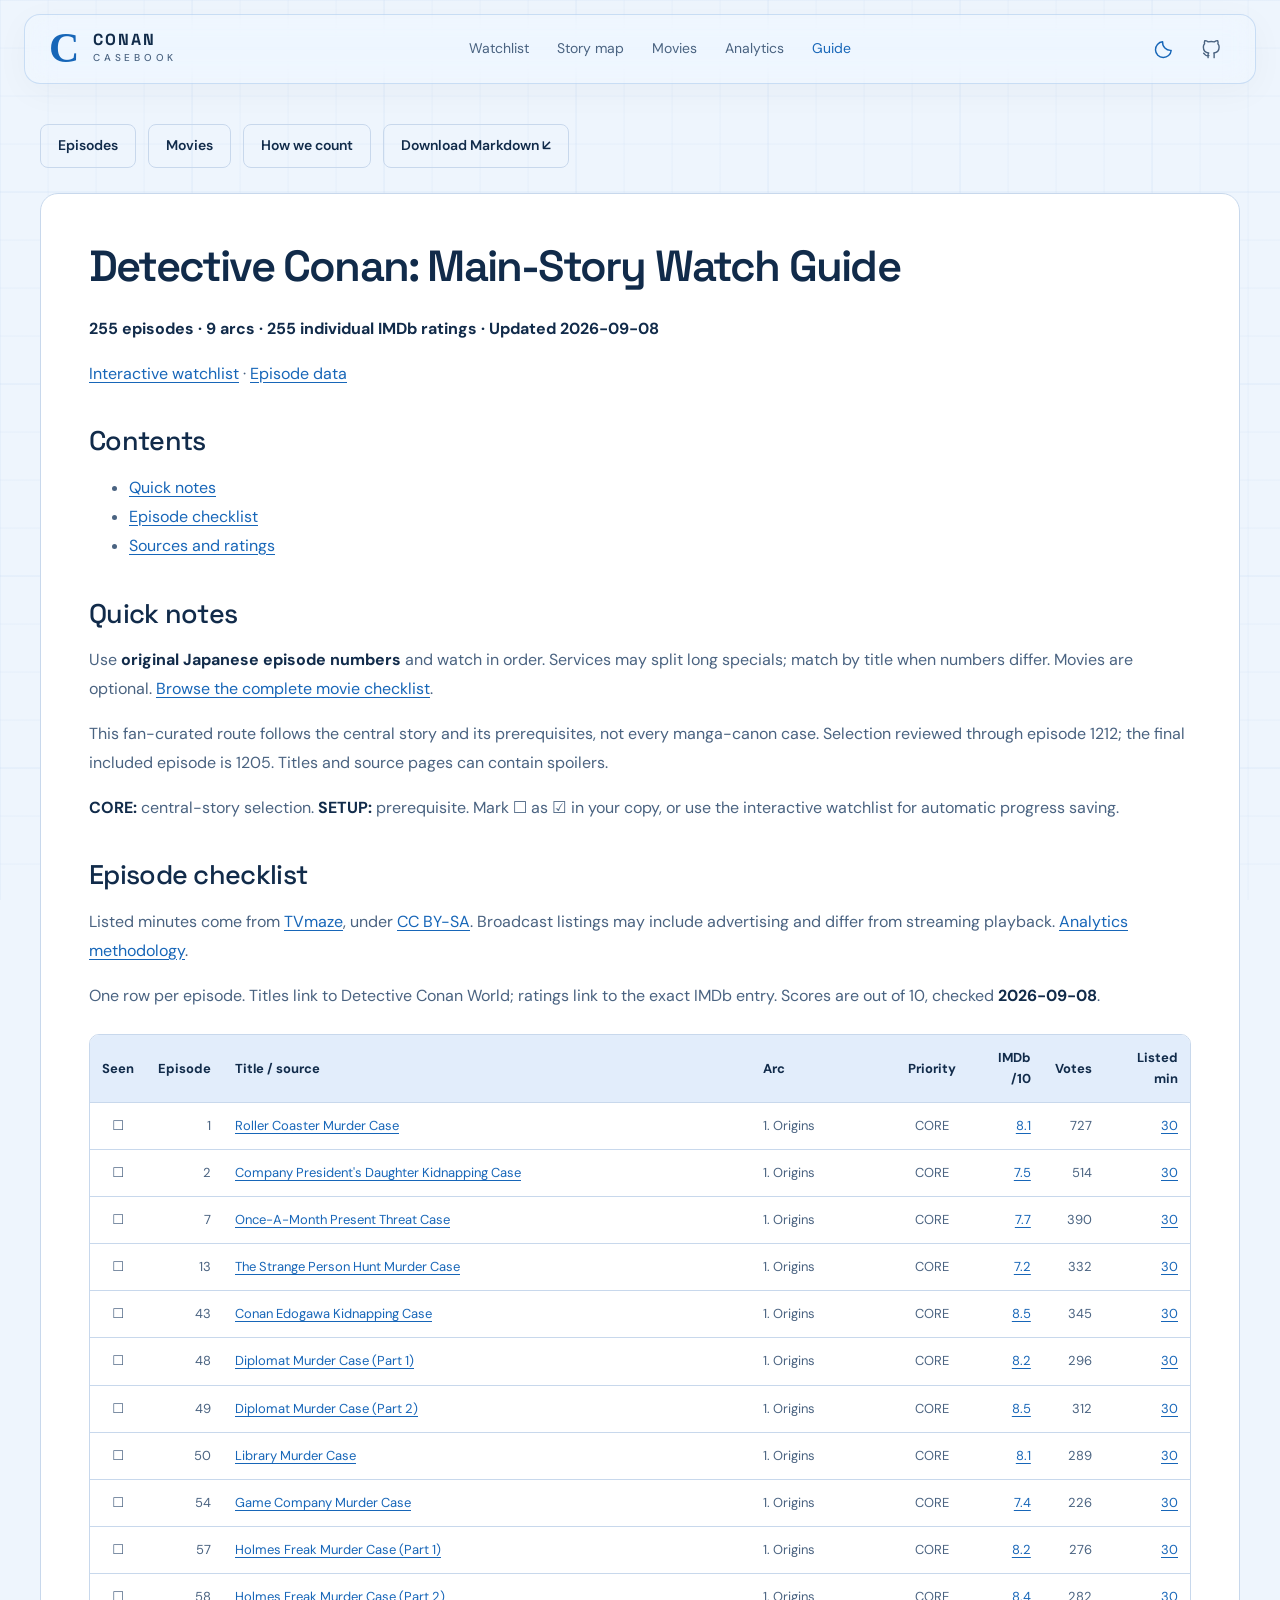
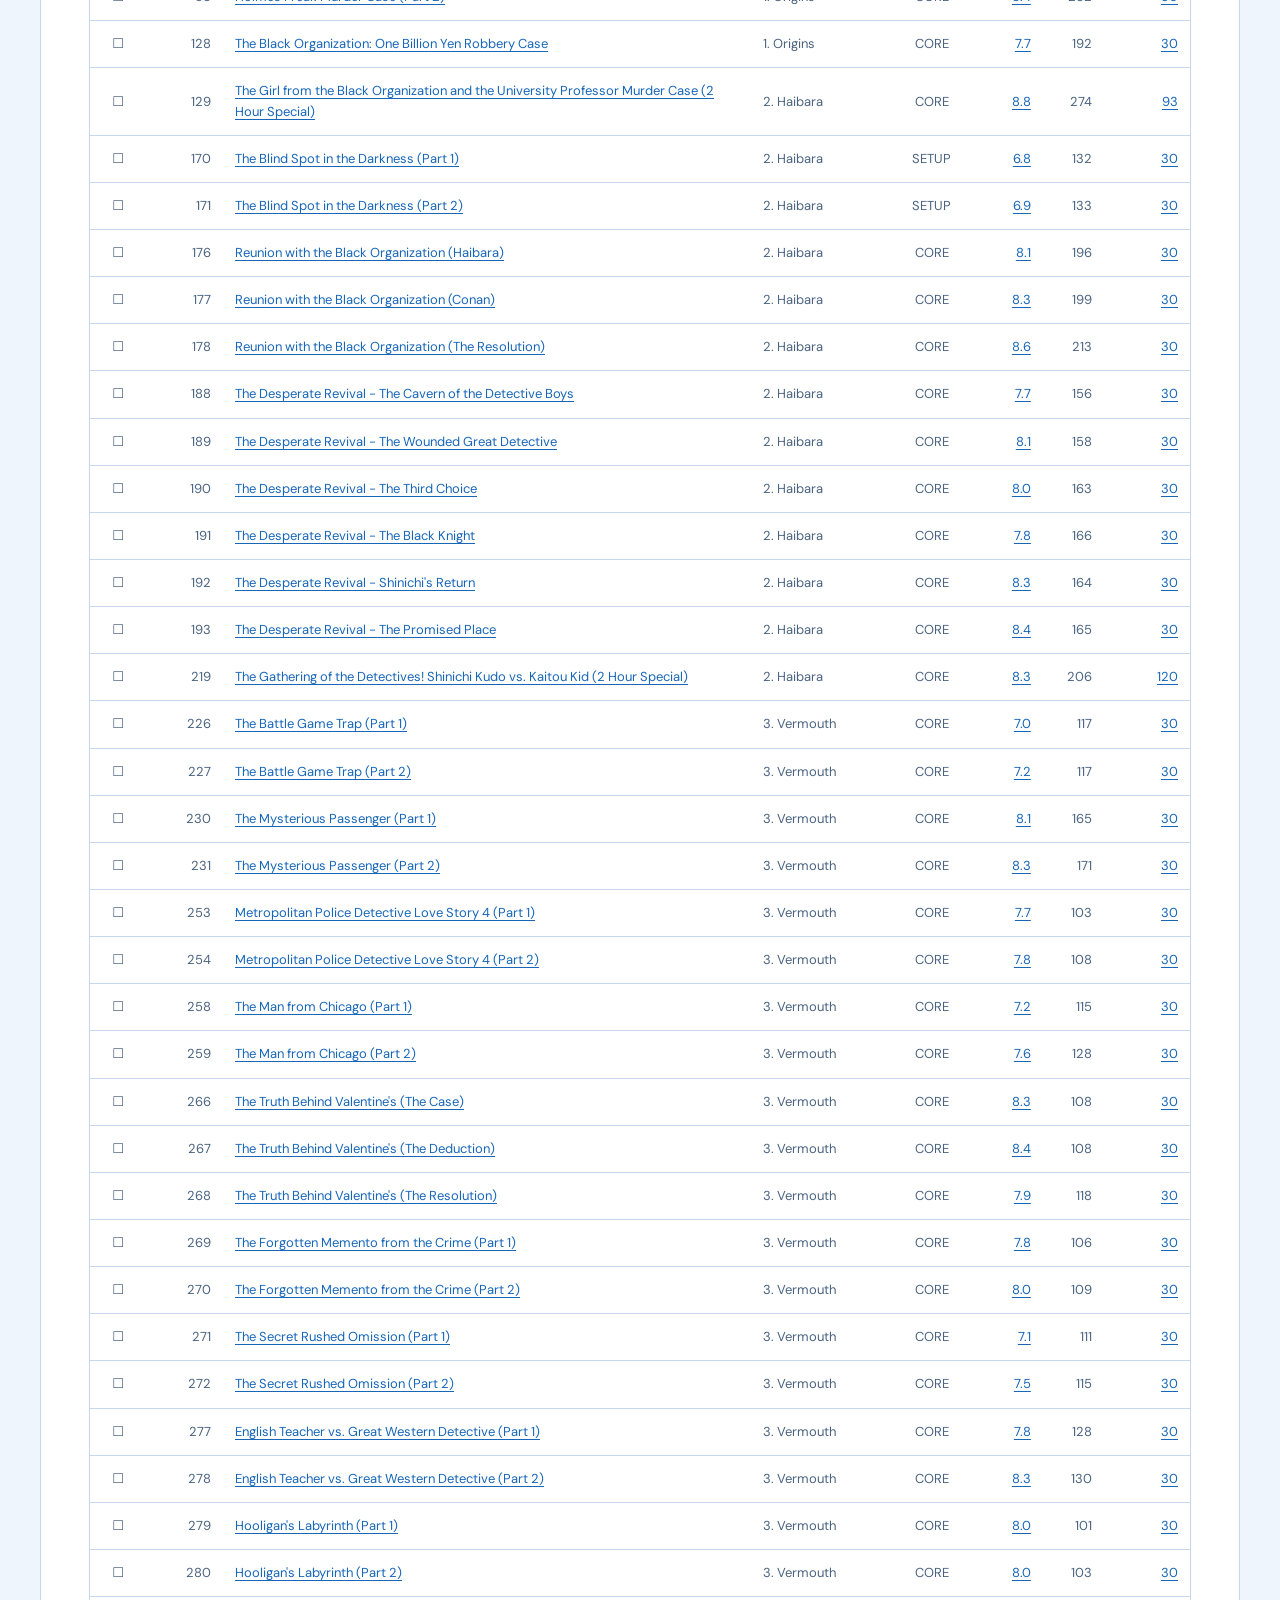
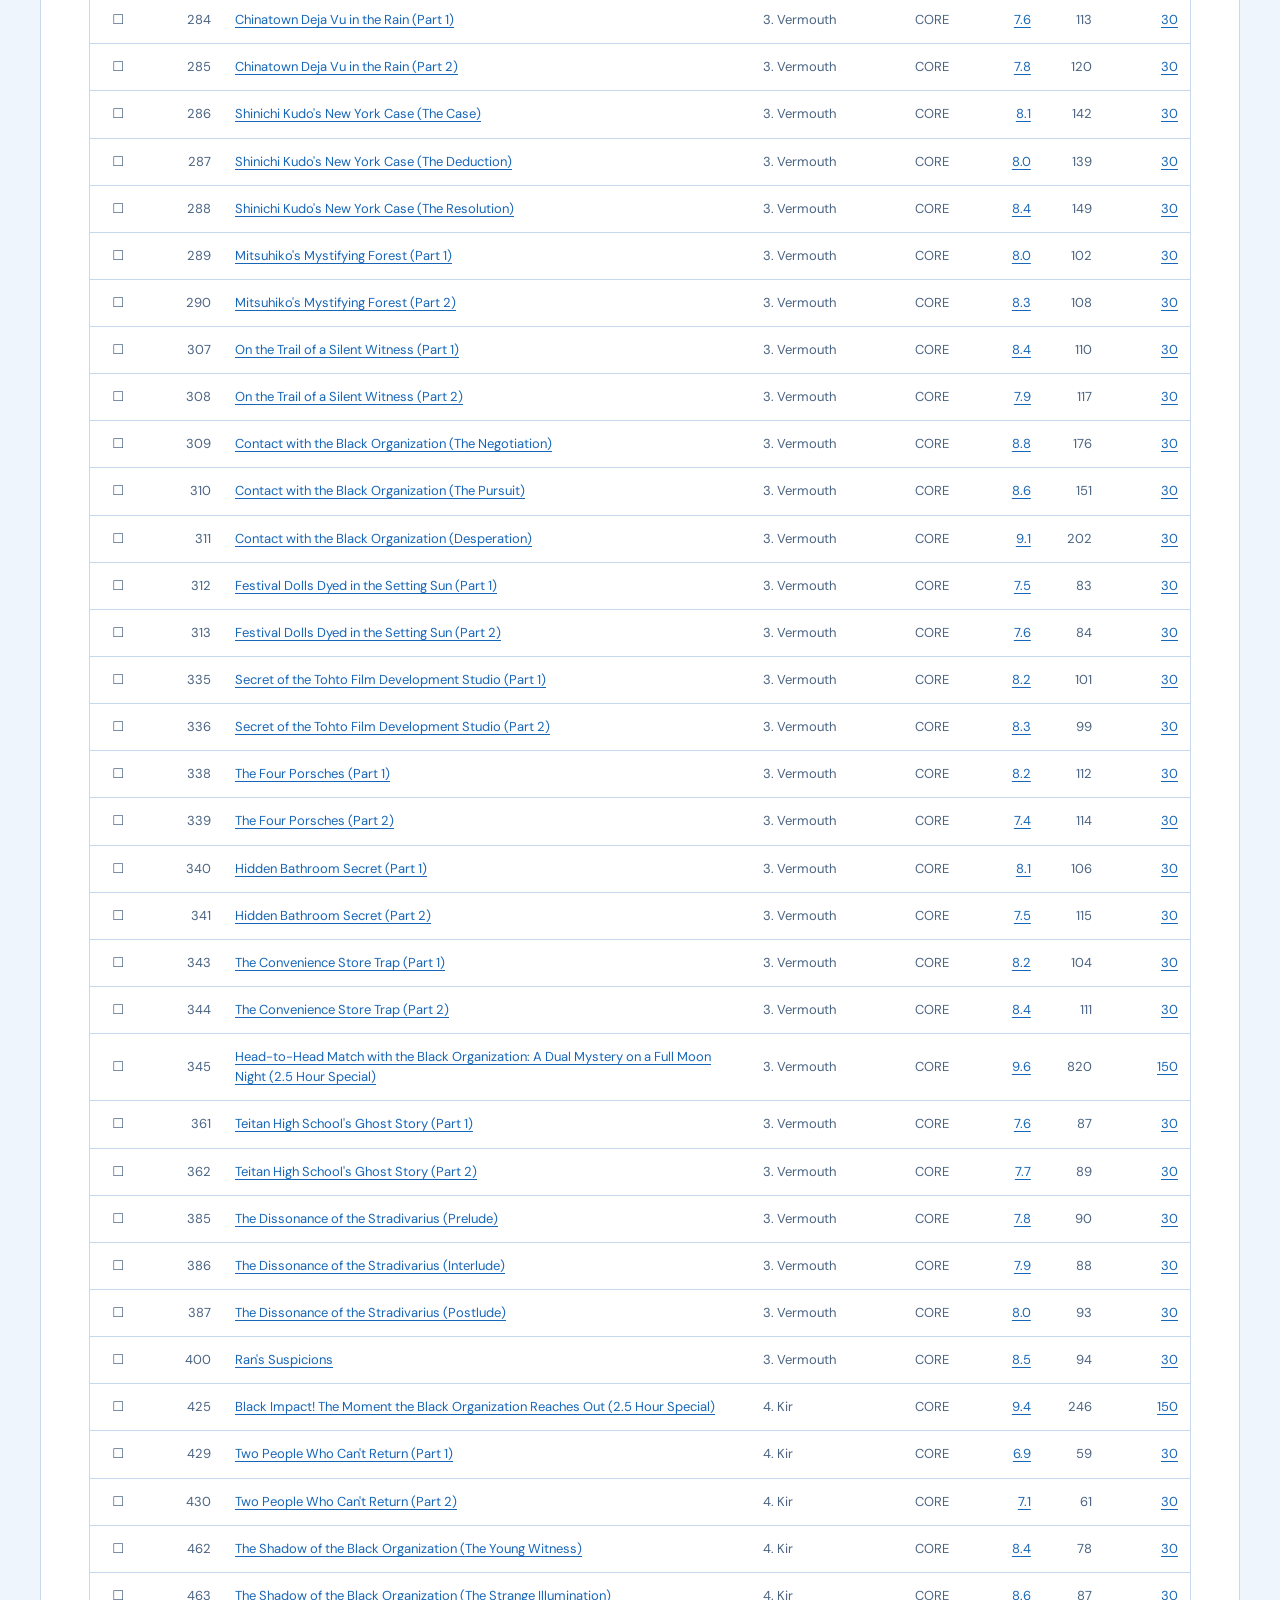
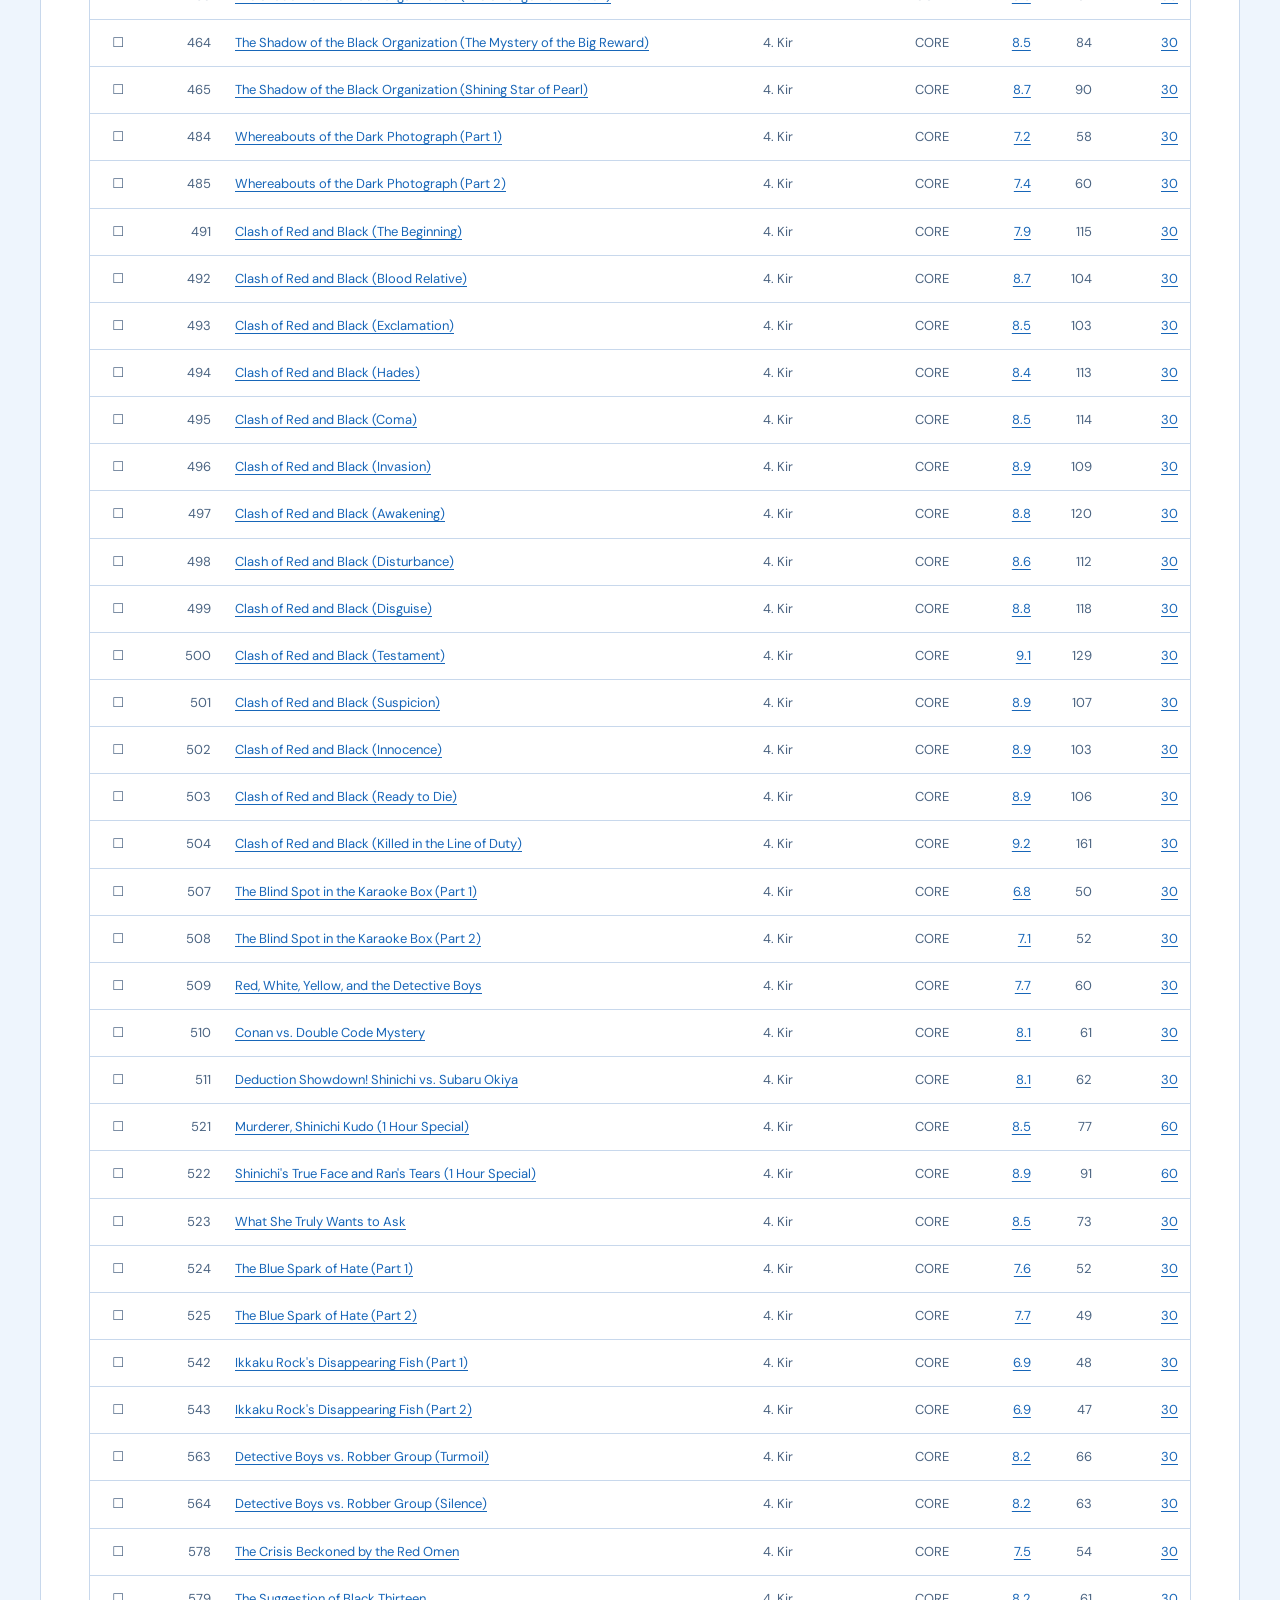
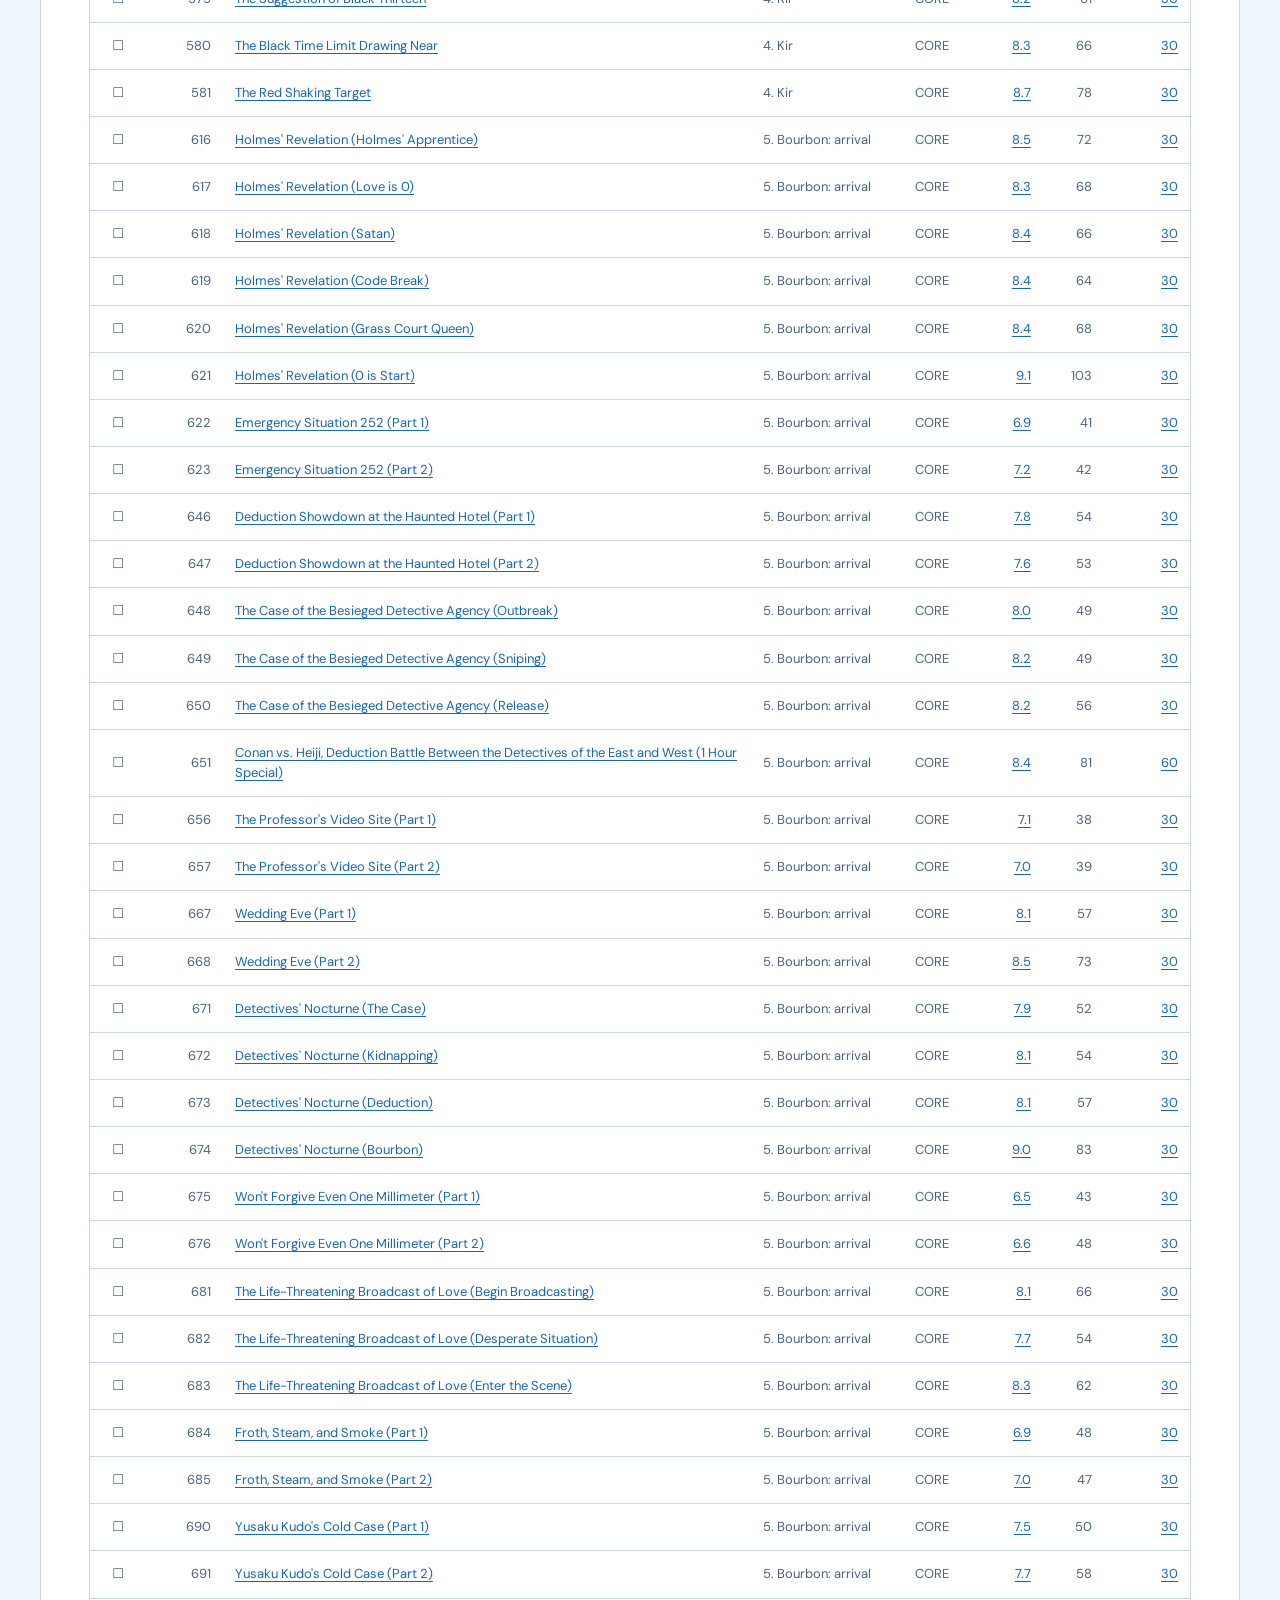
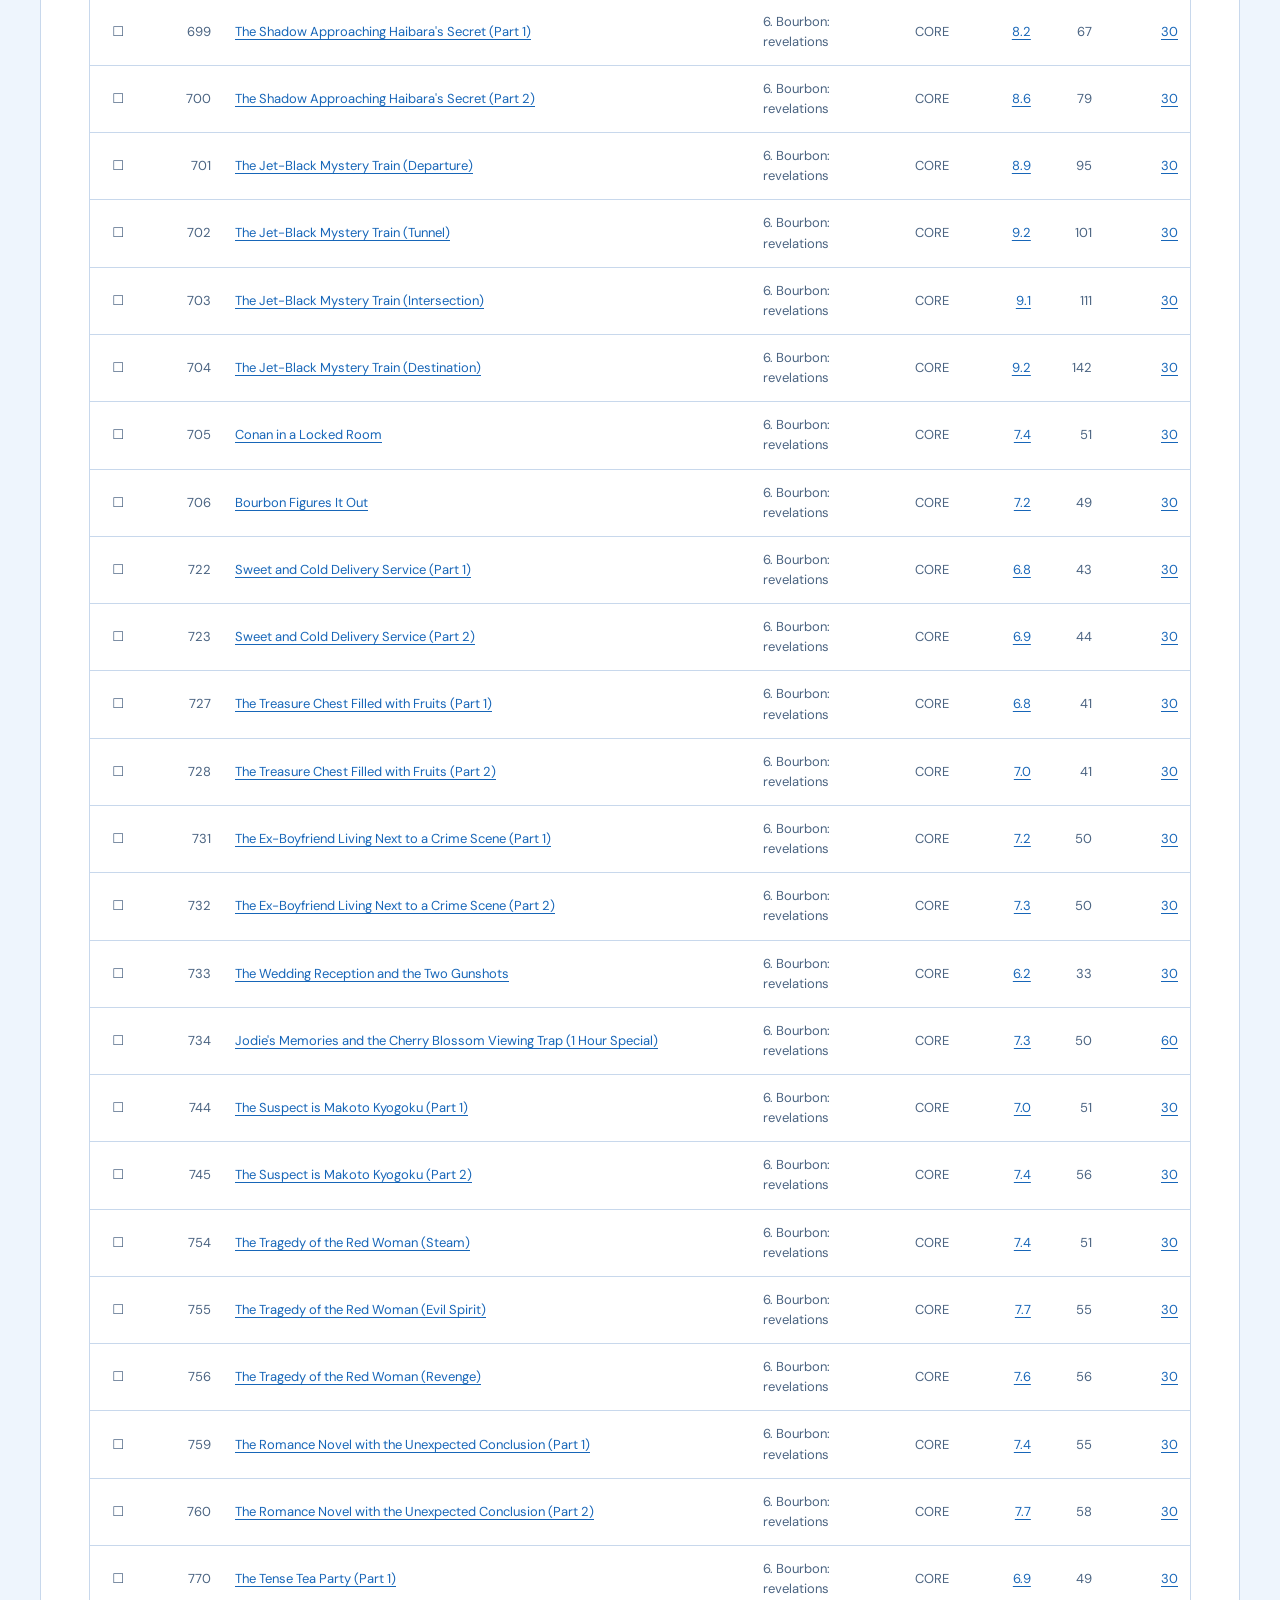
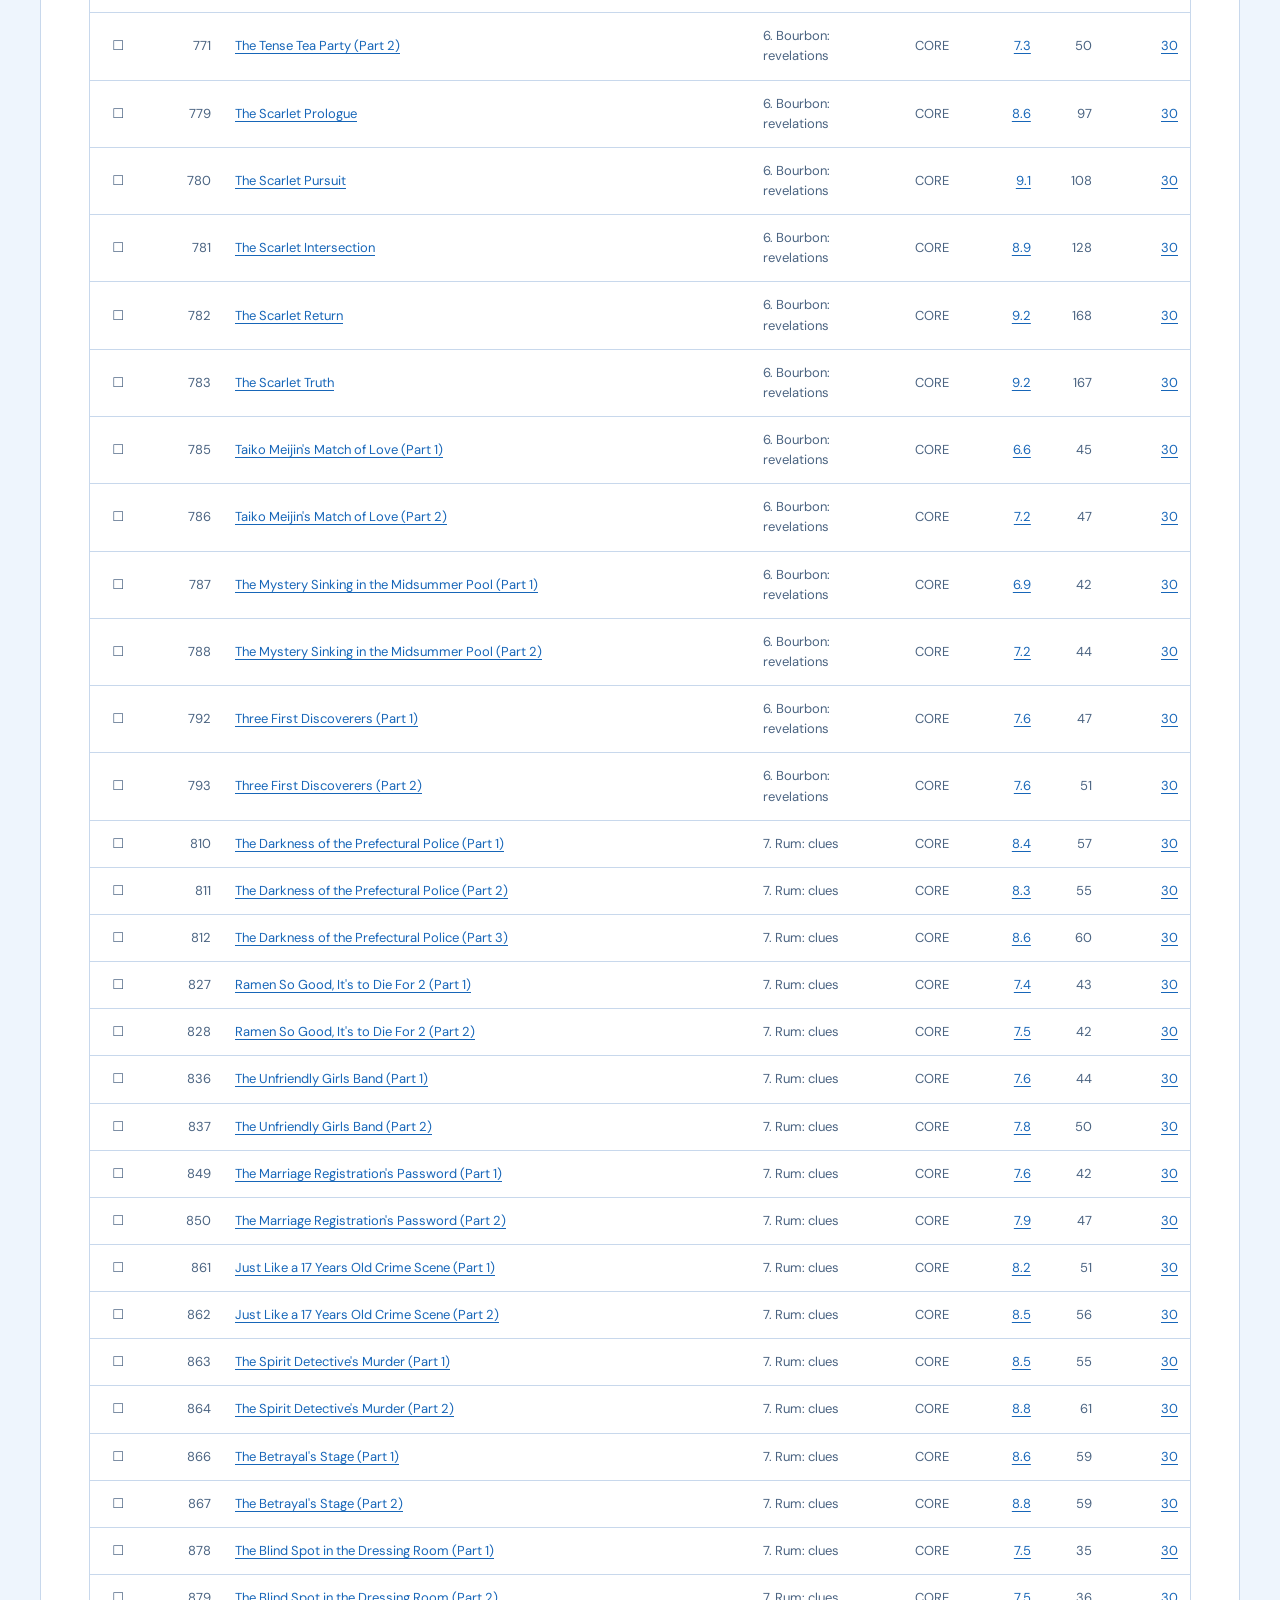
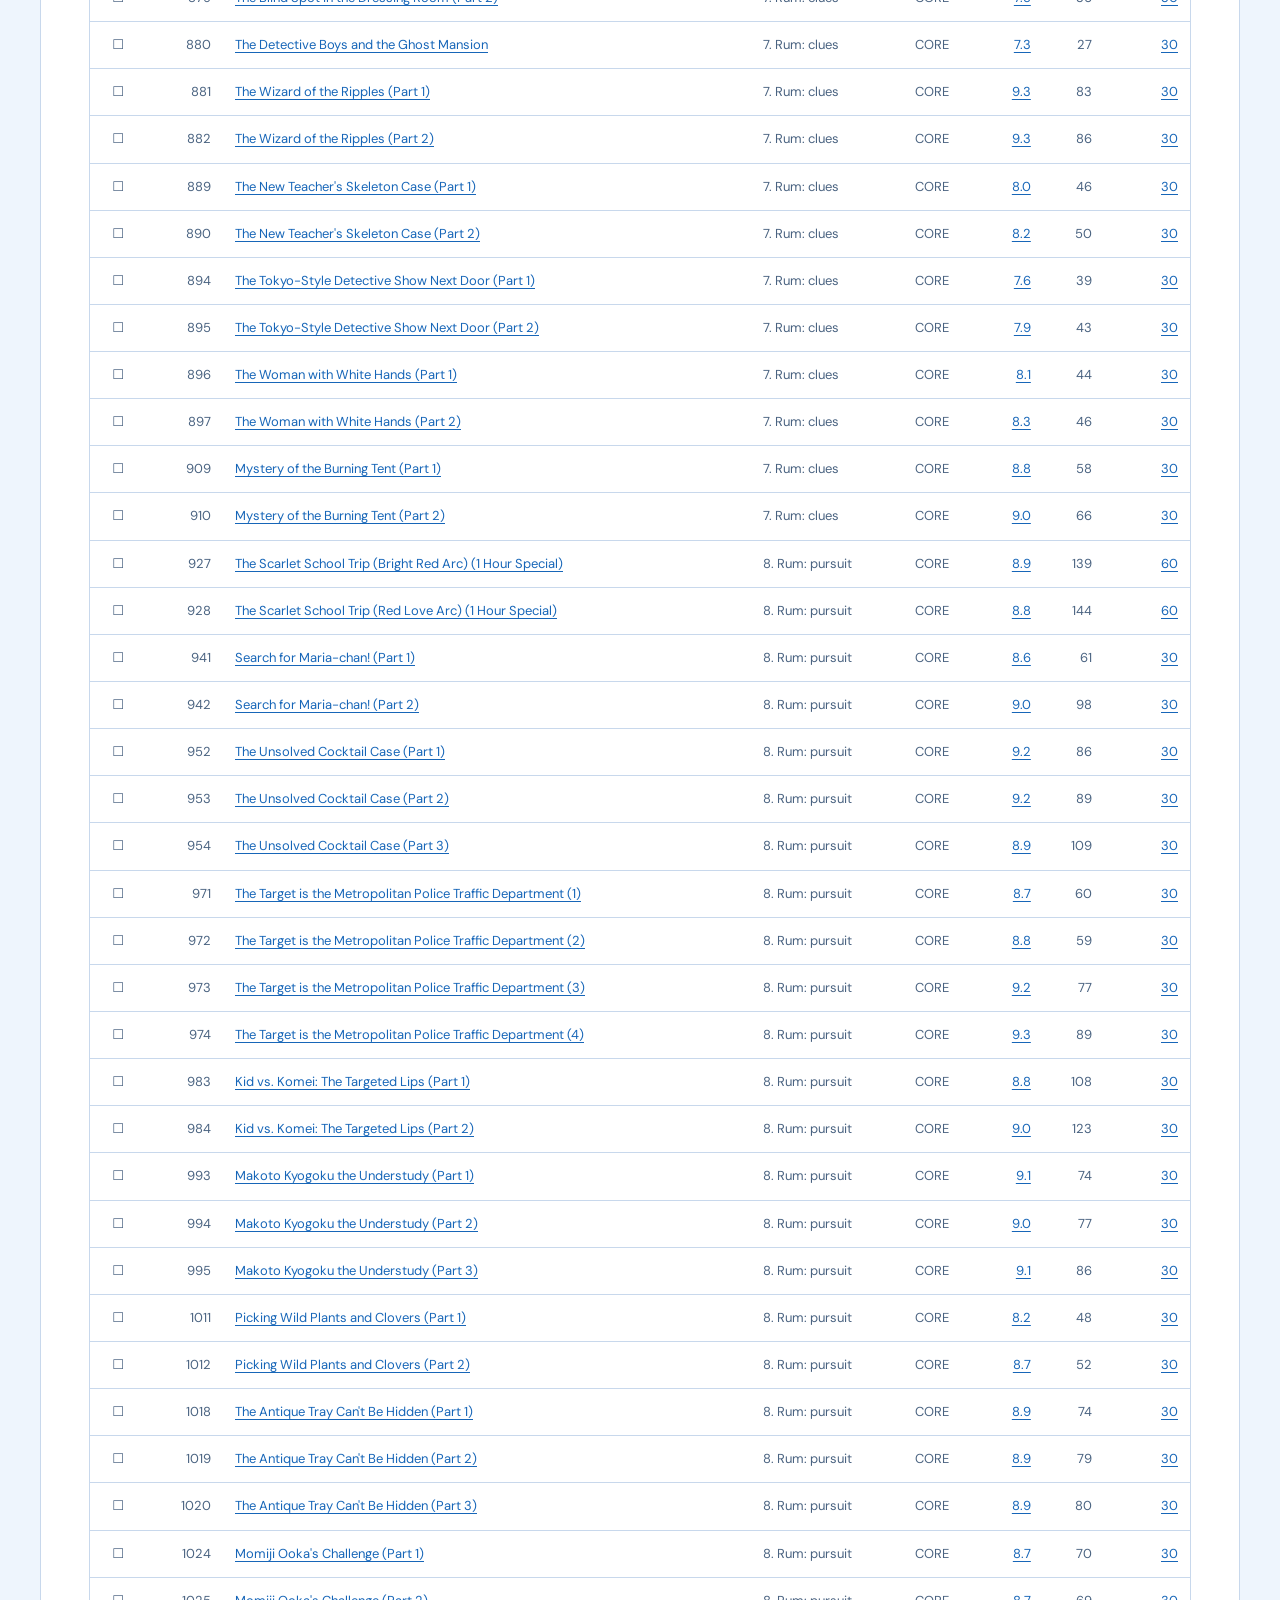
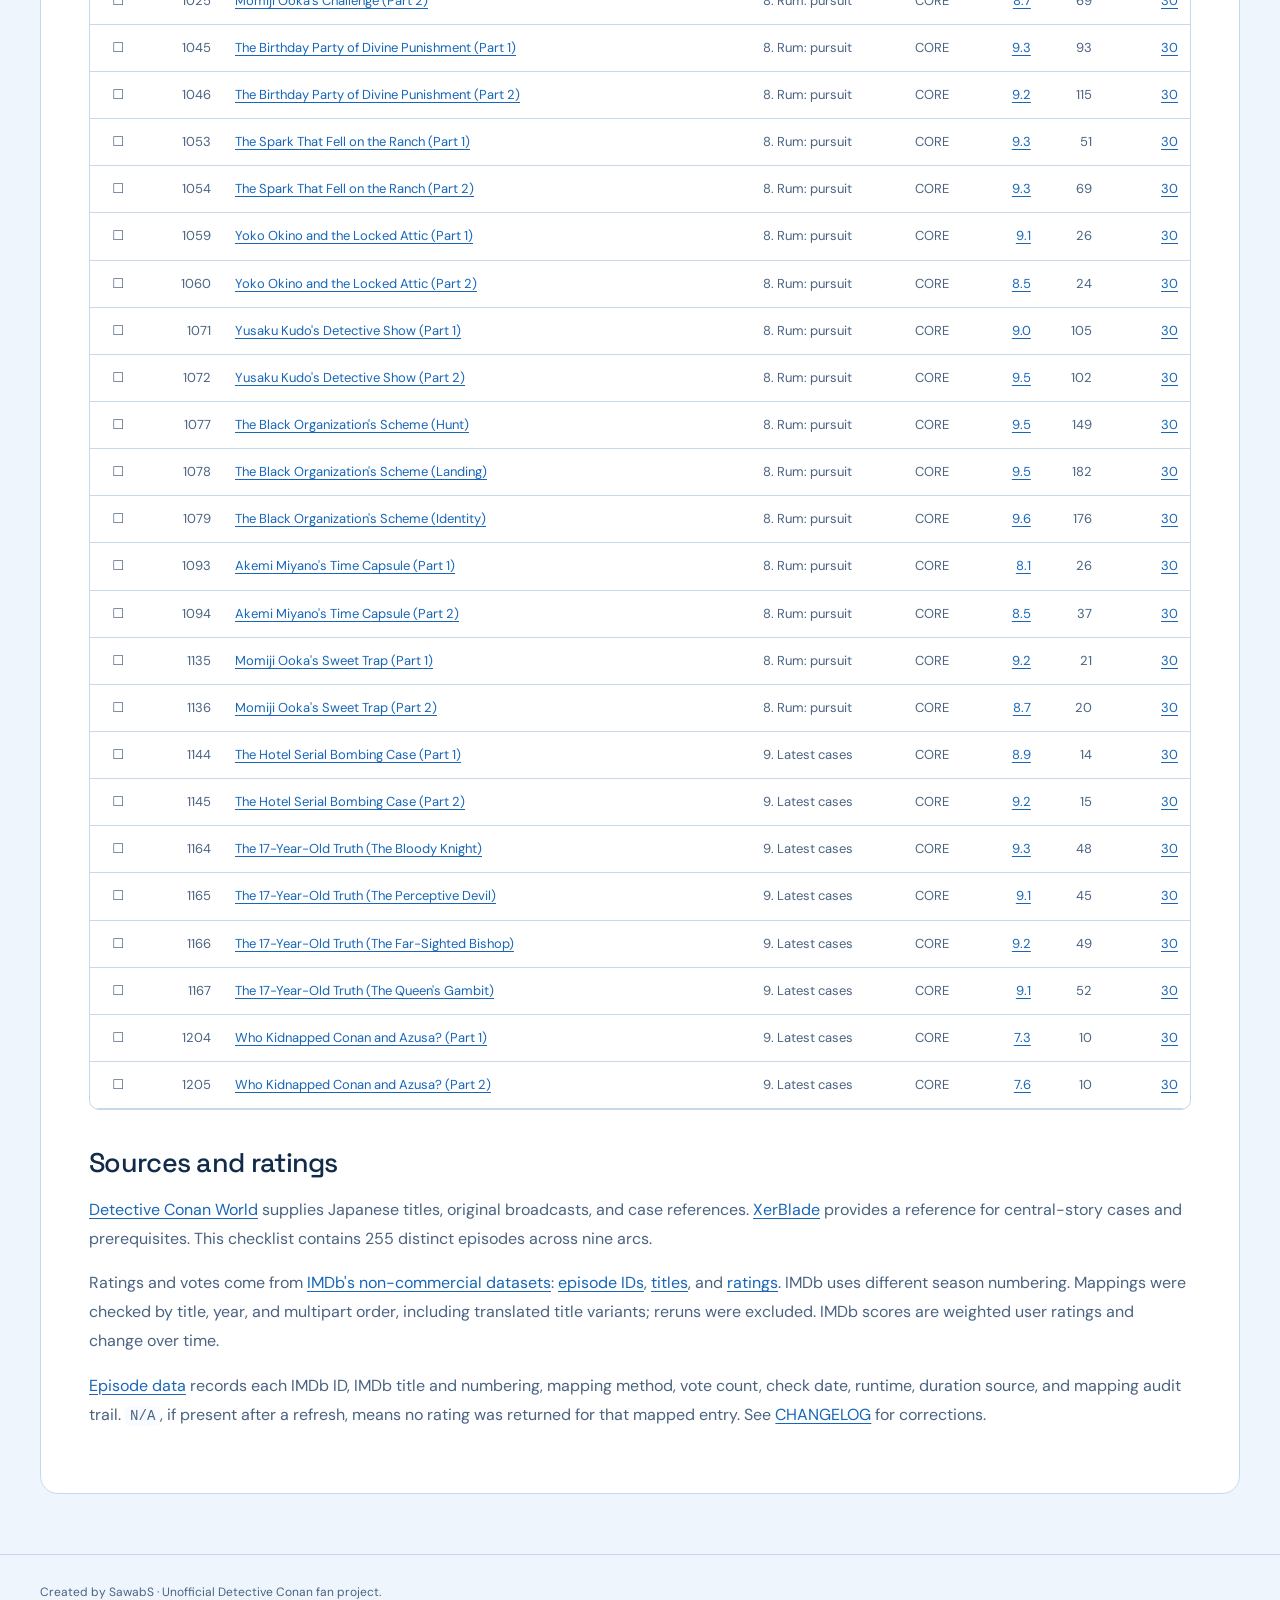
==== guide.html @ 42e45a61 "Render reading guides and extend liquid hover across site surfaces" ====
<!doctype html>
<html lang="en"><head>
  <meta charset="utf-8">
  <meta name="viewport" content="width=device-width, initial-scale=1">
  <meta name="theme-color" content="#071225">
  <meta name="description" content="A focused Detective Conan main-story watchlist. Track episodes and movies, explore nine arcs, and check individually sourced episode IMDb ratings.">
  <title>Main-story guide | Conan Casebook</title>
  <link rel="icon" href="assets/favicon.svg?v=2" type="image/svg+xml">
  <script src="assets/theme.js"></script>
  <link rel="stylesheet" href="assets/style.css?v=8">
  <script src="assets/grid-core.js" defer></script>
  <script src="assets/presentation.js?v=8" defer></script>
</head><body>
<div class="ambient" aria-hidden="true"><div class="ambient-grid"></div><canvas id="ambient-canvas"></canvas><div class="pointer-light"></div></div>
<a class="skip-link" href="#guide-content">Skip to guide</a>
<header class="topbar">
    <a class="brand" href="index.html#"><span class="brand-symbol" aria-hidden="true">C</span><span>CONAN<span class="brand-sub">CASEBOOK</span></span></a>
    <nav aria-label="Main navigation">
      <a href="index.html#watchlist">Watchlist</a>
      <a href="index.html#story-map">Story map</a>
      <a href="index.html#movies">Movies</a>
      <a href="index.html#analytics">Analytics</a>
      <a class="nav-guide nav-active" aria-current="page" href="guide.html">Guide</a>
    </nav>
    <div class="nav-tools">
      <button id="theme-toggle" class="icon-button theme-toggle" aria-label="Switch to light theme" title="Switch theme">
        <svg class="sun-icon" viewBox="0 0 24 24" aria-hidden="true"><circle cx="12" cy="12" r="4"/><path d="M12 2v2m0 16v2M2 12h2m16 0h2M5 5l1.4 1.4m11.2 11.2L19 19M5 19l1.4-1.4M17.6 6.4 19 5"/></svg>
        <svg class="moon-icon" viewBox="0 0 24 24" aria-hidden="true"><path d="M20.8 13A9 9 0 0 1 11 3.2 9 9 0 1 0 20.8 13Z"/></svg>
      </button>
      <a class="icon-button github-icon" href="https://github.com/SawabS" target="_blank" rel="noopener noreferrer" aria-label="SawabS on GitHub" title="Created by SawabS">
        <svg viewBox="0 0 24 24" aria-hidden="true"><path d="M9 19c-4.3 1.3-4.3-2.2-6-2.7m12 5v-3.3c0-.9.1-1.4-.4-2 3-.3 6.1-1.5 6.1-6.8a5.3 5.3 0 0 0-1.4-3.7c.1-.4.6-1.8-.2-3.6 0 0-1.2-.4-3.9 1.4a13.5 13.5 0 0 0-7 0C5.5 1.5 4.3 1.9 4.3 1.9c-.8 1.8-.3 3.2-.2 3.6a5.3 5.3 0 0 0-1.4 3.7c0 5.3 3.1 6.5 6.1 6.8-.4.4-.7 1-.7 2v3.3"/></svg>
      </a>
    </div>
  </header>
<main class="page guide-page">
<nav class="guide-toolbar" aria-label="Guide pages"><a class="button quiet" href="guide.html">Episodes</a><a class="button quiet" href="movie-guide.html">Movies</a><a class="button quiet" href="methodology.html">How we count</a><a class="button quiet" href="detective_conan_main_story_watch_guide.md" download>Download Markdown ↙</a></nav>
<article id="guide-content" class="guide-article"><h1 id="detective-conan-main-story-watch-guide">Detective Conan: Main-Story Watch Guide</h1>
<p><strong>255 episodes · 9 arcs · 255 individual IMDb ratings · Updated 2026-09-08</strong></p>
<p><a href="index.html">Interactive watchlist</a> · <a href="data/episodes.json">Episode data</a></p>
<h2 id="contents">Contents</h2>
<ul>
<li><a href="#quick-notes">Quick notes</a></li>
<li><a href="#episode-checklist">Episode checklist</a></li>
<li><a href="#sources-and-ratings">Sources and ratings</a></li>
</ul>
<h2 id="quick-notes">Quick notes</h2>
<p>Use <strong>original Japanese episode numbers</strong> and watch in order. Services may split long specials; match by title when numbers differ. Movies are optional. <a href="movie-guide.html">Browse the complete movie checklist</a>.</p>
<p>This fan-curated route follows the central story and its prerequisites, not every manga-canon case. Selection reviewed through episode 1212; the final included episode is 1205. Titles and source pages can contain spoilers.</p>
<p><strong>CORE:</strong> central-story selection. <strong>SETUP:</strong> prerequisite. Mark ☐ as ☑ in your copy, or use the interactive watchlist for automatic progress saving.</p>
<h2 id="episode-checklist">Episode checklist</h2>
<p>Listed minutes come from <a href="https://www.tvmaze.com/">TVmaze</a>, under <a href="https://creativecommons.org/licenses/by-sa/4.0/">CC BY-SA</a>. Broadcast listings may include advertising and differ from streaming playback. <a href="methodology.html">Analytics methodology</a>.</p>
<p>One row per episode. Titles link to Detective Conan World; ratings link to the exact IMDb entry. Scores are out of 10, checked <strong>2026-09-08</strong>.</p>
<div class="guide-table-scroll" tabindex="0" role="region" aria-label="Scrollable guide table"><table>
<thead>
<tr>
<th style="text-align:center">Seen</th>
<th style="text-align:right">Episode</th>
<th>Title / source</th>
<th>Arc</th>
<th style="text-align:center">Priority</th>
<th style="text-align:right">IMDb /10</th>
<th style="text-align:right">Votes</th>
<th style="text-align:right">Listed min</th>
</tr>
</thead>
<tbody>
<tr>
<td style="text-align:center">☐</td>
<td style="text-align:right">1</td>
<td><a href="https://www.detectiveconanworld.com/wiki/Roller_Coaster_Murder_Case">Roller Coaster Murder Case</a></td>
<td>1. Origins</td>
<td style="text-align:center">CORE</td>
<td style="text-align:right"><a href="https://www.imdb.com/title/tt0914672/">8.1</a></td>
<td style="text-align:right">727</td>
<td style="text-align:right"><a href="https://www.tvmaze.com/episodes/329154/meitantei-conan-1996-01-08-roller-coaster-murder-case">30</a></td>
</tr>
<tr>
<td style="text-align:center">☐</td>
<td style="text-align:right">2</td>
<td><a href="https://www.detectiveconanworld.com/wiki/Company_President%27s_Daughter_Kidnapping_Case">Company President's Daughter Kidnapping Case</a></td>
<td>1. Origins</td>
<td style="text-align:center">CORE</td>
<td style="text-align:right"><a href="https://www.imdb.com/title/tt0914671/">7.5</a></td>
<td style="text-align:right">514</td>
<td style="text-align:right"><a href="https://www.tvmaze.com/episodes/329155/meitantei-conan-1996-01-15-company-presidents-daughter-kidnapping-case">30</a></td>
</tr>
<tr>
<td style="text-align:center">☐</td>
<td style="text-align:right">7</td>
<td><a href="https://www.detectiveconanworld.com/wiki/Once-A-Month_Present_Threat_Case">Once-A-Month Present Threat Case</a></td>
<td>1. Origins</td>
<td style="text-align:center">CORE</td>
<td style="text-align:right"><a href="https://www.imdb.com/title/tt0927893/">7.7</a></td>
<td style="text-align:right">390</td>
<td style="text-align:right"><a href="https://www.tvmaze.com/episodes/329160/meitantei-conan-1996-02-19-once-a-month-present-threat-case">30</a></td>
</tr>
<tr>
<td style="text-align:center">☐</td>
<td style="text-align:right">13</td>
<td><a href="https://www.detectiveconanworld.com/wiki/The_Strange_Person_Hunt_Murder_Case">The Strange Person Hunt Murder Case</a></td>
<td>1. Origins</td>
<td style="text-align:center">CORE</td>
<td style="text-align:right"><a href="https://www.imdb.com/title/tt0927901/">7.2</a></td>
<td style="text-align:right">332</td>
<td style="text-align:right"><a href="https://www.tvmaze.com/episodes/329166/meitantei-conan-1996-04-01-the-strange-person-hunt-murder-case">30</a></td>
</tr>
<tr>
<td style="text-align:center">☐</td>
<td style="text-align:right">43</td>
<td><a href="https://www.detectiveconanworld.com/wiki/Conan_Edogawa_Kidnapping_Case">Conan Edogawa Kidnapping Case</a></td>
<td>1. Origins</td>
<td style="text-align:center">CORE</td>
<td style="text-align:right"><a href="https://www.imdb.com/title/tt0930291/">8.5</a></td>
<td style="text-align:right">345</td>
<td style="text-align:right"><a href="https://www.tvmaze.com/episodes/329196/meitantei-conan-1997-01-13-conan-edogawa-kidnapping-case">30</a></td>
</tr>
<tr>
<td style="text-align:center">☐</td>
<td style="text-align:right">48</td>
<td><a href="https://www.detectiveconanworld.com/wiki/Diplomat_Murder_Case">Diplomat Murder Case (Part 1)</a></td>
<td>1. Origins</td>
<td style="text-align:center">CORE</td>
<td style="text-align:right"><a href="https://www.imdb.com/title/tt0931024/">8.2</a></td>
<td style="text-align:right">296</td>
<td style="text-align:right"><a href="https://www.tvmaze.com/episodes/329201/meitantei-conan-1997-02-17-diplomat-murder-case-part-one">30</a></td>
</tr>
<tr>
<td style="text-align:center">☐</td>
<td style="text-align:right">49</td>
<td><a href="https://www.detectiveconanworld.com/wiki/Diplomat_Murder_Case">Diplomat Murder Case (Part 2)</a></td>
<td>1. Origins</td>
<td style="text-align:center">CORE</td>
<td style="text-align:right"><a href="https://www.imdb.com/title/tt0931025/">8.5</a></td>
<td style="text-align:right">312</td>
<td style="text-align:right"><a href="https://www.tvmaze.com/episodes/329202/meitantei-conan-1997-02-24-diplomat-murder-case-part-two">30</a></td>
</tr>
<tr>
<td style="text-align:center">☐</td>
<td style="text-align:right">50</td>
<td><a href="https://www.detectiveconanworld.com/wiki/Library_Murder_Case">Library Murder Case</a></td>
<td>1. Origins</td>
<td style="text-align:center">CORE</td>
<td style="text-align:right"><a href="https://www.imdb.com/title/tt0931022/">8.1</a></td>
<td style="text-align:right">289</td>
<td style="text-align:right"><a href="https://www.tvmaze.com/episodes/329203/meitantei-conan-1997-03-03-library-murder-case">30</a></td>
</tr>
<tr>
<td style="text-align:center">☐</td>
<td style="text-align:right">54</td>
<td><a href="https://www.detectiveconanworld.com/wiki/Game_Company_Murder_Case">Game Company Murder Case</a></td>
<td>1. Origins</td>
<td style="text-align:center">CORE</td>
<td style="text-align:right"><a href="https://www.imdb.com/title/tt0940201/">7.4</a></td>
<td style="text-align:right">226</td>
<td style="text-align:right"><a href="https://www.tvmaze.com/episodes/329207/meitantei-conan-1997-04-14-game-company-murder-case">30</a></td>
</tr>
<tr>
<td style="text-align:center">☐</td>
<td style="text-align:right">57</td>
<td><a href="https://www.detectiveconanworld.com/wiki/Holmes_Freak_Murder_Case">Holmes Freak Murder Case (Part 1)</a></td>
<td>1. Origins</td>
<td style="text-align:center">CORE</td>
<td style="text-align:right"><a href="https://www.imdb.com/title/tt0940202/">8.2</a></td>
<td style="text-align:right">276</td>
<td style="text-align:right"><a href="https://www.tvmaze.com/episodes/329210/meitantei-conan-1997-05-05-holmes-freak-murder-case-part-one">30</a></td>
</tr>
<tr>
<td style="text-align:center">☐</td>
<td style="text-align:right">58</td>
<td><a href="https://www.detectiveconanworld.com/wiki/Holmes_Freak_Murder_Case">Holmes Freak Murder Case (Part 2)</a></td>
<td>1. Origins</td>
<td style="text-align:center">CORE</td>
<td style="text-align:right"><a href="https://www.imdb.com/title/tt0940203/">8.4</a></td>
<td style="text-align:right">282</td>
<td style="text-align:right"><a href="https://www.tvmaze.com/episodes/329211/meitantei-conan-1997-05-12-holmes-freak-murder-case-part-two">30</a></td>
</tr>
<tr>
<td style="text-align:center">☐</td>
<td style="text-align:right">128</td>
<td><a href="https://www.detectiveconanworld.com/wiki/The_Black_Organization:_One_Billion_Yen_Robbery_Case">The Black Organization: One Billion Yen Robbery Case</a></td>
<td>1. Origins</td>
<td style="text-align:center">CORE</td>
<td style="text-align:right"><a href="https://www.imdb.com/title/tt0952058/">7.7</a></td>
<td style="text-align:right">192</td>
<td style="text-align:right"><a href="https://www.tvmaze.com/episodes/329281/meitantei-conan-1998-12-14-the-black-organization-one-billion-yen-robbery-case">30</a></td>
</tr>
<tr>
<td style="text-align:center">☐</td>
<td style="text-align:right">129</td>
<td><a href="https://www.detectiveconanworld.com/wiki/The_Girl_from_the_Black_Organization_and_the_University_Professor_Murder_Case">The Girl from the Black Organization and the University Professor Murder Case (2 Hour Special)</a></td>
<td>2. Haibara</td>
<td style="text-align:center">CORE</td>
<td style="text-align:right"><a href="https://www.imdb.com/title/tt0952061/">8.8</a></td>
<td style="text-align:right">274</td>
<td style="text-align:right"><a href="https://www.tvmaze.com/episodes/329282/meitantei-conan-1999-01-04-the-girl-from-the-black-organization-and-the-university-professor-murder-case">93</a></td>
</tr>
<tr>
<td style="text-align:center">☐</td>
<td style="text-align:right">170</td>
<td><a href="https://www.detectiveconanworld.com/wiki/The_Blind_Spot_in_the_Darkness">The Blind Spot in the Darkness (Part 1)</a></td>
<td>2. Haibara</td>
<td style="text-align:center">SETUP</td>
<td style="text-align:right"><a href="https://www.imdb.com/title/tt0960498/">6.8</a></td>
<td style="text-align:right">132</td>
<td style="text-align:right"><a href="https://www.tvmaze.com/episodes/329323/meitantei-conan-1999-11-29-the-blind-spot-in-the-darkness-part-one">30</a></td>
</tr>
<tr>
<td style="text-align:center">☐</td>
<td style="text-align:right">171</td>
<td><a href="https://www.detectiveconanworld.com/wiki/The_Blind_Spot_in_the_Darkness">The Blind Spot in the Darkness (Part 2)</a></td>
<td>2. Haibara</td>
<td style="text-align:center">SETUP</td>
<td style="text-align:right"><a href="https://www.imdb.com/title/tt0964335/">6.9</a></td>
<td style="text-align:right">133</td>
<td style="text-align:right"><a href="https://www.tvmaze.com/episodes/329324/meitantei-conan-1999-12-06-the-blind-spot-in-the-darkness-part-two">30</a></td>
</tr>
<tr>
<td style="text-align:center">☐</td>
<td style="text-align:right">176</td>
<td><a href="https://www.detectiveconanworld.com/wiki/Reunion_with_the_Black_Organization">Reunion with the Black Organization (Haibara)</a></td>
<td>2. Haibara</td>
<td style="text-align:center">CORE</td>
<td style="text-align:right"><a href="https://www.imdb.com/title/tt0970204/">8.1</a></td>
<td style="text-align:right">196</td>
<td style="text-align:right"><a href="https://www.tvmaze.com/episodes/329329/meitantei-conan-2000-01-17-reunion-with-the-black-organization-haibara-part">30</a></td>
</tr>
<tr>
<td style="text-align:center">☐</td>
<td style="text-align:right">177</td>
<td><a href="https://www.detectiveconanworld.com/wiki/Reunion_with_the_Black_Organization">Reunion with the Black Organization (Conan)</a></td>
<td>2. Haibara</td>
<td style="text-align:center">CORE</td>
<td style="text-align:right"><a href="https://www.imdb.com/title/tt0970205/">8.3</a></td>
<td style="text-align:right">199</td>
<td style="text-align:right"><a href="https://www.tvmaze.com/episodes/329330/meitantei-conan-2000-01-24-reunion-with-the-black-organization-conan-part">30</a></td>
</tr>
<tr>
<td style="text-align:center">☐</td>
<td style="text-align:right">178</td>
<td><a href="https://www.detectiveconanworld.com/wiki/Reunion_with_the_Black_Organization">Reunion with the Black Organization (The Resolution)</a></td>
<td>2. Haibara</td>
<td style="text-align:center">CORE</td>
<td style="text-align:right"><a href="https://www.imdb.com/title/tt0970206/">8.6</a></td>
<td style="text-align:right">213</td>
<td style="text-align:right"><a href="https://www.tvmaze.com/episodes/329331/meitantei-conan-2000-01-31-reunion-with-the-black-organization-resolution-part">30</a></td>
</tr>
<tr>
<td style="text-align:center">☐</td>
<td style="text-align:right">188</td>
<td><a href="https://www.detectiveconanworld.com/wiki/The_Desperate_Revival">The Desperate Revival - The Cavern of the Detective Boys</a></td>
<td>2. Haibara</td>
<td style="text-align:center">CORE</td>
<td style="text-align:right"><a href="https://www.imdb.com/title/tt0989293/">7.7</a></td>
<td style="text-align:right">156</td>
<td style="text-align:right"><a href="https://www.tvmaze.com/episodes/329341/meitantei-conan-2000-05-01-the-desperate-revival-the-cavern-of-the-detective-boys">30</a></td>
</tr>
<tr>
<td style="text-align:center">☐</td>
<td style="text-align:right">189</td>
<td><a href="https://www.detectiveconanworld.com/wiki/The_Desperate_Revival">The Desperate Revival - The Wounded Great Detective</a></td>
<td>2. Haibara</td>
<td style="text-align:center">CORE</td>
<td style="text-align:right"><a href="https://www.imdb.com/title/tt0979317/">8.1</a></td>
<td style="text-align:right">158</td>
<td style="text-align:right"><a href="https://www.tvmaze.com/episodes/329342/meitantei-conan-2000-05-08-the-desperate-revival-the-wounded-great-detective">30</a></td>
</tr>
<tr>
<td style="text-align:center">☐</td>
<td style="text-align:right">190</td>
<td><a href="https://www.detectiveconanworld.com/wiki/The_Desperate_Revival">The Desperate Revival - The Third Choice</a></td>
<td>2. Haibara</td>
<td style="text-align:center">CORE</td>
<td style="text-align:right"><a href="https://www.imdb.com/title/tt0992327/">8.0</a></td>
<td style="text-align:right">163</td>
<td style="text-align:right"><a href="https://www.tvmaze.com/episodes/329343/meitantei-conan-2000-05-15-the-desperate-revival-the-third-choice">30</a></td>
</tr>
<tr>
<td style="text-align:center">☐</td>
<td style="text-align:right">191</td>
<td><a href="https://www.detectiveconanworld.com/wiki/The_Desperate_Revival">The Desperate Revival - The Black Knight</a></td>
<td>2. Haibara</td>
<td style="text-align:center">CORE</td>
<td style="text-align:right"><a href="https://www.imdb.com/title/tt0979319/">7.8</a></td>
<td style="text-align:right">166</td>
<td style="text-align:right"><a href="https://www.tvmaze.com/episodes/329344/meitantei-conan-2000-05-22-the-desperate-revival-the-black-knight">30</a></td>
</tr>
<tr>
<td style="text-align:center">☐</td>
<td style="text-align:right">192</td>
<td><a href="https://www.detectiveconanworld.com/wiki/The_Desperate_Revival">The Desperate Revival - Shinichi's Return</a></td>
<td>2. Haibara</td>
<td style="text-align:center">CORE</td>
<td style="text-align:right"><a href="https://www.imdb.com/title/tt0979318/">8.3</a></td>
<td style="text-align:right">164</td>
<td style="text-align:right"><a href="https://www.tvmaze.com/episodes/329345/meitantei-conan-2000-05-29-the-desperate-revival-shinichis-return">30</a></td>
</tr>
<tr>
<td style="text-align:center">☐</td>
<td style="text-align:right">193</td>
<td><a href="https://www.detectiveconanworld.com/wiki/The_Desperate_Revival">The Desperate Revival - The Promised Place</a></td>
<td>2. Haibara</td>
<td style="text-align:center">CORE</td>
<td style="text-align:right"><a href="https://www.imdb.com/title/tt0992326/">8.4</a></td>
<td style="text-align:right">165</td>
<td style="text-align:right"><a href="https://www.tvmaze.com/episodes/329346/meitantei-conan-2000-06-05-the-desperate-revival-the-promised-place">30</a></td>
</tr>
<tr>
<td style="text-align:center">☐</td>
<td style="text-align:right">219</td>
<td><a href="https://www.detectiveconanworld.com/wiki/The_Gathering_of_the_Detectives!_Shinichi_Kudo_vs._Kaitou_Kid">The Gathering of the Detectives! Shinichi Kudo vs. Kaitou Kid (2 Hour Special)</a></td>
<td>2. Haibara</td>
<td style="text-align:center">CORE</td>
<td style="text-align:right"><a href="https://www.imdb.com/title/tt0645958/">8.3</a></td>
<td style="text-align:right">206</td>
<td style="text-align:right"><a href="https://www.tvmaze.com/episodes/329372/meitantei-conan-2001-01-08-the-gathering-of-the-detectives-shinichi-kudo-vs-kaitou-kid">120</a></td>
</tr>
<tr>
<td style="text-align:center">☐</td>
<td style="text-align:right">226</td>
<td><a href="https://www.detectiveconanworld.com/wiki/The_Battle_Game_Trap">The Battle Game Trap (Part 1)</a></td>
<td>3. Vermouth</td>
<td style="text-align:center">CORE</td>
<td style="text-align:right"><a href="https://www.imdb.com/title/tt1001946/">7.0</a></td>
<td style="text-align:right">117</td>
<td style="text-align:right"><a href="https://www.tvmaze.com/episodes/329379/meitantei-conan-2001-02-26-the-battle-game-trap-part-one">30</a></td>
</tr>
<tr>
<td style="text-align:center">☐</td>
<td style="text-align:right">227</td>
<td><a href="https://www.detectiveconanworld.com/wiki/The_Battle_Game_Trap">The Battle Game Trap (Part 2)</a></td>
<td>3. Vermouth</td>
<td style="text-align:center">CORE</td>
<td style="text-align:right"><a href="https://www.imdb.com/title/tt1001947/">7.2</a></td>
<td style="text-align:right">117</td>
<td style="text-align:right"><a href="https://www.tvmaze.com/episodes/329380/meitantei-conan-2001-03-05-the-battle-game-trap-part-two">30</a></td>
</tr>
<tr>
<td style="text-align:center">☐</td>
<td style="text-align:right">230</td>
<td><a href="https://www.detectiveconanworld.com/wiki/The_Mysterious_Passenger">The Mysterious Passenger (Part 1)</a></td>
<td>3. Vermouth</td>
<td style="text-align:center">CORE</td>
<td style="text-align:right"><a href="https://www.imdb.com/title/tt1001951/">8.1</a></td>
<td style="text-align:right">165</td>
<td style="text-align:right"><a href="https://www.tvmaze.com/episodes/329383/meitantei-conan-2001-04-16-the-mysterious-passenger-part-one">30</a></td>
</tr>
<tr>
<td style="text-align:center">☐</td>
<td style="text-align:right">231</td>
<td><a href="https://www.detectiveconanworld.com/wiki/The_Mysterious_Passenger">The Mysterious Passenger (Part 2)</a></td>
<td>3. Vermouth</td>
<td style="text-align:center">CORE</td>
<td style="text-align:right"><a href="https://www.imdb.com/title/tt0989297/">8.3</a></td>
<td style="text-align:right">171</td>
<td style="text-align:right"><a href="https://www.tvmaze.com/episodes/329384/meitantei-conan-2001-04-23-the-mysterious-passenger-part-two">30</a></td>
</tr>
<tr>
<td style="text-align:center">☐</td>
<td style="text-align:right">253</td>
<td><a href="https://www.detectiveconanworld.com/wiki/Metropolitan_Police_Detective_Love_Story_4">Metropolitan Police Detective Love Story 4 (Part 1)</a></td>
<td>3. Vermouth</td>
<td style="text-align:center">CORE</td>
<td style="text-align:right"><a href="https://www.imdb.com/title/tt1015751/">7.7</a></td>
<td style="text-align:right">103</td>
<td style="text-align:right"><a href="https://www.tvmaze.com/episodes/329406/meitantei-conan-2001-10-15-metropolitan-police-detective-love-story-4-part-one">30</a></td>
</tr>
<tr>
<td style="text-align:center">☐</td>
<td style="text-align:right">254</td>
<td><a href="https://www.detectiveconanworld.com/wiki/Metropolitan_Police_Detective_Love_Story_4">Metropolitan Police Detective Love Story 4 (Part 2)</a></td>
<td>3. Vermouth</td>
<td style="text-align:center">CORE</td>
<td style="text-align:right"><a href="https://www.imdb.com/title/tt1015752/">7.8</a></td>
<td style="text-align:right">108</td>
<td style="text-align:right"><a href="https://www.tvmaze.com/episodes/329407/meitantei-conan-2001-10-22-metropolitan-police-detective-love-story-4-part-two">30</a></td>
</tr>
<tr>
<td style="text-align:center">☐</td>
<td style="text-align:right">258</td>
<td><a href="https://www.detectiveconanworld.com/wiki/The_Man_from_Chicago">The Man from Chicago (Part 1)</a></td>
<td>3. Vermouth</td>
<td style="text-align:center">CORE</td>
<td style="text-align:right"><a href="https://www.imdb.com/title/tt1015756/">7.2</a></td>
<td style="text-align:right">115</td>
<td style="text-align:right"><a href="https://www.tvmaze.com/episodes/329411/meitantei-conan-2001-11-19-the-man-from-chicago-part-one">30</a></td>
</tr>
<tr>
<td style="text-align:center">☐</td>
<td style="text-align:right">259</td>
<td><a href="https://www.detectiveconanworld.com/wiki/The_Man_from_Chicago">The Man from Chicago (Part 2)</a></td>
<td>3. Vermouth</td>
<td style="text-align:center">CORE</td>
<td style="text-align:right"><a href="https://www.imdb.com/title/tt1015295/">7.6</a></td>
<td style="text-align:right">128</td>
<td style="text-align:right"><a href="https://www.tvmaze.com/episodes/329412/meitantei-conan-2001-11-26-the-man-from-chicago-part-two">30</a></td>
</tr>
<tr>
<td style="text-align:center">☐</td>
<td style="text-align:right">266</td>
<td><a href="https://www.detectiveconanworld.com/wiki/The_Truth_Behind_Valentine%27s">The Truth Behind Valentine's (The Case)</a></td>
<td>3. Vermouth</td>
<td style="text-align:center">CORE</td>
<td style="text-align:right"><a href="https://www.imdb.com/title/tt1016960/">8.3</a></td>
<td style="text-align:right">108</td>
<td style="text-align:right"><a href="https://www.tvmaze.com/episodes/329419/meitantei-conan-2002-01-28-the-truth-behind-valentines-the-case-part">30</a></td>
</tr>
<tr>
<td style="text-align:center">☐</td>
<td style="text-align:right">267</td>
<td><a href="https://www.detectiveconanworld.com/wiki/The_Truth_Behind_Valentine%27s">The Truth Behind Valentine's (The Deduction)</a></td>
<td>3. Vermouth</td>
<td style="text-align:center">CORE</td>
<td style="text-align:right"><a href="https://www.imdb.com/title/tt1016961/">8.4</a></td>
<td style="text-align:right">108</td>
<td style="text-align:right"><a href="https://www.tvmaze.com/episodes/329420/meitantei-conan-2002-02-04-the-truth-behind-valentines-the-deduction-part">30</a></td>
</tr>
<tr>
<td style="text-align:center">☐</td>
<td style="text-align:right">268</td>
<td><a href="https://www.detectiveconanworld.com/wiki/The_Truth_Behind_Valentine%27s">The Truth Behind Valentine's (The Resolution)</a></td>
<td>3. Vermouth</td>
<td style="text-align:center">CORE</td>
<td style="text-align:right"><a href="https://www.imdb.com/title/tt1016962/">7.9</a></td>
<td style="text-align:right">118</td>
<td style="text-align:right"><a href="https://www.tvmaze.com/episodes/329421/meitantei-conan-2002-02-11-the-truth-behind-valentines-the-resolution-part">30</a></td>
</tr>
<tr>
<td style="text-align:center">☐</td>
<td style="text-align:right">269</td>
<td><a href="https://www.detectiveconanworld.com/wiki/The_Forgotten_Memento_from_the_Crime">The Forgotten Memento from the Crime (Part 1)</a></td>
<td>3. Vermouth</td>
<td style="text-align:center">CORE</td>
<td style="text-align:right"><a href="https://www.imdb.com/title/tt1016957/">7.8</a></td>
<td style="text-align:right">106</td>
<td style="text-align:right"><a href="https://www.tvmaze.com/episodes/329422/meitantei-conan-2002-02-18-the-forgotten-memento-from-the-crime-part-one">30</a></td>
</tr>
<tr>
<td style="text-align:center">☐</td>
<td style="text-align:right">270</td>
<td><a href="https://www.detectiveconanworld.com/wiki/The_Forgotten_Memento_from_the_Crime">The Forgotten Memento from the Crime (Part 2)</a></td>
<td>3. Vermouth</td>
<td style="text-align:center">CORE</td>
<td style="text-align:right"><a href="https://www.imdb.com/title/tt1016958/">8.0</a></td>
<td style="text-align:right">109</td>
<td style="text-align:right"><a href="https://www.tvmaze.com/episodes/329423/meitantei-conan-2002-03-04-the-forgotten-memento-from-the-crime-part-two">30</a></td>
</tr>
<tr>
<td style="text-align:center">☐</td>
<td style="text-align:right">271</td>
<td><a href="https://www.detectiveconanworld.com/wiki/The_Secret_Rushed_Omission">The Secret Rushed Omission (Part 1)</a></td>
<td>3. Vermouth</td>
<td style="text-align:center">CORE</td>
<td style="text-align:right"><a href="https://www.imdb.com/title/tt1015287/">7.1</a></td>
<td style="text-align:right">111</td>
<td style="text-align:right"><a href="https://www.tvmaze.com/episodes/329424/meitantei-conan-2002-03-11-the-secret-rushed-omission-part-one">30</a></td>
</tr>
<tr>
<td style="text-align:center">☐</td>
<td style="text-align:right">272</td>
<td><a href="https://www.detectiveconanworld.com/wiki/The_Secret_Rushed_Omission">The Secret Rushed Omission (Part 2)</a></td>
<td>3. Vermouth</td>
<td style="text-align:center">CORE</td>
<td style="text-align:right"><a href="https://www.imdb.com/title/tt1016952/">7.5</a></td>
<td style="text-align:right">115</td>
<td style="text-align:right"><a href="https://www.tvmaze.com/episodes/329425/meitantei-conan-2002-03-18-the-secret-rushed-omission-part-two">30</a></td>
</tr>
<tr>
<td style="text-align:center">☐</td>
<td style="text-align:right">277</td>
<td><a href="https://www.detectiveconanworld.com/wiki/English_Teacher_vs._Great_Western_Detective">English Teacher vs. Great Western Detective (Part 1)</a></td>
<td>3. Vermouth</td>
<td style="text-align:center">CORE</td>
<td style="text-align:right"><a href="https://www.imdb.com/title/tt1018527/">7.8</a></td>
<td style="text-align:right">128</td>
<td style="text-align:right"><a href="https://www.tvmaze.com/episodes/329430/meitantei-conan-2002-05-13-english-teacher-vs-great-western-detective-part-one">30</a></td>
</tr>
<tr>
<td style="text-align:center">☐</td>
<td style="text-align:right">278</td>
<td><a href="https://www.detectiveconanworld.com/wiki/English_Teacher_vs._Great_Western_Detective">English Teacher vs. Great Western Detective (Part 2)</a></td>
<td>3. Vermouth</td>
<td style="text-align:center">CORE</td>
<td style="text-align:right"><a href="https://www.imdb.com/title/tt1018528/">8.3</a></td>
<td style="text-align:right">130</td>
<td style="text-align:right"><a href="https://www.tvmaze.com/episodes/329431/meitantei-conan-2002-05-20-english-teacher-vs-great-western-detective-part-two">30</a></td>
</tr>
<tr>
<td style="text-align:center">☐</td>
<td style="text-align:right">279</td>
<td><a href="https://www.detectiveconanworld.com/wiki/Hooligan%27s_Labyrinth">Hooligan's Labyrinth (Part 1)</a></td>
<td>3. Vermouth</td>
<td style="text-align:center">CORE</td>
<td style="text-align:right"><a href="https://www.imdb.com/title/tt1019131/">8.0</a></td>
<td style="text-align:right">101</td>
<td style="text-align:right"><a href="https://www.tvmaze.com/episodes/329432/meitantei-conan-2002-05-27-hooligans-labyrinth-part-one">30</a></td>
</tr>
<tr>
<td style="text-align:center">☐</td>
<td style="text-align:right">280</td>
<td><a href="https://www.detectiveconanworld.com/wiki/Hooligan%27s_Labyrinth">Hooligan's Labyrinth (Part 2)</a></td>
<td>3. Vermouth</td>
<td style="text-align:center">CORE</td>
<td style="text-align:right"><a href="https://www.imdb.com/title/tt1019132/">8.0</a></td>
<td style="text-align:right">103</td>
<td style="text-align:right"><a href="https://www.tvmaze.com/episodes/329433/meitantei-conan-2002-06-03-hooligans-labyrinth-part-two">30</a></td>
</tr>
<tr>
<td style="text-align:center">☐</td>
<td style="text-align:right">284</td>
<td><a href="https://www.detectiveconanworld.com/wiki/Chinatown_Deja_Vu_in_the_Rain">Chinatown Deja Vu in the Rain (Part 1)</a></td>
<td>3. Vermouth</td>
<td style="text-align:center">CORE</td>
<td style="text-align:right"><a href="https://www.imdb.com/title/tt1019130/">7.6</a></td>
<td style="text-align:right">113</td>
<td style="text-align:right"><a href="https://www.tvmaze.com/episodes/329437/meitantei-conan-2002-07-01-chinatown-deja-vu-in-the-rain-part-one">30</a></td>
</tr>
<tr>
<td style="text-align:center">☐</td>
<td style="text-align:right">285</td>
<td><a href="https://www.detectiveconanworld.com/wiki/Chinatown_Deja_Vu_in_the_Rain">Chinatown Deja Vu in the Rain (Part 2)</a></td>
<td>3. Vermouth</td>
<td style="text-align:center">CORE</td>
<td style="text-align:right"><a href="https://www.imdb.com/title/tt1019684/">7.8</a></td>
<td style="text-align:right">120</td>
<td style="text-align:right"><a href="https://www.tvmaze.com/episodes/329438/meitantei-conan-2002-07-08-chinatown-deja-vu-in-the-rain-part-two">30</a></td>
</tr>
<tr>
<td style="text-align:center">☐</td>
<td style="text-align:right">286</td>
<td><a href="https://www.detectiveconanworld.com/wiki/Shinichi_Kudo%27s_New_York_Case">Shinichi Kudo's New York Case (The Case)</a></td>
<td>3. Vermouth</td>
<td style="text-align:center">CORE</td>
<td style="text-align:right"><a href="https://www.imdb.com/title/tt1019685/">8.1</a></td>
<td style="text-align:right">142</td>
<td style="text-align:right"><a href="https://www.tvmaze.com/episodes/329439/meitantei-conan-2002-07-15-shinichi-kudos-new-york-case-case-part">30</a></td>
</tr>
<tr>
<td style="text-align:center">☐</td>
<td style="text-align:right">287</td>
<td><a href="https://www.detectiveconanworld.com/wiki/Shinichi_Kudo%27s_New_York_Case">Shinichi Kudo's New York Case (The Deduction)</a></td>
<td>3. Vermouth</td>
<td style="text-align:center">CORE</td>
<td style="text-align:right"><a href="https://www.imdb.com/title/tt1019686/">8.0</a></td>
<td style="text-align:right">139</td>
<td style="text-align:right"><a href="https://www.tvmaze.com/episodes/329440/meitantei-conan-2002-07-22-shinichi-kudos-new-york-case-deduction-part">30</a></td>
</tr>
<tr>
<td style="text-align:center">☐</td>
<td style="text-align:right">288</td>
<td><a href="https://www.detectiveconanworld.com/wiki/Shinichi_Kudo%27s_New_York_Case">Shinichi Kudo's New York Case (The Resolution)</a></td>
<td>3. Vermouth</td>
<td style="text-align:center">CORE</td>
<td style="text-align:right"><a href="https://www.imdb.com/title/tt1019687/">8.4</a></td>
<td style="text-align:right">149</td>
<td style="text-align:right"><a href="https://www.tvmaze.com/episodes/329441/meitantei-conan-2002-07-29-shinichi-kudos-new-york-case-resolution-part">30</a></td>
</tr>
<tr>
<td style="text-align:center">☐</td>
<td style="text-align:right">289</td>
<td><a href="https://www.detectiveconanworld.com/wiki/Mitsuhiko%27s_Mystifying_Forest">Mitsuhiko's Mystifying Forest (Part 1)</a></td>
<td>3. Vermouth</td>
<td style="text-align:center">CORE</td>
<td style="text-align:right"><a href="https://www.imdb.com/title/tt1019688/">8.0</a></td>
<td style="text-align:right">102</td>
<td style="text-align:right"><a href="https://www.tvmaze.com/episodes/329442/meitantei-conan-2002-08-05-mitsuhikos-mystifying-forest-part-one">30</a></td>
</tr>
<tr>
<td style="text-align:center">☐</td>
<td style="text-align:right">290</td>
<td><a href="https://www.detectiveconanworld.com/wiki/Mitsuhiko%27s_Mystifying_Forest">Mitsuhiko's Mystifying Forest (Part 2)</a></td>
<td>3. Vermouth</td>
<td style="text-align:center">CORE</td>
<td style="text-align:right"><a href="https://www.imdb.com/title/tt1019689/">8.3</a></td>
<td style="text-align:right">108</td>
<td style="text-align:right"><a href="https://www.tvmaze.com/episodes/329443/meitantei-conan-2002-08-12-mitsuhikos-mystifying-forest-part-two">30</a></td>
</tr>
<tr>
<td style="text-align:center">☐</td>
<td style="text-align:right">307</td>
<td><a href="https://www.detectiveconanworld.com/wiki/On_the_Trail_of_a_Silent_Witness">On the Trail of a Silent Witness (Part 1)</a></td>
<td>3. Vermouth</td>
<td style="text-align:center">CORE</td>
<td style="text-align:right"><a href="https://www.imdb.com/title/tt1022970/">8.4</a></td>
<td style="text-align:right">110</td>
<td style="text-align:right"><a href="https://www.tvmaze.com/episodes/329460/meitantei-conan-2003-01-27-on-the-trail-of-a-silent-witness-part-one">30</a></td>
</tr>
<tr>
<td style="text-align:center">☐</td>
<td style="text-align:right">308</td>
<td><a href="https://www.detectiveconanworld.com/wiki/On_the_Trail_of_a_Silent_Witness">On the Trail of a Silent Witness (Part 2)</a></td>
<td>3. Vermouth</td>
<td style="text-align:center">CORE</td>
<td style="text-align:right"><a href="https://www.imdb.com/title/tt1022971/">7.9</a></td>
<td style="text-align:right">117</td>
<td style="text-align:right"><a href="https://www.tvmaze.com/episodes/329461/meitantei-conan-2003-02-03-on-the-trail-of-a-silent-witness-part-two">30</a></td>
</tr>
<tr>
<td style="text-align:center">☐</td>
<td style="text-align:right">309</td>
<td><a href="https://www.detectiveconanworld.com/wiki/Contact_with_the_Black_Organization">Contact with the Black Organization (The Negotiation)</a></td>
<td>3. Vermouth</td>
<td style="text-align:center">CORE</td>
<td style="text-align:right"><a href="https://www.imdb.com/title/tt1022968/">8.8</a></td>
<td style="text-align:right">176</td>
<td style="text-align:right"><a href="https://www.tvmaze.com/episodes/329462/meitantei-conan-2003-02-10-contact-with-the-black-organization-negotiation-part">30</a></td>
</tr>
<tr>
<td style="text-align:center">☐</td>
<td style="text-align:right">310</td>
<td><a href="https://www.detectiveconanworld.com/wiki/Contact_with_the_Black_Organization">Contact with the Black Organization (The Pursuit)</a></td>
<td>3. Vermouth</td>
<td style="text-align:center">CORE</td>
<td style="text-align:right"><a href="https://www.imdb.com/title/tt1022969/">8.6</a></td>
<td style="text-align:right">151</td>
<td style="text-align:right"><a href="https://www.tvmaze.com/episodes/329463/meitantei-conan-2003-02-17-contact-with-the-black-organization-pursuit-part">30</a></td>
</tr>
<tr>
<td style="text-align:center">☐</td>
<td style="text-align:right">311</td>
<td><a href="https://www.detectiveconanworld.com/wiki/Contact_with_the_Black_Organization">Contact with the Black Organization (Desperation)</a></td>
<td>3. Vermouth</td>
<td style="text-align:center">CORE</td>
<td style="text-align:right"><a href="https://www.imdb.com/title/tt1023401/">9.1</a></td>
<td style="text-align:right">202</td>
<td style="text-align:right"><a href="https://www.tvmaze.com/episodes/329464/meitantei-conan-2003-02-24-contact-with-the-black-organization-desperation-part">30</a></td>
</tr>
<tr>
<td style="text-align:center">☐</td>
<td style="text-align:right">312</td>
<td><a href="https://www.detectiveconanworld.com/wiki/Festival_Dolls_Dyed_in_the_Setting_Sun">Festival Dolls Dyed in the Setting Sun (Part 1)</a></td>
<td>3. Vermouth</td>
<td style="text-align:center">CORE</td>
<td style="text-align:right"><a href="https://www.imdb.com/title/tt1023402/">7.5</a></td>
<td style="text-align:right">83</td>
<td style="text-align:right"><a href="https://www.tvmaze.com/episodes/329465/meitantei-conan-2003-03-03-festival-dolls-dyed-in-the-setting-sun-part-one">30</a></td>
</tr>
<tr>
<td style="text-align:center">☐</td>
<td style="text-align:right">313</td>
<td><a href="https://www.detectiveconanworld.com/wiki/Festival_Dolls_Dyed_in_the_Setting_Sun">Festival Dolls Dyed in the Setting Sun (Part 2)</a></td>
<td>3. Vermouth</td>
<td style="text-align:center">CORE</td>
<td style="text-align:right"><a href="https://www.imdb.com/title/tt1023403/">7.6</a></td>
<td style="text-align:right">84</td>
<td style="text-align:right"><a href="https://www.tvmaze.com/episodes/329466/meitantei-conan-2003-03-10-festival-dolls-dyed-in-the-setting-sun-part-two">30</a></td>
</tr>
<tr>
<td style="text-align:center">☐</td>
<td style="text-align:right">335</td>
<td><a href="https://www.detectiveconanworld.com/wiki/Secret_of_the_Tohto_Film_Development_Studio">Secret of the Tohto Film Development Studio (Part 1)</a></td>
<td>3. Vermouth</td>
<td style="text-align:center">CORE</td>
<td style="text-align:right"><a href="https://www.imdb.com/title/tt1030191/">8.2</a></td>
<td style="text-align:right">101</td>
<td style="text-align:right"><a href="https://www.tvmaze.com/episodes/329488/meitantei-conan-2003-09-08-secret-of-the-tohto-film-development-studio-part-one">30</a></td>
</tr>
<tr>
<td style="text-align:center">☐</td>
<td style="text-align:right">336</td>
<td><a href="https://www.detectiveconanworld.com/wiki/Secret_of_the_Tohto_Film_Development_Studio">Secret of the Tohto Film Development Studio (Part 2)</a></td>
<td>3. Vermouth</td>
<td style="text-align:center">CORE</td>
<td style="text-align:right"><a href="https://www.imdb.com/title/tt1030192/">8.3</a></td>
<td style="text-align:right">99</td>
<td style="text-align:right"><a href="https://www.tvmaze.com/episodes/329489/meitantei-conan-2003-09-15-secret-of-the-tohto-film-development-studio-part-two">30</a></td>
</tr>
<tr>
<td style="text-align:center">☐</td>
<td style="text-align:right">338</td>
<td><a href="https://www.detectiveconanworld.com/wiki/The_Four_Porsches">The Four Porsches (Part 1)</a></td>
<td>3. Vermouth</td>
<td style="text-align:center">CORE</td>
<td style="text-align:right"><a href="https://www.imdb.com/title/tt1030173/">8.2</a></td>
<td style="text-align:right">112</td>
<td style="text-align:right"><a href="https://www.tvmaze.com/episodes/329491/meitantei-conan-2003-10-20-the-four-porsches-part-one">30</a></td>
</tr>
<tr>
<td style="text-align:center">☐</td>
<td style="text-align:right">339</td>
<td><a href="https://www.detectiveconanworld.com/wiki/The_Four_Porsches">The Four Porsches (Part 2)</a></td>
<td>3. Vermouth</td>
<td style="text-align:center">CORE</td>
<td style="text-align:right"><a href="https://www.imdb.com/title/tt1030174/">7.4</a></td>
<td style="text-align:right">114</td>
<td style="text-align:right"><a href="https://www.tvmaze.com/episodes/329492/meitantei-conan-2003-10-27-the-four-porsches-part-two">30</a></td>
</tr>
<tr>
<td style="text-align:center">☐</td>
<td style="text-align:right">340</td>
<td><a href="https://www.detectiveconanworld.com/wiki/Hidden_Bathroom_Secret">Hidden Bathroom Secret (Part 1)</a></td>
<td>3. Vermouth</td>
<td style="text-align:center">CORE</td>
<td style="text-align:right"><a href="https://www.imdb.com/title/tt1030180/">8.1</a></td>
<td style="text-align:right">106</td>
<td style="text-align:right"><a href="https://www.tvmaze.com/episodes/329493/meitantei-conan-2003-11-03-hidden-bathroom-secret-part-one">30</a></td>
</tr>
<tr>
<td style="text-align:center">☐</td>
<td style="text-align:right">341</td>
<td><a href="https://www.detectiveconanworld.com/wiki/Hidden_Bathroom_Secret">Hidden Bathroom Secret (Part 2)</a></td>
<td>3. Vermouth</td>
<td style="text-align:center">CORE</td>
<td style="text-align:right"><a href="https://www.imdb.com/title/tt1030181/">7.5</a></td>
<td style="text-align:right">115</td>
<td style="text-align:right"><a href="https://www.tvmaze.com/episodes/329494/meitantei-conan-2003-11-10-hidden-bathroom-secret-part-two">30</a></td>
</tr>
<tr>
<td style="text-align:center">☐</td>
<td style="text-align:right">343</td>
<td><a href="https://www.detectiveconanworld.com/wiki/The_Convenience_Store_Trap">The Convenience Store Trap (Part 1)</a></td>
<td>3. Vermouth</td>
<td style="text-align:center">CORE</td>
<td style="text-align:right"><a href="https://www.imdb.com/title/tt1030196/">8.2</a></td>
<td style="text-align:right">104</td>
<td style="text-align:right"><a href="https://www.tvmaze.com/episodes/329496/meitantei-conan-2003-12-01-the-convenience-store-trap-part-one">30</a></td>
</tr>
<tr>
<td style="text-align:center">☐</td>
<td style="text-align:right">344</td>
<td><a href="https://www.detectiveconanworld.com/wiki/The_Convenience_Store_Trap">The Convenience Store Trap (Part 2)</a></td>
<td>3. Vermouth</td>
<td style="text-align:center">CORE</td>
<td style="text-align:right"><a href="https://www.imdb.com/title/tt1030197/">8.4</a></td>
<td style="text-align:right">111</td>
<td style="text-align:right"><a href="https://www.tvmaze.com/episodes/329497/meitantei-conan-2003-12-08-the-convenience-store-trap-part-two">30</a></td>
</tr>
<tr>
<td style="text-align:center">☐</td>
<td style="text-align:right">345</td>
<td><a href="https://www.detectiveconanworld.com/wiki/Head-to-Head_Match_with_the_Black_Organization:_A_Dual_Mystery_on_a_Full_Moon_Night">Head-to-Head Match with the Black Organization: A Dual Mystery on a Full Moon Night (2.5 Hour Special)</a></td>
<td>3. Vermouth</td>
<td style="text-align:center">CORE</td>
<td style="text-align:right"><a href="https://www.imdb.com/title/tt1030179/">9.6</a></td>
<td style="text-align:right">820</td>
<td style="text-align:right"><a href="https://www.tvmaze.com/episodes/329498/meitantei-conan-2004-01-05-showdown-with-the-black-organization-two-mysteries-on-the-night-of-the-full-moon">150</a></td>
</tr>
<tr>
<td style="text-align:center">☐</td>
<td style="text-align:right">361</td>
<td><a href="https://www.detectiveconanworld.com/wiki/Teitan_High_School%27s_Ghost_Story">Teitan High School's Ghost Story (Part 1)</a></td>
<td>3. Vermouth</td>
<td style="text-align:center">CORE</td>
<td style="text-align:right"><a href="https://www.imdb.com/title/tt1033262/">7.6</a></td>
<td style="text-align:right">87</td>
<td style="text-align:right"><a href="https://www.tvmaze.com/episodes/329514/meitantei-conan-2004-05-24-teitan-high-schools-ghost-story-part-one">30</a></td>
</tr>
<tr>
<td style="text-align:center">☐</td>
<td style="text-align:right">362</td>
<td><a href="https://www.detectiveconanworld.com/wiki/Teitan_High_School%27s_Ghost_Story">Teitan High School's Ghost Story (Part 2)</a></td>
<td>3. Vermouth</td>
<td style="text-align:center">CORE</td>
<td style="text-align:right"><a href="https://www.imdb.com/title/tt1033263/">7.7</a></td>
<td style="text-align:right">89</td>
<td style="text-align:right"><a href="https://www.tvmaze.com/episodes/329515/meitantei-conan-2004-05-31-teitan-high-schools-ghost-story-part-two">30</a></td>
</tr>
<tr>
<td style="text-align:center">☐</td>
<td style="text-align:right">385</td>
<td><a href="https://www.detectiveconanworld.com/wiki/The_Dissonance_of_the_Stradivarius">The Dissonance of the Stradivarius (Prelude)</a></td>
<td>3. Vermouth</td>
<td style="text-align:center">CORE</td>
<td style="text-align:right"><a href="https://www.imdb.com/title/tt1040724/">7.8</a></td>
<td style="text-align:right">90</td>
<td style="text-align:right"><a href="https://www.tvmaze.com/episodes/329538/meitantei-conan-2005-01-24-the-dissonance-of-the-stradivarius-prelude">30</a></td>
</tr>
<tr>
<td style="text-align:center">☐</td>
<td style="text-align:right">386</td>
<td><a href="https://www.detectiveconanworld.com/wiki/The_Dissonance_of_the_Stradivarius">The Dissonance of the Stradivarius (Interlude)</a></td>
<td>3. Vermouth</td>
<td style="text-align:center">CORE</td>
<td style="text-align:right"><a href="https://www.imdb.com/title/tt1040725/">7.9</a></td>
<td style="text-align:right">88</td>
<td style="text-align:right"><a href="https://www.tvmaze.com/episodes/329539/meitantei-conan-2005-01-31-the-dissonance-of-the-stradivarius-interlude">30</a></td>
</tr>
<tr>
<td style="text-align:center">☐</td>
<td style="text-align:right">387</td>
<td><a href="https://www.detectiveconanworld.com/wiki/The_Dissonance_of_the_Stradivarius">The Dissonance of the Stradivarius (Postlude)</a></td>
<td>3. Vermouth</td>
<td style="text-align:center">CORE</td>
<td style="text-align:right"><a href="https://www.imdb.com/title/tt1040726/">8.0</a></td>
<td style="text-align:right">93</td>
<td style="text-align:right"><a href="https://www.tvmaze.com/episodes/329540/meitantei-conan-2005-02-07-the-dissonance-of-the-stradivarius-postlude">30</a></td>
</tr>
<tr>
<td style="text-align:center">☐</td>
<td style="text-align:right">400</td>
<td><a href="https://www.detectiveconanworld.com/wiki/Ran%27s_Suspicions">Ran's Suspicions</a></td>
<td>3. Vermouth</td>
<td style="text-align:center">CORE</td>
<td style="text-align:right"><a href="https://www.imdb.com/title/tt1044529/">8.5</a></td>
<td style="text-align:right">94</td>
<td style="text-align:right"><a href="https://www.tvmaze.com/episodes/329553/meitantei-conan-2005-05-30-rans-suspicions">30</a></td>
</tr>
<tr>
<td style="text-align:center">☐</td>
<td style="text-align:right">425</td>
<td><a href="https://www.detectiveconanworld.com/wiki/Black_Impact!_The_Moment_the_Black_Organization_Reaches_Out">Black Impact! The Moment the Black Organization Reaches Out (2.5 Hour Special)</a></td>
<td>4. Kir</td>
<td style="text-align:center">CORE</td>
<td style="text-align:right"><a href="https://www.imdb.com/title/tt1046668/">9.4</a></td>
<td style="text-align:right">246</td>
<td style="text-align:right"><a href="https://www.tvmaze.com/episodes/329578/meitantei-conan-2006-01-09-black-impact-the-moment-the-black-organization-reaches-out">150</a></td>
</tr>
<tr>
<td style="text-align:center">☐</td>
<td style="text-align:right">429</td>
<td><a href="https://www.detectiveconanworld.com/wiki/Two_People_Who_Can%27t_Return">Two People Who Can't Return (Part 1)</a></td>
<td>4. Kir</td>
<td style="text-align:center">CORE</td>
<td style="text-align:right"><a href="https://www.imdb.com/title/tt1048703/">6.9</a></td>
<td style="text-align:right">59</td>
<td style="text-align:right"><a href="https://www.tvmaze.com/episodes/329582/meitantei-conan-2006-02-06-two-people-who-cant-go-back-part-one">30</a></td>
</tr>
<tr>
<td style="text-align:center">☐</td>
<td style="text-align:right">430</td>
<td><a href="https://www.detectiveconanworld.com/wiki/Two_People_Who_Can%27t_Return">Two People Who Can't Return (Part 2)</a></td>
<td>4. Kir</td>
<td style="text-align:center">CORE</td>
<td style="text-align:right"><a href="https://www.imdb.com/title/tt1048704/">7.1</a></td>
<td style="text-align:right">61</td>
<td style="text-align:right"><a href="https://www.tvmaze.com/episodes/329583/meitantei-conan-2006-02-13-two-people-who-cant-go-back-part-two">30</a></td>
</tr>
<tr>
<td style="text-align:center">☐</td>
<td style="text-align:right">462</td>
<td><a href="https://www.detectiveconanworld.com/wiki/The_Shadow_of_the_Black_Organization">The Shadow of the Black Organization (The Young Witness)</a></td>
<td>4. Kir</td>
<td style="text-align:center">CORE</td>
<td style="text-align:right"><a href="https://www.imdb.com/title/tt1054306/">8.4</a></td>
<td style="text-align:right">78</td>
<td style="text-align:right"><a href="https://www.tvmaze.com/episodes/329615/meitantei-conan-2007-01-29-shadow-of-the-black-organization-the-young-witness">30</a></td>
</tr>
<tr>
<td style="text-align:center">☐</td>
<td style="text-align:right">463</td>
<td><a href="https://www.detectiveconanworld.com/wiki/The_Shadow_of_the_Black_Organization">The Shadow of the Black Organization (The Strange Illumination)</a></td>
<td>4. Kir</td>
<td style="text-align:center">CORE</td>
<td style="text-align:right"><a href="https://www.imdb.com/title/tt1054308/">8.6</a></td>
<td style="text-align:right">87</td>
<td style="text-align:right"><a href="https://www.tvmaze.com/episodes/329616/meitantei-conan-2007-02-05-shadow-of-the-black-organization-the-strange-illumination">30</a></td>
</tr>
<tr>
<td style="text-align:center">☐</td>
<td style="text-align:right">464</td>
<td><a href="https://www.detectiveconanworld.com/wiki/The_Shadow_of_the_Black_Organization">The Shadow of the Black Organization (The Mystery of the Big Reward)</a></td>
<td>4. Kir</td>
<td style="text-align:center">CORE</td>
<td style="text-align:right"><a href="https://www.imdb.com/title/tt1054305/">8.5</a></td>
<td style="text-align:right">84</td>
<td style="text-align:right"><a href="https://www.tvmaze.com/episodes/329617/meitantei-conan-2007-02-12-shadow-of-the-black-organization-the-mystery-of-the-big-reward">30</a></td>
</tr>
<tr>
<td style="text-align:center">☐</td>
<td style="text-align:right">465</td>
<td><a href="https://www.detectiveconanworld.com/wiki/The_Shadow_of_the_Black_Organization">The Shadow of the Black Organization (Shining Star of Pearl)</a></td>
<td>4. Kir</td>
<td style="text-align:center">CORE</td>
<td style="text-align:right"><a href="https://www.imdb.com/title/tt1054307/">8.7</a></td>
<td style="text-align:right">90</td>
<td style="text-align:right"><a href="https://www.tvmaze.com/episodes/329618/meitantei-conan-2007-02-19-shadow-of-the-black-organization-shooting-star-of-pearls">30</a></td>
</tr>
<tr>
<td style="text-align:center">☐</td>
<td style="text-align:right">484</td>
<td><a href="https://www.detectiveconanworld.com/wiki/Whereabouts_of_the_Dark_Photograph">Whereabouts of the Dark Photograph (Part 1)</a></td>
<td>4. Kir</td>
<td style="text-align:center">CORE</td>
<td style="text-align:right"><a href="https://www.imdb.com/title/tt1086547/">7.2</a></td>
<td style="text-align:right">58</td>
<td style="text-align:right"><a href="https://www.tvmaze.com/episodes/329637/meitantei-conan-2007-08-20-whereabouts-of-the-dark-photograph-part-1">30</a></td>
</tr>
<tr>
<td style="text-align:center">☐</td>
<td style="text-align:right">485</td>
<td><a href="https://www.detectiveconanworld.com/wiki/Whereabouts_of_the_Dark_Photograph">Whereabouts of the Dark Photograph (Part 2)</a></td>
<td>4. Kir</td>
<td style="text-align:center">CORE</td>
<td style="text-align:right"><a href="https://www.imdb.com/title/tt1086548/">7.4</a></td>
<td style="text-align:right">60</td>
<td style="text-align:right"><a href="https://www.tvmaze.com/episodes/329638/meitantei-conan-2007-08-27-whereabouts-of-the-dark-photograph-part-2">30</a></td>
</tr>
<tr>
<td style="text-align:center">☐</td>
<td style="text-align:right">491</td>
<td><a href="https://www.detectiveconanworld.com/wiki/Clash_of_Red_and_Black">Clash of Red and Black (The Beginning)</a></td>
<td>4. Kir</td>
<td style="text-align:center">CORE</td>
<td style="text-align:right"><a href="https://www.imdb.com/title/tt1170986/">7.9</a></td>
<td style="text-align:right">115</td>
<td style="text-align:right"><a href="https://www.tvmaze.com/episodes/329644/meitantei-conan-2008-01-14-clash-of-red-and-black-the-beginning">30</a></td>
</tr>
<tr>
<td style="text-align:center">☐</td>
<td style="text-align:right">492</td>
<td><a href="https://www.detectiveconanworld.com/wiki/Clash_of_Red_and_Black">Clash of Red and Black (Blood Relative)</a></td>
<td>4. Kir</td>
<td style="text-align:center">CORE</td>
<td style="text-align:right"><a href="https://www.imdb.com/title/tt1170984/">8.7</a></td>
<td style="text-align:right">104</td>
<td style="text-align:right"><a href="https://www.tvmaze.com/episodes/329645/meitantei-conan-2008-01-21-clash-of-red-and-black-blood-relative">30</a></td>
</tr>
<tr>
<td style="text-align:center">☐</td>
<td style="text-align:right">493</td>
<td><a href="https://www.detectiveconanworld.com/wiki/Clash_of_Red_and_Black">Clash of Red and Black (Exclamation)</a></td>
<td>4. Kir</td>
<td style="text-align:center">CORE</td>
<td style="text-align:right"><a href="https://www.imdb.com/title/tt1170985/">8.5</a></td>
<td style="text-align:right">103</td>
<td style="text-align:right"><a href="https://www.tvmaze.com/episodes/329646/meitantei-conan-2008-01-28-clash-of-red-and-black-exclamation">30</a></td>
</tr>
<tr>
<td style="text-align:center">☐</td>
<td style="text-align:right">494</td>
<td><a href="https://www.detectiveconanworld.com/wiki/Clash_of_Red_and_Black">Clash of Red and Black (Hades)</a></td>
<td>4. Kir</td>
<td style="text-align:center">CORE</td>
<td style="text-align:right"><a href="https://www.imdb.com/title/tt1189173/">8.4</a></td>
<td style="text-align:right">113</td>
<td style="text-align:right"><a href="https://www.tvmaze.com/episodes/329647/meitantei-conan-2008-02-04-clash-of-red-and-black-hades">30</a></td>
</tr>
<tr>
<td style="text-align:center">☐</td>
<td style="text-align:right">495</td>
<td><a href="https://www.detectiveconanworld.com/wiki/Clash_of_Red_and_Black">Clash of Red and Black (Coma)</a></td>
<td>4. Kir</td>
<td style="text-align:center">CORE</td>
<td style="text-align:right"><a href="https://www.imdb.com/title/tt1189172/">8.5</a></td>
<td style="text-align:right">114</td>
<td style="text-align:right"><a href="https://www.tvmaze.com/episodes/329648/meitantei-conan-2008-02-11-clash-of-red-and-black-coma">30</a></td>
</tr>
<tr>
<td style="text-align:center">☐</td>
<td style="text-align:right">496</td>
<td><a href="https://www.detectiveconanworld.com/wiki/Clash_of_Red_and_Black">Clash of Red and Black (Invasion)</a></td>
<td>4. Kir</td>
<td style="text-align:center">CORE</td>
<td style="text-align:right"><a href="https://www.imdb.com/title/tt1193905/">8.9</a></td>
<td style="text-align:right">109</td>
<td style="text-align:right"><a href="https://www.tvmaze.com/episodes/329649/meitantei-conan-2008-02-18-clash-of-red-and-black-invasion">30</a></td>
</tr>
<tr>
<td style="text-align:center">☐</td>
<td style="text-align:right">497</td>
<td><a href="https://www.detectiveconanworld.com/wiki/Clash_of_Red_and_Black">Clash of Red and Black (Awakening)</a></td>
<td>4. Kir</td>
<td style="text-align:center">CORE</td>
<td style="text-align:right"><a href="https://www.imdb.com/title/tt1193902/">8.8</a></td>
<td style="text-align:right">120</td>
<td style="text-align:right"><a href="https://www.tvmaze.com/episodes/329650/meitantei-conan-2008-02-25-clash-of-red-and-black-awakening">30</a></td>
</tr>
<tr>
<td style="text-align:center">☐</td>
<td style="text-align:right">498</td>
<td><a href="https://www.detectiveconanworld.com/wiki/Clash_of_Red_and_Black">Clash of Red and Black (Disturbance)</a></td>
<td>4. Kir</td>
<td style="text-align:center">CORE</td>
<td style="text-align:right"><a href="https://www.imdb.com/title/tt1193904/">8.6</a></td>
<td style="text-align:right">112</td>
<td style="text-align:right"><a href="https://www.tvmaze.com/episodes/329651/meitantei-conan-2008-03-03-clash-of-red-and-black-disturbance">30</a></td>
</tr>
<tr>
<td style="text-align:center">☐</td>
<td style="text-align:right">499</td>
<td><a href="https://www.detectiveconanworld.com/wiki/Clash_of_Red_and_Black">Clash of Red and Black (Disguise)</a></td>
<td>4. Kir</td>
<td style="text-align:center">CORE</td>
<td style="text-align:right"><a href="https://www.imdb.com/title/tt1193903/">8.8</a></td>
<td style="text-align:right">118</td>
<td style="text-align:right"><a href="https://www.tvmaze.com/episodes/329652/meitantei-conan-2008-03-10-clash-of-red-and-black-disguise">30</a></td>
</tr>
<tr>
<td style="text-align:center">☐</td>
<td style="text-align:right">500</td>
<td><a href="https://www.detectiveconanworld.com/wiki/Clash_of_Red_and_Black">Clash of Red and Black (Testament)</a></td>
<td>4. Kir</td>
<td style="text-align:center">CORE</td>
<td style="text-align:right"><a href="https://www.imdb.com/title/tt1193906/">9.1</a></td>
<td style="text-align:right">129</td>
<td style="text-align:right"><a href="https://www.tvmaze.com/episodes/329653/meitantei-conan-2008-03-17-clash-of-red-and-black-testament">30</a></td>
</tr>
<tr>
<td style="text-align:center">☐</td>
<td style="text-align:right">501</td>
<td><a href="https://www.detectiveconanworld.com/wiki/Clash_of_Red_and_Black">Clash of Red and Black (Suspicion)</a></td>
<td>4. Kir</td>
<td style="text-align:center">CORE</td>
<td style="text-align:right"><a href="https://www.imdb.com/title/tt1214473/">8.9</a></td>
<td style="text-align:right">107</td>
<td style="text-align:right"><a href="https://www.tvmaze.com/episodes/329654/meitantei-conan-2008-04-14-clash-of-red-and-black-suspicion">30</a></td>
</tr>
<tr>
<td style="text-align:center">☐</td>
<td style="text-align:right">502</td>
<td><a href="https://www.detectiveconanworld.com/wiki/Clash_of_Red_and_Black">Clash of Red and Black (Innocence)</a></td>
<td>4. Kir</td>
<td style="text-align:center">CORE</td>
<td style="text-align:right"><a href="https://www.imdb.com/title/tt1214472/">8.9</a></td>
<td style="text-align:right">103</td>
<td style="text-align:right"><a href="https://www.tvmaze.com/episodes/329655/meitantei-conan-2008-04-28-clash-of-red-and-black-innocence">30</a></td>
</tr>
<tr>
<td style="text-align:center">☐</td>
<td style="text-align:right">503</td>
<td><a href="https://www.detectiveconanworld.com/wiki/Clash_of_Red_and_Black">Clash of Red and Black (Ready to Die)</a></td>
<td>4. Kir</td>
<td style="text-align:center">CORE</td>
<td style="text-align:right"><a href="https://www.imdb.com/title/tt1227646/">8.9</a></td>
<td style="text-align:right">106</td>
<td style="text-align:right"><a href="https://www.tvmaze.com/episodes/329656/meitantei-conan-2008-05-12-clash-of-red-and-black-ready-to-die">30</a></td>
</tr>
<tr>
<td style="text-align:center">☐</td>
<td style="text-align:right">504</td>
<td><a href="https://www.detectiveconanworld.com/wiki/Clash_of_Red_and_Black">Clash of Red and Black (Killed in the Line of Duty)</a></td>
<td>4. Kir</td>
<td style="text-align:center">CORE</td>
<td style="text-align:right"><a href="https://www.imdb.com/title/tt1237182/">9.2</a></td>
<td style="text-align:right">161</td>
<td style="text-align:right"><a href="https://www.tvmaze.com/episodes/329657/meitantei-conan-2008-05-19-clash-of-red-and-black-killed-in-the-line-of-duty">30</a></td>
</tr>
<tr>
<td style="text-align:center">☐</td>
<td style="text-align:right">507</td>
<td><a href="https://www.detectiveconanworld.com/wiki/The_Blind_Spot_in_the_Karaoke_Box">The Blind Spot in the Karaoke Box (Part 1)</a></td>
<td>4. Kir</td>
<td style="text-align:center">CORE</td>
<td style="text-align:right"><a href="https://www.imdb.com/title/tt1257811/">6.8</a></td>
<td style="text-align:right">50</td>
<td style="text-align:right"><a href="https://www.tvmaze.com/episodes/329660/meitantei-conan-2008-06-30-the-blind-spot-in-the-karaoke-box-part-1">30</a></td>
</tr>
<tr>
<td style="text-align:center">☐</td>
<td style="text-align:right">508</td>
<td><a href="https://www.detectiveconanworld.com/wiki/The_Blind_Spot_in_the_Karaoke_Box">The Blind Spot in the Karaoke Box (Part 2)</a></td>
<td>4. Kir</td>
<td style="text-align:center">CORE</td>
<td style="text-align:right"><a href="https://www.imdb.com/title/tt1257812/">7.1</a></td>
<td style="text-align:right">52</td>
<td style="text-align:right"><a href="https://www.tvmaze.com/episodes/329661/meitantei-conan-2008-07-07-the-blind-spot-in-the-karaoke-box-part-2">30</a></td>
</tr>
<tr>
<td style="text-align:center">☐</td>
<td style="text-align:right">509</td>
<td><a href="https://www.detectiveconanworld.com/wiki/Conan_vs._Double_Code_Mystery">Red, White, Yellow, and the Detective Boys</a></td>
<td>4. Kir</td>
<td style="text-align:center">CORE</td>
<td style="text-align:right"><a href="https://www.imdb.com/title/tt1266932/">7.7</a></td>
<td style="text-align:right">60</td>
<td style="text-align:right"><a href="https://www.tvmaze.com/episodes/329662/meitantei-conan-2008-07-14-red-white-yellow-and-the-detective-boys">30</a></td>
</tr>
<tr>
<td style="text-align:center">☐</td>
<td style="text-align:right">510</td>
<td><a href="https://www.detectiveconanworld.com/wiki/Conan_vs._Double_Code_Mystery">Conan vs. Double Code Mystery</a></td>
<td>4. Kir</td>
<td style="text-align:center">CORE</td>
<td style="text-align:right"><a href="https://www.imdb.com/title/tt1266931/">8.1</a></td>
<td style="text-align:right">61</td>
<td style="text-align:right"><a href="https://www.tvmaze.com/episodes/329663/meitantei-conan-2008-07-28-conan-vs-double-code-mystery">30</a></td>
</tr>
<tr>
<td style="text-align:center">☐</td>
<td style="text-align:right">511</td>
<td><a href="https://www.detectiveconanworld.com/wiki/Conan_vs._Double_Code_Mystery">Deduction Showdown! Shinichi vs. Subaru Okiya</a></td>
<td>4. Kir</td>
<td style="text-align:center">CORE</td>
<td style="text-align:right"><a href="https://www.imdb.com/title/tt1266930/">8.1</a></td>
<td style="text-align:right">62</td>
<td style="text-align:right"><a href="https://www.tvmaze.com/episodes/329664/meitantei-conan-2008-08-04-deduction-showdown-shinichi-vs-subaru-okiya">30</a></td>
</tr>
<tr>
<td style="text-align:center">☐</td>
<td style="text-align:right">521</td>
<td><a href="https://www.detectiveconanworld.com/wiki/Murderer,_Shinichi_Kudo">Murderer, Shinichi Kudo (1 Hour Special)</a></td>
<td>4. Kir</td>
<td style="text-align:center">CORE</td>
<td style="text-align:right"><a href="https://www.imdb.com/title/tt1334494/">8.5</a></td>
<td style="text-align:right">77</td>
<td style="text-align:right"><a href="https://www.tvmaze.com/episodes/329674/meitantei-conan-2009-01-19-murderer-shinichi-kudo">60</a></td>
</tr>
<tr>
<td style="text-align:center">☐</td>
<td style="text-align:right">522</td>
<td><a href="https://www.detectiveconanworld.com/wiki/Murderer,_Shinichi_Kudo">Shinichi's True Face and Ran's Tears (1 Hour Special)</a></td>
<td>4. Kir</td>
<td style="text-align:center">CORE</td>
<td style="text-align:right"><a href="https://www.imdb.com/title/tt1334495/">8.9</a></td>
<td style="text-align:right">91</td>
<td style="text-align:right"><a href="https://www.tvmaze.com/episodes/329675/meitantei-conan-2009-01-26-shinichis-true-face-and-rans-tears">60</a></td>
</tr>
<tr>
<td style="text-align:center">☐</td>
<td style="text-align:right">523</td>
<td><a href="https://www.detectiveconanworld.com/wiki/Murderer,_Shinichi_Kudo">What She Truly Wants to Ask</a></td>
<td>4. Kir</td>
<td style="text-align:center">CORE</td>
<td style="text-align:right"><a href="https://www.imdb.com/title/tt1357841/">8.5</a></td>
<td style="text-align:right">73</td>
<td style="text-align:right"><a href="https://www.tvmaze.com/episodes/329676/meitantei-conan-2009-02-02-what-she-truly-wants-to-ask">30</a></td>
</tr>
<tr>
<td style="text-align:center">☐</td>
<td style="text-align:right">524</td>
<td><a href="https://www.detectiveconanworld.com/wiki/The_Blue_Spark_of_Hate">The Blue Spark of Hate (Part 1)</a></td>
<td>4. Kir</td>
<td style="text-align:center">CORE</td>
<td style="text-align:right"><a href="https://www.imdb.com/title/tt1357842/">7.6</a></td>
<td style="text-align:right">52</td>
<td style="text-align:right"><a href="https://www.tvmaze.com/episodes/329677/meitantei-conan-2009-02-09-the-blue-spark-of-hate-part-1">30</a></td>
</tr>
<tr>
<td style="text-align:center">☐</td>
<td style="text-align:right">525</td>
<td><a href="https://www.detectiveconanworld.com/wiki/The_Blue_Spark_of_Hate">The Blue Spark of Hate (Part 2)</a></td>
<td>4. Kir</td>
<td style="text-align:center">CORE</td>
<td style="text-align:right"><a href="https://www.imdb.com/title/tt1367741/">7.7</a></td>
<td style="text-align:right">49</td>
<td style="text-align:right"><a href="https://www.tvmaze.com/episodes/329678/meitantei-conan-2009-02-16-the-blue-spark-of-hate-part-2">30</a></td>
</tr>
<tr>
<td style="text-align:center">☐</td>
<td style="text-align:right">542</td>
<td><a href="https://www.detectiveconanworld.com/wiki/Ikkaku_Rock%27s_Disappearing_Fish">Ikkaku Rock's Disappearing Fish (Part 1)</a></td>
<td>4. Kir</td>
<td style="text-align:center">CORE</td>
<td style="text-align:right"><a href="https://www.imdb.com/title/tt1480258/">6.9</a></td>
<td style="text-align:right">48</td>
<td style="text-align:right"><a href="https://www.tvmaze.com/episodes/329695/meitantei-conan-2009-07-25-ikkaku-rocks-disappearing-fish-part-1">30</a></td>
</tr>
<tr>
<td style="text-align:center">☐</td>
<td style="text-align:right">543</td>
<td><a href="https://www.detectiveconanworld.com/wiki/Ikkaku_Rock%27s_Disappearing_Fish">Ikkaku Rock's Disappearing Fish (Part 2)</a></td>
<td>4. Kir</td>
<td style="text-align:center">CORE</td>
<td style="text-align:right"><a href="https://www.imdb.com/title/tt1480259/">6.9</a></td>
<td style="text-align:right">47</td>
<td style="text-align:right"><a href="https://www.tvmaze.com/episodes/329696/meitantei-conan-2009-08-01-ikkaku-rocks-disappearing-fish-part-2">30</a></td>
</tr>
<tr>
<td style="text-align:center">☐</td>
<td style="text-align:right">563</td>
<td><a href="https://www.detectiveconanworld.com/wiki/Detective_Boys_vs._Robber_Group">Detective Boys vs. Robber Group (Turmoil)</a></td>
<td>4. Kir</td>
<td style="text-align:center">CORE</td>
<td style="text-align:right"><a href="https://www.imdb.com/title/tt1586968/">8.2</a></td>
<td style="text-align:right">66</td>
<td style="text-align:right"><a href="https://www.tvmaze.com/episodes/329716/meitantei-conan-2010-01-23-detective-boys-vs-robber-group-turmoil">30</a></td>
</tr>
<tr>
<td style="text-align:center">☐</td>
<td style="text-align:right">564</td>
<td><a href="https://www.detectiveconanworld.com/wiki/Detective_Boys_vs._Robber_Group">Detective Boys vs. Robber Group (Silence)</a></td>
<td>4. Kir</td>
<td style="text-align:center">CORE</td>
<td style="text-align:right"><a href="https://www.imdb.com/title/tt1586969/">8.2</a></td>
<td style="text-align:right">63</td>
<td style="text-align:right"><a href="https://www.tvmaze.com/episodes/329717/meitantei-conan-2010-01-30-detective-boys-vs-robber-group-silence">30</a></td>
</tr>
<tr>
<td style="text-align:center">☐</td>
<td style="text-align:right">578</td>
<td><a href="https://www.detectiveconanworld.com/wiki/The_Crisis_Beckoned_by_the_Red_Omen">The Crisis Beckoned by the Red Omen</a></td>
<td>4. Kir</td>
<td style="text-align:center">CORE</td>
<td style="text-align:right"><a href="https://www.imdb.com/title/tt1691635/">7.5</a></td>
<td style="text-align:right">54</td>
<td style="text-align:right"><a href="https://www.tvmaze.com/episodes/329731/meitantei-conan-2010-06-26-the-crisis-beckoned-by-the-red-omen">30</a></td>
</tr>
<tr>
<td style="text-align:center">☐</td>
<td style="text-align:right">579</td>
<td><a href="https://www.detectiveconanworld.com/wiki/The_Crisis_Beckoned_by_the_Red_Omen">The Suggestion of Black Thirteen</a></td>
<td>4. Kir</td>
<td style="text-align:center">CORE</td>
<td style="text-align:right"><a href="https://www.imdb.com/title/tt1691636/">8.2</a></td>
<td style="text-align:right">61</td>
<td style="text-align:right"><a href="https://www.tvmaze.com/episodes/329732/meitantei-conan-2010-07-03-the-suggestion-of-black-thirteen">30</a></td>
</tr>
<tr>
<td style="text-align:center">☐</td>
<td style="text-align:right">580</td>
<td><a href="https://www.detectiveconanworld.com/wiki/The_Crisis_Beckoned_by_the_Red_Omen">The Black Time Limit Drawing Near</a></td>
<td>4. Kir</td>
<td style="text-align:center">CORE</td>
<td style="text-align:right"><a href="https://www.imdb.com/title/tt1707367/">8.3</a></td>
<td style="text-align:right">66</td>
<td style="text-align:right"><a href="https://www.tvmaze.com/episodes/329733/meitantei-conan-2010-07-10-the-black-time-limit-drawing-near">30</a></td>
</tr>
<tr>
<td style="text-align:center">☐</td>
<td style="text-align:right">581</td>
<td><a href="https://www.detectiveconanworld.com/wiki/The_Crisis_Beckoned_by_the_Red_Omen">The Red Shaking Target</a></td>
<td>4. Kir</td>
<td style="text-align:center">CORE</td>
<td style="text-align:right"><a href="https://www.imdb.com/title/tt1707368/">8.7</a></td>
<td style="text-align:right">78</td>
<td style="text-align:right"><a href="https://www.tvmaze.com/episodes/329734/meitantei-conan-2010-07-17-the-red-shaking-target">30</a></td>
</tr>
<tr>
<td style="text-align:center">☐</td>
<td style="text-align:right">616</td>
<td><a href="https://www.detectiveconanworld.com/wiki/Holmes%27_Revelation">Holmes' Revelation (Holmes' Apprentice)</a></td>
<td>5. Bourbon: arrival</td>
<td style="text-align:center">CORE</td>
<td style="text-align:right"><a href="https://www.imdb.com/title/tt1972097/">8.5</a></td>
<td style="text-align:right">72</td>
<td style="text-align:right"><a href="https://www.tvmaze.com/episodes/329769/meitantei-conan-2011-05-21-holmes-revelation-holmes-apprentice">30</a></td>
</tr>
<tr>
<td style="text-align:center">☐</td>
<td style="text-align:right">617</td>
<td><a href="https://www.detectiveconanworld.com/wiki/Holmes%27_Revelation">Holmes' Revelation (Love is 0)</a></td>
<td>5. Bourbon: arrival</td>
<td style="text-align:center">CORE</td>
<td style="text-align:right"><a href="https://www.imdb.com/title/tt2011710/">8.3</a></td>
<td style="text-align:right">68</td>
<td style="text-align:right"><a href="https://www.tvmaze.com/episodes/329770/meitantei-conan-2011-05-28-holmes-revelation-love-is-0">30</a></td>
</tr>
<tr>
<td style="text-align:center">☐</td>
<td style="text-align:right">618</td>
<td><a href="https://www.detectiveconanworld.com/wiki/Holmes%27_Revelation">Holmes' Revelation (Satan)</a></td>
<td>5. Bourbon: arrival</td>
<td style="text-align:center">CORE</td>
<td style="text-align:right"><a href="https://www.imdb.com/title/tt2043337/">8.4</a></td>
<td style="text-align:right">66</td>
<td style="text-align:right"><a href="https://www.tvmaze.com/episodes/329771/meitantei-conan-2011-06-04-holmes-revelation-satan">30</a></td>
</tr>
<tr>
<td style="text-align:center">☐</td>
<td style="text-align:right">619</td>
<td><a href="https://www.detectiveconanworld.com/wiki/Holmes%27_Revelation">Holmes' Revelation (Code Break)</a></td>
<td>5. Bourbon: arrival</td>
<td style="text-align:center">CORE</td>
<td style="text-align:right"><a href="https://www.imdb.com/title/tt2043335/">8.4</a></td>
<td style="text-align:right">64</td>
<td style="text-align:right"><a href="https://www.tvmaze.com/episodes/329772/meitantei-conan-2011-06-11-holmes-revelation-code-break">30</a></td>
</tr>
<tr>
<td style="text-align:center">☐</td>
<td style="text-align:right">620</td>
<td><a href="https://www.detectiveconanworld.com/wiki/Holmes%27_Revelation">Holmes' Revelation (Grass Court Queen)</a></td>
<td>5. Bourbon: arrival</td>
<td style="text-align:center">CORE</td>
<td style="text-align:right"><a href="https://www.imdb.com/title/tt2043336/">8.4</a></td>
<td style="text-align:right">68</td>
<td style="text-align:right"><a href="https://www.tvmaze.com/episodes/329773/meitantei-conan-2011-06-18-holmes-revelation-grass-court-queen">30</a></td>
</tr>
<tr>
<td style="text-align:center">☐</td>
<td style="text-align:right">621</td>
<td><a href="https://www.detectiveconanworld.com/wiki/Holmes%27_Revelation">Holmes' Revelation (0 is Start)</a></td>
<td>5. Bourbon: arrival</td>
<td style="text-align:center">CORE</td>
<td style="text-align:right"><a href="https://www.imdb.com/title/tt2043334/">9.1</a></td>
<td style="text-align:right">103</td>
<td style="text-align:right"><a href="https://www.tvmaze.com/episodes/329774/meitantei-conan-2011-06-25-holmes-revelation-0-is-start">30</a></td>
</tr>
<tr>
<td style="text-align:center">☐</td>
<td style="text-align:right">622</td>
<td><a href="https://www.detectiveconanworld.com/wiki/Emergency_Situation_252">Emergency Situation 252 (Part 1)</a></td>
<td>5. Bourbon: arrival</td>
<td style="text-align:center">CORE</td>
<td style="text-align:right"><a href="https://www.imdb.com/title/tt2043332/">6.9</a></td>
<td style="text-align:right">41</td>
<td style="text-align:right"><a href="https://www.tvmaze.com/episodes/329775/meitantei-conan-2011-07-02-emergency-situation-252-part-1">30</a></td>
</tr>
<tr>
<td style="text-align:center">☐</td>
<td style="text-align:right">623</td>
<td><a href="https://www.detectiveconanworld.com/wiki/Emergency_Situation_252">Emergency Situation 252 (Part 2)</a></td>
<td>5. Bourbon: arrival</td>
<td style="text-align:center">CORE</td>
<td style="text-align:right"><a href="https://www.imdb.com/title/tt2043333/">7.2</a></td>
<td style="text-align:right">42</td>
<td style="text-align:right"><a href="https://www.tvmaze.com/episodes/329776/meitantei-conan-2011-07-09-emergency-situation-252-part-2">30</a></td>
</tr>
<tr>
<td style="text-align:center">☐</td>
<td style="text-align:right">646</td>
<td><a href="https://www.detectiveconanworld.com/wiki/Deduction_Showdown_at_the_Haunted_Hotel">Deduction Showdown at the Haunted Hotel (Part 1)</a></td>
<td>5. Bourbon: arrival</td>
<td style="text-align:center">CORE</td>
<td style="text-align:right"><a href="https://www.imdb.com/title/tt2391585/">7.8</a></td>
<td style="text-align:right">54</td>
<td style="text-align:right"><a href="https://www.tvmaze.com/episodes/329799/meitantei-conan-2012-02-18-deduction-showdown-at-the-haunted-hotel-part-1">30</a></td>
</tr>
<tr>
<td style="text-align:center">☐</td>
<td style="text-align:right">647</td>
<td><a href="https://www.detectiveconanworld.com/wiki/Deduction_Showdown_at_the_Haunted_Hotel">Deduction Showdown at the Haunted Hotel (Part 2)</a></td>
<td>5. Bourbon: arrival</td>
<td style="text-align:center">CORE</td>
<td style="text-align:right"><a href="https://www.imdb.com/title/tt2391587/">7.6</a></td>
<td style="text-align:right">53</td>
<td style="text-align:right"><a href="https://www.tvmaze.com/episodes/329800/meitantei-conan-2012-02-25-deduction-showdown-at-the-haunted-hotel-part-2">30</a></td>
</tr>
<tr>
<td style="text-align:center">☐</td>
<td style="text-align:right">648</td>
<td><a href="https://www.detectiveconanworld.com/wiki/The_Case_of_the_Besieged_Detective_Agency">The Case of the Besieged Detective Agency (Outbreak)</a></td>
<td>5. Bourbon: arrival</td>
<td style="text-align:center">CORE</td>
<td style="text-align:right"><a href="https://www.imdb.com/title/tt2391579/">8.0</a></td>
<td style="text-align:right">49</td>
<td style="text-align:right"><a href="https://www.tvmaze.com/episodes/329801/meitantei-conan-2012-03-03-the-case-of-the-besieged-detective-agency-outbreak">30</a></td>
</tr>
<tr>
<td style="text-align:center">☐</td>
<td style="text-align:right">649</td>
<td><a href="https://www.detectiveconanworld.com/wiki/The_Case_of_the_Besieged_Detective_Agency">The Case of the Besieged Detective Agency (Sniping)</a></td>
<td>5. Bourbon: arrival</td>
<td style="text-align:center">CORE</td>
<td style="text-align:right"><a href="https://www.imdb.com/title/tt2391583/">8.2</a></td>
<td style="text-align:right">49</td>
<td style="text-align:right"><a href="https://www.tvmaze.com/episodes/329802/meitantei-conan-2012-03-10-the-case-of-the-besieged-detective-agency-sniping">30</a></td>
</tr>
<tr>
<td style="text-align:center">☐</td>
<td style="text-align:right">650</td>
<td><a href="https://www.detectiveconanworld.com/wiki/The_Case_of_the_Besieged_Detective_Agency">The Case of the Besieged Detective Agency (Release)</a></td>
<td>5. Bourbon: arrival</td>
<td style="text-align:center">CORE</td>
<td style="text-align:right"><a href="https://www.imdb.com/title/tt2391581/">8.2</a></td>
<td style="text-align:right">56</td>
<td style="text-align:right"><a href="https://www.tvmaze.com/episodes/329803/meitantei-conan-2012-03-17-the-case-of-the-besieged-detective-agency-release">30</a></td>
</tr>
<tr>
<td style="text-align:center">☐</td>
<td style="text-align:right">651</td>
<td><a href="https://www.detectiveconanworld.com/wiki/Conan_vs._Heiji,_Deduction_Battle_Between_the_Detectives_of_the_East_and_West">Conan vs. Heiji, Deduction Battle Between the Detectives of the East and West (1 Hour Special)</a></td>
<td>5. Bourbon: arrival</td>
<td style="text-align:center">CORE</td>
<td style="text-align:right"><a href="https://www.imdb.com/title/tt2188250/">8.4</a></td>
<td style="text-align:right">81</td>
<td style="text-align:right"><a href="https://www.tvmaze.com/episodes/329804/meitantei-conan-2012-03-24-conan-vs-heiji-deduction-battle-between-the-detectives-of-the-east-and-west">60</a></td>
</tr>
<tr>
<td style="text-align:center">☐</td>
<td style="text-align:right">656</td>
<td><a href="https://www.detectiveconanworld.com/wiki/The_Professor%27s_Video_Site">The Professor's Video Site (Part 1)</a></td>
<td>5. Bourbon: arrival</td>
<td style="text-align:center">CORE</td>
<td style="text-align:right"><a href="https://www.imdb.com/title/tt2263916/">7.1</a></td>
<td style="text-align:right">38</td>
<td style="text-align:right"><a href="https://www.tvmaze.com/episodes/329809/meitantei-conan-2012-05-19-the-professors-video-site-part-1">30</a></td>
</tr>
<tr>
<td style="text-align:center">☐</td>
<td style="text-align:right">657</td>
<td><a href="https://www.detectiveconanworld.com/wiki/The_Professor%27s_Video_Site">The Professor's Video Site (Part 2)</a></td>
<td>5. Bourbon: arrival</td>
<td style="text-align:center">CORE</td>
<td style="text-align:right"><a href="https://www.imdb.com/title/tt2263920/">7.0</a></td>
<td style="text-align:right">39</td>
<td style="text-align:right"><a href="https://www.tvmaze.com/episodes/329810/meitantei-conan-2012-05-26-the-professors-video-site-part-2">30</a></td>
</tr>
<tr>
<td style="text-align:center">☐</td>
<td style="text-align:right">667</td>
<td><a href="https://www.detectiveconanworld.com/wiki/Wedding_Eve">Wedding Eve (Part 1)</a></td>
<td>5. Bourbon: arrival</td>
<td style="text-align:center">CORE</td>
<td style="text-align:right"><a href="https://www.imdb.com/title/tt2393826/">8.1</a></td>
<td style="text-align:right">57</td>
<td style="text-align:right"><a href="https://www.tvmaze.com/episodes/329820/meitantei-conan-2012-09-01-wedding-eve-part-1">30</a></td>
</tr>
<tr>
<td style="text-align:center">☐</td>
<td style="text-align:right">668</td>
<td><a href="https://www.detectiveconanworld.com/wiki/Wedding_Eve">Wedding Eve (Part 2)</a></td>
<td>5. Bourbon: arrival</td>
<td style="text-align:center">CORE</td>
<td style="text-align:right"><a href="https://www.imdb.com/title/tt2393830/">8.5</a></td>
<td style="text-align:right">73</td>
<td style="text-align:right"><a href="https://www.tvmaze.com/episodes/329821/meitantei-conan-2012-09-08-wedding-eve-part-2">30</a></td>
</tr>
<tr>
<td style="text-align:center">☐</td>
<td style="text-align:right">671</td>
<td><a href="https://www.detectiveconanworld.com/wiki/Detectives%27_Nocturne">Detectives' Nocturne (The Case)</a></td>
<td>5. Bourbon: arrival</td>
<td style="text-align:center">CORE</td>
<td style="text-align:right"><a href="https://www.imdb.com/title/tt2469038/">7.9</a></td>
<td style="text-align:right">52</td>
<td style="text-align:right"><a href="https://www.tvmaze.com/episodes/329824/meitantei-conan-2012-10-06-detectives-nocturne-the-case">30</a></td>
</tr>
<tr>
<td style="text-align:center">☐</td>
<td style="text-align:right">672</td>
<td><a href="https://www.detectiveconanworld.com/wiki/Detectives%27_Nocturne">Detectives' Nocturne (Kidnapping)</a></td>
<td>5. Bourbon: arrival</td>
<td style="text-align:center">CORE</td>
<td style="text-align:right"><a href="https://www.imdb.com/title/tt2469042/">8.1</a></td>
<td style="text-align:right">54</td>
<td style="text-align:right"><a href="https://www.tvmaze.com/episodes/329825/meitantei-conan-2012-10-13-detectives-nocturne-kidnapping">30</a></td>
</tr>
<tr>
<td style="text-align:center">☐</td>
<td style="text-align:right">673</td>
<td><a href="https://www.detectiveconanworld.com/wiki/Detectives%27_Nocturne">Detectives' Nocturne (Deduction)</a></td>
<td>5. Bourbon: arrival</td>
<td style="text-align:center">CORE</td>
<td style="text-align:right"><a href="https://www.imdb.com/title/tt2469044/">8.1</a></td>
<td style="text-align:right">57</td>
<td style="text-align:right"><a href="https://www.tvmaze.com/episodes/329826/meitantei-conan-2012-10-20-detectives-nocturne-deduction">30</a></td>
</tr>
<tr>
<td style="text-align:center">☐</td>
<td style="text-align:right">674</td>
<td><a href="https://www.detectiveconanworld.com/wiki/Detectives%27_Nocturne">Detectives' Nocturne (Bourbon)</a></td>
<td>5. Bourbon: arrival</td>
<td style="text-align:center">CORE</td>
<td style="text-align:right"><a href="https://www.imdb.com/title/tt2469046/">9.0</a></td>
<td style="text-align:right">83</td>
<td style="text-align:right"><a href="https://www.tvmaze.com/episodes/329827/meitantei-conan-2012-10-27-detectives-nocturne-bourbon">30</a></td>
</tr>
<tr>
<td style="text-align:center">☐</td>
<td style="text-align:right">675</td>
<td><a href="https://www.detectiveconanworld.com/wiki/Won%27t_Forgive_Even_One_Millimeter">Won't Forgive Even One Millimeter (Part 1)</a></td>
<td>5. Bourbon: arrival</td>
<td style="text-align:center">CORE</td>
<td style="text-align:right"><a href="https://www.imdb.com/title/tt2520694/">6.5</a></td>
<td style="text-align:right">43</td>
<td style="text-align:right"><a href="https://www.tvmaze.com/episodes/329828/meitantei-conan-2012-11-10-wont-forgive-even-one-millimeter-part-1">30</a></td>
</tr>
<tr>
<td style="text-align:center">☐</td>
<td style="text-align:right">676</td>
<td><a href="https://www.detectiveconanworld.com/wiki/Won%27t_Forgive_Even_One_Millimeter">Won't Forgive Even One Millimeter (Part 2)</a></td>
<td>5. Bourbon: arrival</td>
<td style="text-align:center">CORE</td>
<td style="text-align:right"><a href="https://www.imdb.com/title/tt2520698/">6.6</a></td>
<td style="text-align:right">48</td>
<td style="text-align:right"><a href="https://www.tvmaze.com/episodes/329829/meitantei-conan-2012-11-17-wont-forgive-even-one-millimeter-part-2">30</a></td>
</tr>
<tr>
<td style="text-align:center">☐</td>
<td style="text-align:right">681</td>
<td><a href="https://www.detectiveconanworld.com/wiki/The_Life-Threatening_Broadcast_of_Love">The Life-Threatening Broadcast of Love (Begin Broadcasting)</a></td>
<td>5. Bourbon: arrival</td>
<td style="text-align:center">CORE</td>
<td style="text-align:right"><a href="https://www.imdb.com/title/tt2717532/">8.1</a></td>
<td style="text-align:right">66</td>
<td style="text-align:right"><a href="https://www.tvmaze.com/episodes/329834/meitantei-conan-2013-01-05-the-life-threatening-broadcast-of-love-begin-broadcasting">30</a></td>
</tr>
<tr>
<td style="text-align:center">☐</td>
<td style="text-align:right">682</td>
<td><a href="https://www.detectiveconanworld.com/wiki/The_Life-Threatening_Broadcast_of_Love">The Life-Threatening Broadcast of Love (Desperate Situation)</a></td>
<td>5. Bourbon: arrival</td>
<td style="text-align:center">CORE</td>
<td style="text-align:right"><a href="https://www.imdb.com/title/tt2717534/">7.7</a></td>
<td style="text-align:right">54</td>
<td style="text-align:right"><a href="https://www.tvmaze.com/episodes/329835/meitantei-conan-2013-01-12-the-life-threatening-broadcast-of-love-desperate-situation">30</a></td>
</tr>
<tr>
<td style="text-align:center">☐</td>
<td style="text-align:right">683</td>
<td><a href="https://www.detectiveconanworld.com/wiki/The_Life-Threatening_Broadcast_of_Love">The Life-Threatening Broadcast of Love (Enter the Scene)</a></td>
<td>5. Bourbon: arrival</td>
<td style="text-align:center">CORE</td>
<td style="text-align:right"><a href="https://www.imdb.com/title/tt2717536/">8.3</a></td>
<td style="text-align:right">62</td>
<td style="text-align:right"><a href="https://www.tvmaze.com/episodes/329836/meitantei-conan-2013-01-19-the-life-threatening-broadcast-of-love-enter-the-scene">30</a></td>
</tr>
<tr>
<td style="text-align:center">☐</td>
<td style="text-align:right">684</td>
<td><a href="https://www.detectiveconanworld.com/wiki/Froth,_Steam,_and_Smoke">Froth, Steam, and Smoke (Part 1)</a></td>
<td>5. Bourbon: arrival</td>
<td style="text-align:center">CORE</td>
<td style="text-align:right"><a href="https://www.imdb.com/title/tt2717538/">6.9</a></td>
<td style="text-align:right">48</td>
<td style="text-align:right"><a href="https://www.tvmaze.com/episodes/329837/meitantei-conan-2013-01-26-froth-steam-and-smoke-part-1">30</a></td>
</tr>
<tr>
<td style="text-align:center">☐</td>
<td style="text-align:right">685</td>
<td><a href="https://www.detectiveconanworld.com/wiki/Froth,_Steam,_and_Smoke">Froth, Steam, and Smoke (Part 2)</a></td>
<td>5. Bourbon: arrival</td>
<td style="text-align:center">CORE</td>
<td style="text-align:right"><a href="https://www.imdb.com/title/tt2717540/">7.0</a></td>
<td style="text-align:right">47</td>
<td style="text-align:right"><a href="https://www.tvmaze.com/episodes/329838/meitantei-conan-2013-02-02-froth-steam-and-smoke-part-2">30</a></td>
</tr>
<tr>
<td style="text-align:center">☐</td>
<td style="text-align:right">690</td>
<td><a href="https://www.detectiveconanworld.com/wiki/Yusaku_Kudo%27s_Cold_Case">Yusaku Kudo's Cold Case (Part 1)</a></td>
<td>5. Bourbon: arrival</td>
<td style="text-align:center">CORE</td>
<td style="text-align:right"><a href="https://www.imdb.com/title/tt2717556/">7.5</a></td>
<td style="text-align:right">50</td>
<td style="text-align:right"><a href="https://www.tvmaze.com/episodes/329843/meitantei-conan-2013-03-09-yusaku-kudos-cold-case-part-1">30</a></td>
</tr>
<tr>
<td style="text-align:center">☐</td>
<td style="text-align:right">691</td>
<td><a href="https://www.detectiveconanworld.com/wiki/Yusaku_Kudo%27s_Cold_Case">Yusaku Kudo's Cold Case (Part 2)</a></td>
<td>5. Bourbon: arrival</td>
<td style="text-align:center">CORE</td>
<td style="text-align:right"><a href="https://www.imdb.com/title/tt2717566/">7.7</a></td>
<td style="text-align:right">58</td>
<td style="text-align:right"><a href="https://www.tvmaze.com/episodes/329844/meitantei-conan-2013-03-16-yusaku-kudos-cold-case-part-2">30</a></td>
</tr>
<tr>
<td style="text-align:center">☐</td>
<td style="text-align:right">699</td>
<td><a href="https://www.detectiveconanworld.com/wiki/The_Shadow_Approaching_Haibara%27s_Secret">The Shadow Approaching Haibara's Secret (Part 1)</a></td>
<td>6. Bourbon: revelations</td>
<td style="text-align:center">CORE</td>
<td style="text-align:right"><a href="https://www.imdb.com/title/tt3053428/">8.2</a></td>
<td style="text-align:right">67</td>
<td style="text-align:right"><a href="https://www.tvmaze.com/episodes/329852/meitantei-conan-2013-06-08-the-shadow-approaching-haibaras-secret-part-1">30</a></td>
</tr>
<tr>
<td style="text-align:center">☐</td>
<td style="text-align:right">700</td>
<td><a href="https://www.detectiveconanworld.com/wiki/The_Shadow_Approaching_Haibara%27s_Secret">The Shadow Approaching Haibara's Secret (Part 2)</a></td>
<td>6. Bourbon: revelations</td>
<td style="text-align:center">CORE</td>
<td style="text-align:right"><a href="https://www.imdb.com/title/tt3053452/">8.6</a></td>
<td style="text-align:right">79</td>
<td style="text-align:right"><a href="https://www.tvmaze.com/episodes/329853/meitantei-conan-2013-06-15-the-shadow-approaching-haibaras-secret-part-2">30</a></td>
</tr>
<tr>
<td style="text-align:center">☐</td>
<td style="text-align:right">701</td>
<td><a href="https://www.detectiveconanworld.com/wiki/The_Jet-Black_Mystery_Train">The Jet-Black Mystery Train (Departure)</a></td>
<td>6. Bourbon: revelations</td>
<td style="text-align:center">CORE</td>
<td style="text-align:right"><a href="https://www.imdb.com/title/tt3189212/">8.9</a></td>
<td style="text-align:right">95</td>
<td style="text-align:right"><a href="https://www.tvmaze.com/episodes/329854/meitantei-conan-2013-07-13-the-jet-black-mystery-train-departure">30</a></td>
</tr>
<tr>
<td style="text-align:center">☐</td>
<td style="text-align:right">702</td>
<td><a href="https://www.detectiveconanworld.com/wiki/The_Jet-Black_Mystery_Train">The Jet-Black Mystery Train (Tunnel)</a></td>
<td>6. Bourbon: revelations</td>
<td style="text-align:center">CORE</td>
<td style="text-align:right"><a href="https://www.imdb.com/title/tt3189220/">9.2</a></td>
<td style="text-align:right">101</td>
<td style="text-align:right"><a href="https://www.tvmaze.com/episodes/329855/meitantei-conan-2013-07-20-the-jet-black-mystery-train-tunnel">30</a></td>
</tr>
<tr>
<td style="text-align:center">☐</td>
<td style="text-align:right">703</td>
<td><a href="https://www.detectiveconanworld.com/wiki/The_Jet-Black_Mystery_Train">The Jet-Black Mystery Train (Intersection)</a></td>
<td>6. Bourbon: revelations</td>
<td style="text-align:center">CORE</td>
<td style="text-align:right"><a href="https://www.imdb.com/title/tt3189244/">9.1</a></td>
<td style="text-align:right">111</td>
<td style="text-align:right"><a href="https://www.tvmaze.com/episodes/329856/meitantei-conan-2013-07-27-the-jet-black-mystery-train-intersection">30</a></td>
</tr>
<tr>
<td style="text-align:center">☐</td>
<td style="text-align:right">704</td>
<td><a href="https://www.detectiveconanworld.com/wiki/The_Jet-Black_Mystery_Train">The Jet-Black Mystery Train (Destination)</a></td>
<td>6. Bourbon: revelations</td>
<td style="text-align:center">CORE</td>
<td style="text-align:right"><a href="https://www.imdb.com/title/tt3189246/">9.2</a></td>
<td style="text-align:right">142</td>
<td style="text-align:right"><a href="https://www.tvmaze.com/episodes/329857/meitantei-conan-2013-08-03-the-jet-black-mystery-train-destination">30</a></td>
</tr>
<tr>
<td style="text-align:center">☐</td>
<td style="text-align:right">705</td>
<td><a href="https://www.detectiveconanworld.com/wiki/Conan_in_a_Locked_Room">Conan in a Locked Room</a></td>
<td>6. Bourbon: revelations</td>
<td style="text-align:center">CORE</td>
<td style="text-align:right"><a href="https://www.imdb.com/title/tt3189260/">7.4</a></td>
<td style="text-align:right">51</td>
<td style="text-align:right"><a href="https://www.tvmaze.com/episodes/329858/meitantei-conan-2013-08-10-conan-in-a-locked-room">30</a></td>
</tr>
<tr>
<td style="text-align:center">☐</td>
<td style="text-align:right">706</td>
<td><a href="https://www.detectiveconanworld.com/wiki/Conan_in_a_Locked_Room">Bourbon Figures It Out</a></td>
<td>6. Bourbon: revelations</td>
<td style="text-align:center">CORE</td>
<td style="text-align:right"><a href="https://www.imdb.com/title/tt3189262/">7.2</a></td>
<td style="text-align:right">49</td>
<td style="text-align:right"><a href="https://www.tvmaze.com/episodes/329859/meitantei-conan-2013-08-17-bourbon-figures-it-out">30</a></td>
</tr>
<tr>
<td style="text-align:center">☐</td>
<td style="text-align:right">722</td>
<td><a href="https://www.detectiveconanworld.com/wiki/Sweet_and_Cold_Delivery_Service">Sweet and Cold Delivery Service (Part 1)</a></td>
<td>6. Bourbon: revelations</td>
<td style="text-align:center">CORE</td>
<td style="text-align:right"><a href="https://www.imdb.com/title/tt3573694/">6.8</a></td>
<td style="text-align:right">43</td>
<td style="text-align:right"><a href="https://www.tvmaze.com/episodes/329875/meitantei-conan-2013-12-14-sweet-and-cold-delivery-service-part-1">30</a></td>
</tr>
<tr>
<td style="text-align:center">☐</td>
<td style="text-align:right">723</td>
<td><a href="https://www.detectiveconanworld.com/wiki/Sweet_and_Cold_Delivery_Service">Sweet and Cold Delivery Service (Part 2)</a></td>
<td>6. Bourbon: revelations</td>
<td style="text-align:center">CORE</td>
<td style="text-align:right"><a href="https://www.imdb.com/title/tt3573700/">6.9</a></td>
<td style="text-align:right">44</td>
<td style="text-align:right"><a href="https://www.tvmaze.com/episodes/329876/meitantei-conan-2013-12-21-sweet-and-cold-delivery-service-part-2">30</a></td>
</tr>
<tr>
<td style="text-align:center">☐</td>
<td style="text-align:right">727</td>
<td><a href="https://www.detectiveconanworld.com/wiki/The_Treasure_Chest_Filled_with_Fruits">The Treasure Chest Filled with Fruits (Part 1)</a></td>
<td>6. Bourbon: revelations</td>
<td style="text-align:center">CORE</td>
<td style="text-align:right"><a href="https://www.imdb.com/title/tt3615498/">6.8</a></td>
<td style="text-align:right">41</td>
<td style="text-align:right"><a href="https://www.tvmaze.com/episodes/329880/meitantei-conan-2014-01-25-the-treasure-chest-filled-with-fruits-part-1">30</a></td>
</tr>
<tr>
<td style="text-align:center">☐</td>
<td style="text-align:right">728</td>
<td><a href="https://www.detectiveconanworld.com/wiki/The_Treasure_Chest_Filled_with_Fruits">The Treasure Chest Filled with Fruits (Part 2)</a></td>
<td>6. Bourbon: revelations</td>
<td style="text-align:center">CORE</td>
<td style="text-align:right"><a href="https://www.imdb.com/title/tt3615524/">7.0</a></td>
<td style="text-align:right">41</td>
<td style="text-align:right"><a href="https://www.tvmaze.com/episodes/329881/meitantei-conan-2014-02-01-the-treasure-chest-filled-with-fruits-part-2">30</a></td>
</tr>
<tr>
<td style="text-align:center">☐</td>
<td style="text-align:right">731</td>
<td><a href="https://www.detectiveconanworld.com/wiki/The_Ex-Boyfriend_Living_Next_to_a_Crime_Scene">The Ex-Boyfriend Living Next to a Crime Scene (Part 1)</a></td>
<td>6. Bourbon: revelations</td>
<td style="text-align:center">CORE</td>
<td style="text-align:right"><a href="https://www.imdb.com/title/tt3615548/">7.2</a></td>
<td style="text-align:right">50</td>
<td style="text-align:right"><a href="https://www.tvmaze.com/episodes/329884/meitantei-conan-2014-03-01-the-ex-boyfriend-living-next-to-a-crime-scene-part-1">30</a></td>
</tr>
<tr>
<td style="text-align:center">☐</td>
<td style="text-align:right">732</td>
<td><a href="https://www.detectiveconanworld.com/wiki/The_Ex-Boyfriend_Living_Next_to_a_Crime_Scene">The Ex-Boyfriend Living Next to a Crime Scene (Part 2)</a></td>
<td>6. Bourbon: revelations</td>
<td style="text-align:center">CORE</td>
<td style="text-align:right"><a href="https://www.imdb.com/title/tt3615558/">7.3</a></td>
<td style="text-align:right">50</td>
<td style="text-align:right"><a href="https://www.tvmaze.com/episodes/329885/meitantei-conan-2014-03-08-the-ex-boyfriend-living-next-to-a-crime-scene-part-2">30</a></td>
</tr>
<tr>
<td style="text-align:center">☐</td>
<td style="text-align:right">733</td>
<td><a href="https://www.detectiveconanworld.com/wiki/The_Wedding_Reception_and_the_Two_Gunshots">The Wedding Reception and the Two Gunshots</a></td>
<td>6. Bourbon: revelations</td>
<td style="text-align:center">CORE</td>
<td style="text-align:right"><a href="https://www.imdb.com/title/tt3615564/">6.2</a></td>
<td style="text-align:right">33</td>
<td style="text-align:right"><a href="https://www.tvmaze.com/episodes/329886/meitantei-conan-2014-03-22-the-wedding-reception-and-the-two-gunshots">30</a></td>
</tr>
<tr>
<td style="text-align:center">☐</td>
<td style="text-align:right">734</td>
<td><a href="https://www.detectiveconanworld.com/wiki/Jodie%27s_Memories_and_the_Cherry_Blossom_Viewing_Trap">Jodie's Memories and the Cherry Blossom Viewing Trap (1 Hour Special)</a></td>
<td>6. Bourbon: revelations</td>
<td style="text-align:center">CORE</td>
<td style="text-align:right"><a href="https://www.imdb.com/title/tt3615582/">7.3</a></td>
<td style="text-align:right">50</td>
<td style="text-align:right"><a href="https://www.tvmaze.com/episodes/329887/meitantei-conan-2014-03-29-jodies-memories-and-the-cherry-blossom-viewing-trap">60</a></td>
</tr>
<tr>
<td style="text-align:center">☐</td>
<td style="text-align:right">744</td>
<td><a href="https://www.detectiveconanworld.com/wiki/The_Suspect_is_Makoto_Kyogoku">The Suspect is Makoto Kyogoku (Part 1)</a></td>
<td>6. Bourbon: revelations</td>
<td style="text-align:center">CORE</td>
<td style="text-align:right"><a href="https://www.imdb.com/title/tt3787550/">7.0</a></td>
<td style="text-align:right">51</td>
<td style="text-align:right"><a href="https://www.tvmaze.com/episodes/329897/meitantei-conan-2014-06-28-the-suspect-is-makoto-kyogoku-part-1">30</a></td>
</tr>
<tr>
<td style="text-align:center">☐</td>
<td style="text-align:right">745</td>
<td><a href="https://www.detectiveconanworld.com/wiki/The_Suspect_is_Makoto_Kyogoku">The Suspect is Makoto Kyogoku (Part 2)</a></td>
<td>6. Bourbon: revelations</td>
<td style="text-align:center">CORE</td>
<td style="text-align:right"><a href="https://www.imdb.com/title/tt3787554/">7.4</a></td>
<td style="text-align:right">56</td>
<td style="text-align:right"><a href="https://www.tvmaze.com/episodes/329898/meitantei-conan-2014-07-05-the-suspect-is-makoto-kyogoku-part-2">30</a></td>
</tr>
<tr>
<td style="text-align:center">☐</td>
<td style="text-align:right">754</td>
<td><a href="https://www.detectiveconanworld.com/wiki/The_Tragedy_of_the_Red_Woman">The Tragedy of the Red Woman (Steam)</a></td>
<td>6. Bourbon: revelations</td>
<td style="text-align:center">CORE</td>
<td style="text-align:right"><a href="https://www.imdb.com/title/tt4112810/">7.4</a></td>
<td style="text-align:right">51</td>
<td style="text-align:right"><a href="https://www.tvmaze.com/episodes/329907/meitantei-conan-2014-10-11-the-tragedy-of-the-red-woman-steam">30</a></td>
</tr>
<tr>
<td style="text-align:center">☐</td>
<td style="text-align:right">755</td>
<td><a href="https://www.detectiveconanworld.com/wiki/The_Tragedy_of_the_Red_Woman">The Tragedy of the Red Woman (Evil Spirit)</a></td>
<td>6. Bourbon: revelations</td>
<td style="text-align:center">CORE</td>
<td style="text-align:right"><a href="https://www.imdb.com/title/tt4112812/">7.7</a></td>
<td style="text-align:right">55</td>
<td style="text-align:right"><a href="https://www.tvmaze.com/episodes/329908/meitantei-conan-2014-10-18-the-tragedy-of-the-red-woman-evil-spirit">30</a></td>
</tr>
<tr>
<td style="text-align:center">☐</td>
<td style="text-align:right">756</td>
<td><a href="https://www.detectiveconanworld.com/wiki/The_Tragedy_of_the_Red_Woman">The Tragedy of the Red Woman (Revenge)</a></td>
<td>6. Bourbon: revelations</td>
<td style="text-align:center">CORE</td>
<td style="text-align:right"><a href="https://www.imdb.com/title/tt4112816/">7.6</a></td>
<td style="text-align:right">56</td>
<td style="text-align:right"><a href="https://www.tvmaze.com/episodes/329909/meitantei-conan-2014-10-25-the-tragedy-of-the-red-woman-revenge">30</a></td>
</tr>
<tr>
<td style="text-align:center">☐</td>
<td style="text-align:right">759</td>
<td><a href="https://www.detectiveconanworld.com/wiki/The_Romance_Novel_with_the_Unexpected_Conclusion">The Romance Novel with the Unexpected Conclusion (Part 1)</a></td>
<td>6. Bourbon: revelations</td>
<td style="text-align:center">CORE</td>
<td style="text-align:right"><a href="https://www.imdb.com/title/tt4193090/">7.4</a></td>
<td style="text-align:right">55</td>
<td style="text-align:right"><a href="https://www.tvmaze.com/episodes/329912/meitantei-conan-2014-11-22-the-romance-novel-with-the-unexpected-conclusion-part-1">30</a></td>
</tr>
<tr>
<td style="text-align:center">☐</td>
<td style="text-align:right">760</td>
<td><a href="https://www.detectiveconanworld.com/wiki/The_Romance_Novel_with_the_Unexpected_Conclusion">The Romance Novel with the Unexpected Conclusion (Part 2)</a></td>
<td>6. Bourbon: revelations</td>
<td style="text-align:center">CORE</td>
<td style="text-align:right"><a href="https://www.imdb.com/title/tt4193096/">7.7</a></td>
<td style="text-align:right">58</td>
<td style="text-align:right"><a href="https://www.tvmaze.com/episodes/329913/meitantei-conan-2014-11-29-the-romance-novel-with-the-unexpected-conclusion-part-2">30</a></td>
</tr>
<tr>
<td style="text-align:center">☐</td>
<td style="text-align:right">770</td>
<td><a href="https://www.detectiveconanworld.com/wiki/The_Tense_Tea_Party">The Tense Tea Party (Part 1)</a></td>
<td>6. Bourbon: revelations</td>
<td style="text-align:center">CORE</td>
<td style="text-align:right"><a href="https://www.imdb.com/title/tt4466878/">6.9</a></td>
<td style="text-align:right">49</td>
<td style="text-align:right"><a href="https://www.tvmaze.com/episodes/329923/meitantei-conan-2015-03-07-the-tense-tea-party-part-1">30</a></td>
</tr>
<tr>
<td style="text-align:center">☐</td>
<td style="text-align:right">771</td>
<td><a href="https://www.detectiveconanworld.com/wiki/The_Tense_Tea_Party">The Tense Tea Party (Part 2)</a></td>
<td>6. Bourbon: revelations</td>
<td style="text-align:center">CORE</td>
<td style="text-align:right"><a href="https://www.imdb.com/title/tt4466880/">7.3</a></td>
<td style="text-align:right">50</td>
<td style="text-align:right"><a href="https://www.tvmaze.com/episodes/329924/meitantei-conan-2015-03-14-the-tense-tea-party-part-2">30</a></td>
</tr>
<tr>
<td style="text-align:center">☐</td>
<td style="text-align:right">779</td>
<td><a href="https://www.detectiveconanworld.com/wiki/The_Scarlet_Return">The Scarlet Prologue</a></td>
<td>6. Bourbon: revelations</td>
<td style="text-align:center">CORE</td>
<td style="text-align:right"><a href="https://www.imdb.com/title/tt4699140/">8.6</a></td>
<td style="text-align:right">97</td>
<td style="text-align:right"><a href="https://www.tvmaze.com/episodes/329932/meitantei-conan-2015-05-30-the-scarlet-prologue">30</a></td>
</tr>
<tr>
<td style="text-align:center">☐</td>
<td style="text-align:right">780</td>
<td><a href="https://www.detectiveconanworld.com/wiki/The_Scarlet_Return">The Scarlet Pursuit</a></td>
<td>6. Bourbon: revelations</td>
<td style="text-align:center">CORE</td>
<td style="text-align:right"><a href="https://www.imdb.com/title/tt4699144/">9.1</a></td>
<td style="text-align:right">108</td>
<td style="text-align:right"><a href="https://www.tvmaze.com/episodes/329933/meitantei-conan-2015-06-06-the-scarlet-pursuit">30</a></td>
</tr>
<tr>
<td style="text-align:center">☐</td>
<td style="text-align:right">781</td>
<td><a href="https://www.detectiveconanworld.com/wiki/The_Scarlet_Return">The Scarlet Intersection</a></td>
<td>6. Bourbon: revelations</td>
<td style="text-align:center">CORE</td>
<td style="text-align:right"><a href="https://www.imdb.com/title/tt4699142/">8.9</a></td>
<td style="text-align:right">128</td>
<td style="text-align:right"><a href="https://www.tvmaze.com/episodes/329934/meitantei-conan-2015-06-13-the-scarlet-intersection">30</a></td>
</tr>
<tr>
<td style="text-align:center">☐</td>
<td style="text-align:right">782</td>
<td><a href="https://www.detectiveconanworld.com/wiki/The_Scarlet_Return">The Scarlet Return</a></td>
<td>6. Bourbon: revelations</td>
<td style="text-align:center">CORE</td>
<td style="text-align:right"><a href="https://www.imdb.com/title/tt5034648/">9.2</a></td>
<td style="text-align:right">168</td>
<td style="text-align:right"><a href="https://www.tvmaze.com/episodes/329935/meitantei-conan-2015-06-20-the-scarlet-return">30</a></td>
</tr>
<tr>
<td style="text-align:center">☐</td>
<td style="text-align:right">783</td>
<td><a href="https://www.detectiveconanworld.com/wiki/The_Scarlet_Return">The Scarlet Truth</a></td>
<td>6. Bourbon: revelations</td>
<td style="text-align:center">CORE</td>
<td style="text-align:right"><a href="https://www.imdb.com/title/tt4699146/">9.2</a></td>
<td style="text-align:right">167</td>
<td style="text-align:right"><a href="https://www.tvmaze.com/episodes/329936/meitantei-conan-2015-06-27-the-scarlet-truth">30</a></td>
</tr>
<tr>
<td style="text-align:center">☐</td>
<td style="text-align:right">785</td>
<td><a href="https://www.detectiveconanworld.com/wiki/Taiko_Meijin%27s_Match_of_Love">Taiko Meijin's Match of Love (Part 1)</a></td>
<td>6. Bourbon: revelations</td>
<td style="text-align:center">CORE</td>
<td style="text-align:right"><a href="https://www.imdb.com/title/tt5083490/">6.6</a></td>
<td style="text-align:right">45</td>
<td style="text-align:right"><a href="https://www.tvmaze.com/episodes/329938/meitantei-conan-2015-07-18-taiko-meijins-match-of-love-part-1">30</a></td>
</tr>
<tr>
<td style="text-align:center">☐</td>
<td style="text-align:right">786</td>
<td><a href="https://www.detectiveconanworld.com/wiki/Taiko_Meijin%27s_Match_of_Love">Taiko Meijin's Match of Love (Part 2)</a></td>
<td>6. Bourbon: revelations</td>
<td style="text-align:center">CORE</td>
<td style="text-align:right"><a href="https://www.imdb.com/title/tt5083494/">7.2</a></td>
<td style="text-align:right">47</td>
<td style="text-align:right"><a href="https://www.tvmaze.com/episodes/329939/meitantei-conan-2015-07-25-taiko-meijins-match-of-love-part-2">30</a></td>
</tr>
<tr>
<td style="text-align:center">☐</td>
<td style="text-align:right">787</td>
<td><a href="https://www.detectiveconanworld.com/wiki/The_Mystery_Sinking_in_the_Midsummer_Pool">The Mystery Sinking in the Midsummer Pool (Part 1)</a></td>
<td>6. Bourbon: revelations</td>
<td style="text-align:center">CORE</td>
<td style="text-align:right"><a href="https://www.imdb.com/title/tt5083500/">6.9</a></td>
<td style="text-align:right">42</td>
<td style="text-align:right"><a href="https://www.tvmaze.com/episodes/329940/meitantei-conan-2015-08-01-the-mystery-sinking-in-the-midsummer-pool-part-1">30</a></td>
</tr>
<tr>
<td style="text-align:center">☐</td>
<td style="text-align:right">788</td>
<td><a href="https://www.detectiveconanworld.com/wiki/The_Mystery_Sinking_in_the_Midsummer_Pool">The Mystery Sinking in the Midsummer Pool (Part 2)</a></td>
<td>6. Bourbon: revelations</td>
<td style="text-align:center">CORE</td>
<td style="text-align:right"><a href="https://www.imdb.com/title/tt5083502/">7.2</a></td>
<td style="text-align:right">44</td>
<td style="text-align:right"><a href="https://www.tvmaze.com/episodes/329941/meitantei-conan-2015-08-08-the-mystery-sinking-in-the-midsummer-pool-part-2">30</a></td>
</tr>
<tr>
<td style="text-align:center">☐</td>
<td style="text-align:right">792</td>
<td><a href="https://www.detectiveconanworld.com/wiki/Three_First_Discoverers">Three First Discoverers (Part 1)</a></td>
<td>6. Bourbon: revelations</td>
<td style="text-align:center">CORE</td>
<td style="text-align:right"><a href="https://www.imdb.com/title/tt5083514/">7.6</a></td>
<td style="text-align:right">47</td>
<td style="text-align:right"><a href="https://www.tvmaze.com/episodes/329945/meitantei-conan-2015-09-19-three-first-discoverers-part-1">30</a></td>
</tr>
<tr>
<td style="text-align:center">☐</td>
<td style="text-align:right">793</td>
<td><a href="https://www.detectiveconanworld.com/wiki/Three_First_Discoverers">Three First Discoverers (Part 2)</a></td>
<td>6. Bourbon: revelations</td>
<td style="text-align:center">CORE</td>
<td style="text-align:right"><a href="https://www.imdb.com/title/tt5083518/">7.6</a></td>
<td style="text-align:right">51</td>
<td style="text-align:right"><a href="https://www.tvmaze.com/episodes/329946/meitantei-conan-2015-09-26-three-first-discoverers-part-2">30</a></td>
</tr>
<tr>
<td style="text-align:center">☐</td>
<td style="text-align:right">810</td>
<td><a href="https://www.detectiveconanworld.com/wiki/The_Darkness_of_the_Prefectural_Police">The Darkness of the Prefectural Police (Part 1)</a></td>
<td>7. Rum: clues</td>
<td style="text-align:center">CORE</td>
<td style="text-align:right"><a href="https://www.imdb.com/title/tt5563422/">8.4</a></td>
<td style="text-align:right">57</td>
<td style="text-align:right"><a href="https://www.tvmaze.com/episodes/581599/meitantei-conan-2016-02-27-the-darkness-of-the-prefectural-police-part-1">30</a></td>
</tr>
<tr>
<td style="text-align:center">☐</td>
<td style="text-align:right">811</td>
<td><a href="https://www.detectiveconanworld.com/wiki/The_Darkness_of_the_Prefectural_Police">The Darkness of the Prefectural Police (Part 2)</a></td>
<td>7. Rum: clues</td>
<td style="text-align:center">CORE</td>
<td style="text-align:right"><a href="https://www.imdb.com/title/tt5563424/">8.3</a></td>
<td style="text-align:right">55</td>
<td style="text-align:right"><a href="https://www.tvmaze.com/episodes/581600/meitantei-conan-2016-03-05-the-darkness-of-the-prefectural-police-part-2">30</a></td>
</tr>
<tr>
<td style="text-align:center">☐</td>
<td style="text-align:right">812</td>
<td><a href="https://www.detectiveconanworld.com/wiki/The_Darkness_of_the_Prefectural_Police">The Darkness of the Prefectural Police (Part 3)</a></td>
<td>7. Rum: clues</td>
<td style="text-align:center">CORE</td>
<td style="text-align:right"><a href="https://www.imdb.com/title/tt5563426/">8.6</a></td>
<td style="text-align:right">60</td>
<td style="text-align:right"><a href="https://www.tvmaze.com/episodes/654943/meitantei-conan-2016-03-12-the-darkness-of-the-prefectural-police-part-3">30</a></td>
</tr>
<tr>
<td style="text-align:center">☐</td>
<td style="text-align:right">827</td>
<td><a href="https://www.detectiveconanworld.com/wiki/Ramen_So_Good,_It%27s_to_Die_For_2">Ramen So Good, It's to Die For 2 (Part 1)</a></td>
<td>7. Rum: clues</td>
<td style="text-align:center">CORE</td>
<td style="text-align:right"><a href="https://www.imdb.com/title/tt6141364/">7.4</a></td>
<td style="text-align:right">43</td>
<td style="text-align:right"><a href="https://www.tvmaze.com/episodes/846507/meitantei-conan-2016-07-30-ramen-so-good-its-to-die-for-2-part-1">30</a></td>
</tr>
<tr>
<td style="text-align:center">☐</td>
<td style="text-align:right">828</td>
<td><a href="https://www.detectiveconanworld.com/wiki/Ramen_So_Good,_It%27s_to_Die_For_2">Ramen So Good, It's to Die For 2 (Part 2)</a></td>
<td>7. Rum: clues</td>
<td style="text-align:center">CORE</td>
<td style="text-align:right"><a href="https://www.imdb.com/title/tt6141366/">7.5</a></td>
<td style="text-align:right">42</td>
<td style="text-align:right"><a href="https://www.tvmaze.com/episodes/846508/meitantei-conan-2016-08-06-ramen-so-good-its-to-die-for-2-part-2">30</a></td>
</tr>
<tr>
<td style="text-align:center">☐</td>
<td style="text-align:right">836</td>
<td><a href="https://www.detectiveconanworld.com/wiki/The_Unfriendly_Girls_Band">The Unfriendly Girls Band (Part 1)</a></td>
<td>7. Rum: clues</td>
<td style="text-align:center">CORE</td>
<td style="text-align:right"><a href="https://www.imdb.com/title/tt6336026/">7.6</a></td>
<td style="text-align:right">44</td>
<td style="text-align:right"><a href="https://www.tvmaze.com/episodes/941209/meitantei-conan-2016-10-15-the-unfriendly-girls-band-part-1">30</a></td>
</tr>
<tr>
<td style="text-align:center">☐</td>
<td style="text-align:right">837</td>
<td><a href="https://www.detectiveconanworld.com/wiki/The_Unfriendly_Girls_Band">The Unfriendly Girls Band (Part 2)</a></td>
<td>7. Rum: clues</td>
<td style="text-align:center">CORE</td>
<td style="text-align:right"><a href="https://www.imdb.com/title/tt6336030/">7.8</a></td>
<td style="text-align:right">50</td>
<td style="text-align:right"><a href="https://www.tvmaze.com/episodes/941210/meitantei-conan-2016-10-22-the-unfriendly-girls-band-part-2">30</a></td>
</tr>
<tr>
<td style="text-align:center">☐</td>
<td style="text-align:right">849</td>
<td><a href="https://www.detectiveconanworld.com/wiki/The_Marriage_Registration%27s_Password">The Marriage Registration's Password (Part 1)</a></td>
<td>7. Rum: clues</td>
<td style="text-align:center">CORE</td>
<td style="text-align:right"><a href="https://www.imdb.com/title/tt6850990/">7.6</a></td>
<td style="text-align:right">42</td>
<td style="text-align:right"><a href="https://www.tvmaze.com/episodes/1070546/meitantei-conan-2017-02-11-the-marriage-registrations-password-part-1">30</a></td>
</tr>
<tr>
<td style="text-align:center">☐</td>
<td style="text-align:right">850</td>
<td><a href="https://www.detectiveconanworld.com/wiki/The_Marriage_Registration%27s_Password">The Marriage Registration's Password (Part 2)</a></td>
<td>7. Rum: clues</td>
<td style="text-align:center">CORE</td>
<td style="text-align:right"><a href="https://www.imdb.com/title/tt6850992/">7.9</a></td>
<td style="text-align:right">47</td>
<td style="text-align:right"><a href="https://www.tvmaze.com/episodes/1070547/meitantei-conan-2017-02-18-the-marriage-registrations-password-part-2">30</a></td>
</tr>
<tr>
<td style="text-align:center">☐</td>
<td style="text-align:right">861</td>
<td><a href="https://www.detectiveconanworld.com/wiki/Just_Like_a_17_Years_Old_Crime_Scene">Just Like a 17 Years Old Crime Scene (Part 1)</a></td>
<td>7. Rum: clues</td>
<td style="text-align:center">CORE</td>
<td style="text-align:right"><a href="https://www.imdb.com/title/tt7127948/">8.2</a></td>
<td style="text-align:right">51</td>
<td style="text-align:right"><a href="https://www.tvmaze.com/episodes/1205491/meitantei-conan-2017-06-03-just-like-a-17-years-old-crime-scene-part-1">30</a></td>
</tr>
<tr>
<td style="text-align:center">☐</td>
<td style="text-align:right">862</td>
<td><a href="https://www.detectiveconanworld.com/wiki/Just_Like_a_17_Years_Old_Crime_Scene">Just Like a 17 Years Old Crime Scene (Part 2)</a></td>
<td>7. Rum: clues</td>
<td style="text-align:center">CORE</td>
<td style="text-align:right"><a href="https://www.imdb.com/title/tt7127950/">8.5</a></td>
<td style="text-align:right">56</td>
<td style="text-align:right"><a href="https://www.tvmaze.com/episodes/1205492/meitantei-conan-2017-06-10-just-like-a-17-years-old-crime-scene-part-2">30</a></td>
</tr>
<tr>
<td style="text-align:center">☐</td>
<td style="text-align:right">863</td>
<td><a href="https://www.detectiveconanworld.com/wiki/The_Spirit_Detective%27s_Murder">The Spirit Detective's Murder (Part 1)</a></td>
<td>7. Rum: clues</td>
<td style="text-align:center">CORE</td>
<td style="text-align:right"><a href="https://www.imdb.com/title/tt7127952/">8.5</a></td>
<td style="text-align:right">55</td>
<td style="text-align:right"><a href="https://www.tvmaze.com/episodes/1205493/meitantei-conan-2017-06-17-the-spirit-detectives-murder-part-1">30</a></td>
</tr>
<tr>
<td style="text-align:center">☐</td>
<td style="text-align:right">864</td>
<td><a href="https://www.detectiveconanworld.com/wiki/The_Spirit_Detective%27s_Murder">The Spirit Detective's Murder (Part 2)</a></td>
<td>7. Rum: clues</td>
<td style="text-align:center">CORE</td>
<td style="text-align:right"><a href="https://www.imdb.com/title/tt7127954/">8.8</a></td>
<td style="text-align:right">61</td>
<td style="text-align:right"><a href="https://www.tvmaze.com/episodes/1205494/meitantei-conan-2017-06-24-the-spirit-detectives-murder-part-2">30</a></td>
</tr>
<tr>
<td style="text-align:center">☐</td>
<td style="text-align:right">866</td>
<td><a href="https://www.detectiveconanworld.com/wiki/The_Betrayal%27s_Stage">The Betrayal's Stage (Part 1)</a></td>
<td>7. Rum: clues</td>
<td style="text-align:center">CORE</td>
<td style="text-align:right"><a href="https://www.imdb.com/title/tt7127960/">8.6</a></td>
<td style="text-align:right">59</td>
<td style="text-align:right"><a href="https://www.tvmaze.com/episodes/1225732/meitantei-conan-2017-07-15-the-betrayals-stage-part-1">30</a></td>
</tr>
<tr>
<td style="text-align:center">☐</td>
<td style="text-align:right">867</td>
<td><a href="https://www.detectiveconanworld.com/wiki/The_Betrayal%27s_Stage">The Betrayal's Stage (Part 2)</a></td>
<td>7. Rum: clues</td>
<td style="text-align:center">CORE</td>
<td style="text-align:right"><a href="https://www.imdb.com/title/tt7278754/">8.8</a></td>
<td style="text-align:right">59</td>
<td style="text-align:right"><a href="https://www.tvmaze.com/episodes/1225733/meitantei-conan-2017-07-22-the-betrayals-stage-part-2">30</a></td>
</tr>
<tr>
<td style="text-align:center">☐</td>
<td style="text-align:right">878</td>
<td><a href="https://www.detectiveconanworld.com/wiki/The_Blind_Spot_in_the_Dressing_Room">The Blind Spot in the Dressing Room (Part 1)</a></td>
<td>7. Rum: clues</td>
<td style="text-align:center">CORE</td>
<td style="text-align:right"><a href="https://www.imdb.com/title/tt7639036/">7.5</a></td>
<td style="text-align:right">35</td>
<td style="text-align:right"><a href="https://www.tvmaze.com/episodes/1315348/meitantei-conan-2017-10-28-the-blind-spot-in-the-dressing-room-part-1">30</a></td>
</tr>
<tr>
<td style="text-align:center">☐</td>
<td style="text-align:right">879</td>
<td><a href="https://www.detectiveconanworld.com/wiki/The_Blind_Spot_in_the_Dressing_Room">The Blind Spot in the Dressing Room (Part 2)</a></td>
<td>7. Rum: clues</td>
<td style="text-align:center">CORE</td>
<td style="text-align:right"><a href="https://www.imdb.com/title/tt7639038/">7.5</a></td>
<td style="text-align:right">36</td>
<td style="text-align:right"><a href="https://www.tvmaze.com/episodes/1315349/meitantei-conan-2017-11-04-the-blind-spot-in-the-dressing-room-part-2">30</a></td>
</tr>
<tr>
<td style="text-align:center">☐</td>
<td style="text-align:right">880</td>
<td><a href="https://www.detectiveconanworld.com/wiki/The_Detective_Boys_and_the_Ghost_Mansion">The Detective Boys and the Ghost Mansion</a></td>
<td>7. Rum: clues</td>
<td style="text-align:center">CORE</td>
<td style="text-align:right"><a href="https://www.imdb.com/title/tt7639042/">7.3</a></td>
<td style="text-align:right">27</td>
<td style="text-align:right"><a href="https://www.tvmaze.com/episodes/1339695/meitantei-conan-2017-11-11-the-detective-boys-and-the-ghost-mansion">30</a></td>
</tr>
<tr>
<td style="text-align:center">☐</td>
<td style="text-align:right">881</td>
<td><a href="https://www.detectiveconanworld.com/wiki/The_Wizard_of_the_Ripples">The Wizard of the Ripples (Part 1)</a></td>
<td>7. Rum: clues</td>
<td style="text-align:center">CORE</td>
<td style="text-align:right"><a href="https://www.imdb.com/title/tt7909710/">9.3</a></td>
<td style="text-align:right">83</td>
<td style="text-align:right"><a href="https://www.tvmaze.com/episodes/1339696/meitantei-conan-2017-11-18-the-wizard-of-the-ripples-part-1">30</a></td>
</tr>
<tr>
<td style="text-align:center">☐</td>
<td style="text-align:right">882</td>
<td><a href="https://www.detectiveconanworld.com/wiki/The_Wizard_of_the_Ripples">The Wizard of the Ripples (Part 2)</a></td>
<td>7. Rum: clues</td>
<td style="text-align:center">CORE</td>
<td style="text-align:right"><a href="https://www.imdb.com/title/tt7909712/">9.3</a></td>
<td style="text-align:right">86</td>
<td style="text-align:right"><a href="https://www.tvmaze.com/episodes/1339697/meitantei-conan-2017-11-25-the-wizard-of-the-ripples-part-2">30</a></td>
</tr>
<tr>
<td style="text-align:center">☐</td>
<td style="text-align:right">889</td>
<td><a href="https://www.detectiveconanworld.com/wiki/The_New_Teacher%27s_Skeleton_Case">The New Teacher's Skeleton Case (Part 1)</a></td>
<td>7. Rum: clues</td>
<td style="text-align:center">CORE</td>
<td style="text-align:right"><a href="https://www.imdb.com/title/tt7909736/">8.0</a></td>
<td style="text-align:right">46</td>
<td style="text-align:right"><a href="https://www.tvmaze.com/episodes/1373016/meitantei-conan-2018-01-20-the-new-teachers-skeleton-case-part-1">30</a></td>
</tr>
<tr>
<td style="text-align:center">☐</td>
<td style="text-align:right">890</td>
<td><a href="https://www.detectiveconanworld.com/wiki/The_New_Teacher%27s_Skeleton_Case">The New Teacher's Skeleton Case (Part 2)</a></td>
<td>7. Rum: clues</td>
<td style="text-align:center">CORE</td>
<td style="text-align:right"><a href="https://www.imdb.com/title/tt7909740/">8.2</a></td>
<td style="text-align:right">50</td>
<td style="text-align:right"><a href="https://www.tvmaze.com/episodes/1373017/meitantei-conan-2018-01-27-the-new-teachers-skeleton-case-part-2">30</a></td>
</tr>
<tr>
<td style="text-align:center">☐</td>
<td style="text-align:right">894</td>
<td><a href="https://www.detectiveconanworld.com/wiki/The_Tokyo-Style_Detective_Show_Next_Door">The Tokyo-Style Detective Show Next Door (Part 1)</a></td>
<td>7. Rum: clues</td>
<td style="text-align:center">CORE</td>
<td style="text-align:right"><a href="https://www.imdb.com/title/tt8615034/">7.6</a></td>
<td style="text-align:right">39</td>
<td style="text-align:right"><a href="https://www.tvmaze.com/episodes/1416127/meitantei-conan-2018-03-03-the-tokyo-style-detective-show-next-door-part-1">30</a></td>
</tr>
<tr>
<td style="text-align:center">☐</td>
<td style="text-align:right">895</td>
<td><a href="https://www.detectiveconanworld.com/wiki/The_Tokyo-Style_Detective_Show_Next_Door">The Tokyo-Style Detective Show Next Door (Part 2)</a></td>
<td>7. Rum: clues</td>
<td style="text-align:center">CORE</td>
<td style="text-align:right"><a href="https://www.imdb.com/title/tt8615036/">7.9</a></td>
<td style="text-align:right">43</td>
<td style="text-align:right"><a href="https://www.tvmaze.com/episodes/1416128/meitantei-conan-2018-03-10-the-tokyo-style-detective-show-next-door-part-2">30</a></td>
</tr>
<tr>
<td style="text-align:center">☐</td>
<td style="text-align:right">896</td>
<td><a href="https://www.detectiveconanworld.com/wiki/The_Woman_with_White_Hands">The Woman with White Hands (Part 1)</a></td>
<td>7. Rum: clues</td>
<td style="text-align:center">CORE</td>
<td style="text-align:right"><a href="https://www.imdb.com/title/tt8615040/">8.1</a></td>
<td style="text-align:right">44</td>
<td style="text-align:right"><a href="https://www.tvmaze.com/episodes/1416129/meitantei-conan-2018-03-17-the-woman-with-white-hands-part-1">30</a></td>
</tr>
<tr>
<td style="text-align:center">☐</td>
<td style="text-align:right">897</td>
<td><a href="https://www.detectiveconanworld.com/wiki/The_Woman_with_White_Hands">The Woman with White Hands (Part 2)</a></td>
<td>7. Rum: clues</td>
<td style="text-align:center">CORE</td>
<td style="text-align:right"><a href="https://www.imdb.com/title/tt8615048/">8.3</a></td>
<td style="text-align:right">46</td>
<td style="text-align:right"><a href="https://www.tvmaze.com/episodes/1416130/meitantei-conan-2018-03-24-the-woman-with-white-hands-part-2">30</a></td>
</tr>
<tr>
<td style="text-align:center">☐</td>
<td style="text-align:right">909</td>
<td><a href="https://www.detectiveconanworld.com/wiki/Mystery_of_the_Burning_Tent">Mystery of the Burning Tent (Part 1)</a></td>
<td>7. Rum: clues</td>
<td style="text-align:center">CORE</td>
<td style="text-align:right"><a href="https://www.imdb.com/title/tt9040580/">8.8</a></td>
<td style="text-align:right">58</td>
<td style="text-align:right"><a href="https://www.tvmaze.com/episodes/1483372/meitantei-conan-2018-07-28-mystery-of-the-burning-tent-part-1">30</a></td>
</tr>
<tr>
<td style="text-align:center">☐</td>
<td style="text-align:right">910</td>
<td><a href="https://www.detectiveconanworld.com/wiki/Mystery_of_the_Burning_Tent">Mystery of the Burning Tent (Part 2)</a></td>
<td>7. Rum: clues</td>
<td style="text-align:center">CORE</td>
<td style="text-align:right"><a href="https://www.imdb.com/title/tt9040776/">9.0</a></td>
<td style="text-align:right">66</td>
<td style="text-align:right"><a href="https://www.tvmaze.com/episodes/1483373/meitantei-conan-2018-08-04-mystery-of-the-burning-tent-part-2">30</a></td>
</tr>
<tr>
<td style="text-align:center">☐</td>
<td style="text-align:right">927</td>
<td><a href="https://www.detectiveconanworld.com/wiki/The_Scarlet_School_Trip">The Scarlet School Trip (Bright Red Arc) (1 Hour Special)</a></td>
<td>8. Rum: pursuit</td>
<td style="text-align:center">CORE</td>
<td style="text-align:right"><a href="https://www.imdb.com/title/tt10080166/">8.9</a></td>
<td style="text-align:right">139</td>
<td style="text-align:right"><a href="https://www.tvmaze.com/episodes/1533951/meitantei-conan-2019-01-05-the-scarlet-school-trip-bright-red-arc">60</a></td>
</tr>
<tr>
<td style="text-align:center">☐</td>
<td style="text-align:right">928</td>
<td><a href="https://www.detectiveconanworld.com/wiki/The_Scarlet_School_Trip">The Scarlet School Trip (Red Love Arc) (1 Hour Special)</a></td>
<td>8. Rum: pursuit</td>
<td style="text-align:center">CORE</td>
<td style="text-align:right"><a href="https://www.imdb.com/title/tt10218506/">8.8</a></td>
<td style="text-align:right">144</td>
<td style="text-align:right"><a href="https://www.tvmaze.com/episodes/1533952/meitantei-conan-2019-01-12-the-scarlet-school-trip-red-love-arc">60</a></td>
</tr>
<tr>
<td style="text-align:center">☐</td>
<td style="text-align:right">941</td>
<td><a href="https://www.detectiveconanworld.com/wiki/Search_for_Maria-chan!">Search for Maria-chan! (Part 1)</a></td>
<td>8. Rum: pursuit</td>
<td style="text-align:center">CORE</td>
<td style="text-align:right"><a href="https://www.imdb.com/title/tt10456818/">8.6</a></td>
<td style="text-align:right">61</td>
<td style="text-align:right"><a href="https://www.tvmaze.com/episodes/1646978/meitantei-conan-2019-06-01-search-for-maria-chan-part-1">30</a></td>
</tr>
<tr>
<td style="text-align:center">☐</td>
<td style="text-align:right">942</td>
<td><a href="https://www.detectiveconanworld.com/wiki/Search_for_Maria-chan!">Search for Maria-chan! (Part 2)</a></td>
<td>8. Rum: pursuit</td>
<td style="text-align:center">CORE</td>
<td style="text-align:right"><a href="https://www.imdb.com/title/tt10456820/">9.0</a></td>
<td style="text-align:right">98</td>
<td style="text-align:right"><a href="https://www.tvmaze.com/episodes/1646979/meitantei-conan-2019-06-08-search-for-maria-chan-part-2">30</a></td>
</tr>
<tr>
<td style="text-align:center">☐</td>
<td style="text-align:right">952</td>
<td><a href="https://www.detectiveconanworld.com/wiki/The_Unsolved_Cocktail_Case">The Unsolved Cocktail Case (Part 1)</a></td>
<td>8. Rum: pursuit</td>
<td style="text-align:center">CORE</td>
<td style="text-align:right"><a href="https://www.imdb.com/title/tt11507040/">9.2</a></td>
<td style="text-align:right">86</td>
<td style="text-align:right"><a href="https://www.tvmaze.com/episodes/1687952/meitantei-conan-2019-08-31-the-unsolved-cocktail-case-part-1">30</a></td>
</tr>
<tr>
<td style="text-align:center">☐</td>
<td style="text-align:right">953</td>
<td><a href="https://www.detectiveconanworld.com/wiki/The_Unsolved_Cocktail_Case">The Unsolved Cocktail Case (Part 2)</a></td>
<td>8. Rum: pursuit</td>
<td style="text-align:center">CORE</td>
<td style="text-align:right"><a href="https://www.imdb.com/title/tt11507044/">9.2</a></td>
<td style="text-align:right">89</td>
<td style="text-align:right"><a href="https://www.tvmaze.com/episodes/1688923/meitantei-conan-2019-09-07-the-unsolved-cocktail-case-part-2">30</a></td>
</tr>
<tr>
<td style="text-align:center">☐</td>
<td style="text-align:right">954</td>
<td><a href="https://www.detectiveconanworld.com/wiki/The_Unsolved_Cocktail_Case">The Unsolved Cocktail Case (Part 3)</a></td>
<td>8. Rum: pursuit</td>
<td style="text-align:center">CORE</td>
<td style="text-align:right"><a href="https://www.imdb.com/title/tt11507046/">8.9</a></td>
<td style="text-align:right">109</td>
<td style="text-align:right"><a href="https://www.tvmaze.com/episodes/1704304/meitantei-conan-2019-09-14-the-unsolved-cocktail-case-part-3">30</a></td>
</tr>
<tr>
<td style="text-align:center">☐</td>
<td style="text-align:right">971</td>
<td><a href="https://www.detectiveconanworld.com/wiki/The_Target_is_the_Metropolitan_Police_Traffic_Department">The Target is the Metropolitan Police Traffic Department (1)</a></td>
<td>8. Rum: pursuit</td>
<td style="text-align:center">CORE</td>
<td style="text-align:right"><a href="https://www.imdb.com/title/tt12810354/">8.7</a></td>
<td style="text-align:right">60</td>
<td style="text-align:right"><a href="https://www.tvmaze.com/episodes/1806739/meitantei-conan-2020-03-07-the-target-is-the-metropolitan-police-traffic-department-1">30</a></td>
</tr>
<tr>
<td style="text-align:center">☐</td>
<td style="text-align:right">972</td>
<td><a href="https://www.detectiveconanworld.com/wiki/The_Target_is_the_Metropolitan_Police_Traffic_Department">The Target is the Metropolitan Police Traffic Department (2)</a></td>
<td>8. Rum: pursuit</td>
<td style="text-align:center">CORE</td>
<td style="text-align:right"><a href="https://www.imdb.com/title/tt12810358/">8.8</a></td>
<td style="text-align:right">59</td>
<td style="text-align:right"><a href="https://www.tvmaze.com/episodes/1806740/meitantei-conan-2020-03-14-the-target-is-the-metropolitan-police-traffic-department-2">30</a></td>
</tr>
<tr>
<td style="text-align:center">☐</td>
<td style="text-align:right">973</td>
<td><a href="https://www.detectiveconanworld.com/wiki/The_Target_is_the_Metropolitan_Police_Traffic_Department">The Target is the Metropolitan Police Traffic Department (3)</a></td>
<td>8. Rum: pursuit</td>
<td style="text-align:center">CORE</td>
<td style="text-align:right"><a href="https://www.imdb.com/title/tt12810362/">9.2</a></td>
<td style="text-align:right">77</td>
<td style="text-align:right"><a href="https://www.tvmaze.com/episodes/1806741/meitantei-conan-2020-03-21-the-target-is-the-metropolitan-police-traffic-department-3">30</a></td>
</tr>
<tr>
<td style="text-align:center">☐</td>
<td style="text-align:right">974</td>
<td><a href="https://www.detectiveconanworld.com/wiki/The_Target_is_the_Metropolitan_Police_Traffic_Department">The Target is the Metropolitan Police Traffic Department (4)</a></td>
<td>8. Rum: pursuit</td>
<td style="text-align:center">CORE</td>
<td style="text-align:right"><a href="https://www.imdb.com/title/tt12810374/">9.3</a></td>
<td style="text-align:right">89</td>
<td style="text-align:right"><a href="https://www.tvmaze.com/episodes/1806742/meitantei-conan-2020-03-28-the-target-is-the-metropolitan-police-traffic-department-4">30</a></td>
</tr>
<tr>
<td style="text-align:center">☐</td>
<td style="text-align:right">983</td>
<td><a href="https://www.detectiveconanworld.com/wiki/Kid_vs._Komei:_The_Targeted_Lips">Kid vs. Komei: The Targeted Lips (Part 1)</a></td>
<td>8. Rum: pursuit</td>
<td style="text-align:center">CORE</td>
<td style="text-align:right"><a href="https://www.imdb.com/title/tt13410846/">8.8</a></td>
<td style="text-align:right">108</td>
<td style="text-align:right"><a href="https://www.tvmaze.com/episodes/1938861/meitantei-conan-2020-10-03-kid-vs-komei-the-targeted-lips-part-1">30</a></td>
</tr>
<tr>
<td style="text-align:center">☐</td>
<td style="text-align:right">984</td>
<td><a href="https://www.detectiveconanworld.com/wiki/Kid_vs._Komei:_The_Targeted_Lips">Kid vs. Komei: The Targeted Lips (Part 2)</a></td>
<td>8. Rum: pursuit</td>
<td style="text-align:center">CORE</td>
<td style="text-align:right"><a href="https://www.imdb.com/title/tt13410858/">9.0</a></td>
<td style="text-align:right">123</td>
<td style="text-align:right"><a href="https://www.tvmaze.com/episodes/1938862/meitantei-conan-2020-10-10-kid-vs-komei-the-targeted-lips-part-2">30</a></td>
</tr>
<tr>
<td style="text-align:center">☐</td>
<td style="text-align:right">993</td>
<td><a href="https://www.detectiveconanworld.com/wiki/Makoto_Kyogoku_the_Understudy">Makoto Kyogoku the Understudy (Part 1)</a></td>
<td>8. Rum: pursuit</td>
<td style="text-align:center">CORE</td>
<td style="text-align:right"><a href="https://www.imdb.com/title/tt14033138/">9.1</a></td>
<td style="text-align:right">74</td>
<td style="text-align:right"><a href="https://www.tvmaze.com/episodes/1995910/meitantei-conan-2021-01-09-makoto-kyogoku-the-understudy-part-1">30</a></td>
</tr>
<tr>
<td style="text-align:center">☐</td>
<td style="text-align:right">994</td>
<td><a href="https://www.detectiveconanworld.com/wiki/Makoto_Kyogoku_the_Understudy">Makoto Kyogoku the Understudy (Part 2)</a></td>
<td>8. Rum: pursuit</td>
<td style="text-align:center">CORE</td>
<td style="text-align:right"><a href="https://www.imdb.com/title/tt14033156/">9.0</a></td>
<td style="text-align:right">77</td>
<td style="text-align:right"><a href="https://www.tvmaze.com/episodes/2000194/meitantei-conan-2021-01-16-makoto-kyogoku-the-understudy-part-2">30</a></td>
</tr>
<tr>
<td style="text-align:center">☐</td>
<td style="text-align:right">995</td>
<td><a href="https://www.detectiveconanworld.com/wiki/Makoto_Kyogoku_the_Understudy">Makoto Kyogoku the Understudy (Part 3)</a></td>
<td>8. Rum: pursuit</td>
<td style="text-align:center">CORE</td>
<td style="text-align:right"><a href="https://www.imdb.com/title/tt14033166/">9.1</a></td>
<td style="text-align:right">86</td>
<td style="text-align:right"><a href="https://www.tvmaze.com/episodes/2000195/meitantei-conan-2021-01-23-makoto-kyogoku-the-understudy-part-3">30</a></td>
</tr>
<tr>
<td style="text-align:center">☐</td>
<td style="text-align:right">1011</td>
<td><a href="https://www.detectiveconanworld.com/wiki/Picking_Wild_Plants_and_Clovers">Picking Wild Plants and Clovers (Part 1)</a></td>
<td>8. Rum: pursuit</td>
<td style="text-align:center">CORE</td>
<td style="text-align:right"><a href="https://www.imdb.com/title/tt14887052/">8.2</a></td>
<td style="text-align:right">48</td>
<td style="text-align:right"><a href="https://www.tvmaze.com/episodes/2121073/meitantei-conan-2021-07-10-picking-wild-plants-and-clovers-part-1">30</a></td>
</tr>
<tr>
<td style="text-align:center">☐</td>
<td style="text-align:right">1012</td>
<td><a href="https://www.detectiveconanworld.com/wiki/Picking_Wild_Plants_and_Clovers">Picking Wild Plants and Clovers (Part 2)</a></td>
<td>8. Rum: pursuit</td>
<td style="text-align:center">CORE</td>
<td style="text-align:right"><a href="https://www.imdb.com/title/tt14887054/">8.7</a></td>
<td style="text-align:right">52</td>
<td style="text-align:right"><a href="https://www.tvmaze.com/episodes/2124627/meitantei-conan-2021-07-17-picking-wild-plants-and-clovers-part-2">30</a></td>
</tr>
<tr>
<td style="text-align:center">☐</td>
<td style="text-align:right">1018</td>
<td><a href="https://www.detectiveconanworld.com/wiki/The_Antique_Tray_Can%27t_Be_Hidden">The Antique Tray Can't Be Hidden (Part 1)</a></td>
<td>8. Rum: pursuit</td>
<td style="text-align:center">CORE</td>
<td style="text-align:right"><a href="https://www.imdb.com/title/tt15359204/">8.9</a></td>
<td style="text-align:right">74</td>
<td style="text-align:right"><a href="https://www.tvmaze.com/episodes/2163733/meitantei-conan-2021-09-11-the-antique-tray-cant-be-hidden-part-1">30</a></td>
</tr>
<tr>
<td style="text-align:center">☐</td>
<td style="text-align:right">1019</td>
<td><a href="https://www.detectiveconanworld.com/wiki/The_Antique_Tray_Can%27t_Be_Hidden">The Antique Tray Can't Be Hidden (Part 2)</a></td>
<td>8. Rum: pursuit</td>
<td style="text-align:center">CORE</td>
<td style="text-align:right"><a href="https://www.imdb.com/title/tt15359188/">8.9</a></td>
<td style="text-align:right">79</td>
<td style="text-align:right"><a href="https://www.tvmaze.com/episodes/2163734/meitantei-conan-2021-09-18-the-antique-tray-cant-be-hidden-part-2">30</a></td>
</tr>
<tr>
<td style="text-align:center">☐</td>
<td style="text-align:right">1020</td>
<td><a href="https://www.detectiveconanworld.com/wiki/The_Antique_Tray_Can%27t_Be_Hidden">The Antique Tray Can't Be Hidden (Part 3)</a></td>
<td>8. Rum: pursuit</td>
<td style="text-align:center">CORE</td>
<td style="text-align:right"><a href="https://www.imdb.com/title/tt15422960/">8.9</a></td>
<td style="text-align:right">80</td>
<td style="text-align:right"><a href="https://www.tvmaze.com/episodes/2175527/meitantei-conan-2021-09-25-the-antique-tray-cant-be-hidden-part-3">30</a></td>
</tr>
<tr>
<td style="text-align:center">☐</td>
<td style="text-align:right">1024</td>
<td><a href="https://www.detectiveconanworld.com/wiki/Momiji_Ooka%27s_Challenge">Momiji Ooka's Challenge (Part 1)</a></td>
<td>8. Rum: pursuit</td>
<td style="text-align:center">CORE</td>
<td style="text-align:right"><a href="https://www.imdb.com/title/tt15760314/">8.7</a></td>
<td style="text-align:right">70</td>
<td style="text-align:right"><a href="https://www.tvmaze.com/episodes/2205819/meitantei-conan-2021-10-30-momiji-ookas-challenge-part-1">30</a></td>
</tr>
<tr>
<td style="text-align:center">☐</td>
<td style="text-align:right">1025</td>
<td><a href="https://www.detectiveconanworld.com/wiki/Momiji_Ooka%27s_Challenge">Momiji Ooka's Challenge (Part 2)</a></td>
<td>8. Rum: pursuit</td>
<td style="text-align:center">CORE</td>
<td style="text-align:right"><a href="https://www.imdb.com/title/tt15760316/">8.7</a></td>
<td style="text-align:right">69</td>
<td style="text-align:right"><a href="https://www.tvmaze.com/episodes/2205820/meitantei-conan-2021-11-06-momiji-ookas-challenge-part-2">30</a></td>
</tr>
<tr>
<td style="text-align:center">☐</td>
<td style="text-align:right">1045</td>
<td><a href="https://www.detectiveconanworld.com/wiki/The_Birthday_Party_of_Divine_Punishment">The Birthday Party of Divine Punishment (Part 1)</a></td>
<td>8. Rum: pursuit</td>
<td style="text-align:center">CORE</td>
<td style="text-align:right"><a href="https://www.imdb.com/title/tt21653250/">9.3</a></td>
<td style="text-align:right">93</td>
<td style="text-align:right"><a href="https://www.tvmaze.com/episodes/2870806/meitantei-conan-2022-06-04-the-birthday-party-of-divine-punishment-part-1">30</a></td>
</tr>
<tr>
<td style="text-align:center">☐</td>
<td style="text-align:right">1046</td>
<td><a href="https://www.detectiveconanworld.com/wiki/The_Birthday_Party_of_Divine_Punishment">The Birthday Party of Divine Punishment (Part 2)</a></td>
<td>8. Rum: pursuit</td>
<td style="text-align:center">CORE</td>
<td style="text-align:right"><a href="https://www.imdb.com/title/tt21653254/">9.2</a></td>
<td style="text-align:right">115</td>
<td style="text-align:right"><a href="https://www.tvmaze.com/episodes/2870814/meitantei-conan-2022-06-11-the-birthday-party-of-divine-punishment-part-2">30</a></td>
</tr>
<tr>
<td style="text-align:center">☐</td>
<td style="text-align:right">1053</td>
<td><a href="https://www.detectiveconanworld.com/wiki/The_Spark_That_Fell_on_the_Ranch">The Spark That Fell on the Ranch (Part 1)</a></td>
<td>8. Rum: pursuit</td>
<td style="text-align:center">CORE</td>
<td style="text-align:right"><a href="https://www.imdb.com/title/tt21653532/">9.3</a></td>
<td style="text-align:right">51</td>
<td style="text-align:right"><a href="https://www.tvmaze.com/episodes/2870836/meitantei-conan-2022-08-06-the-spark-that-fell-on-the-ranch-part-1">30</a></td>
</tr>
<tr>
<td style="text-align:center">☐</td>
<td style="text-align:right">1054</td>
<td><a href="https://www.detectiveconanworld.com/wiki/The_Spark_That_Fell_on_the_Ranch">The Spark That Fell on the Ranch (Part 2)</a></td>
<td>8. Rum: pursuit</td>
<td style="text-align:center">CORE</td>
<td style="text-align:right"><a href="https://www.imdb.com/title/tt21653536/">9.3</a></td>
<td style="text-align:right">69</td>
<td style="text-align:right"><a href="https://www.tvmaze.com/episodes/2870837/meitantei-conan-2022-08-13-the-spark-that-fell-on-the-ranch-part-2">30</a></td>
</tr>
<tr>
<td style="text-align:center">☐</td>
<td style="text-align:right">1059</td>
<td><a href="https://www.detectiveconanworld.com/wiki/Yoko_Okino_and_the_Locked_Attic">Yoko Okino and the Locked Attic (Part 1)</a></td>
<td>8. Rum: pursuit</td>
<td style="text-align:center">CORE</td>
<td style="text-align:right"><a href="https://www.imdb.com/title/tt23832504/">9.1</a></td>
<td style="text-align:right">26</td>
<td style="text-align:right"><a href="https://www.tvmaze.com/episodes/2870846/meitantei-conan-2022-10-08-yoko-okino-and-the-locked-attic-part-1">30</a></td>
</tr>
<tr>
<td style="text-align:center">☐</td>
<td style="text-align:right">1060</td>
<td><a href="https://www.detectiveconanworld.com/wiki/Yoko_Okino_and_the_Locked_Attic">Yoko Okino and the Locked Attic (Part 2)</a></td>
<td>8. Rum: pursuit</td>
<td style="text-align:center">CORE</td>
<td style="text-align:right"><a href="https://www.imdb.com/title/tt23832508/">8.5</a></td>
<td style="text-align:right">24</td>
<td style="text-align:right"><a href="https://www.tvmaze.com/episodes/2870847/meitantei-conan-2022-10-15-yoko-okino-and-the-locked-attic-part-2">30</a></td>
</tr>
<tr>
<td style="text-align:center">☐</td>
<td style="text-align:right">1071</td>
<td><a href="https://www.detectiveconanworld.com/wiki/Yusaku_Kudo%27s_Detective_Show">Yusaku Kudo's Detective Show (Part 1)</a></td>
<td>8. Rum: pursuit</td>
<td style="text-align:center">CORE</td>
<td style="text-align:right"><a href="https://www.imdb.com/title/tt27702139/">9.0</a></td>
<td style="text-align:right">105</td>
<td style="text-align:right"><a href="https://www.tvmaze.com/episodes/2870858/meitantei-conan-2023-01-28-yusaku-kudos-detective-show-part-1">30</a></td>
</tr>
<tr>
<td style="text-align:center">☐</td>
<td style="text-align:right">1072</td>
<td><a href="https://www.detectiveconanworld.com/wiki/Yusaku_Kudo%27s_Detective_Show">Yusaku Kudo's Detective Show (Part 2)</a></td>
<td>8. Rum: pursuit</td>
<td style="text-align:center">CORE</td>
<td style="text-align:right"><a href="https://www.imdb.com/title/tt27702142/">9.5</a></td>
<td style="text-align:right">102</td>
<td style="text-align:right"><a href="https://www.tvmaze.com/episodes/2870859/meitantei-conan-2023-02-04-yusaku-kudos-detective-show-part-2">30</a></td>
</tr>
<tr>
<td style="text-align:center">☐</td>
<td style="text-align:right">1077</td>
<td><a href="https://www.detectiveconanworld.com/wiki/The_Black_Organization%27s_Scheme">The Black Organization's Scheme (Hunt)</a></td>
<td>8. Rum: pursuit</td>
<td style="text-align:center">CORE</td>
<td style="text-align:right"><a href="https://www.imdb.com/title/tt27867095/">9.5</a></td>
<td style="text-align:right">149</td>
<td style="text-align:right"><a href="https://www.tvmaze.com/episodes/2870865/meitantei-conan-2023-03-25-the-black-organizations-scheme-hunt">30</a></td>
</tr>
<tr>
<td style="text-align:center">☐</td>
<td style="text-align:right">1078</td>
<td><a href="https://www.detectiveconanworld.com/wiki/The_Black_Organization%27s_Scheme">The Black Organization's Scheme (Landing)</a></td>
<td>8. Rum: pursuit</td>
<td style="text-align:center">CORE</td>
<td style="text-align:right"><a href="https://www.imdb.com/title/tt27867097/">9.5</a></td>
<td style="text-align:right">182</td>
<td style="text-align:right"><a href="https://www.tvmaze.com/episodes/2870866/meitantei-conan-2023-04-01-the-black-organizations-scheme-landing">30</a></td>
</tr>
<tr>
<td style="text-align:center">☐</td>
<td style="text-align:right">1079</td>
<td><a href="https://www.detectiveconanworld.com/wiki/The_Black_Organization%27s_Scheme">The Black Organization's Scheme (Identity)</a></td>
<td>8. Rum: pursuit</td>
<td style="text-align:center">CORE</td>
<td style="text-align:right"><a href="https://www.imdb.com/title/tt27867098/">9.6</a></td>
<td style="text-align:right">176</td>
<td style="text-align:right"><a href="https://www.tvmaze.com/episodes/2870867/meitantei-conan-2023-04-08-the-black-organizations-scheme-identity">30</a></td>
</tr>
<tr>
<td style="text-align:center">☐</td>
<td style="text-align:right">1093</td>
<td><a href="https://www.detectiveconanworld.com/wiki/Akemi_Miyano%27s_Time_Capsule">Akemi Miyano's Time Capsule (Part 1)</a></td>
<td>8. Rum: pursuit</td>
<td style="text-align:center">CORE</td>
<td style="text-align:right"><a href="https://www.imdb.com/title/tt28716999/">8.1</a></td>
<td style="text-align:right">26</td>
<td style="text-align:right"><a href="https://www.tvmaze.com/episodes/2870881/meitantei-conan-2023-08-05-akemi-miyanos-time-capsule-part-1">30</a></td>
</tr>
<tr>
<td style="text-align:center">☐</td>
<td style="text-align:right">1094</td>
<td><a href="https://www.detectiveconanworld.com/wiki/Akemi_Miyano%27s_Time_Capsule">Akemi Miyano's Time Capsule (Part 2)</a></td>
<td>8. Rum: pursuit</td>
<td style="text-align:center">CORE</td>
<td style="text-align:right"><a href="https://www.imdb.com/title/tt28717003/">8.5</a></td>
<td style="text-align:right">37</td>
<td style="text-align:right"><a href="https://www.tvmaze.com/episodes/2870882/meitantei-conan-2023-08-12-akemi-miyanos-time-capsule-part-2">30</a></td>
</tr>
<tr>
<td style="text-align:center">☐</td>
<td style="text-align:right">1135</td>
<td><a href="https://www.detectiveconanworld.com/wiki/Momiji_Ooka%27s_Sweet_Trap">Momiji Ooka's Sweet Trap (Part 1)</a></td>
<td>8. Rum: pursuit</td>
<td style="text-align:center">CORE</td>
<td style="text-align:right"><a href="https://www.imdb.com/title/tt34480433/">9.2</a></td>
<td style="text-align:right">21</td>
<td style="text-align:right"><a href="https://www.tvmaze.com/episodes/3013305/meitantei-conan-2024-09-21-momiji-ookas-sweet-trap-part-1">30</a></td>
</tr>
<tr>
<td style="text-align:center">☐</td>
<td style="text-align:right">1136</td>
<td><a href="https://www.detectiveconanworld.com/wiki/Momiji_Ooka%27s_Sweet_Trap">Momiji Ooka's Sweet Trap (Part 2)</a></td>
<td>8. Rum: pursuit</td>
<td style="text-align:center">CORE</td>
<td style="text-align:right"><a href="https://www.imdb.com/title/tt34480437/">8.7</a></td>
<td style="text-align:right">20</td>
<td style="text-align:right"><a href="https://www.tvmaze.com/episodes/3015740/meitantei-conan-2024-09-28-momiji-ookas-sweet-trap-part-2">30</a></td>
</tr>
<tr>
<td style="text-align:center">☐</td>
<td style="text-align:right">1144</td>
<td><a href="https://www.detectiveconanworld.com/wiki/The_Hotel_Serial_Bombing_Case">The Hotel Serial Bombing Case (Part 1)</a></td>
<td>9. Latest cases</td>
<td style="text-align:center">CORE</td>
<td style="text-align:right"><a href="https://www.imdb.com/title/tt35703446/">8.9</a></td>
<td style="text-align:right">14</td>
<td style="text-align:right"><a href="https://www.tvmaze.com/episodes/3079623/meitantei-conan-2024-12-07-the-hotel-serial-bombing-case-part-1">30</a></td>
</tr>
<tr>
<td style="text-align:center">☐</td>
<td style="text-align:right">1145</td>
<td><a href="https://www.detectiveconanworld.com/wiki/The_Hotel_Serial_Bombing_Case">The Hotel Serial Bombing Case (Part 2)</a></td>
<td>9. Latest cases</td>
<td style="text-align:center">CORE</td>
<td style="text-align:right"><a href="https://www.imdb.com/title/tt35703448/">9.2</a></td>
<td style="text-align:right">15</td>
<td style="text-align:right"><a href="https://www.tvmaze.com/episodes/3083307/meitantei-conan-2024-12-14-the-hotel-serial-bombing-case-part-2">30</a></td>
</tr>
<tr>
<td style="text-align:center">☐</td>
<td style="text-align:right">1164</td>
<td><a href="https://www.detectiveconanworld.com/wiki/The_17-Year-Old_Truth">The 17-Year-Old Truth (The Bloody Knight)</a></td>
<td>9. Latest cases</td>
<td style="text-align:center">CORE</td>
<td style="text-align:right"><a href="https://www.imdb.com/title/tt37454110/">9.3</a></td>
<td style="text-align:right">48</td>
<td style="text-align:right"><a href="https://www.tvmaze.com/episodes/3271649/meitantei-conan-2025-06-07-the-17-year-old-truth-the-bloody-knight">30</a></td>
</tr>
<tr>
<td style="text-align:center">☐</td>
<td style="text-align:right">1165</td>
<td><a href="https://www.detectiveconanworld.com/wiki/The_17-Year-Old_Truth">The 17-Year-Old Truth (The Perceptive Devil)</a></td>
<td>9. Latest cases</td>
<td style="text-align:center">CORE</td>
<td style="text-align:right"><a href="https://www.imdb.com/title/tt37454123/">9.1</a></td>
<td style="text-align:right">45</td>
<td style="text-align:right"><a href="https://www.tvmaze.com/episodes/3275684/meitantei-conan-2025-06-14-the-17-year-old-truth-the-perceptive-devil">30</a></td>
</tr>
<tr>
<td style="text-align:center">☐</td>
<td style="text-align:right">1166</td>
<td><a href="https://www.detectiveconanworld.com/wiki/The_17-Year-Old_Truth">The 17-Year-Old Truth (The Far-Sighted Bishop)</a></td>
<td>9. Latest cases</td>
<td style="text-align:center">CORE</td>
<td style="text-align:right"><a href="https://www.imdb.com/title/tt37454129/">9.2</a></td>
<td style="text-align:right">49</td>
<td style="text-align:right"><a href="https://www.tvmaze.com/episodes/3283777/meitantei-conan-2025-06-21-the-17-year-old-truth-the-far-sighted-bishop">30</a></td>
</tr>
<tr>
<td style="text-align:center">☐</td>
<td style="text-align:right">1167</td>
<td><a href="https://www.detectiveconanworld.com/wiki/The_17-Year-Old_Truth">The 17-Year-Old Truth (The Queen's Gambit)</a></td>
<td>9. Latest cases</td>
<td style="text-align:center">CORE</td>
<td style="text-align:right"><a href="https://www.imdb.com/title/tt37479945/">9.1</a></td>
<td style="text-align:right">52</td>
<td style="text-align:right"><a href="https://www.tvmaze.com/episodes/3289221/meitantei-conan-2025-06-28-the-17-year-old-truth-the-queens-gambit">30</a></td>
</tr>
<tr>
<td style="text-align:center">☐</td>
<td style="text-align:right">1204</td>
<td><a href="https://www.detectiveconanworld.com/wiki/Who_Kidnapped_Conan_and_Azusa%3F">Who Kidnapped Conan and Azusa? (Part 1)</a></td>
<td>9. Latest cases</td>
<td style="text-align:center">CORE</td>
<td style="text-align:right"><a href="https://www.imdb.com/title/tt43678257/">7.3</a></td>
<td style="text-align:right">10</td>
<td style="text-align:right"><a href="https://www.tvmaze.com/episodes/3650260/meitantei-conan-2026-06-20-who-kidnapped-conan-and-azusa-part-one">30</a></td>
</tr>
<tr>
<td style="text-align:center">☐</td>
<td style="text-align:right">1205</td>
<td><a href="https://www.detectiveconanworld.com/wiki/Who_Kidnapped_Conan_and_Azusa%3F">Who Kidnapped Conan and Azusa? (Part 2)</a></td>
<td>9. Latest cases</td>
<td style="text-align:center">CORE</td>
<td style="text-align:right"><a href="https://www.imdb.com/title/tt43678258/">7.6</a></td>
<td style="text-align:right">10</td>
<td style="text-align:right"><a href="https://www.tvmaze.com/episodes/3656314/meitantei-conan-2026-06-27-who-kidnapped-conan-and-azusa-part-two">30</a></td>
</tr>
</tbody>
</table></div>
<h2 id="sources-and-ratings">Sources and ratings</h2>
<p><a href="https://www.detectiveconanworld.com/wiki/Anime">Detective Conan World</a> supplies Japanese titles, original broadcasts, and case references. <a href="https://www.xerblade.com/p/detective-conan-important-episode-list.html">XerBlade</a> provides a reference for central-story cases and prerequisites. This checklist contains 255 distinct episodes across nine arcs.</p>
<p>Ratings and votes come from <a href="https://developer.imdb.com/non-commercial-datasets/">IMDb's non-commercial datasets</a>: <a href="https://datasets.imdbws.com/title.episode.tsv.gz">episode IDs</a>, <a href="https://datasets.imdbws.com/title.basics.tsv.gz">titles</a>, and <a href="https://datasets.imdbws.com/title.ratings.tsv.gz">ratings</a>. IMDb uses different season numbering. Mappings were checked by title, year, and multipart order, including translated title variants; reruns were excluded. IMDb scores are weighted user ratings and change over time.</p>
<p><a href="data/episodes.json">Episode data</a> records each IMDb ID, IMDb title and numbering, mapping method, vote count, check date, runtime, duration source, and mapping audit trail. <code>N/A</code>, if present after a refresh, means no rating was returned for that mapped entry. See <a href="https://github.com/SawabS/DetectiveConanMainPlot/blob/main/CHANGELOG.md">CHANGELOG</a> for corrections.</p>
</article>
</main><footer class="page"><p>Created by <a href="https://github.com/SawabS">SawabS</a> · Unofficial Detective Conan fan project.</p></footer>
</body></html>
---- assets/style.css ----
@import url('https://fonts.googleapis.com/css2?family=DM+Sans:wght@400;500;600;700&family=Space+Grotesk:wght@400;500;600;700&display=swap');

:root {
  color-scheme: dark;
  --bg: #071225; --panel: #0d1c33; --panel-light: #162a46; --row: #0d1b30;
  --ink: #e8f2ff; --muted: #a2b4cf; --line: #294160; --accent: #71b9ff;
  --accent-strong: #3c97f2; --accent-soft: #133762; --on-accent: #071b33;
  --gold: #eac781; --green: #8cdaca; --blue: #8fc9ff;
  --glass: rgb(9 26 48 / .22); --glass-solid: #10223b; --shadow: 0 20px 70px #0003;
  --graph-bg: #08172c; --graph-grid: #244568; --node-outline: #0a1930;
  --ambient-rgb: 82, 159, 239; --hero-edge: #193151;
  --scroll-track: #09182b; --scroll-thumb: #315f91; --scroll-hover: #4b83bd;
  --font: 'DM Sans', system-ui, sans-serif; --display: 'Space Grotesk', system-ui, sans-serif;
}
:root[data-theme='light'] {
  color-scheme: light;
  --bg: #eef5fd; --panel: #fff; --panel-light: #e2edfb; --row: #f8fbff;
  --ink: #112b4a; --muted: #4a6381; --line: #c8d8ec; --accent: #1766b8;
  --accent-strong: #1265bd; --accent-soft: #dfedff; --on-accent: #fff;
  --gold: #805514; --green: #16766b; --blue: #155faf;
  --glass: rgb(247 251 255 / .22); --glass-solid: #f7fbff; --shadow: 0 18px 65px #285ca31a;
  --graph-bg: #f9fcff; --graph-grid: #aac5e4; --node-outline: #f9fcff;
  --ambient-rgb: 37, 113, 201; --hero-edge: #bed6ef;
  --scroll-track: #e2edf9; --scroll-thumb: #6999c8; --scroll-hover: #367dbf;
}
* { box-sizing: border-box; scrollbar-width: thin; scrollbar-color: var(--scroll-thumb) var(--scroll-track); }
*::-webkit-scrollbar { width: 10px; height: 10px; }
*::-webkit-scrollbar-track { background: var(--scroll-track); }
*::-webkit-scrollbar-thumb { min-height: 42px; border: 2px solid var(--scroll-track); border-radius: 999px; background: var(--scroll-thumb); }
*::-webkit-scrollbar-thumb:hover { background: var(--scroll-hover); }
*::-webkit-scrollbar-corner { background: var(--scroll-track); }
html { scroll-behavior: smooth; scroll-padding-top: 110px; }
body { margin: 0; isolation: isolate; background: var(--bg); color: var(--ink); font: 16px/1.55 var(--font); }
button, input, select { font: inherit; }
button, a, input, select { -webkit-tap-highlight-color: transparent; }
button { cursor: pointer; color: inherit; }
button:disabled { cursor: default; opacity: .5; }
a { color: inherit; text-decoration: none; }
a:hover { color: var(--blue); }
button:focus-visible, a:focus-visible, input:focus-visible, select:focus-visible, [tabindex]:focus-visible { outline: 2px solid var(--accent); outline-offset: 4px; }
[hidden] { display: none !important; }
.sr-only { position: absolute; width: 1px; height: 1px; padding: 0; margin: -1px; overflow: hidden; clip: rect(0,0,0,0); white-space: nowrap; border: 0; }
.skip-link { position: fixed; top: -80px; left: 20px; z-index: 100; background: var(--accent); color: var(--on-accent); padding: 12px; }
.skip-link:focus { top: 10px; }
.ambient { position: fixed; inset: 0; overflow: hidden; z-index: -1; pointer-events: none; }
/* The CSS grid remains as a static fallback when canvas is unavailable. */
.ambient-grid {
  position: absolute; inset: 0;
  background-image: linear-gradient(rgba(var(--ambient-rgb), .045) 1px, transparent 1px), linear-gradient(90deg, rgba(var(--ambient-rgb), .045) 1px, transparent 1px), linear-gradient(rgba(var(--ambient-rgb), .03) 1px, transparent 1px), linear-gradient(90deg, rgba(var(--ambient-rgb), .03) 1px, transparent 1px);
  background-size: 48px 48px, 48px 48px, 192px 192px, 192px 192px;
}
[data-grid-canvas='true'] .ambient-grid { display: none; }
.ambient canvas { position: absolute; inset: 0; width: 100%; height: 100%; }
.pointer-light { position: absolute; inset: 0; background: radial-gradient(160px circle at var(--pointer-x, 50%) var(--pointer-y, 50%), rgba(var(--ambient-rgb), .08), transparent 75%); opacity: 0; transition: opacity .25s ease; }
[data-pointer-active='true'] .pointer-light { opacity: 1; }

/* A single floating, translucent navigation surface. */
.topbar { position: sticky; top: 14px; z-index: 30; max-width: 1280px; width: calc(100% - 48px); margin: 14px auto 0; padding: 14px 24px; display: flex; align-items: center; justify-content: space-between; gap: 24px; background: var(--glass); border: 1px solid rgba(var(--ambient-rgb), .19); border-radius: 16px; box-shadow: 0 8px 35px #00102a09; backdrop-filter: blur(14px) saturate(125%); -webkit-backdrop-filter: blur(14px) saturate(125%); }
.brand { display: flex; align-items: center; gap: 12px; font: 700 16px/1.05 var(--display); letter-spacing: 2px; }
.brand-symbol { font: bold 42px/.9 Georgia, serif; color: var(--accent); }
.brand-sub { display: block; font: 500 10px/1.7 var(--font); letter-spacing: 3.7px; color: var(--muted); }
.topbar nav { display: flex; gap: 28px; font-size: 14px; color: var(--muted); }
.topbar .nav-active { color: var(--accent); }
.nav-tools { display: flex; gap: 8px; align-items: center; }
.icon-button { display: inline-grid; place-items: center; width: 40px; height: 40px; padding: 9px; border: 1px solid transparent; border-radius: 11px; background: transparent; color: var(--muted); }
.icon-button:hover { color: var(--accent); background: var(--accent-soft); border-color: var(--line); }
.icon-button svg, .view-tabs svg { width: 21px; height: 21px; fill: none; stroke: currentColor; stroke-width: 1.6; stroke-linecap: round; stroke-linejoin: round; }
.nav-tools .icon-button { background: transparent; transition: color .18s, border-color .18s; }
.nav-tools .icon-button, .nav-tools .icon-button:hover, .nav-tools .icon-button:active { background: transparent; border-color: transparent; box-shadow: none; }
.nav-tools .icon-button svg { transition: transform .2s ease; }
.nav-tools .icon-button:hover:not(:disabled) svg { transform: rotate(-10deg) scale(1.08); }
.theme-toggle { color: var(--accent); }
.moon-icon { display: none; }
[data-theme='light'] .moon-icon { display: block; }
[data-theme='light'] .sun-icon { display: none; }
.page { max-width: 1360px; margin: auto; padding: 28px 40px 0; }
.hero { min-height: 310px; position: relative; isolation: isolate; overflow: hidden; border: 1px solid var(--hero-edge); border-radius: 18px; background: #102039; box-shadow: var(--shadow); color: #eff6ff; }
.hero-art { position: absolute; right: -8px; top: -8px; height: calc(100% + 16px); width: 66%; object-fit: cover; object-position: center 46%; z-index: -2; }
.hero:after { content: ''; position: absolute; inset: 0; z-index: -1; background: linear-gradient(90deg,#102039 0%,#102039 29%,#102039c9 46%,#10203910 75%), linear-gradient(0deg,#102039a0,transparent 50%); }
.hero-copy { padding: 31px 38px; width: 65%; }
.eyebrow { font: 600 12px/1.5 var(--display); letter-spacing: 2px; color: var(--muted); margin: 0 0 14px; display: flex; align-items: center; gap: 10px; }
.hero .eyebrow { color: #b0c9e8; }
.accent-line { width: 23px; height: 2px; background: #7fc0ff; }
h1 { font: 600 clamp(30px,3.4vw,48px)/1.13 var(--display); letter-spacing: -1.8px; margin: 0 0 14px; }
.hero-description { color: #b9cce6; margin: 0 0 22px; font-size: 15px; }
.button { display: inline-flex; align-items: center; justify-content: center; gap: 20px; padding: 10px 17px; min-height: 42px; border: 1px solid var(--line); border-radius: 8px; font-size: 14px; font-weight: 600; transition: background .18s, border-color .18s; }
.primary { background: var(--accent); color: var(--on-accent); border-color: var(--accent); }
.primary:hover { background: var(--accent-strong); border-color: var(--accent-strong); color: var(--on-accent); }
.hero .primary { background: #8bc8ff; border-color: #8bc8ff; color: #102039; }
.hero .primary:hover { background: #b7ddff; }
.quiet { background: transparent; }
.quiet:hover { background: var(--panel-light); }
.hero-caption { position: absolute; right: 21px; bottom: 17px; font: 500 10px/1.5 var(--display); letter-spacing: 2px; color: #d0ddf2; }
.overview { display: grid; grid-template-columns: repeat(4,1fr); padding: 24px 0 27px; gap: 24px; }
.overview>div { display: flex; gap: 12px; align-items: baseline; border-right: 1px solid var(--line); }
.overview>div:last-child { border: 0; justify-content: flex-end; }
.overview strong { font: 500 27px/1.2 var(--display); }
.overview span { color: var(--muted); font-size: 13px; }
.overview-date strong { font-size: 14px; letter-spacing: 1px; }
.overview-date { flex-direction: column; gap: 2px !important; align-items: flex-end !important; }
.view-bar { display: flex; justify-content: space-between; align-items: center; border-bottom: 1px solid var(--line); margin: 0 0 28px; }
.view-tabs { display: flex; gap: 24px; }
.view-tabs button { display: flex; align-items: center; gap: 10px; background: transparent; border: 0; border-bottom: 2px solid transparent; padding: 12px 3px 15px; color: var(--muted); font-size: 15px; }
.view-tabs button[aria-selected='true'] { color: var(--accent); border-color: var(--accent); }
.tab-count { font-size: 11px; border: 1px solid var(--line); padding: 1px 7px; border-radius: 20px; }
.view-caption { font-size: 13px; color: var(--muted); }

/* Shared watchlist surfaces use the same tokens in both themes. */
.workspace { display: grid; grid-template-columns: 218px minmax(0,1fr); gap: 34px; align-items: start; padding: 5px 0 40px; }
.sidebar { position: sticky; top: 112px; }
.progress-card { padding: 21px 17px; text-align: center; background: var(--panel); border: 1px solid var(--line); border-radius: 14px; margin-bottom: 28px; box-shadow: var(--shadow); }
.progress-ring { width: 82px; height: 82px; margin: 0 auto 14px; border-radius: 50%; background: conic-gradient(var(--accent) var(--progress,0%),var(--line) 0); display: grid; place-items: center; }
.progress-ring span { width: 72px; height: 72px; border-radius: 50%; background: var(--panel); display: grid; place-items: center; font: 500 23px var(--display); }
.progress-card h2 { font: 600 16px/1.4 var(--display); margin: 0 0 5px; }
.progress-card p { font-size: 14px; margin: 0; color: var(--muted); }
.progress-card progress { display: block; appearance: none; width: 100%; height: 4px; border: 0; margin: 13px 0 8px; background: var(--line); border-radius: 10px; }
.progress-card progress::-webkit-progress-bar { background: var(--line); border-radius: 10px; }
.progress-card progress::-webkit-progress-value { background: var(--accent); border-radius: 10px; }
.progress-card progress::-moz-progress-bar { background: var(--accent); border-radius: 10px; }
.progress-card .local-note { font-size: 12px; }
.continue { background: var(--accent-soft); color: var(--accent); width: 100%; margin-top: 17px; font-size: 13px; gap: 9px; padding: 10px; }
.continue:hover { border-color: var(--accent); }
.section-label { display: flex; justify-content: space-between; font: 500 12px var(--display); letter-spacing: 1.7px; color: var(--muted); margin: 0 5px 13px; }
.text-button { border: 0; padding: 0; background: transparent; color: var(--muted); font-size: 13px; text-align: left; }
.text-button:hover { color: var(--accent); }
.arc-list { display: flex; flex-direction: column; gap: 4px; }
.arc-button { width: 100%; display: grid; grid-template-columns: 26px 1fr 30px; align-items: center; gap: 8px; border: 1px solid transparent; border-radius: 7px; background: transparent; padding: 10px 8px; text-align: left; font-size: 14px; color: var(--muted); }
.arc-button:hover { background: var(--panel); }
.arc-button[aria-pressed='true'] { background: var(--accent-soft); border-color: var(--line); color: var(--accent); }
.arc-number { font: 500 12px var(--display); }
.arc-count { font: 400 12px var(--display); text-align: right; }
.backup-controls { border-top: 1px solid var(--line); margin: 22px 6px 0; padding-top: 17px; display: flex; flex-wrap: wrap; gap: 12px 20px; }
.backup-controls .muted { font-size: 12px; }
.list-heading { display: flex; align-items: center; justify-content: space-between; gap: 16px; margin-bottom: 24px; }
.list-heading .eyebrow { margin-bottom: 5px; font-size: 11px; }
h2 { font: 500 27px/1.25 var(--display); letter-spacing: -.7px; margin: 0; }
.accent-dot { color: var(--accent); }
.search-row { display: flex; gap: 18px; align-items: center; margin-bottom: 17px; }
.search-box { display: flex; align-items: center; gap: 12px; border: 1px solid var(--line); border-radius: 8px; background: var(--panel); padding: 10px 14px; flex: 1; min-width: 0; }
.search-box>span { font: 28px/1 Georgia,serif; color: var(--muted); }
.search-box input { color: var(--ink); background: transparent; border: 0; width: 100%; min-width: 0; outline: 0; font-size: 14px; }
.search-box:focus-within { border-color: var(--accent); }
input::placeholder { color: var(--muted); }
kbd { border: 1px solid var(--line); padding: 0 7px; color: var(--muted); font: 12px/1.7 var(--font); border-radius: 4px; }
.hide-titles { display: flex; align-items: center; gap: 8px; font-size: 13px; white-space: nowrap; color: var(--muted); }
input[type='checkbox'] { appearance: none; width: 18px; height: 18px; min-width: 18px; border: 1.5px solid var(--muted); border-radius: 4px; background: transparent; cursor: pointer; margin: 0; position: relative; vertical-align: middle; }
input[type='checkbox']:checked { background: var(--accent); border-color: var(--accent); }
input[type='checkbox']:checked:after { content: ''; position: absolute; left: 50%; top: 50%; width: 5px; height: 9px; border: solid var(--on-accent); border-width: 0 2px 2px 0; transform: translate(-50%, -50%) rotate(45deg); }
.filter-row { display: flex; align-items: center; justify-content: space-between; gap: 14px; flex-wrap: wrap; }
.status-tabs { display: flex; padding: 4px; border: 1px solid var(--line); border-radius: 7px; gap: 3px; background: var(--panel); }
.status-tabs button { border: 0; background: transparent; padding: 6px 13px; border-radius: 4px; font-size: 13px; color: var(--muted); }
.status-tabs button[aria-pressed='true'] { background: var(--accent-soft); color: var(--accent); }
.selects { display: flex; gap: 10px; }
select { font-size: 13px; max-width: 100%; border: 1px solid var(--line); border-radius: 6px; padding: 9px 8px; background: var(--panel); color: var(--muted); }
.results-meta { display: flex; justify-content: space-between; gap: 14px; align-items: center; color: var(--muted); font-size: 12px; padding: 15px 0 9px; }
.results-meta p { margin: 0; }
.table-wrap { border: 1px solid var(--line); border-radius: 12px; overflow: hidden; }
.episode-table { width: 100%; border-collapse: collapse; text-align: left; table-layout: fixed; }
.episode-table th { background: var(--panel-light); color: var(--muted); font: 500 11px var(--display); letter-spacing: 1px; padding: 13px 10px; border-bottom: 1px solid var(--line); }
.episode-table th:first-child { width: 43px; padding-left: 16px; }
.episode-table th:nth-child(2) { width: 58px; }
.episode-table th:nth-child(4) { width: 115px; }
.episode-table th:nth-child(5) { width: 98px; }
.episode-table th:last-child { width: 47px; }
.episode-table th span { letter-spacing: 0; }
.episode-table td { padding: 15px 10px; border-bottom: 1px solid var(--line); vertical-align: middle; font-size: 14px; }
.episode-table tr:last-child td { border-bottom: 0; }
.episode-table td:first-child { padding-left: 16px; }
.episode-table tbody tr { background: var(--panel); transition: background .15s; }
.episode-table tbody tr:nth-child(even) { background: var(--row); }
.episode-table tbody tr:hover { background: var(--panel-light); }
.episode-table tbody tr.watched { background: var(--accent-soft); }
.episode-table tr.watched .ep-number { color: var(--accent); }
.episode-table tr.target-row { outline: 2px solid var(--accent); outline-offset: -2px; background: var(--accent-soft); }
.ep-number { color: var(--muted); font: 500 14px var(--display); }
.episode-title { display: block; font-weight: 500; line-height: 1.45; overflow-wrap: anywhere; }
.episode-meta { display: block; font-size: 12px; color: var(--muted); margin-top: 4px; }
.setup-tag { color: var(--accent); margin-left: 8px; }
.arc-tag { font-size: 12px; color: var(--muted); line-height: 1.4; display: block; }
.rating-link { font: 500 16px var(--display); white-space: nowrap; }
.rating-link .star { color: var(--gold); font-size: 14px; margin-right: 5px; }
.rating-votes { display: block; font-size: 11px; color: var(--muted); white-space: nowrap; margin-top: 4px; }
.detail-button { display: inline-grid; place-items: center; padding: 0; vertical-align: middle; background: transparent; border: 1px solid var(--line); border-radius: 6px; width: 29px; height: 29px; color: var(--muted); font: 18px/1 var(--display); }
.detail-button:hover { background: var(--accent-soft); color: var(--accent); }
.empty-state { text-align: center; padding: 48px 20px; background: var(--panel); border: 1px solid var(--line); border-radius: 10px; }
.empty-state>span { font-size: 50px; color: var(--muted); }
.empty-state h3 { font: 500 24px var(--display); margin: 8px; }
.empty-state p, .list-footnote { color: var(--muted); font-size: 13px; }
.list-footnote { font-size: 12px; margin: 13px 0 0; }

/* Arc colors are categories, shared by the map, cards, and legend. */
[data-arc-color='1'] { --arc-color: #73baff; }
[data-arc-color='2'] { --arc-color: #5bd6cf; }
[data-arc-color='3'] { --arc-color: #aa9af5; }
[data-arc-color='4'] { --arc-color: #e5c37d; }
[data-arc-color='5'] { --arc-color: #75c7e8; }
[data-arc-color='6'] { --arc-color: #acd590; }
[data-arc-color='7'] { --arc-color: #d1a7ed; }
[data-arc-color='8'] { --arc-color: #82a1ee; }
[data-arc-color='9'] { --arc-color: #a9c7ca; }
[data-theme='light'] [data-arc-color='1'] { --arc-color: #1c64bb; }
[data-theme='light'] [data-arc-color='2'] { --arc-color: #067b78; }
[data-theme='light'] [data-arc-color='3'] { --arc-color: #7052be; }
[data-theme='light'] [data-arc-color='4'] { --arc-color: #91630a; }
[data-theme='light'] [data-arc-color='5'] { --arc-color: #08779c; }
[data-theme='light'] [data-arc-color='6'] { --arc-color: #477722; }
[data-theme='light'] [data-arc-color='7'] { --arc-color: #9142b6; }
[data-theme='light'] [data-arc-color='8'] { --arc-color: #3d54b7; }
[data-theme='light'] [data-arc-color='9'] { --arc-color: #476b76; }
.graph-panel { padding: 4px 0 40px; }
.graph-heading { display: flex; align-items: center; justify-content: space-between; gap: 20px; margin-bottom: 22px; }
.graph-heading p { margin: 7px 0 0; font-size: 14px; color: var(--muted); }
.graph-toolbar { display: flex; align-items: center; gap: 14px; margin-bottom: 16px; flex-wrap: wrap; }
.graph-toolbar select { min-height: 43px; min-width: 185px; font-size: 14px; }
.graph-search { display: flex; align-items: center; gap: 10px; border: 1px solid var(--line); background: var(--panel); border-radius: 8px; padding: 9px 12px; }
.graph-search input { width: 95px; background: transparent; color: var(--ink); border: 0; min-width: 0; font-size: 14px; }
.graph-search button { color: var(--accent); }
.graph-zoom { margin-left: auto; display: flex; gap: 7px; align-items: center; }
.graph-zoom .icon-button { line-height: 1; flex: 0 0 40px; padding: 9px; border-color: var(--line); background: var(--panel); }
.graph-zoom .icon-button svg { display: block; width: 20px; height: 20px; }
.graph-zoom output { font-size: 13px; color: var(--muted); min-width: 44px; text-align: center; }
.graph-layout { display: grid; grid-template-columns: minmax(0,1fr) 282px; border: 1px solid var(--line); border-radius: 18px; background: var(--panel); overflow: hidden; box-shadow: var(--shadow); }
.graph-stage { position: relative; min-width: 0; height: 650px; background-color: var(--graph-bg); background-image: radial-gradient(var(--graph-grid) .7px,transparent .7px); background-size: 20px 20px; overflow: hidden; }
#story-graph { width: 100%; height: 100%; display: block; cursor: grab; touch-action: pan-y; }
#story-graph.is-dragging { cursor: grabbing; }
.graph-hint { position: absolute; left: 16px; bottom: 12px; font-size: 12px; margin: 0; color: var(--muted); background: var(--graph-bg); border: 1px solid var(--line); padding: 6px 10px; border-radius: 6px; pointer-events: none; }
.graph-watermark { position: absolute; left: 20px; top: 18px; font: 500 12px var(--display); color: var(--muted); pointer-events: none; }
.graph-watermark span { display: inline-block; margin-top: 5px; font-size: 11px; opacity: .75; }
.arc-edge { fill: none; stroke: var(--muted); stroke-width: 1.3; stroke-dasharray: 5 8; opacity: .32; }
.arc-orbit { fill: none; stroke: var(--arc-color); stroke-width: .6; opacity: .14; pointer-events: none; }
.arc-group { transition: opacity .2s; }
.graph-node { cursor: pointer; outline: none; }
.graph-node .node-hit { fill: transparent; stroke: none; }
.graph-node .node-dot { fill: var(--arc-color); stroke: var(--node-outline); stroke-width: 1.5; transition: stroke-width .15s; }
.graph-node .node-halo { fill: none; stroke: var(--arc-color); stroke-width: 1.3; opacity: 0; }
.graph-node.is-watched .node-dot { fill: var(--graph-bg); stroke: var(--arc-color); stroke-width: 2; }
.graph-node.is-watched .node-halo { opacity: .35; }
.node-check { fill: none; stroke: var(--arc-color); stroke-width: 1.7; stroke-linecap: round; stroke-linejoin: round; display: none; pointer-events: none; }
.is-watched .node-check { display: block; }
.graph-node.is-selected .node-halo, .graph-node:focus-visible .node-halo, .graph-node:hover .node-halo { opacity: 1; stroke-width: 2.5; }
.graph-node:focus-visible .node-dot, .graph-node:hover .node-dot { stroke: var(--ink); stroke-width: 2; }
.node-label { fill: var(--ink); font: 500 11px var(--display); text-anchor: middle; pointer-events: none; paint-order: stroke; stroke: var(--graph-bg); stroke-width: 3px; opacity: 0; }
.show-node-labels .node-label, .graph-node:hover .node-label, .graph-node:focus-visible .node-label, .graph-node.is-selected .node-label { opacity: 1; }
.hub-disc { fill: var(--panel); stroke: var(--arc-color); stroke-width: 1.4; }
.hub-ring { fill: none; stroke: var(--arc-color); stroke-width: .6; opacity: .5; }
.hub-number { fill: var(--arc-color); font: 500 19px var(--display); text-anchor: middle; pointer-events: none; }
.hub-label { fill: var(--ink); font: 500 15px var(--display); text-anchor: middle; pointer-events: none; paint-order: stroke; stroke: var(--graph-bg); stroke-width: 4px; }
.graph-inspector { padding: 27px 23px; border-left: 1px solid var(--line); background: var(--panel); overflow-y: auto; max-height: 650px; }
.graph-card-kicker { display: flex; align-items: center; gap: 8px; font: 500 12px var(--display); color: var(--arc-color,var(--accent)); margin: 0 0 18px; }
.graph-card-kicker:before { content: ''; width: 7px; height: 7px; border-radius: 50%; background: currentColor; }
.graph-card h3 { font: 500 24px/1.28 var(--display); letter-spacing: -.7px; margin: 0 0 12px; overflow-wrap: anywhere; }
.graph-card p { font-size: 14px; color: var(--muted); }
.graph-card .card-subtitle { margin: 0 0 22px; font-size: 13px; }
.graph-card .card-stats { display: grid; grid-template-columns: 1fr 1fr; gap: 12px; border-top: 1px solid var(--line); border-bottom: 1px solid var(--line); padding: 17px 0; margin: 21px 0; }
.card-stats strong { display: block; font: 500 24px var(--display); }
.card-stats span { color: var(--muted); font-size: 12px; }
.graph-card .button { width: 100%; margin-top: 10px; }
.graph-card .card-link { display: inline-block; font-size: 13px; color: var(--accent); margin-top: 15px; text-decoration: underline; text-underline-offset: 3px; }
.card-navigation { display: flex; gap: 10px; margin-top: 18px; }
.card-navigation .button { margin: 0; font-size: 12px; padding: 8px; min-width: 0; }
.card-arc-list { display: flex; flex-direction: column; gap: 8px; margin-top: 21px; }
.card-arc-list button { display: flex; align-items: center; justify-content: space-between; gap: 8px; border: 0; border-left: 2px solid var(--arc-color); background: transparent; color: var(--ink); padding: 7px 10px; font-size: 13px; text-align: left; }
.card-arc-list button:hover { background: var(--panel-light); }
.card-arc-list button span { color: var(--muted); font-size: 12px; }
.graph-legend { display: flex; flex-wrap: wrap; align-items: center; gap: 20px; padding: 18px 2px 6px; color: var(--muted); font-size: 12px; }
.graph-legend>span { display: inline-flex; align-items: center; gap: 7px; }
.graph-legend i { display: inline-block; flex-shrink: 0; font-style: normal; }
.legend-node { width: 8px; height: 8px; border-radius: 50%; background: var(--accent); }
.legend-hub { width: 15px; height: 15px; border-radius: 50%; border: 1.5px solid var(--accent); }
.graph-legend .legend-watched { display: inline-grid; place-items: center; width: 15px; height: 15px; border: 1px solid var(--accent); border-radius: 50%; color: var(--accent); }
.legend-watched svg { display: block; width: 13px; height: 13px; fill: none; stroke: currentColor; stroke-width: 1.7; stroke-linecap: round; stroke-linejoin: round; }
.legend-edge { width: 23px; border-top: 1px dashed var(--muted); }
.graph-status { font-size: 12px; color: var(--muted); margin: 6px 0 0; }
footer { border-top: 1px solid var(--line); padding: 24px 0 30px; display: flex; justify-content: space-between; align-items: center; gap: 20px; font-size: 12px; color: var(--muted); }
.footer-brand { font: 500 12px var(--display); letter-spacing: 2px; color: var(--ink); }
.footer-brand span { color: var(--accent); margin-left: 15px; }
footer p { margin: 0; }
.creator-credit { color: var(--accent); font-weight: 600; }
.footer-separator { margin: 0 7px; color: var(--line); }

/* Dialogs and feedback inherit the complete theme, including form controls. */
dialog { background: var(--panel); color: var(--ink); border: 1px solid var(--line); border-radius: 16px; padding: 29px; width: min(540px,calc(100% - 28px)); max-height: 90dvh; overflow-y: auto; box-shadow: var(--shadow); }
dialog::backdrop { background: #020e24a1; backdrop-filter: blur(7px); }
dialog h2 { font-size: 26px; line-height: 1.35; margin: 10px 0 20px; }
dialog p { color: var(--muted); font-size: 14px; }
dialog a { color: var(--blue); text-decoration: underline; text-underline-offset: 3px; }
.dialog-top { display: flex; align-items: center; justify-content: space-between; }
.dialog-top .eyebrow { margin: 0; }
.close-button { background: transparent; border: 0; color: var(--muted); font-size: 28px; line-height: 1; width: 32px; height: 32px; }
.source-list { list-style: none; padding: 0; margin: 23px 0; }
.source-list li { padding: 14px 0; border-top: 1px solid var(--line); }
.source-list a { font-size: 15px; }
.source-list span { display: block; color: var(--muted); font-size: 13px; margin-top: 5px; }
.dialog-note { border-top: 1px solid var(--line); padding-top: 17px; }
.detail-stats { display: grid; grid-template-columns: 1fr 1fr; gap: 16px; margin: 20px 0; }
.detail-stats>div { padding: 14px; border: 1px solid var(--line); border-radius: 8px; }
.detail-stats strong { font: 500 24px var(--display); }
.detail-stats span { display: block; font-size: 12px; color: var(--muted); }
.detail-data { font-size: 14px; display: grid; grid-template-columns: 95px 1fr; gap: 12px 15px; margin: 20px 0; }
.detail-data dt { color: var(--muted); }
.detail-data dd { margin: 0; overflow-wrap: anywhere; }
.detail-links { display: flex; gap: 18px; flex-wrap: wrap; margin: 24px 0; }
.dialog-actions { display: flex; justify-content: flex-end; gap: 12px; margin-top: 24px; }
.danger { background: var(--accent-strong); border-color: var(--accent-strong); color: var(--on-accent); }
.toast { position: fixed; left: 50%; bottom: 24px; transform: translateX(-50%); z-index: 60; padding: 13px 22px; max-width: calc(100% - 32px); border-radius: 9px; background: var(--panel-light); border: 1px solid var(--line); box-shadow: var(--shadow); font-size: 14px; }

@media (max-width: 1100px) {
  .page { padding: 25px 25px 0; }
  .workspace { grid-template-columns: 185px minmax(0,1fr); gap: 24px; }
  .overview>div { flex-direction: column; gap: 3px; }
  .arc-column, .episode-table th:nth-child(4) { display: none; }
  .hero-copy, .hero-art { width: 70%; }
  .arc-button { grid-template-columns: 22px 1fr 24px; gap: 5px; font-size: 13px; }
  .continue { font-size: 12px; padding: 10px 5px; }
  .graph-layout { grid-template-columns: minmax(0,1fr) 245px; }
  .graph-stage { height: 590px; }
  .graph-inspector { padding: 22px 18px; max-height: 590px; }
  .graph-card h3 { font-size: 22px; }
}
@media (max-width: 800px) {
  .topbar { width: calc(100% - 24px); top: 10px; margin-top: 10px; padding: 12px 16px; gap: 15px; }
  .topbar nav { gap: 16px; font-size: 13px; }
  .nav-guide, .github-icon { display: none; }
  .nav-tools { gap: 3px; }
  .page { padding: 22px 16px 0; }
  .hero { min-height: 300px; }
  .hero-copy { padding: 29px 23px; width: 82%; }
  .hero-art { width: 85%; opacity: .85; object-position: 62% center; }
  .hero:after { background: linear-gradient(90deg,#102039,#102039bb 50%,#10203920); }
  h1 { font-size: 36px; }
  .hero .eyebrow { font-size: 10px; letter-spacing: 1.3px; }
  .hero-description { max-width: 230px; font-size: 14px; }
  .hero-caption { display: none; }
  .overview { gap: 14px; padding: 22px 0; }
  .overview strong { font-size: 25px; }
  .overview span { font-size: 11px; }
  .overview-date strong { font-size: 12px; }
  .view-caption { display: none; }
  .workspace { display: flex; flex-direction: column; gap: 27px; }
  .sidebar { position: static; width: 100%; }
  .progress-card { text-align: left; display: grid; grid-template-columns: 60px 1fr auto; column-gap: 15px; align-items: center; padding: 16px; margin-bottom: 20px; }
  .progress-ring { width: 58px; height: 58px; grid-row: 1/5; margin: 0; }
  .progress-ring span { width: 50px; height: 50px; font-size: 18px; }
  .progress-card h2 { font-size: 15px; }
  .progress-card p { font-size: 12px; }
  .progress-card progress { display: none; }
  .continue { grid-column: 3; grid-row: 1/4; align-self: center; width: auto; margin: 0; font-size: 12px; padding: 10px; }
  .progress-card .local-note { grid-column: 2; font-size: 11px; }
  .section-label { font-size: 11px; margin-bottom: 10px; }
  .arc-list { display: grid; grid-template-columns: repeat(3,minmax(0,1fr)); gap: 5px; }
  .arc-button { padding: 8px 7px; grid-template-columns: 20px 1fr; background: var(--panel); font-size: 12px; }
  .arc-count { display: none; }
  .backup-controls { border: 0; margin: 12px 0 0; padding: 0; justify-content: flex-end; gap: 16px; }
  .backup-controls button { font-size: 12px; }
  .case-list { width: 100%; }
  .list-heading { margin-bottom: 18px; }
  .list-heading h2 { font-size: 25px; }
  .list-heading .quiet { font-size: 12px; padding: 9px; }
  .search-row { gap: 12px; }
  .search-box { padding: 9px 11px; gap: 8px; }
  .search-box input { font-size: 13px; }
  .search-box kbd { display: none; }
  .hide-titles { font-size: 12px; gap: 6px; }
  .filter-row { gap: 10px; }
  .status-tabs button { padding: 6px 10px; font-size: 12px; }
  .selects { gap: 6px; }
  select { font-size: 12px; padding: 8px 5px; }
  .episode-table th:nth-child(2) { width: 47px; }
  .episode-table th:nth-child(5) { width: 84px; }
  .episode-table th:first-child { width: 34px; }
  .episode-table th:last-child { width: 38px; }
  .episode-table td { padding: 14px 7px; font-size: 13px; }
  .episode-table td:first-child { padding-left: 11px; }
  .episode-table th { padding: 12px 7px; font-size: 10px; }
  .episode-meta { font-size: 11px; }
  .rating-link { font-size: 15px; }
  .rating-votes { font-size: 10px; }
  .ep-number { font-size: 12px; }
  .detail-button { width: 26px; height: 29px; }
  .results-meta { font-size: 11px; }
  .episode-title { line-height: 1.5; }
  .graph-layout { grid-template-columns: minmax(0,1fr); }
  .graph-stage { height: 490px; }
  .graph-inspector { border-left: 0; border-top: 1px solid var(--line); max-height: none; }
  .graph-card { display: grid; grid-template-columns: 1fr 1fr; gap: 0 25px; }
  .graph-card>h3, .graph-card>.graph-card-kicker, .graph-card>.card-subtitle { grid-column: 1/-1; }
  .graph-card .card-stats { grid-column: 1/-1; margin: 12px 0; }
  .graph-card .card-arc-list { grid-column: 1/-1; display: grid; grid-template-columns: repeat(3,1fr); }
  .graph-card .card-navigation, .graph-card>.card-note { grid-column: 1/-1; }
  .graph-legend { gap: 13px; }
  footer { flex-wrap: wrap; font-size: 11px; padding: 22px 0; }
  footer p { order: 3; width: 100%; }
}
@media (max-width: 480px) {
  .topbar { gap: 8px; padding: 11px 12px; }
  .brand { font-size: 12px; gap: 7px; letter-spacing: 1.4px; }
  .brand-sub { font-size: 8px; letter-spacing: 2.5px; }
  .brand-symbol { font-size: 33px; }
  .topbar nav { gap: 10px; font-size: 12px; }
  .nav-tools .icon-button { width: 32px; height: 35px; padding: 6px; }
  .hero-copy { width: 100%; }
  h1 { font-size: 32px; }
  .overview { gap: 10px; }
  .overview span, .overview-date strong { font-size: 10px; }
  .progress-card { grid-template-columns: 52px 1fr; gap: 4px 12px; }
  .continue { grid-column: 1/3; grid-row: auto; margin-top: 10px; }
  .progress-ring { width: 50px; height: 50px; }
  .progress-ring span { width: 43px; height: 43px; }
  .arc-button { grid-template-columns: 1fr; }
  .arc-number { display: none; }
  .list-heading .quiet { max-width: 110px; }
  .search-box input { font-size: 12px; }
  .episode-table th:nth-child(5) { width: 74px; }
  .rating-votes { white-space: normal; }
  .rating-link .star { margin-right: 2px; }
  .graph-heading { align-items: flex-start; }
  .graph-heading h2 { font-size: 24px; }
  .graph-heading p { font-size: 13px; max-width: 220px; }
  .graph-toolbar { gap: 10px; }
  .graph-arc-picker { flex: 1; }
  .graph-toolbar select { min-width: 0; width: 100%; }
  .graph-search { gap: 5px; }
  .graph-search input { width: 75px; }
  .graph-zoom { width: 100%; justify-content: flex-end; }
  .graph-stage { height: 450px; }
  .graph-hint { font-size: 10px; left: 10px; }
  .graph-card { display: block; }
  .graph-card .card-arc-list { grid-template-columns: repeat(2,1fr); }
  .graph-legend { font-size: 11px; }
}
/* Film library: covers, release metadata, and a separate watch checklist. */
.movies-panel { padding-bottom: 34px; }
.movie-heading { display: flex; align-items: center; justify-content: space-between; gap: 32px; padding: 20px 0 30px; }
.movie-heading h2 { margin: 0; font: 500 clamp(32px, 4vw, 48px)/1.12 var(--display); letter-spacing: -1.5px; }
.movie-heading>div>p:last-child { color: var(--muted); margin: 16px 0 0; }
.movie-progress { width: 280px; max-width: 100%; padding: 22px; border: 1px solid var(--line); border-radius: 14px; background: var(--glass); }
.movie-progress p { margin: 0 0 12px; font: 500 20px var(--display); }
.movie-progress progress { display: block; width: 100%; height: 5px; accent-color: var(--accent); }
.movie-progress small { display: block; margin: 10px 0 0; color: var(--muted); font-size: 11px; }
.movie-backups { display: flex; gap: 15px; margin-top: 18px; }
.movie-backups button { font-size: 11px; }
.movie-toolbar { display: flex; align-items: center; flex-wrap: wrap; gap: 12px; }
.movie-toolbar .search-box { min-width: 240px; }
.movie-toolbar select { min-height: 44px; }
.movie-grid { display: grid; grid-template-columns: repeat(4, minmax(0, 1fr)); gap: 20px; }
.movie-card { display: flex; flex-direction: column; min-width: 0; overflow: hidden; border: 1px solid var(--line); border-radius: 13px; background: var(--panel); transition: border-color .2s, box-shadow .2s; }
.movie-card:hover { border-color: var(--accent); box-shadow: 0 10px 28px rgba(var(--ambient-rgb), .09); }
.movie-poster { position: relative; aspect-ratio: 3 / 4; overflow: hidden; background: #0c1b30; }
.movie-poster img { position: absolute; width: 100%; height: 100%; inset: 0; object-fit: contain; transition: transform .3s ease; }
.movie-card:hover .movie-poster img { transform: scale(1.025); }
.movie-poster-fallback { position: absolute; inset: 0; display: grid; place-content: center; text-align: center; color: #96c9ff; background: radial-gradient(circle at 50% 40%, #1d4770, #0c1b30 75%); }
.movie-poster-fallback>span { font: 100px/1 Georgia, serif; }
.movie-poster-fallback small { margin-top: 15px; font: 500 14px var(--display); letter-spacing: 5px; }
.movie-number { position: absolute; left: 12px; bottom: 12px; background: #06162fe6; border: 1px solid #8dc5ff40; color: #dbefff; border-radius: 5px; padding: 5px 9px; font: 600 10px var(--display); letter-spacing: 1px; }
.movie-card-body { display: flex; flex-direction: column; flex: 1; padding: 18px; }
.movie-meta { margin: 0 0 9px; color: var(--accent); font-size: 11px; }
.movie-card h3 { margin: 0; font: 500 19px/1.35 var(--display); letter-spacing: -.3px; overflow-wrap: anywhere; }
.movie-release { margin: 12px 0 18px; color: var(--muted); font-size: 12px; }
.movie-card-links { display: flex; flex-wrap: wrap; gap: 10px 15px; margin-top: auto; padding-bottom: 18px; font-size: 12px; color: var(--accent); }
.movie-watch { display: flex; align-items: center; gap: 10px; min-height: 44px; cursor: pointer; border-top: 1px solid var(--line); padding-top: 13px; font-size: 13px; }
.movie-card.is-watched .movie-watch { color: var(--accent); }
.movie-sources { color: var(--muted); font-size: 12px; margin-top: 25px; }
.movie-sources p { margin: 8px 0; }
.movie-sources a { text-decoration: underline; text-underline-offset: 3px; }
@media (max-width: 1100px) { .movie-grid { grid-template-columns: repeat(3, minmax(0, 1fr)); } }
@media (max-width: 800px) {
  .movie-grid { grid-template-columns: repeat(2, minmax(0, 1fr)); gap: 14px; }
  .movie-heading { gap: 20px; }
  .movie-progress { width: 240px; padding: 18px; }
  .movie-toolbar .search-box { flex-basis: 100%; }
}
@media (max-width: 580px) {
  .topbar { flex-wrap: wrap; }
  .topbar nav { order: 3; width: 100%; justify-content: center; gap: 24px; }
  .topbar .nav-guide { display: inline; }
  .topbar .nav-tools { margin-left: auto; }
  html { scroll-padding-top: 145px; }
  .view-tabs { width: 100%; gap: 18px; }
  .view-tabs button { gap: 7px; font-size: 13px; }
  .view-tabs .tab-count { display: none; }
  .movie-heading { flex-direction: column; align-items: stretch; }
  .movie-progress { width: 100%; }
  .movie-heading h2 br { display: none; }
  .movie-heading h2 { font-size: 34px; }
  .movie-card-body { padding: 13px; }
  .movie-card h3 { font-size: 16px; }
  .movie-meta, .movie-release { font-size: 10px; }
  .movie-card-links { font-size: 11px; }
  .movie-toolbar { gap: 8px; }
  .movie-toolbar>label:not(.search-box) { flex: 1; min-width: 0; }
  .movie-toolbar select { width: 100%; }
}
@media (max-width: 360px) { .movie-grid { grid-template-columns: 1fr; } }

/* Analytics: linked views with zero-based axes and visible provenance. */
.analytics-panel { padding: 16px 0 36px; }
.analytics-heading, .analytics-controls, .analytics-card-heading { display: flex; align-items: center; justify-content: space-between; gap: 20px; }
.analytics-heading { margin-bottom: 27px; }
.analytics-heading h2 { font: 500 clamp(30px,4vw,46px)/1.1 var(--display); letter-spacing: -1.5px; margin: 0; }
.analytics-heading>div>p:last-child { color: var(--muted); margin: 13px 0 0; }
.analytics-controls { justify-content: flex-start; flex-wrap: wrap; margin-bottom: 22px; }
.analytics-controls>.button { margin-left: auto; }
.analytics-scope { display: flex; gap: 4px; padding: 4px; border: 1px solid var(--line); border-radius: 10px; background: var(--panel); }
.analytics-scope button { border: 0; border-radius: 7px; padding: 10px 15px; background: transparent; color: var(--muted); font-weight: 600; font-size: 14px; }
.analytics-scope button[aria-pressed='true'] { background: var(--accent-soft); color: var(--accent); }
.analytics-scope span { margin-left: 8px; opacity: .75; font: 12px var(--display); }
.analytics-filters { display: flex; flex-wrap: wrap; align-items: flex-end; gap: 12px; padding: 18px; border: 1px solid var(--line); border-radius: 12px; background: var(--glass); }
.analytics-filters>label:not(.search-box), .analytics-chart-controls label, .analytics-compact-label { display: flex; flex-direction: column; gap: 5px; color: var(--muted); font-size: 11px; }
.analytics-filters .search-box { min-width: 215px; align-self: flex-end; }
.analytics-filters select { max-width: 160px; min-height: 40px; }
.analytics-filters>.text-button { padding: 10px 0; margin-left: auto; }
.analytics-status { margin: 18px 0; font-size: 12px; color: var(--muted); }
.analytics-kpis { display: grid; grid-template-columns: repeat(4,minmax(0,1fr)); gap: 15px; margin-bottom: 22px; }
.analytics-kpis>div { padding: 22px; border: 1px solid var(--line); border-radius: 12px; background: var(--panel); }
.analytics-kpis span, .analytics-kpis small { display: block; color: var(--muted); font-size: 12px; }
.analytics-kpis strong { display: block; font: 500 clamp(25px,2.8vw,36px)/1.3 var(--display); letter-spacing: -.7px; margin: 10px 0 6px; }
.analytics-kpis small { font-size: 11px; }
.analytics-highlights { display: grid; grid-template-columns: repeat(3,minmax(0,1fr)); gap: 15px; margin-bottom: 26px; }
.analytics-highlights>button { text-align: left; padding: 18px 20px; border: 1px solid var(--line); border-radius: 12px; background: linear-gradient(130deg,rgba(var(--ambient-rgb),.10),transparent); }
.analytics-highlights>button:hover { border-color: var(--accent); }
.analytics-highlights span { display: block; font-size: 11px; color: var(--muted); text-transform: uppercase; letter-spacing: 1px; }
.analytics-highlights strong { display: block; margin-top: 9px; font: 500 27px var(--display); color: var(--accent); }
.analytics-highlights strong small { font-size: 13px; color: var(--muted); }
.analytics-highlights p { font-size: 12px; margin: 9px 0 0; color: var(--muted); overflow-wrap: anywhere; }
.analytics-card { padding: 24px; border: 1px solid var(--line); border-radius: 15px; background: var(--panel); min-width: 0; }
.analytics-card h3, .analytics-planner h3 { margin: 0; font: 500 22px var(--display); letter-spacing: -.4px; }
.analytics-card .eyebrow { font-size: 10px; margin-bottom: 7px; }
.analytics-card-heading { margin-bottom: 16px; align-items: flex-start; }
.analytics-chart-controls { display: flex; gap: 10px; }
.chart-note { color: var(--muted); font-size: 11px; line-height: 1.6; }
.analytics-explorer-layout { display: grid; grid-template-columns: minmax(0,1fr) 270px; gap: 22px; }
.analytics-explorer-layout>div { min-width: 0; }
.analytics-chart-scroll { overflow-x: auto; overscroll-behavior-x: contain; max-width: 100%; padding-bottom: 10px; }
.analytics-chart-scroll svg { display: block; height: auto; }
.analytics-gridline { stroke: var(--line); stroke-width: .7; stroke-dasharray: 3 5; }
.analytics-axis { fill: var(--muted); font: 10px var(--font); }
.analytics-entry-bar { fill: var(--arc-color,var(--accent)); opacity: .68; transition: opacity .16s; }
.analytics-entry-bar.is-missing { fill: transparent; stroke: var(--muted); stroke-dasharray: 3 2; }
.analytics-bar-hit { fill: transparent; }
[data-entry], [data-year] { cursor: pointer; outline: none; }
[data-entry]:hover .analytics-entry-bar, [data-entry]:focus-visible .analytics-entry-bar, [data-entry][aria-pressed='true'] .analytics-entry-bar { opacity: 1; stroke: var(--ink); stroke-width: 1.2; }
.analytics-watched-dot { fill: var(--ink); }
.analytics-inspector { padding: 20px; border: 1px solid var(--line); border-radius: 12px; background: var(--row); }
.analytics-inspector h4 { margin: 0; font: 500 20px/1.3 var(--display); overflow-wrap: anywhere; }
.analytics-entry-group { color: var(--muted); font-size: 12px; }
.analytics-inspector dl { display: grid; grid-template-columns: 1fr 1fr; gap: 14px 9px; margin: 20px 0; }
.analytics-inspector dt { color: var(--muted); font-size: 10px; }
.analytics-inspector dd { margin: 4px 0 0; font: 500 19px var(--display); }
.analytics-entry-links { display: flex; flex-direction: column; gap: 7px; color: var(--accent); font-size: 11px; }
.analytics-entry-links button { color: var(--accent); font-size: 11px; }
.analytics-charts { display: grid; grid-template-columns: repeat(2,minmax(0,1fr)); gap: 22px; margin-top: 22px; }
.analytics-group-bars { display: flex; flex-direction: column; gap: 8px; }
.analytics-group-row { display: grid; grid-template-columns: 132px minmax(30px,1fr) 52px; align-items: center; gap: 10px; background: transparent; border: 1px solid transparent; border-radius: 7px; padding: 7px 4px; text-align: left; font-size: 12px; }
.analytics-group-row:hover, .analytics-group-row:focus-visible, .analytics-group-row[aria-pressed='true'] { border-color: var(--line); background: var(--row); }
.analytics-group-row small { display: block; color: var(--muted); font-size: 10px; margin-top: 3px; }
.analytics-group-row strong { text-align: right; font: 500 14px var(--display); }
.analytics-track { height: 13px; background: var(--panel-light); border-radius: 3px; overflow: hidden; }
.analytics-track i { display: block; height: 100%; background: var(--arc-color); border-radius: inherit; opacity: .8; }
.analytics-small-chart { display: grid; grid-template-columns: repeat(5,minmax(0,1fr)); gap: 12px; padding: 20px 0; }
.analytics-bin { min-width: 0; display: flex; flex-direction: column; align-items: stretch; gap: 12px; border: 1px solid transparent; border-radius: 7px; padding: 8px 4px; background: transparent; color: var(--muted); font-size: 10px; }
.analytics-bin strong { font: 500 20px var(--display); color: var(--ink); }
.analytics-bin-track { display: flex; align-items: flex-end; height: 200px; border-bottom: 1px solid var(--line); }
.analytics-bin-track i { display: block; width: 100%; background: var(--accent); border-radius: 5px 5px 0 0; opacity: .6; }
.analytics-bin:hover, .analytics-bin[aria-pressed='true'] { border-color: var(--line); background: var(--row); }
.analytics-bin:hover i, .analytics-bin[aria-pressed='true'] i { opacity: 1; }
.analytics-timeline { grid-column: 1/-1; }
.analytics-year-bar { fill: var(--accent); opacity: .6; }
[data-year]:hover .analytics-year-bar, [data-year]:focus-visible .analytics-year-bar, [data-year][aria-pressed='true'] .analytics-year-bar { opacity: 1; stroke: var(--ink); stroke-width: 1; }
.analytics-planner { display: grid; grid-template-columns: 1.3fr 1fr; align-items: center; gap: 32px; padding: 28px; margin-top: 22px; border: 1px solid var(--line); border-radius: 15px; background: var(--accent-soft); }
.analytics-planner .eyebrow { font-size: 10px; }
.analytics-planner>div>p:last-child { font-size: 12px; color: var(--muted); max-width: 620px; }
.analytics-planner-controls label { display: flex; justify-content: space-between; font-size: 12px; }
.analytics-planner-controls input { width: 100%; accent-color: var(--accent); margin-top: 20px; }
.analytics-planner-controls #analytics-days { color: var(--accent); margin: 12px 0 0; font: 500 32px var(--display); }
.analytics-table-details { margin-top: 22px; border: 1px solid var(--line); border-radius: 12px; padding: 18px; background: var(--panel); }
.analytics-table-details summary { cursor: pointer; color: var(--accent); font-size: 13px; }
.analytics-table { width: 100%; min-width: 720px; border-collapse: collapse; margin-top: 18px; font-size: 12px; }
.analytics-table th { text-align: left; background: var(--panel-light); color: var(--muted); font-weight: 500; }
.analytics-table td, .analytics-table th { padding: 11px 9px; border-bottom: 1px solid var(--line); }
.analytics-table a, .analytics-table button { color: var(--accent); }
.analytics-methodology { color: var(--muted); font-size: 12px; margin-top: 22px; }
.analytics-methodology a { text-decoration: underline; text-underline-offset: 3px; }
.analytics-tooltip { position: fixed; z-index: 80; max-width: min(310px,calc(100vw - 24px)); padding: 12px 15px; border: 1px solid var(--accent); border-radius: 9px; background: var(--glass-solid); color: var(--ink); font-size: 12px; line-height: 1.65; white-space: pre-line; box-shadow: var(--shadow); pointer-events: none; }
@media (max-width: 1100px) {
  .analytics-explorer-layout { grid-template-columns: minmax(0,1fr); }
  .analytics-inspector dl { grid-template-columns: repeat(4,minmax(0,1fr)); }
  .analytics-entry-links { flex-direction: row; flex-wrap: wrap; gap: 12px; }
  .analytics-kpis>div { padding: 17px; }
}
@media (max-width: 800px) {
  .analytics-charts { grid-template-columns: 1fr; }
  .analytics-kpis { grid-template-columns: repeat(2,minmax(0,1fr)); }
  .analytics-planner { grid-template-columns: 1fr; gap: 20px; }
  .analytics-card { padding: 18px; }
  .analytics-filters .search-box { flex-basis: 100%; }
  .analytics-filters>label:not(.search-box) { flex: 1; min-width: 110px; }
  .analytics-filters select { width: 100%; max-width: none; }
  .topbar { flex-wrap: wrap; }
  .topbar nav { order: 3; width: 100%; justify-content: center; }
  .topbar .nav-tools { margin-left: auto; }
  html { scroll-padding-top: 145px; }
}
@media (max-width: 580px) {
  .topbar nav { gap: 16px; }
  .topbar .nav-guide { display: none; }
  .view-tabs { overflow-x: auto; gap: 18px; }
  .view-tabs button { flex-shrink: 0; }
  .view-tabs svg { display: none; }
  .analytics-heading { align-items: flex-start; flex-direction: column; }
  .analytics-highlights { grid-template-columns: 1fr; }
  .analytics-highlights>button { padding: 15px 18px; }
  .analytics-highlights strong { display: inline-block; }
  .analytics-kpis>div { padding: 15px; }
  .analytics-kpis strong { font-size: 26px; }
  .analytics-scope { width: 100%; }
  .analytics-scope button { flex: 1; font-size: 13px; padding: 10px; }
  .analytics-card-heading { flex-wrap: wrap; }
  .analytics-chart-controls { width: 100%; }
  .analytics-chart-controls label { flex: 1; min-width: 0; }
  .analytics-group-row { grid-template-columns: 115px minmax(25px,1fr) 45px; gap: 8px; }
  .analytics-inspector dl { grid-template-columns: repeat(2,minmax(0,1fr)); }
  .analytics-small-chart { gap: 6px; }
}

@supports not (backdrop-filter: blur(1px)) { .topbar { background: var(--glass-solid); } }
@media (prefers-reduced-transparency: reduce) { .topbar { background: var(--glass-solid); backdrop-filter: none; } }
@media (prefers-reduced-motion: reduce) {
  html { scroll-behavior: auto; }
  *, *:before, *:after { transition: none !important; animation: none !important; }
  .hero-art { transform: none; }
  .pointer-light { display: none; }
}

/* Geometric centering is independent of the arrow glyph and mobile fonts. */
.detail-button svg { display: block; width: 17px; height: 17px; fill: none; stroke: currentColor; stroke-width: 1.7; stroke-linecap: round; stroke-linejoin: round; }
.episode-table td:last-child { text-align: center; vertical-align: middle; }
/* The local liquid patch sits above opaque surfaces and never captures input. */
.surface-liquid { position: fixed; top: 0; left: 0; width: 304px; height: 304px; z-index: 60; pointer-events: none; contain: strict; }
.liquid-surface { scale: var(--liquid-scale, 1); transition: scale 350ms cubic-bezier(.2,.7,.2,1); }
@media (prefers-reduced-motion: reduce), (pointer: coarse) {
  .surface-liquid { display: none; }
  .liquid-surface { scale: none; transition: none; }
}
/* Rendered reading pages retain the casebook's navigation and typography. */
.guide-page { padding-top: 40px; padding-bottom: 60px; }
.guide-toolbar { display: flex; flex-wrap: wrap; gap: 12px; margin-bottom: 25px; }
.guide-article { background: var(--panel); border: 1px solid var(--line); border-radius: 18px; padding: clamp(20px,4vw,48px); }
.guide-article h1 { max-width: 900px; margin-bottom: 24px; }
.guide-article h2 { margin: 36px 0 16px; scroll-margin-top: 145px; }
.guide-article p, .guide-article li { color: var(--muted); line-height: 1.8; }
.guide-article a { color: var(--accent); text-decoration: underline; text-underline-offset: 3px; }
.guide-article strong { color: var(--ink); }
.guide-article code { font-size: .88em; background: var(--row); padding: 2px 5px; border-radius: 4px; overflow-wrap: anywhere; }
.guide-article .guide-table-scroll { overflow-x: auto; margin: 24px 0; border: 1px solid var(--line); border-radius: 10px; }
.guide-article table { width: 100%; min-width: 760px; border-collapse: collapse; font-size: 13px; }
.guide-article th { background: var(--panel-light); color: var(--ink); text-align: left; }
.guide-article td, .guide-article th { padding: 13px 12px; border-bottom: 1px solid var(--line); }
.guide-article tbody tr:hover { background: var(--row); }
.guide-article td { color: var(--muted); }
@media (max-width: 800px) { .topbar .nav-guide { display: inline; } }
@media (max-width: 580px) { .topbar nav { gap: 11px; } .topbar nav a { font-size: 11px; } }
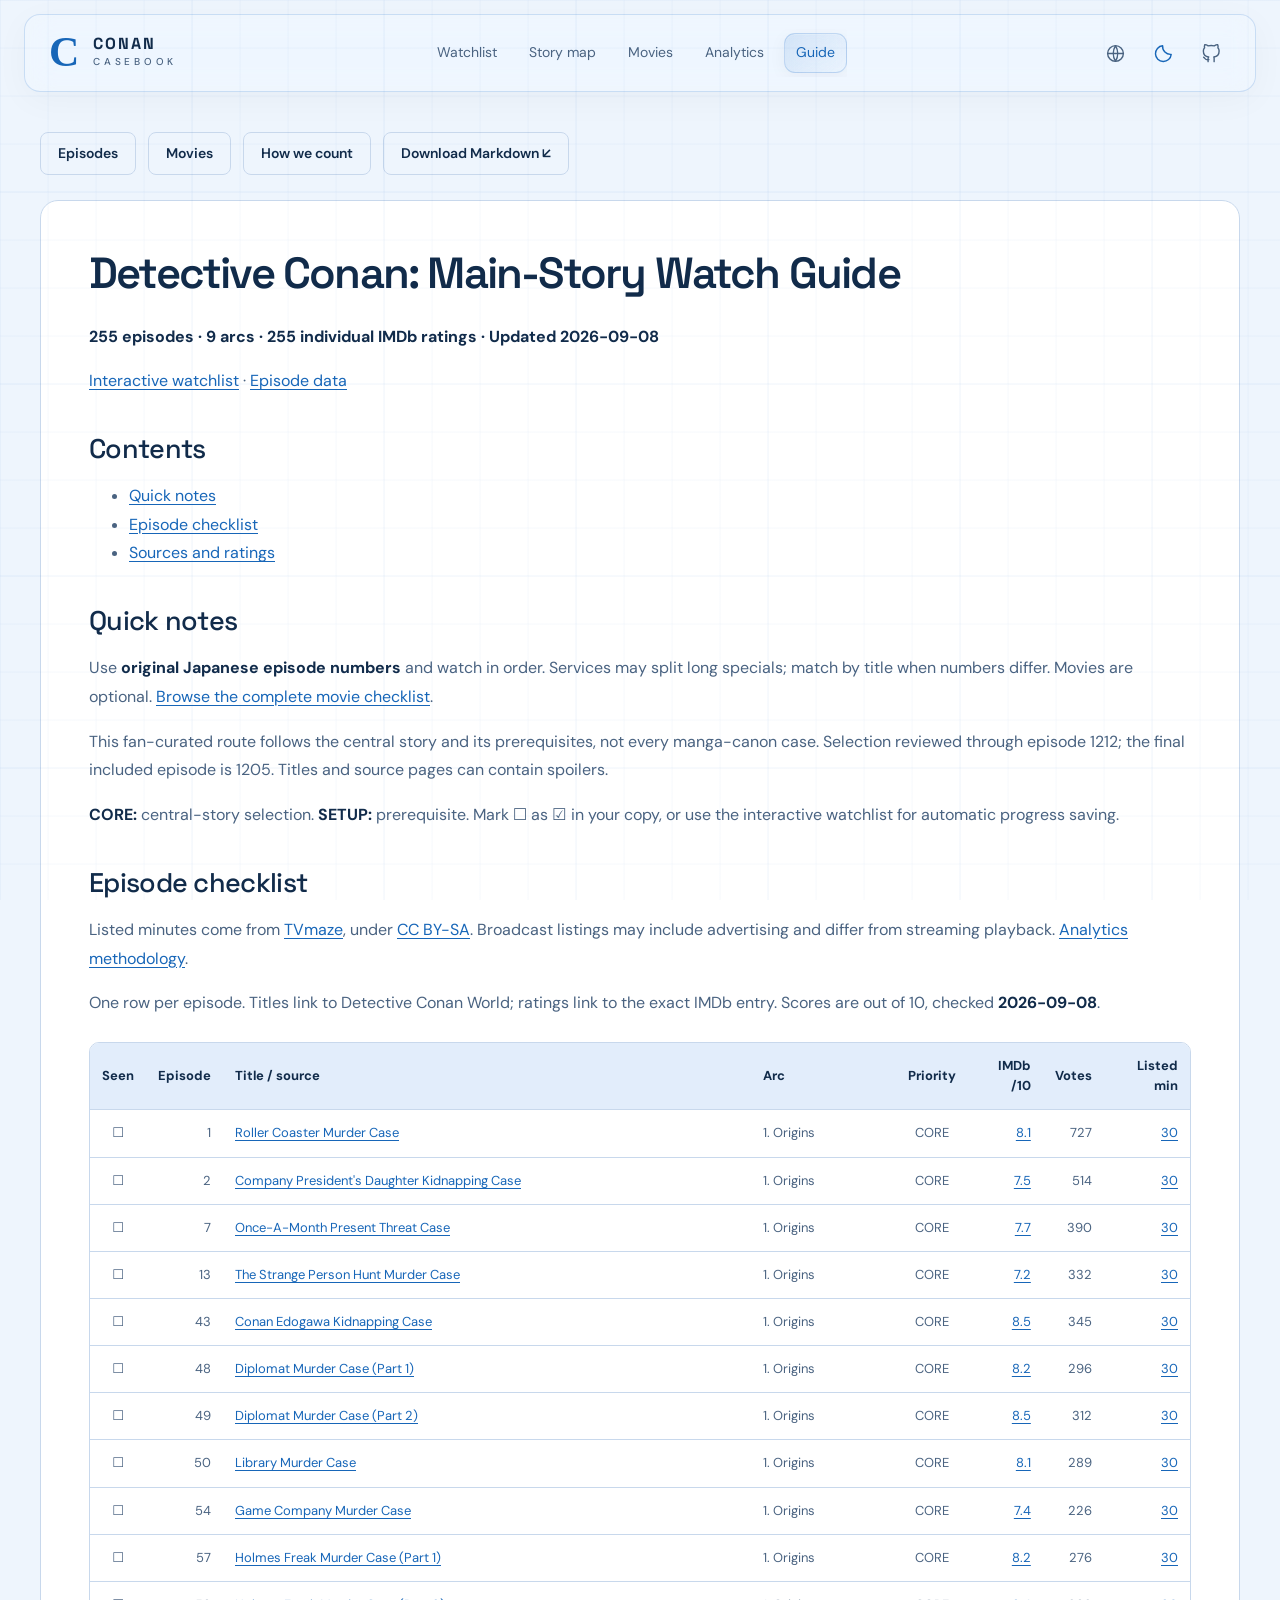
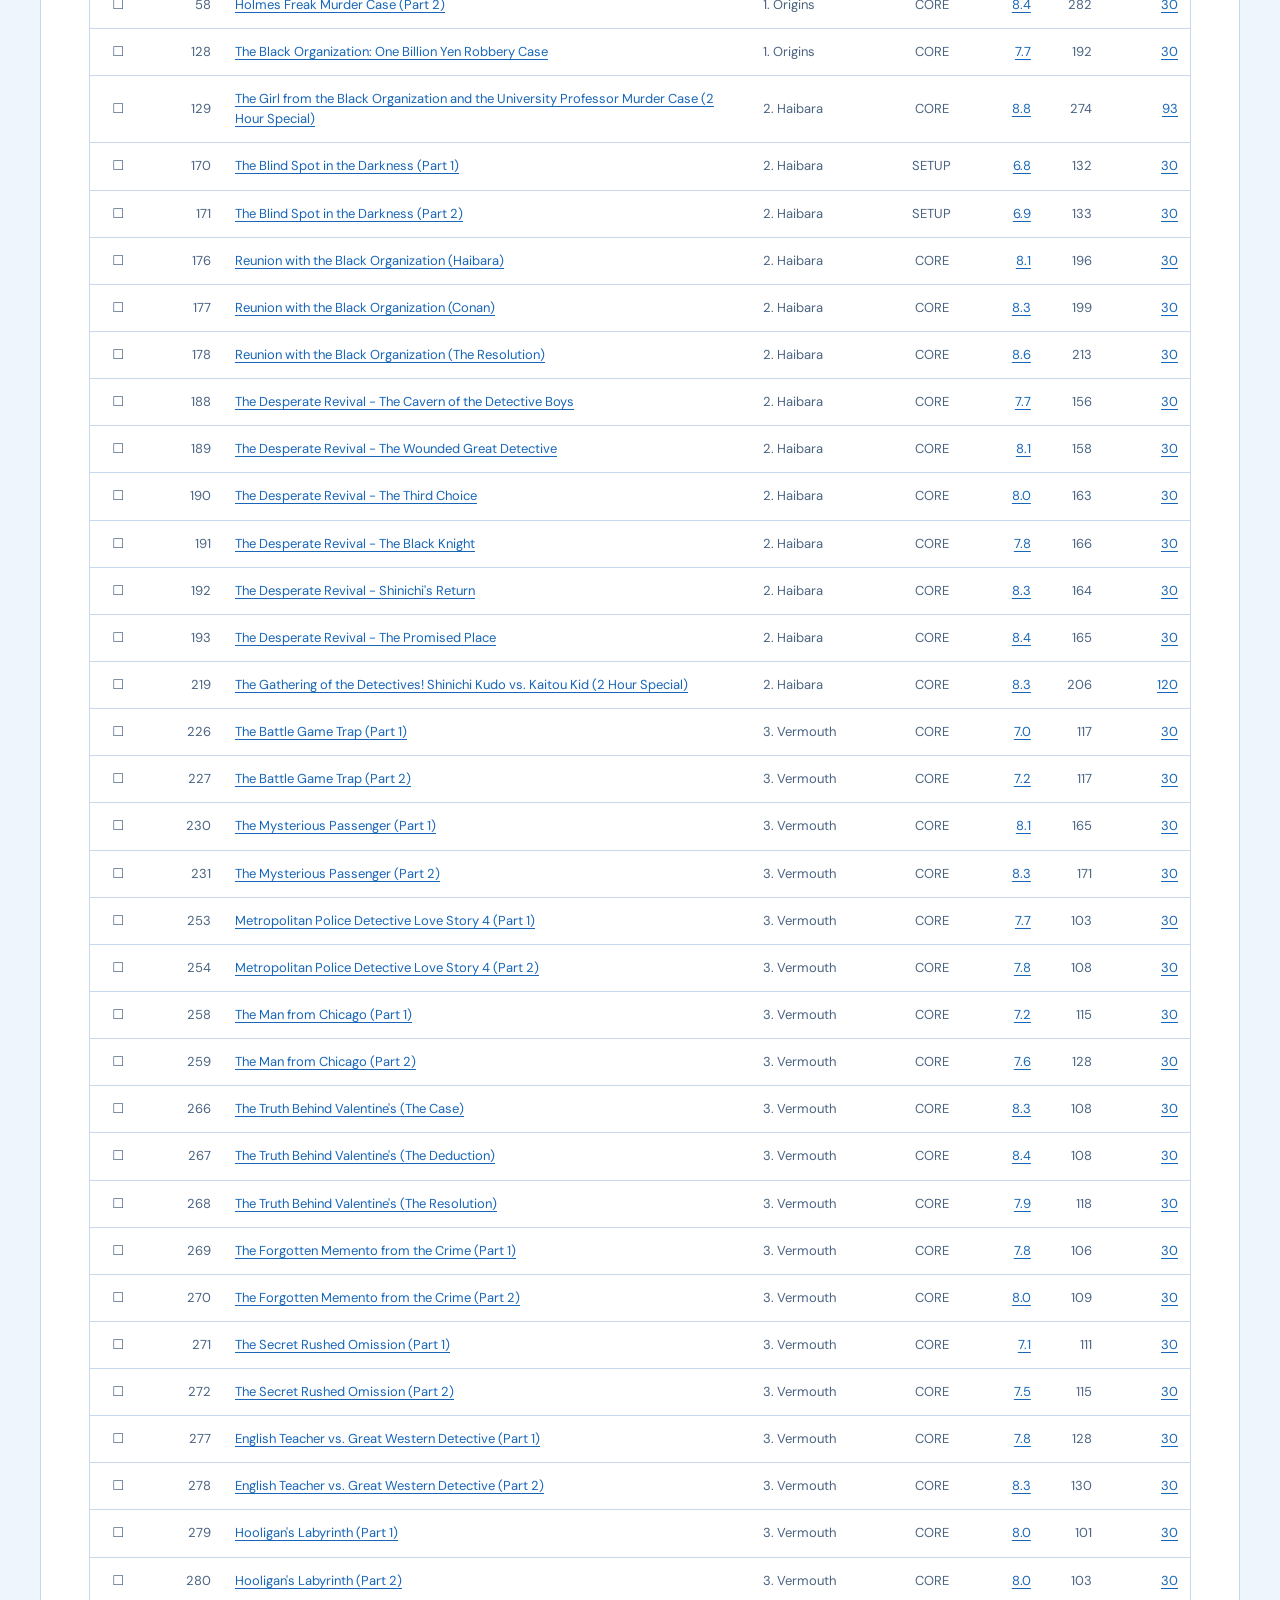
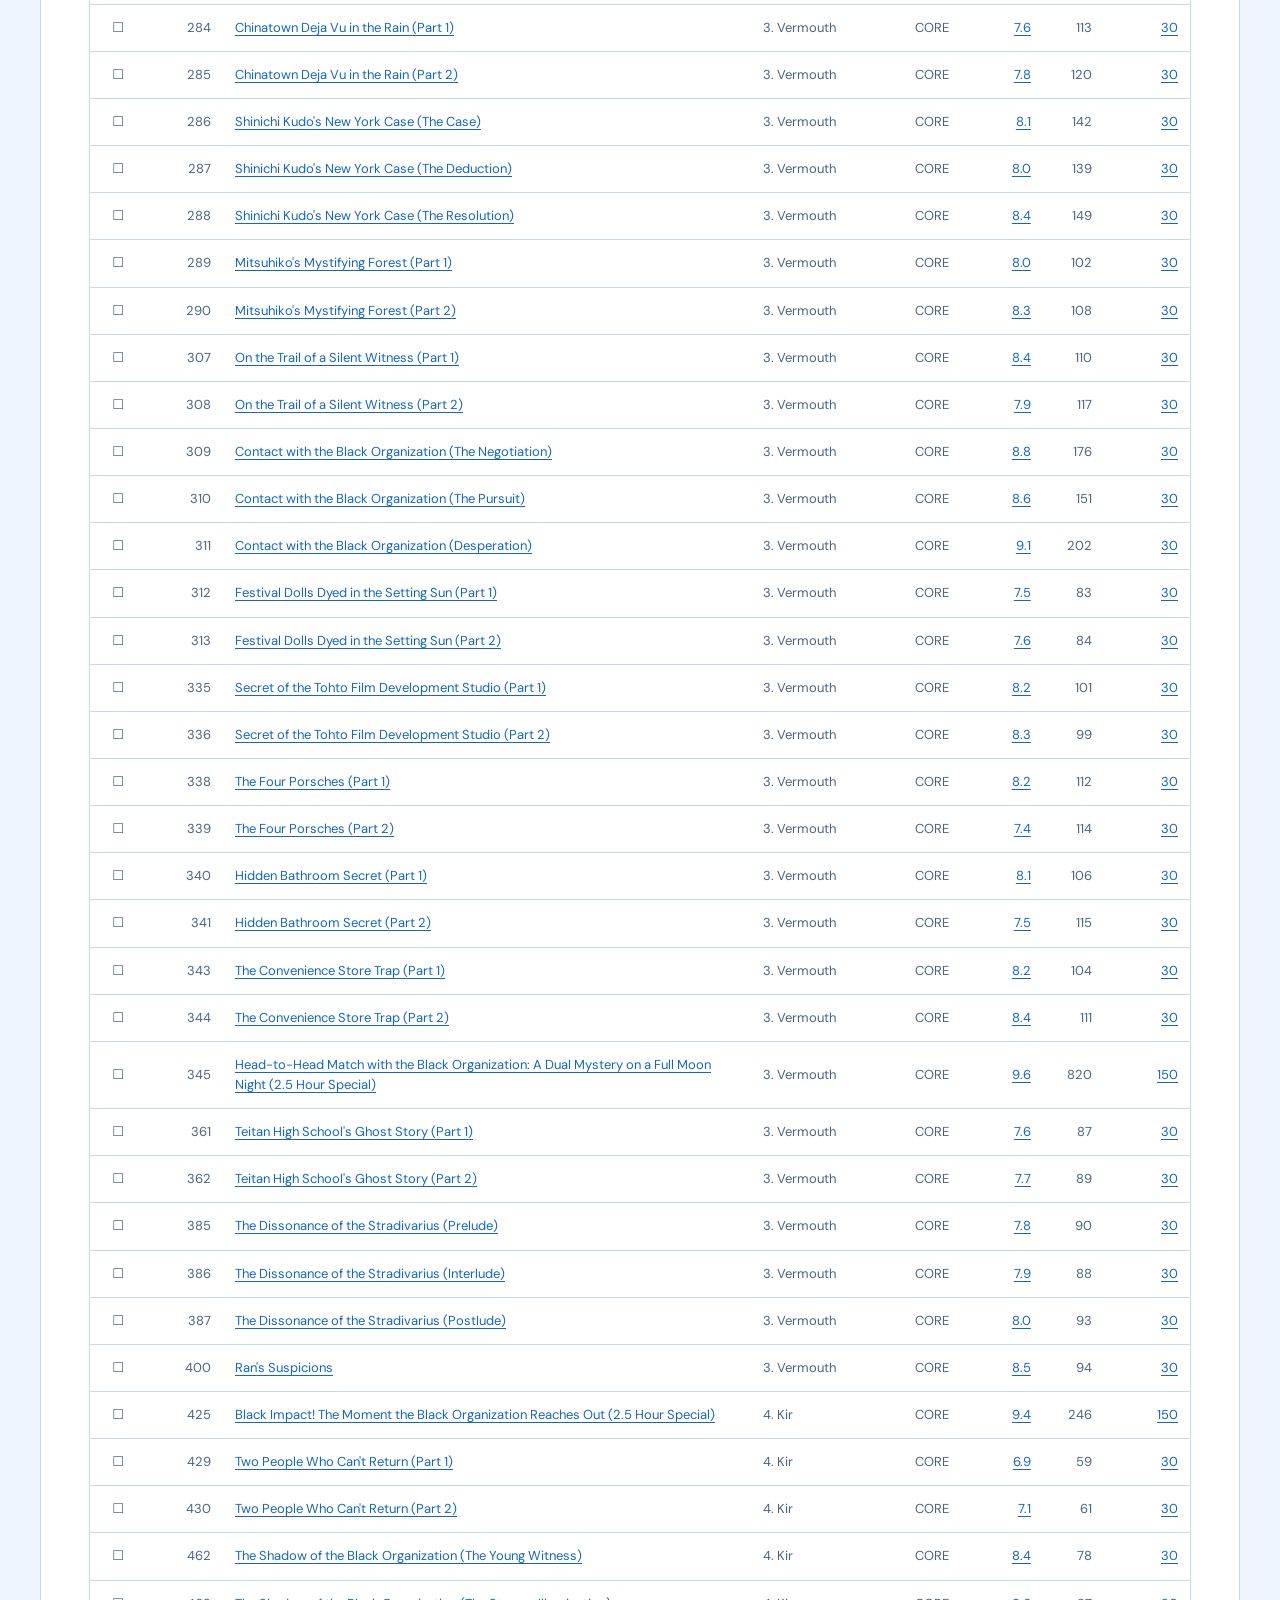
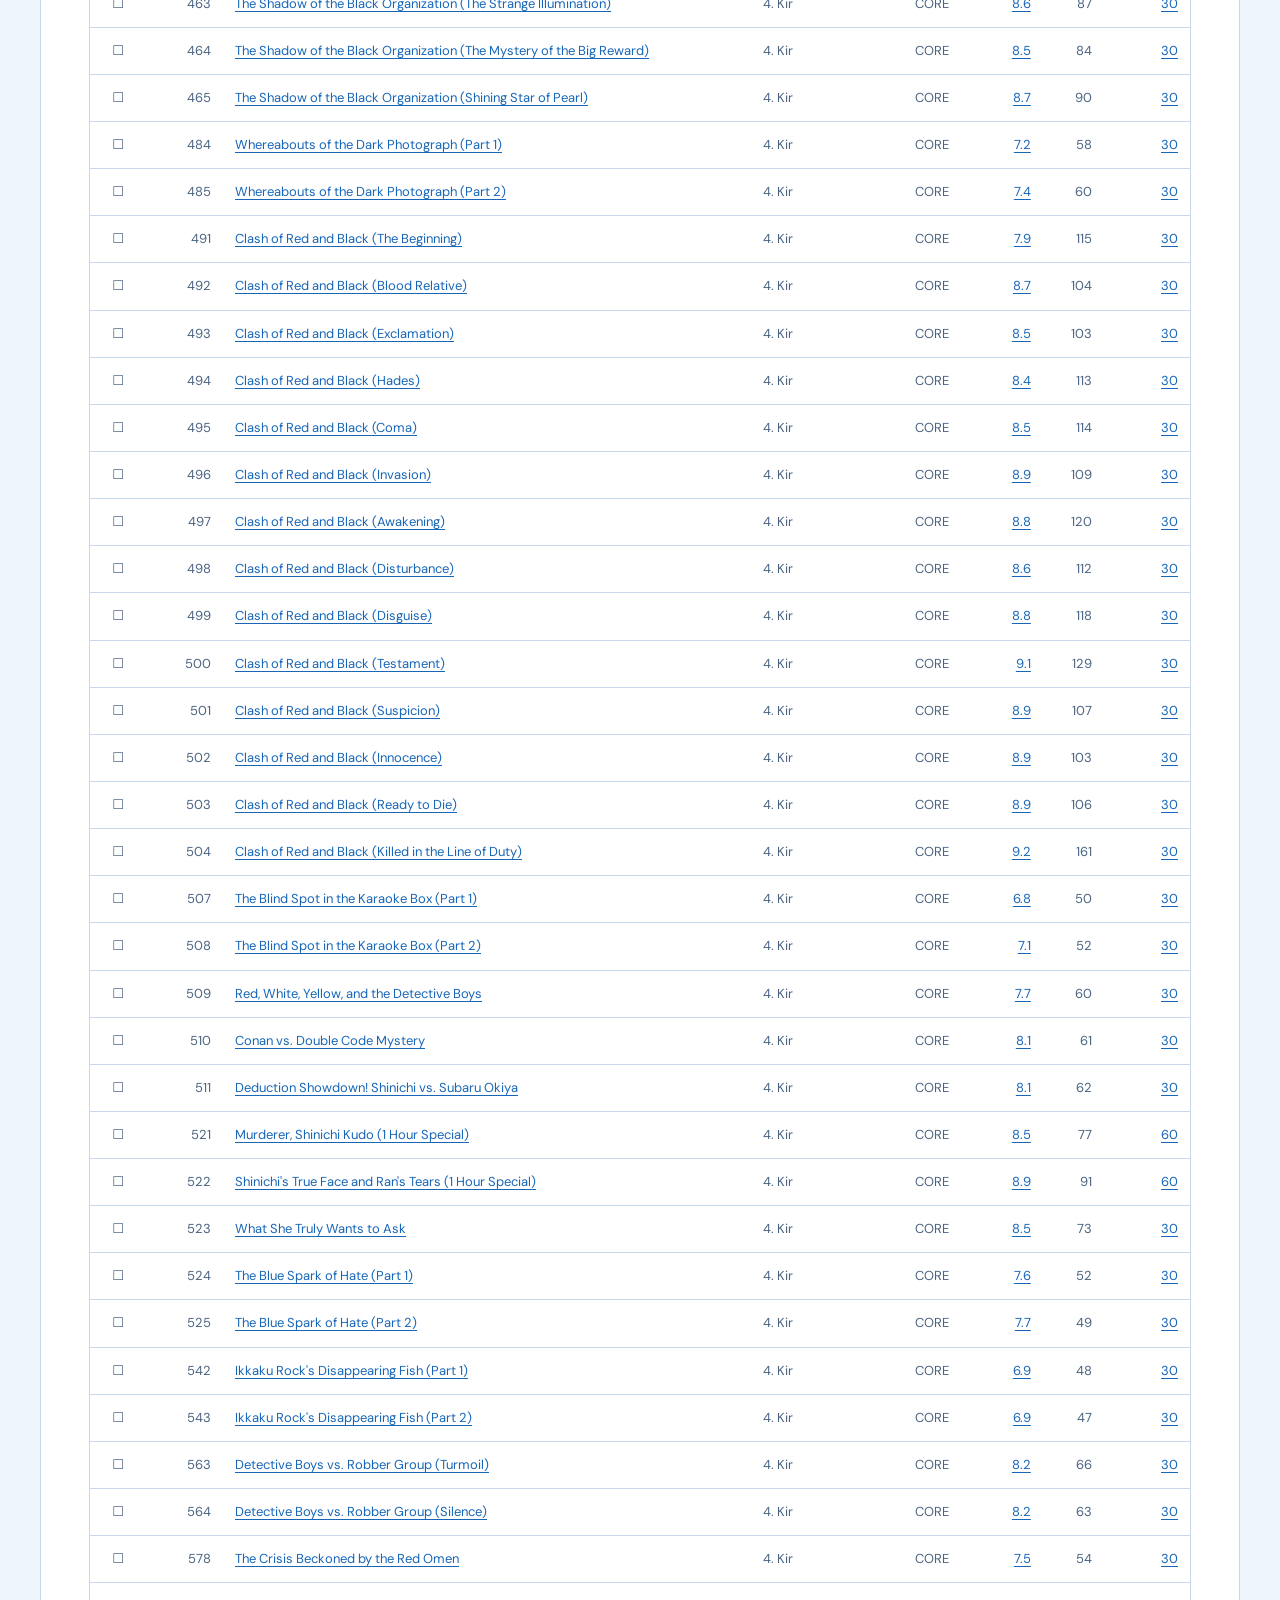
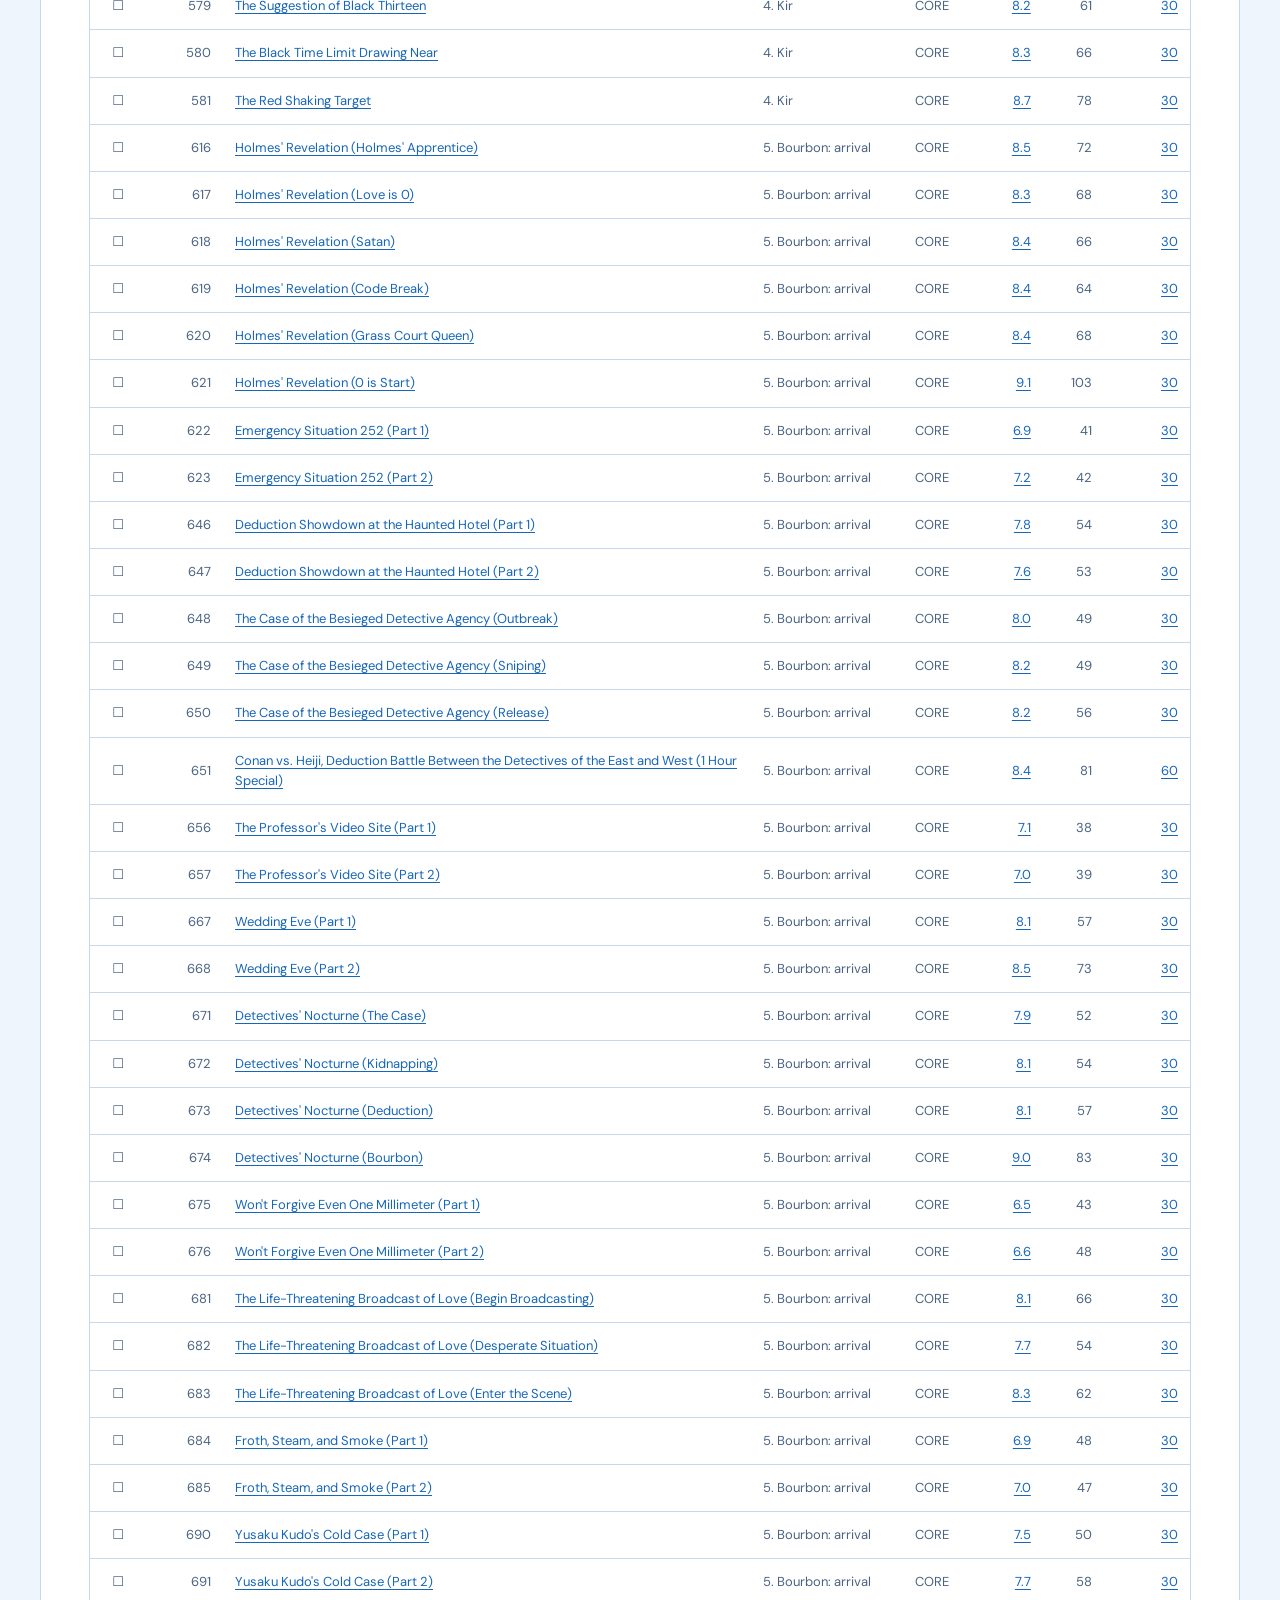
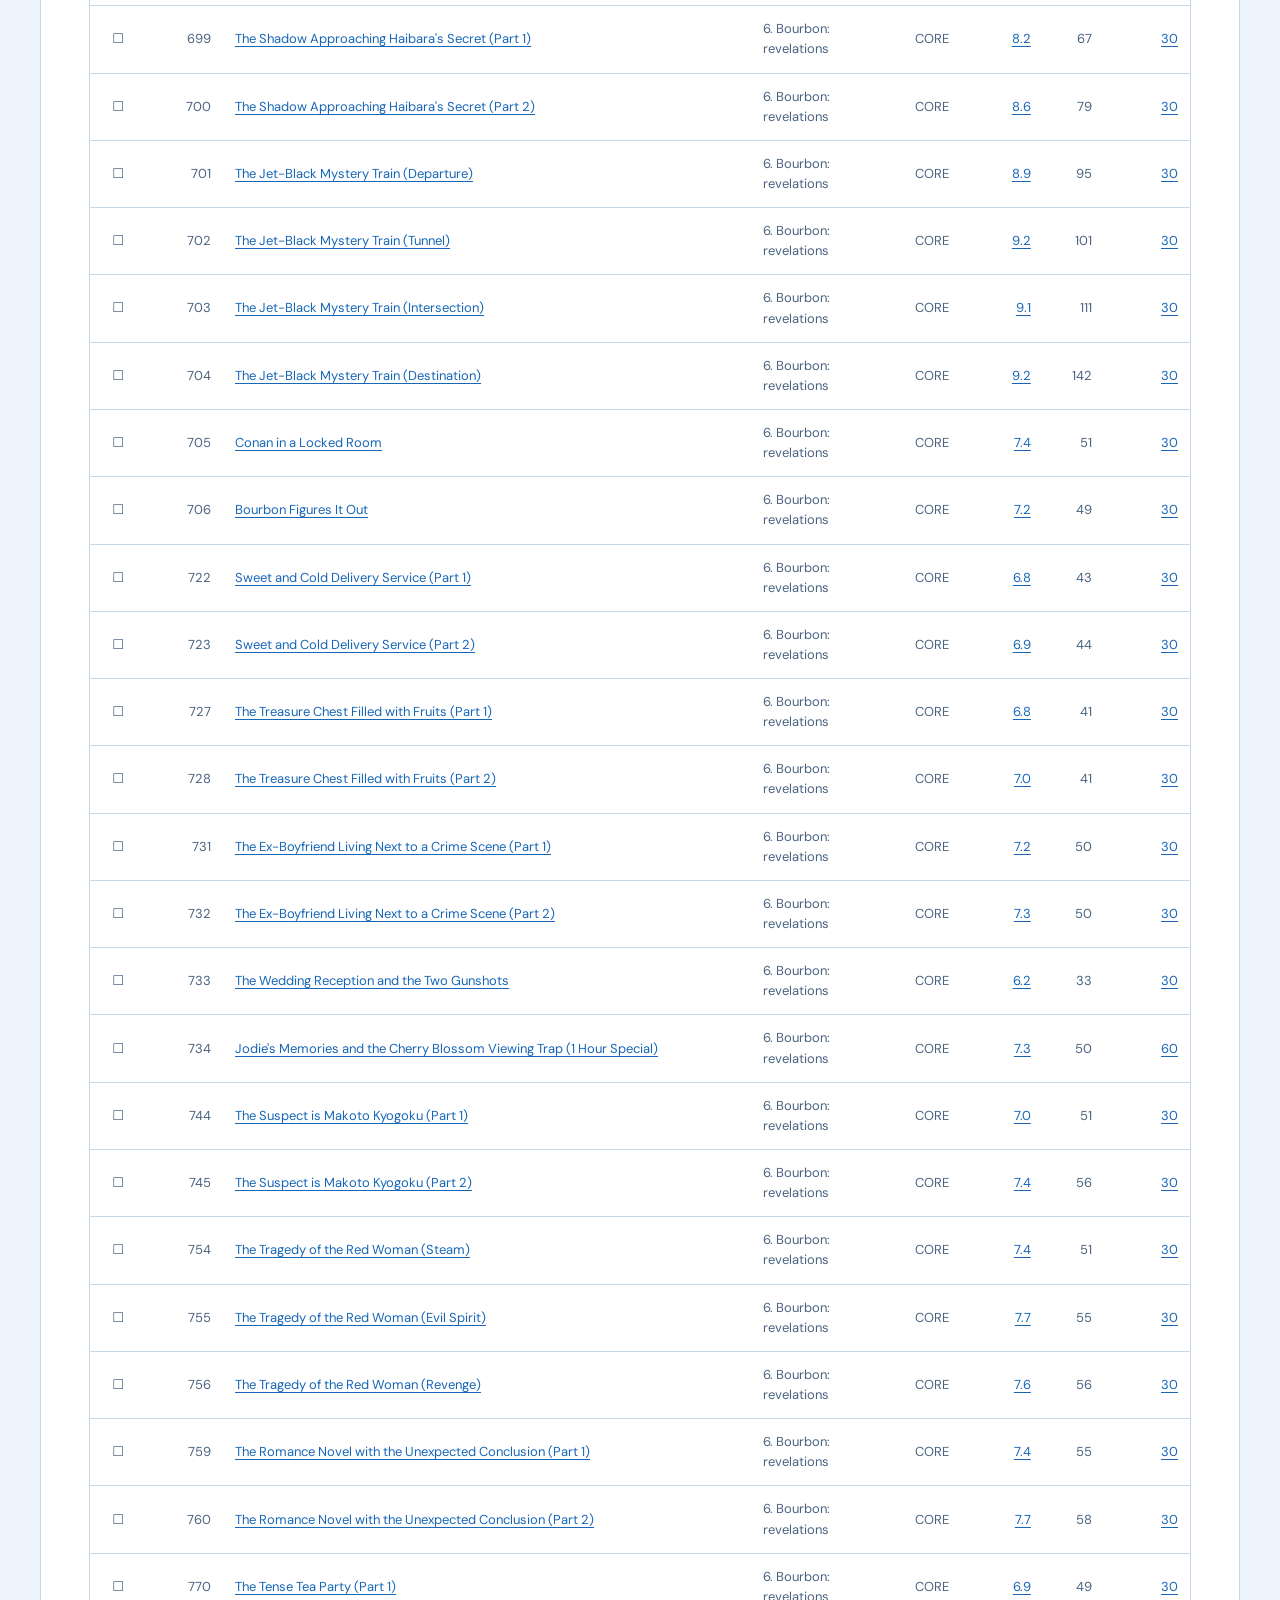
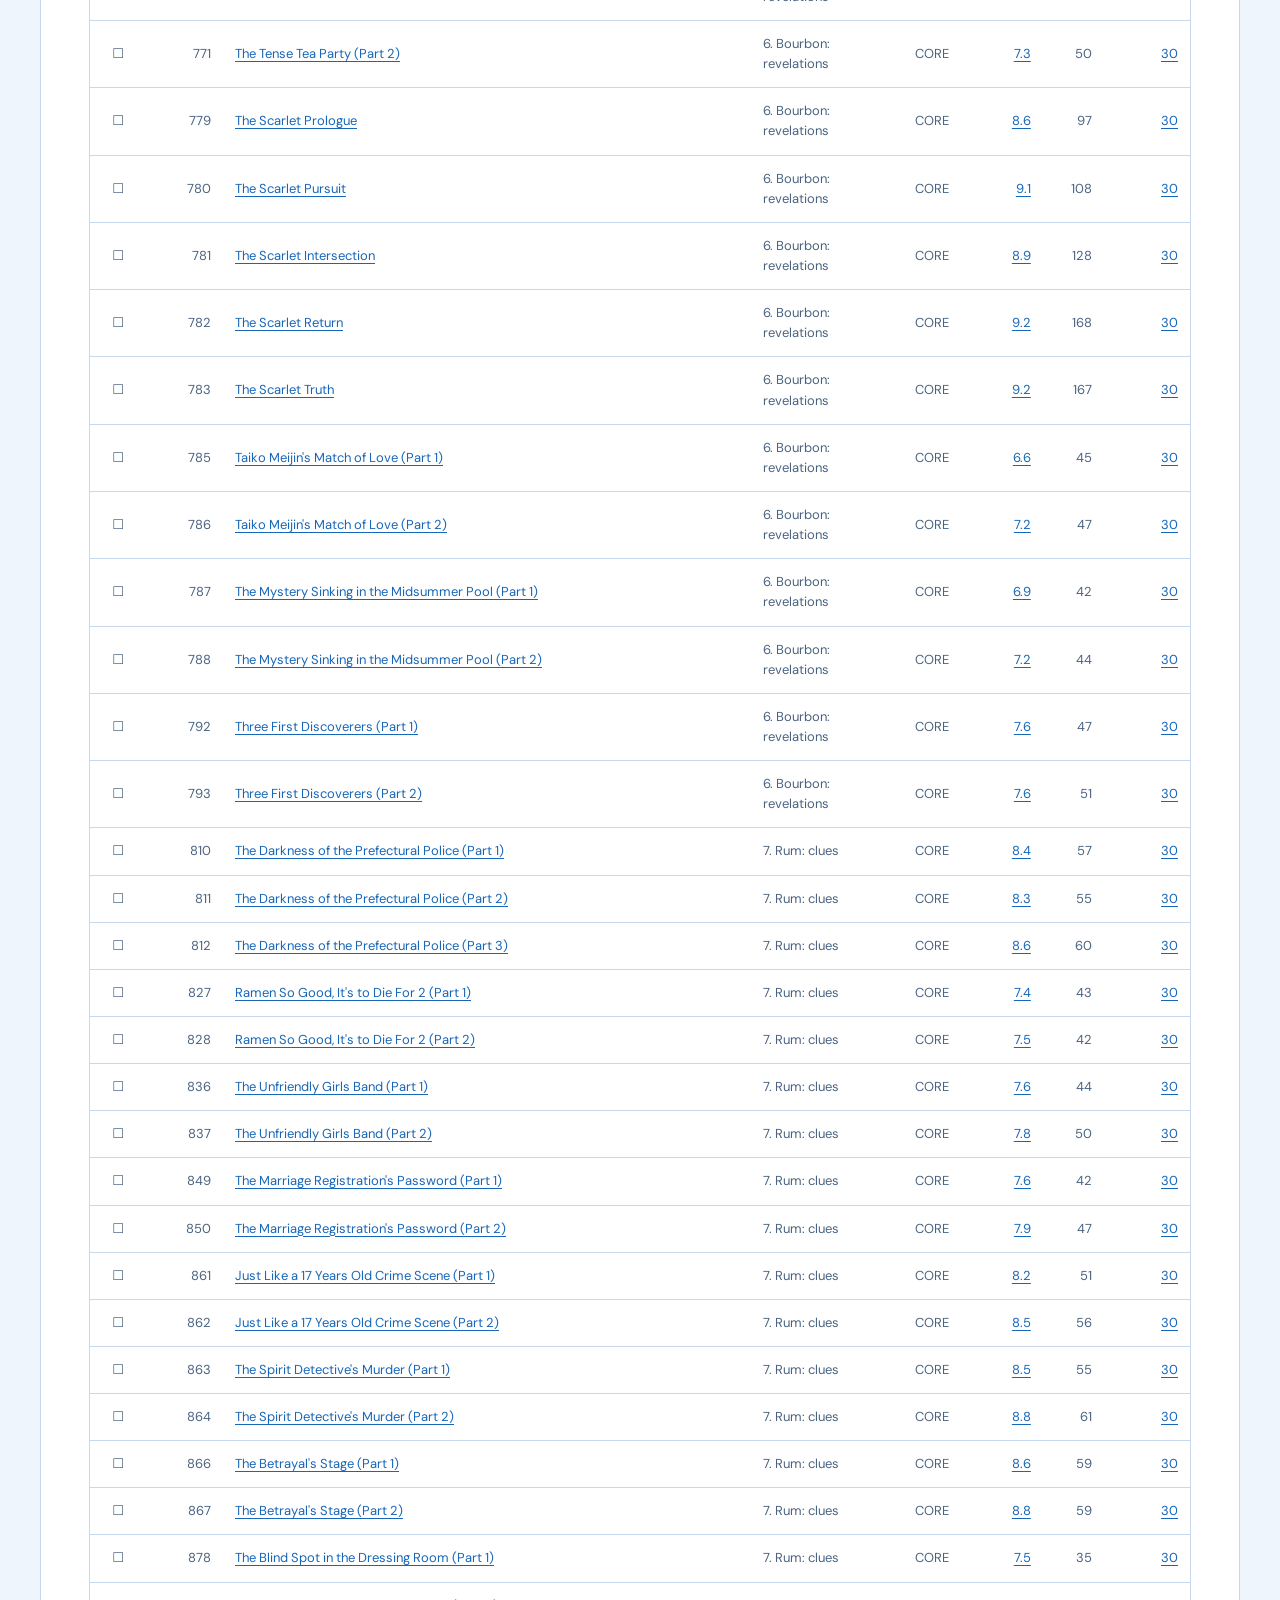
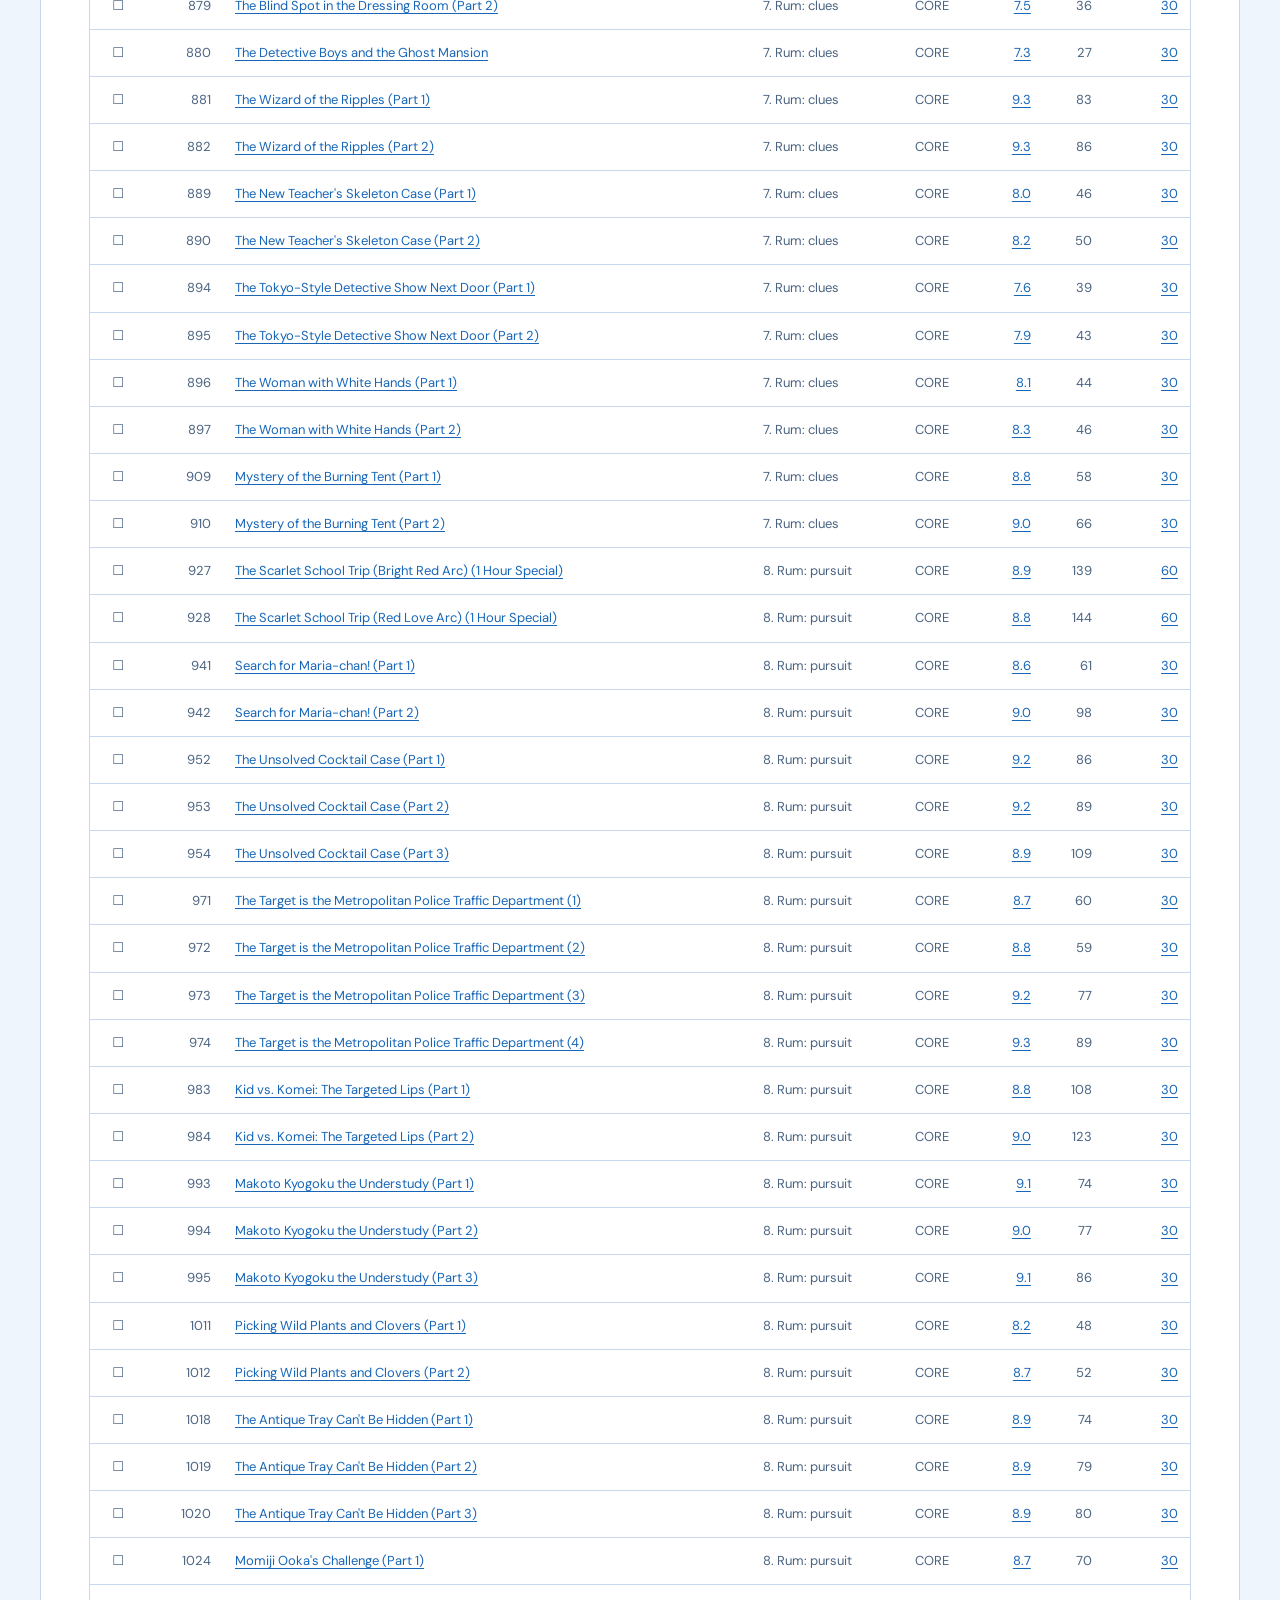
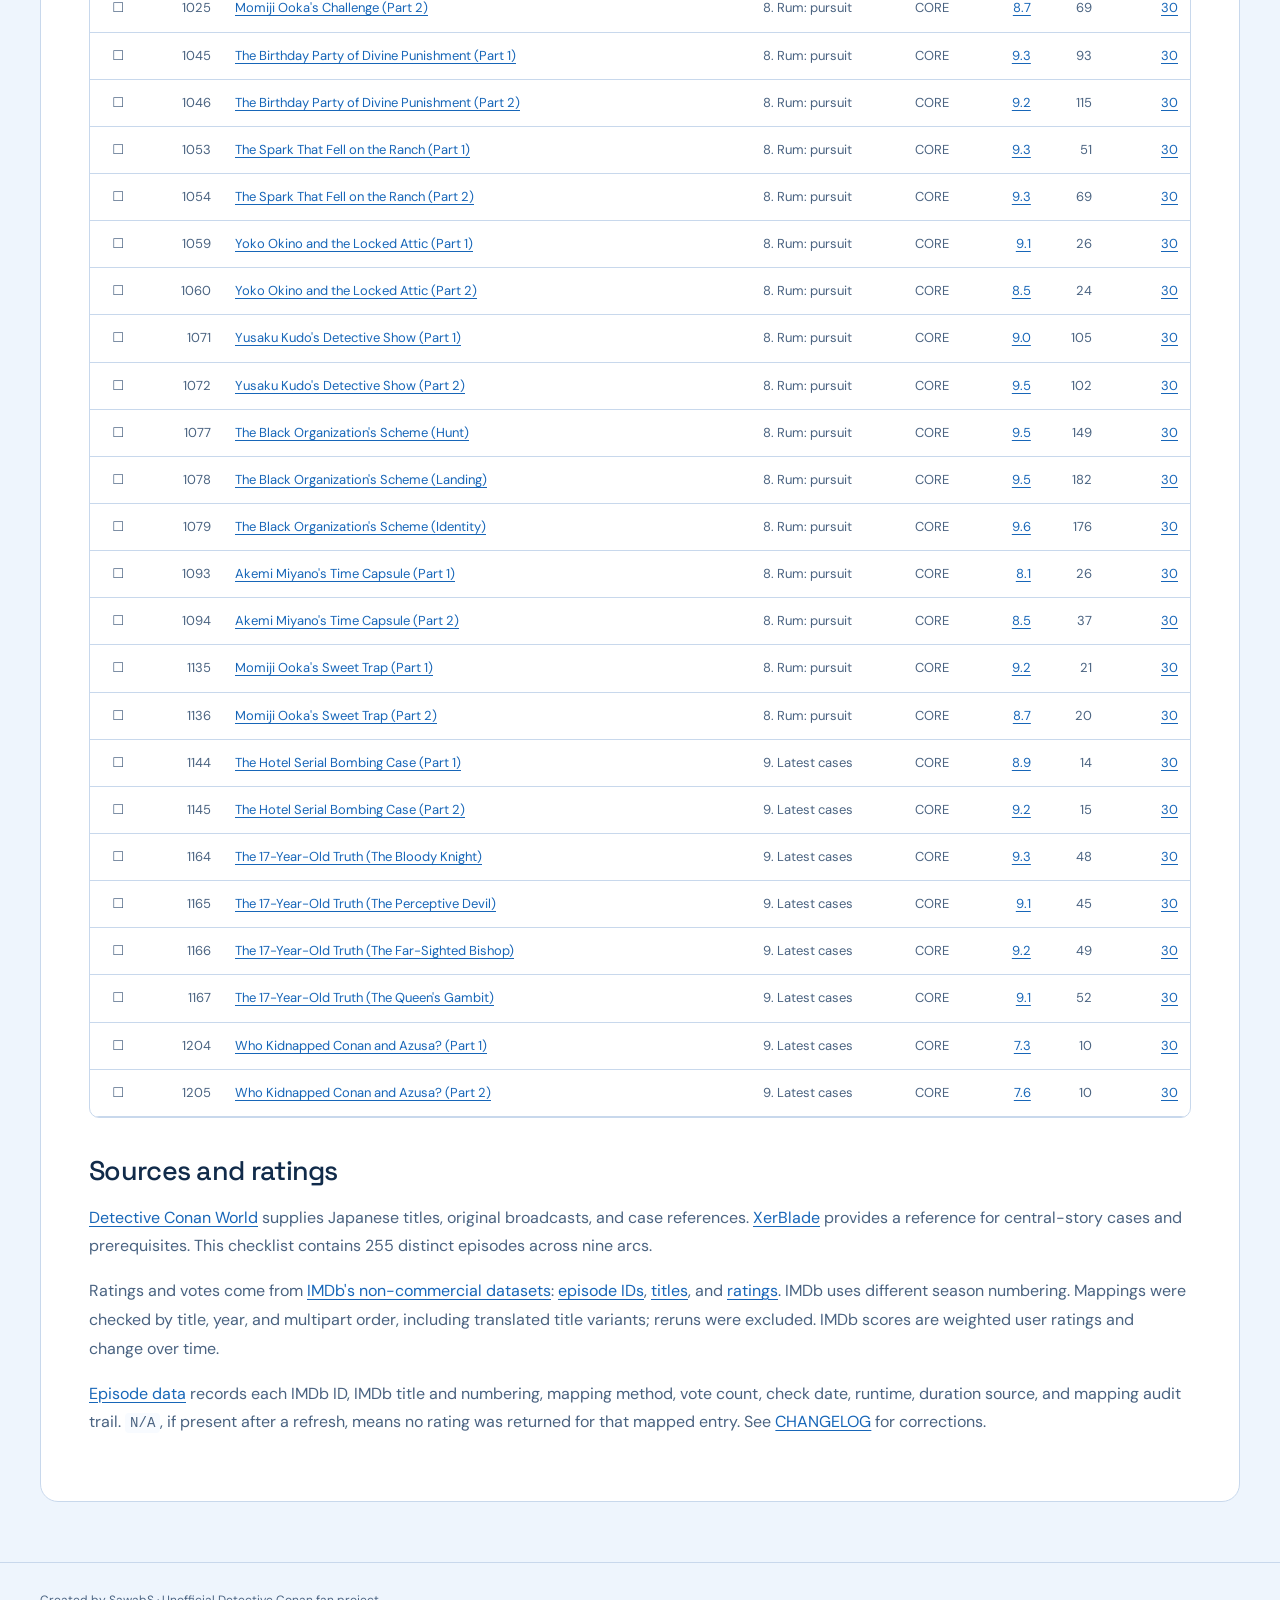
==== commit e4998adb: "Unify grid rendering and add glass navigation, locale previews, and translation handoff" ====
--- a/guide.html
+++ b/guide.html
@@ -7,9 +7,12 @@
   <title>Main-story guide | Conan Casebook</title>
   <link rel="icon" href="assets/favicon.svg?v=2" type="image/svg+xml">
   <script src="assets/theme.js"></script>
-  <link rel="stylesheet" href="assets/style.css?v=8">
+  <link rel="stylesheet" href="assets/style.css?v=9">
+  <script src="assets/locales.js?v=9" defer></script>
+  <script src="assets/language.js?v=9" defer></script>
+  <script src="assets/navigation.js?v=9" defer></script>
   <script src="assets/grid-core.js" defer></script>
-  <script src="assets/presentation.js?v=8" defer></script>
+  <script src="assets/presentation.js?v=9" defer></script>
 </head><body>
 <div class="ambient" aria-hidden="true"><div class="ambient-grid"></div><canvas id="ambient-canvas"></canvas><div class="pointer-light"></div></div>
 <a class="skip-link" href="#guide-content">Skip to guide</a>
@@ -23,6 +26,17 @@
       <a class="nav-guide nav-active" aria-current="page" href="guide.html">Guide</a>
     </nav>
     <div class="nav-tools">
+      <div class="language-control">
+        <button id="language-toggle" class="icon-button" aria-label="Choose language" aria-expanded="false" aria-controls="language-card" aria-haspopup="menu" title="Choose language"><svg viewBox="0 0 24 24" aria-hidden="true"><circle cx="12" cy="12" r="9"/><path d="M3 12h18M12 3a18 18 0 0 1 0 18 18 18 0 0 1 0-18Z"/></svg></button>
+        <div id="language-card" class="language-card" role="menu" aria-label="Website language" hidden>
+          <p class="eyebrow">LANGUAGE</p>
+          <button role="menuitemradio" aria-checked="true" data-language="en"><span lang="en">English</span><small>EN</small></button>
+          <button role="menuitemradio" aria-checked="false" data-language="ckb"><span lang="ckb" dir="rtl">کوردیی ناوەندی</span><small>CKB</small></button>
+          <button role="menuitemradio" aria-checked="false" data-language="ar"><span lang="ar" dir="rtl">العربية</span><small>AR</small></button>
+          <button role="menuitemradio" aria-checked="false" data-language="ja"><span lang="ja">日本語</span><small>JA</small></button>
+          <p id="language-status" class="language-status" role="status">English is available. Kurdish, Arabic, and Japanese are being prepared.</p>
+        </div>
+      </div>
       <button id="theme-toggle" class="icon-button theme-toggle" aria-label="Switch to light theme" title="Switch theme">
         <svg class="sun-icon" viewBox="0 0 24 24" aria-hidden="true"><circle cx="12" cy="12" r="4"/><path d="M12 2v2m0 16v2M2 12h2m16 0h2M5 5l1.4 1.4m11.2 11.2L19 19M5 19l1.4-1.4M17.6 6.4 19 5"/></svg>
         <svg class="moon-icon" viewBox="0 0 24 24" aria-hidden="true"><path d="M20.8 13A9 9 0 0 1 11 3.2 9 9 0 1 0 20.8 13Z"/></svg>
--- a/assets/style.css
+++ b/assets/style.css
@@ -1,4 +1,4 @@
-@import url('https://fonts.googleapis.com/css2?family=DM+Sans:wght@400;500;600;700&family=Space+Grotesk:wght@400;500;600;700&display=swap');
+@import url('https://fonts.googleapis.com/css2?family=DM+Sans:wght@400;500;600;700&family=Space+Grotesk:wght@400;500;600;700&family=IBM+Plex+Sans+JP:wght@400;500;600&display=swap');
 
 :root {
   color-scheme: dark;
@@ -659,3 +659,48 @@
 .guide-article td { color: var(--muted); }
 @media (max-width: 800px) { .topbar .nav-guide { display: inline; } }
 @media (max-width: 580px) { .topbar nav { gap: 11px; } .topbar nav a { font-size: 11px; } }
+
+/* A single viewport canvas prevents doubled lines at the liquid patch boundary. */
+.site-grid { position: fixed; inset: 0; width: 100%; height: 100%; z-index: 40; pointer-events: none; }
+.glass-navigation { position: relative; isolation: isolate; }
+.topbar > nav { gap: 8px; }
+.glass-navigation > a, .glass-navigation > button { position: relative; z-index: 1; border-radius: 10px; transition: transform .28s cubic-bezier(.2,.8,.2,1),color .2s; }
+.topbar > nav > a { padding: 9px 12px; white-space: nowrap; }
+.glass-navigation > a:hover, .glass-navigation > button:hover { transform: translateY(-2px) scale(1.035); }
+.nav-glass-pill { position: absolute; left: 0; top: 0; z-index: 0; pointer-events: none; border-radius: 11px; border: 1px solid rgba(var(--ambient-rgb),.2); background: linear-gradient(135deg,rgba(var(--ambient-rgb),.14),rgba(var(--ambient-rgb),.025)); box-shadow: inset 0 1px 0 #ffffff30,0 4px 18px #0712250c; backdrop-filter: blur(12px) saturate(150%); -webkit-backdrop-filter: blur(12px) saturate(150%); transition: transform .4s cubic-bezier(.22,.8,.2,1),width .4s cubic-bezier(.22,.8,.2,1),height .25s; }
+.view-tabs button[aria-selected='true'] { border-color: transparent; }
+.topbar > nav { max-width: 100%; overflow-x: auto; scrollbar-width: none; padding: 4px 0; }
+.topbar > nav::-webkit-scrollbar { display: none; }
+.language-control { position: relative; }
+.language-card { position: absolute; inset-inline-end: 0; top: calc(100% + 13px); width: 245px; max-width: calc(100vw - 32px); padding: 15px; border: 1px solid rgba(var(--ambient-rgb),.25); border-radius: 17px; background: color-mix(in srgb,var(--glass-solid) 76%,transparent); box-shadow: 0 15px 45px #05152724,inset 0 1px 0 #ffffff25; backdrop-filter: blur(25px) saturate(150%); -webkit-backdrop-filter: blur(25px) saturate(150%); transform-origin: top right; animation: language-reveal .24s cubic-bezier(.2,.8,.2,1); }
+.language-card:before { content: ''; position: absolute; inset-inline: 0; top: -15px; height: 15px; }
+.language-card .eyebrow { font-size: 10px; margin: 0 8px 10px; }
+.language-card button { display: flex; align-items: center; justify-content: space-between; gap: 12px; width: 100%; padding: 11px 12px; border: 1px solid transparent; background: transparent; border-radius: 10px; text-align: start; transition: transform .24s,background .24s,box-shadow .24s; }
+.language-card button:hover, .language-card button:focus-visible { transform: translateY(-1px) scale(1.035); background: rgba(var(--ambient-rgb),.11); box-shadow: inset 0 1px 0 #ffffff22; }
+.language-card button[aria-checked='true'] { background: rgba(var(--ambient-rgb),.12); color: var(--accent); }
+.language-card button small { font-size: 10px; opacity: .7; }
+.language-status { font-size: 11px; line-height: 1.65; color: var(--muted); margin: 12px 8px 3px; }
+@keyframes language-reveal { from { opacity: 0; transform: translateY(-7px) scale(.94); } to { opacity: 1; transform: translateY(0) scale(1); } }
+[data-theme='light'] .hero { background: #e3f2ff; color: #123653; }
+[data-theme='light'] .hero:after { background: linear-gradient(90deg,#e3f2ff 0%,#e3f2ff 28%,#e3f2ffce 47%,#e3f2ff10 78%); }
+[data-theme='light'] .hero-description, [data-theme='light'] .hero .eyebrow { color: #426783; }
+[data-theme='light'] .hero-caption { color: #163e62; background: #eff8ffbf; padding: 5px 9px; border-radius: 5px; }
+@media (max-width: 1100px) { .topbar { gap: 12px; } .topbar > nav { gap: 2px; } .topbar > nav > a { padding: 9px 8px; } }
+@media (max-width: 800px) { .topbar > nav { gap: 4px; } .topbar > nav > a { padding: 8px 9px; } }
+@media (max-width: 420px) { .topbar > nav { gap: 0; } .topbar > nav > a { padding: 8px 7px; } .language-card { position: fixed; top: 65px; inset-inline-end: 20px; } }
+@media (prefers-reduced-motion: reduce) { .nav-glass-pill, .glass-navigation > a, .glass-navigation > button, .language-card, .language-card button { transition: none; animation: none; } .glass-navigation > a:hover, .glass-navigation > button:hover, .language-card button:hover { transform: none; } }
+
+@font-face { font-family: 'IBM Plex Sans Arabic'; font-weight: 400; font-style: normal; font-display: swap; src: url('fonts/IBMPlexSansArabic-Regular.ttf') format('truetype'); }
+@font-face { font-family: 'IBM Plex Sans Arabic'; font-weight: 500 700; font-style: normal; font-display: swap; src: url('fonts/IBMPlexSansArabic-Medium.ttf') format('truetype'); }
+:root:lang(ckb), :root:lang(ar) { --font: 'IBM Plex Sans Arabic',Tahoma,sans-serif; --display: 'IBM Plex Sans Arabic',Tahoma,sans-serif; }
+:root:lang(ja) { --font: 'IBM Plex Sans JP','Hiragino Kaku Gothic ProN',sans-serif; --display: 'IBM Plex Sans JP','Hiragino Kaku Gothic ProN',sans-serif; }
+.language-card [lang='ckb'], .language-card [lang='ar'] { font-family: 'IBM Plex Sans Arabic',Tahoma,sans-serif; }
+.language-card [lang='ja'] { font-family: 'IBM Plex Sans JP',sans-serif; }
+[dir='rtl'] .eyebrow, [dir='rtl'] h1, [dir='rtl'] h2, [dir='rtl'] .brand, [dir='rtl'] .brand-sub { letter-spacing: normal; }
+[dir='rtl'] .episode-table th, [dir='rtl'] .episode-table td, [dir='rtl'] .guide-article th, [dir='rtl'] .guide-article td, [dir='rtl'] .arc-button, [dir='rtl'] .analytics-group-row, [dir='rtl'] .analytics-highlights>button { text-align: right; }
+[dir='rtl'] .episode-table td:last-child { text-align: center; }
+[dir='rtl'] .hero-art { right: auto; left: -8px; }
+[dir='rtl'] .hero:after { transform: scaleX(-1); }
+[dir='rtl'] .language-card { transform-origin: top left; }
+[dir='rtl'] .analytics-chart-scroll svg, [dir='rtl'] #story-graph { direction: ltr; }
+[dir='rtl'] .ep-number, [dir='rtl'] .rating-link { unicode-bidi: isolate; direction: ltr; display: inline-block; }
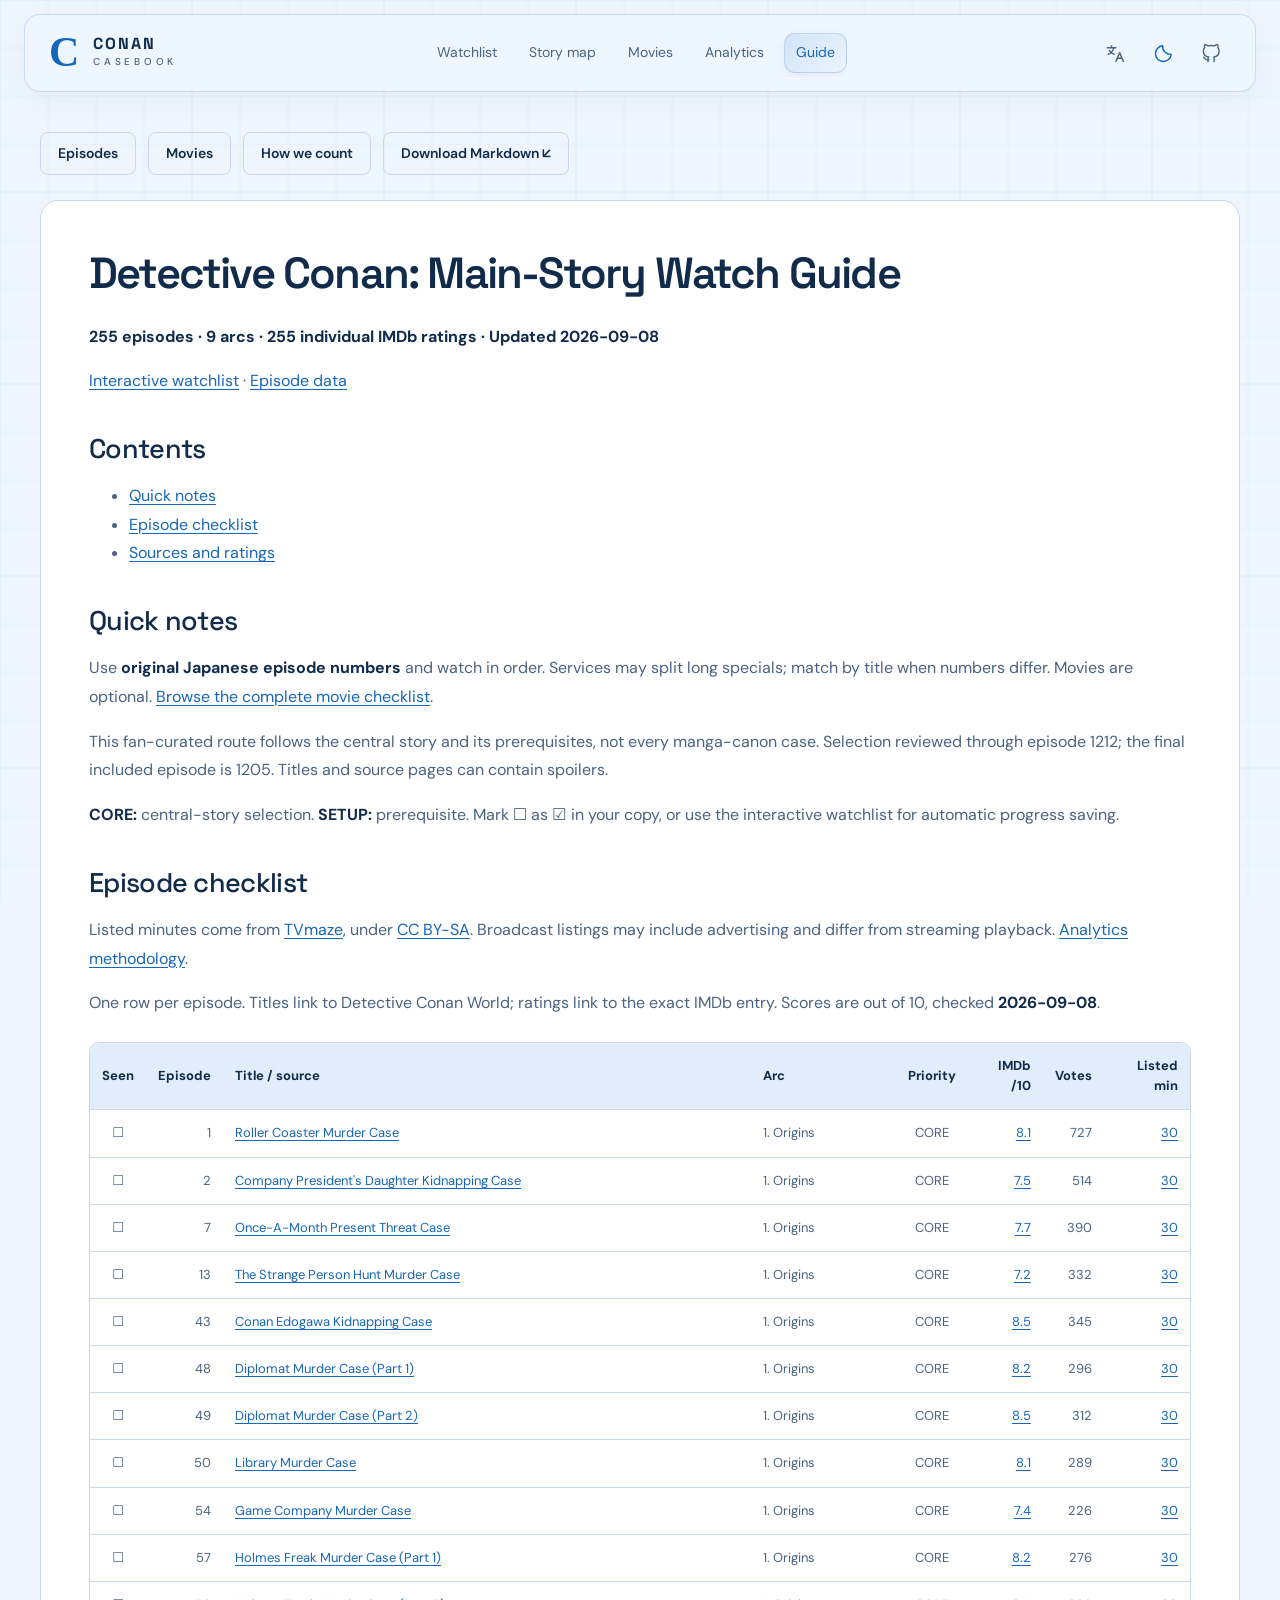
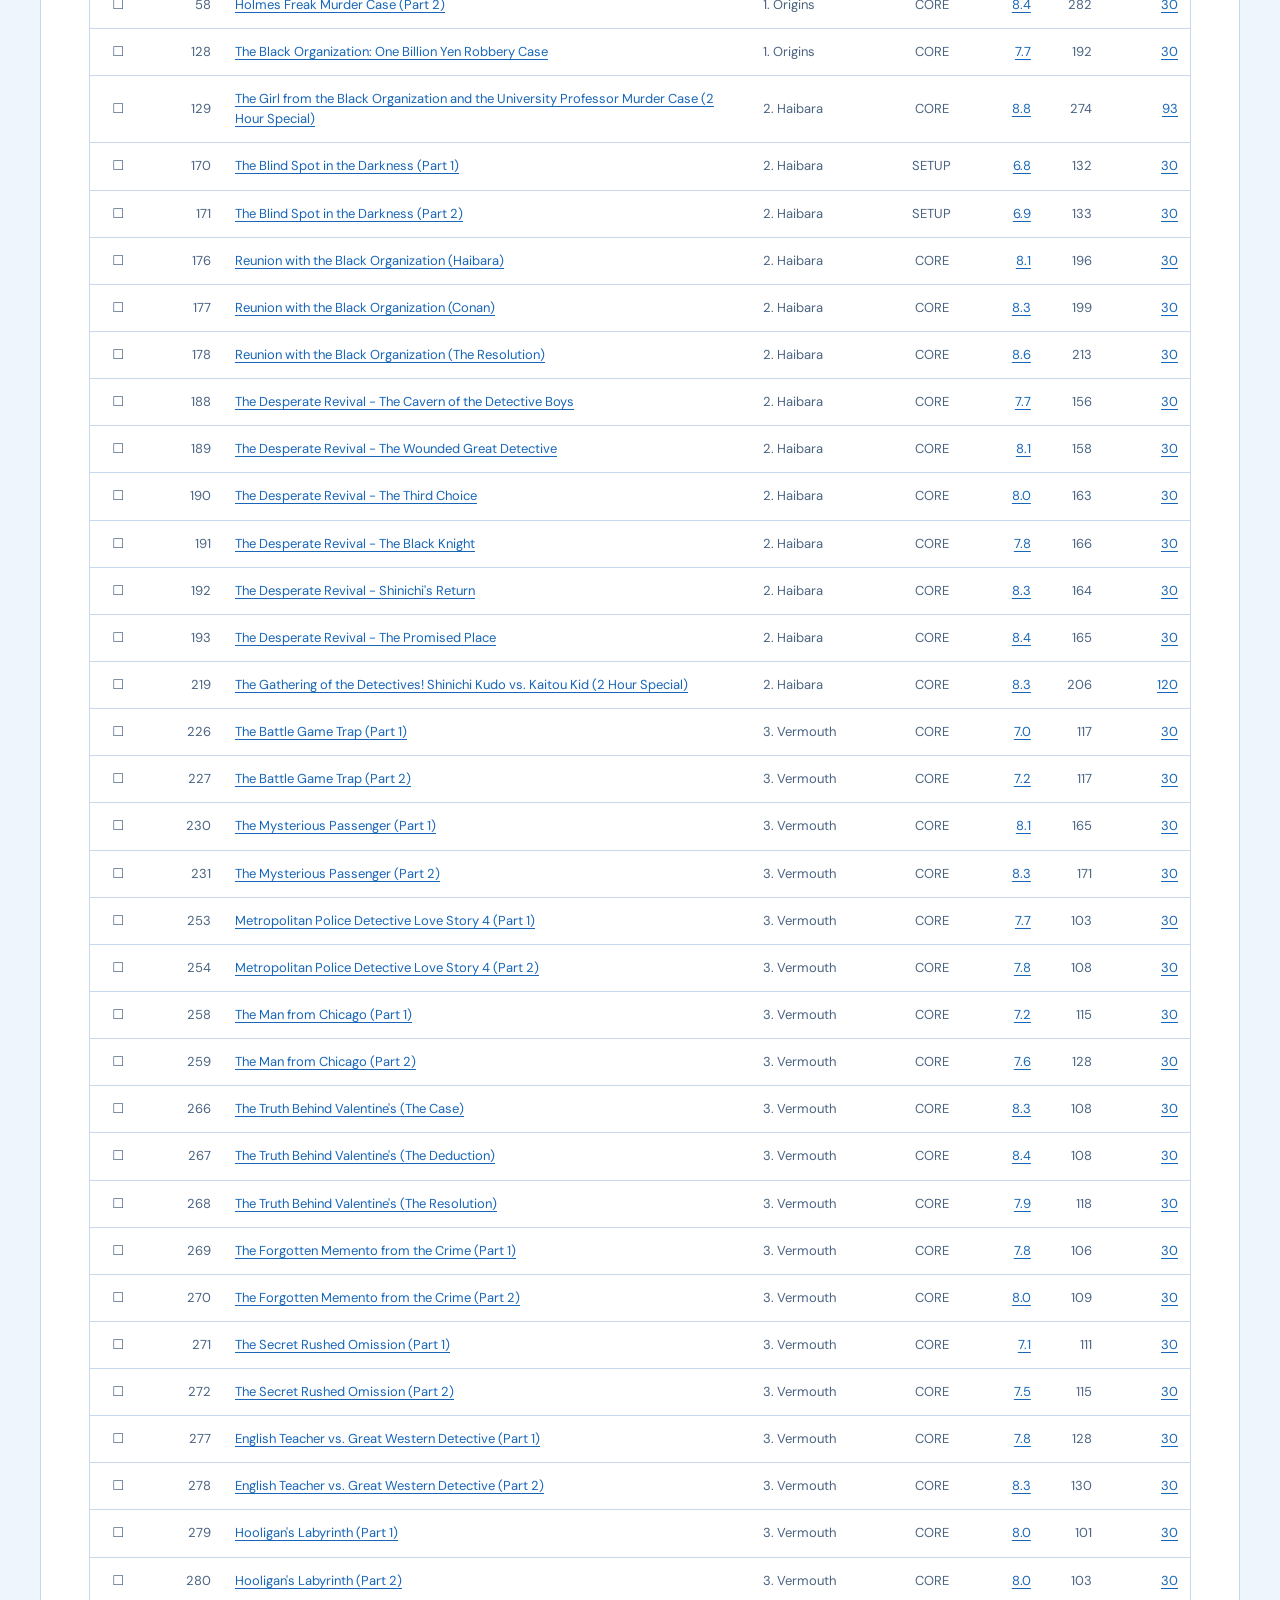
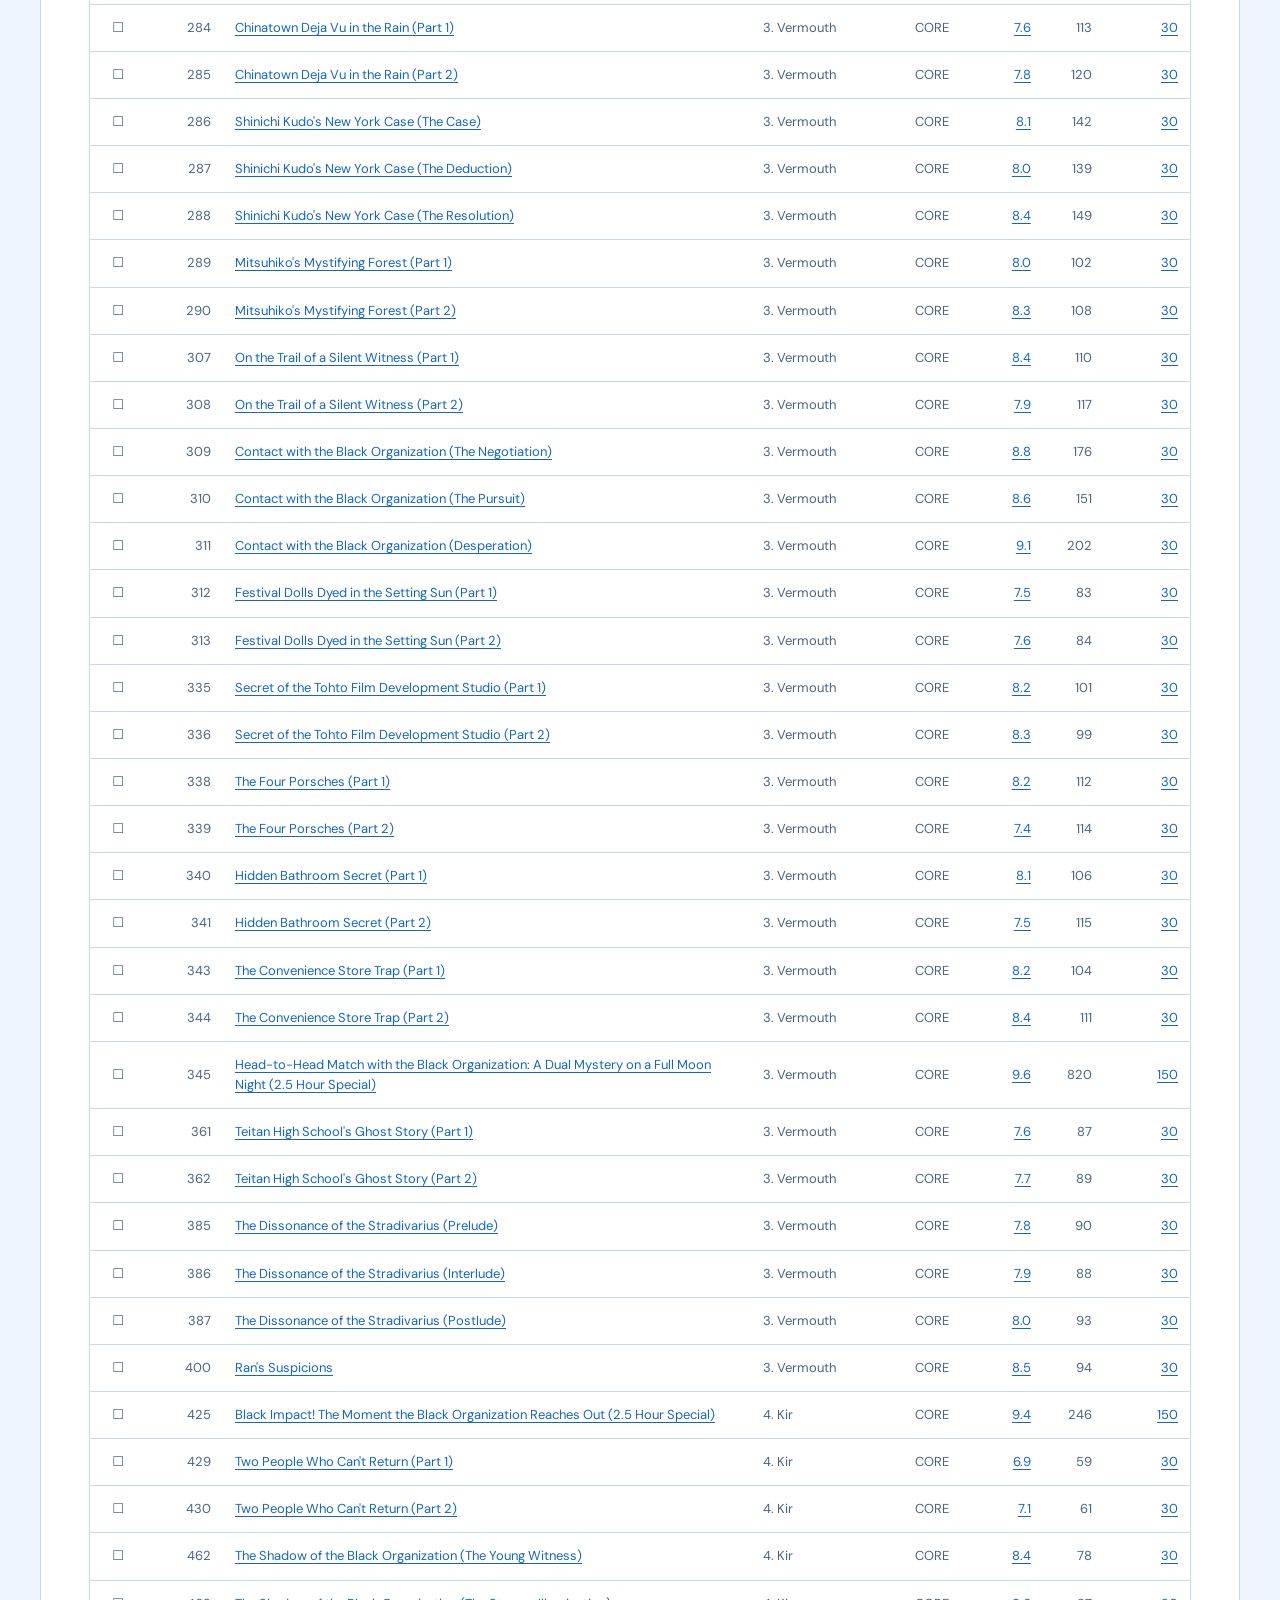
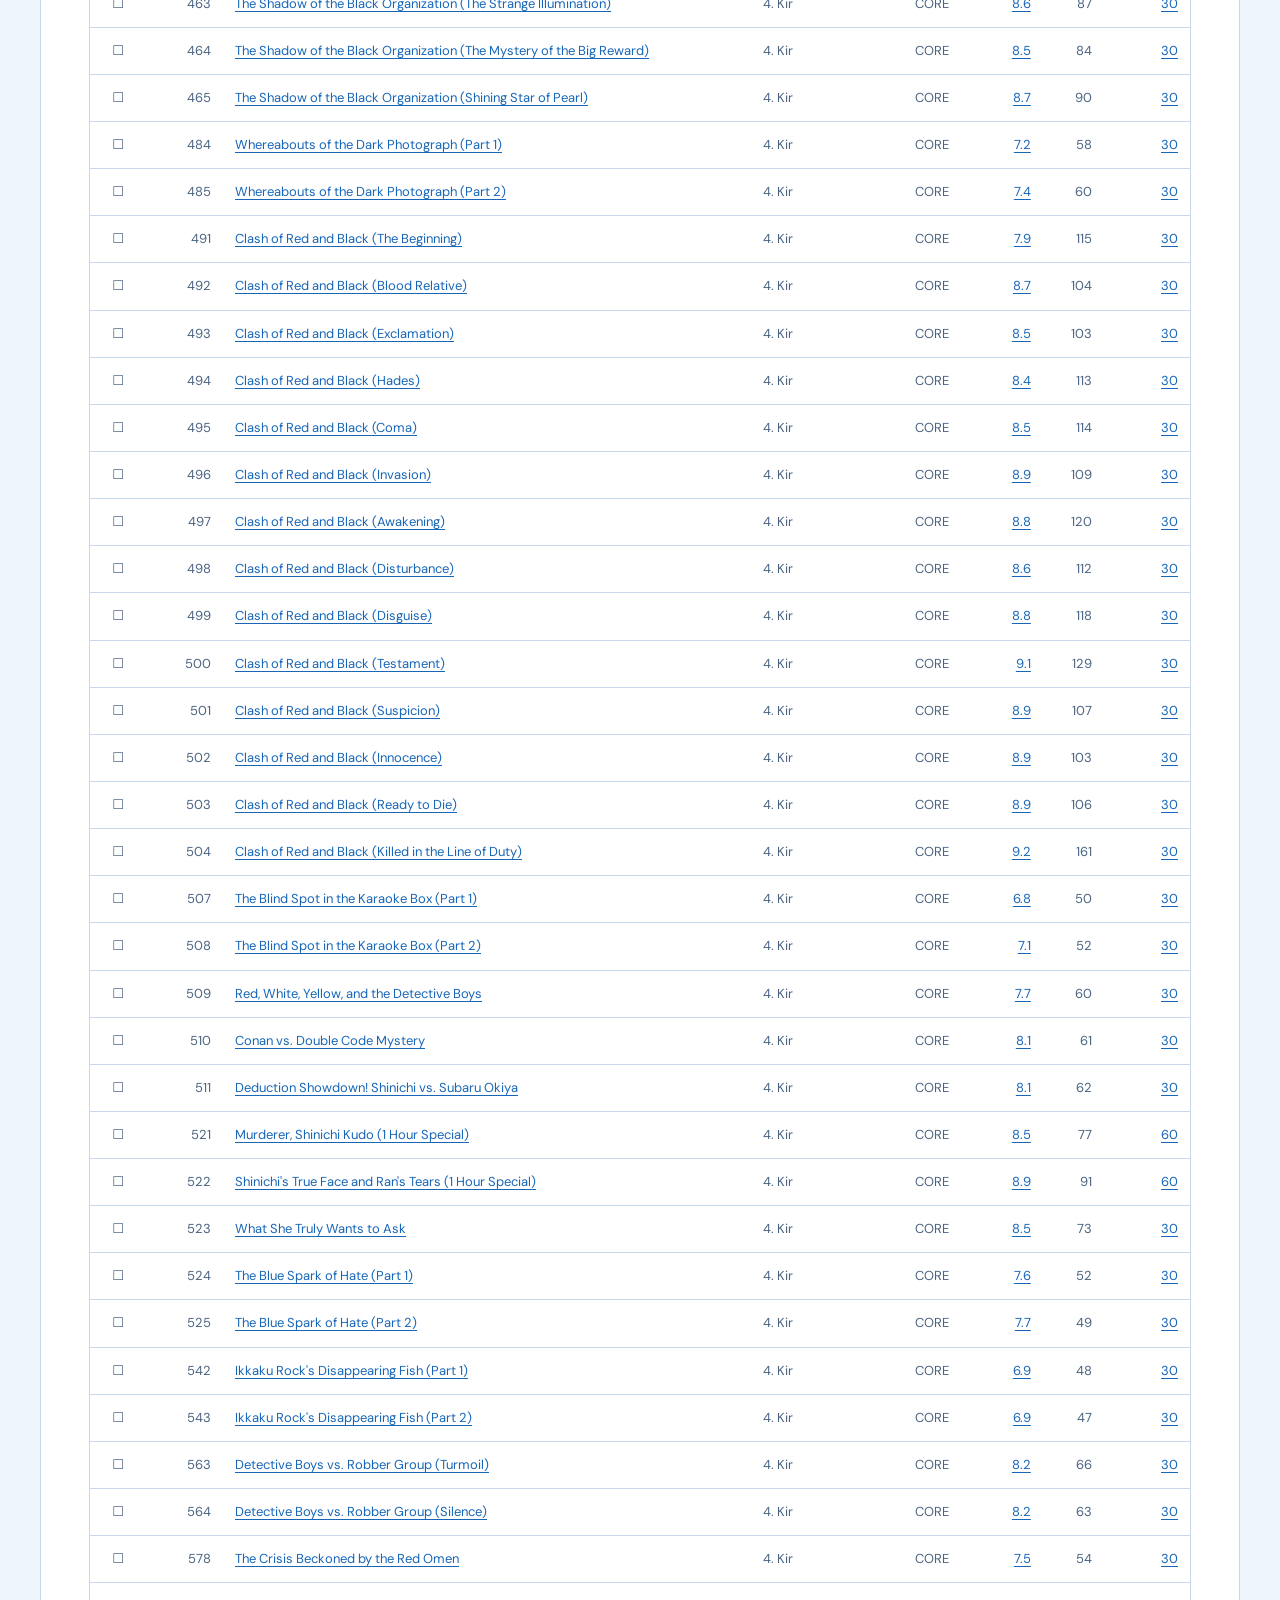
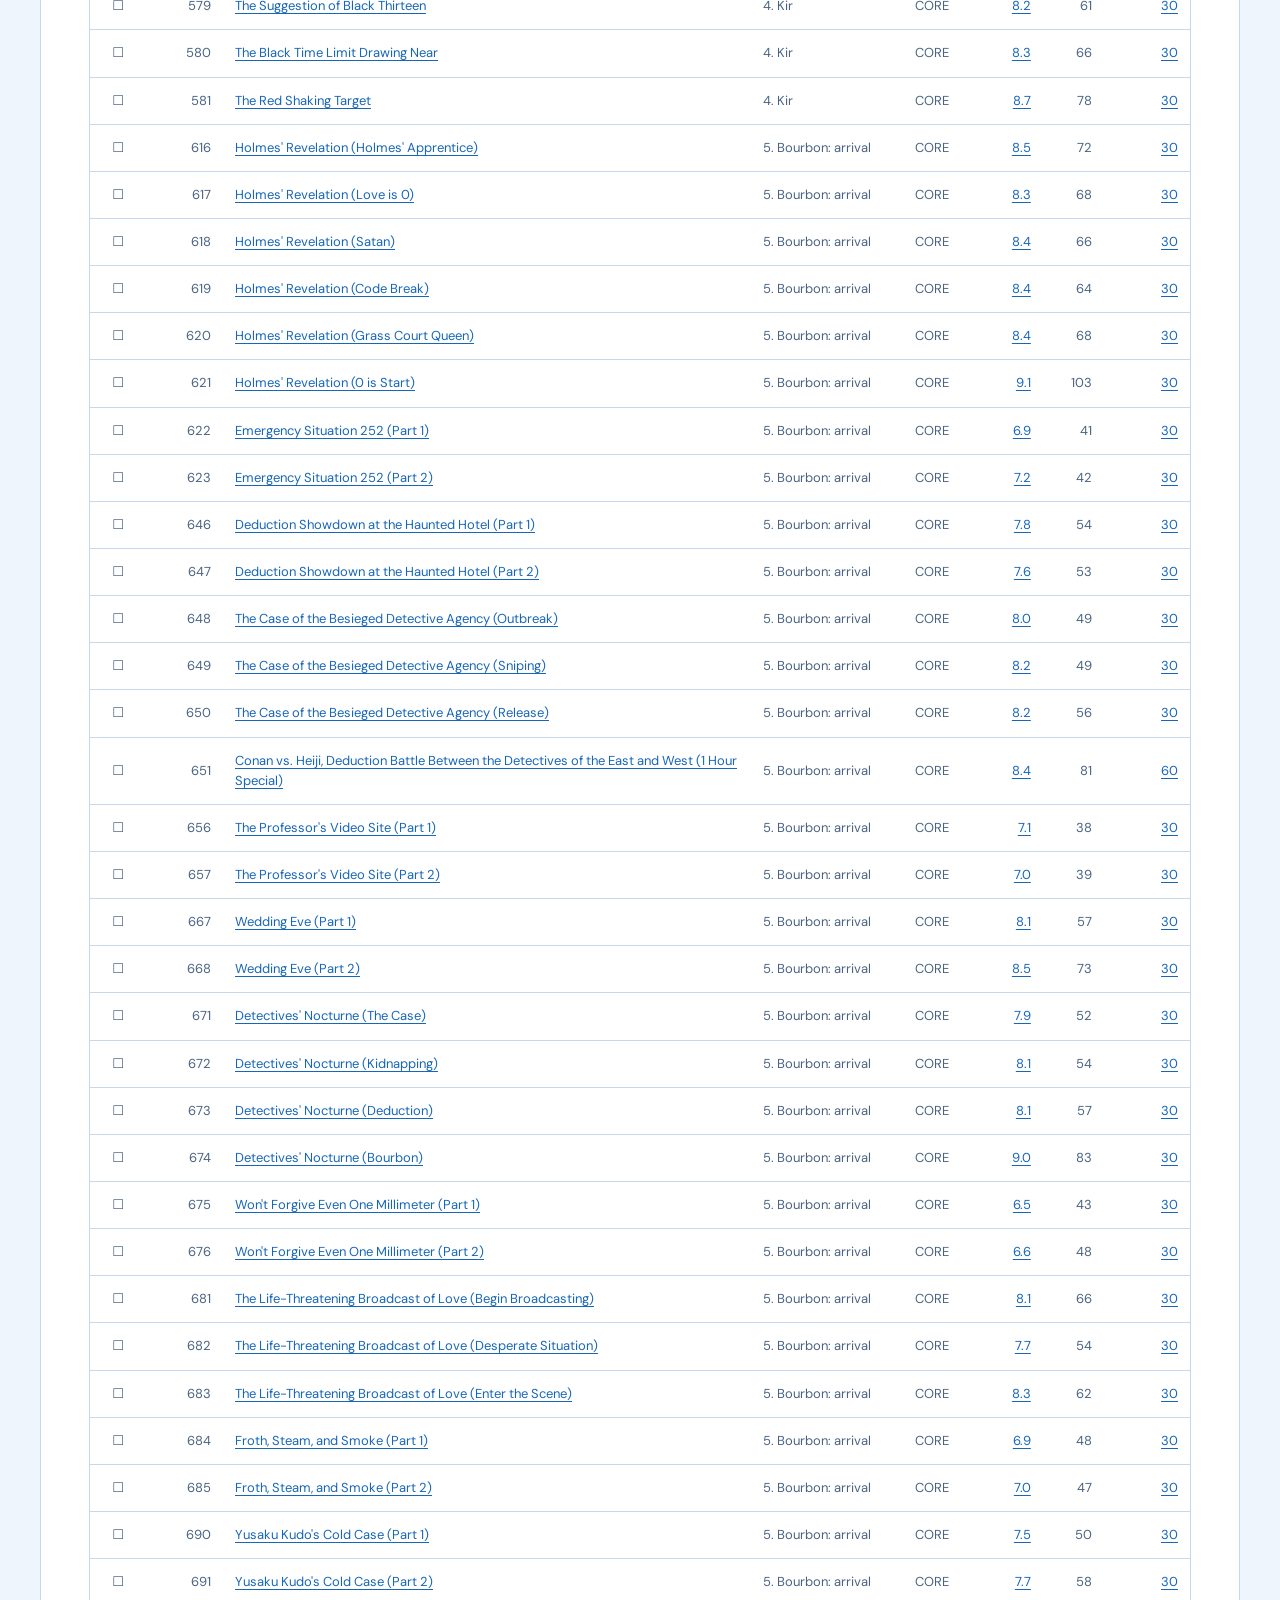
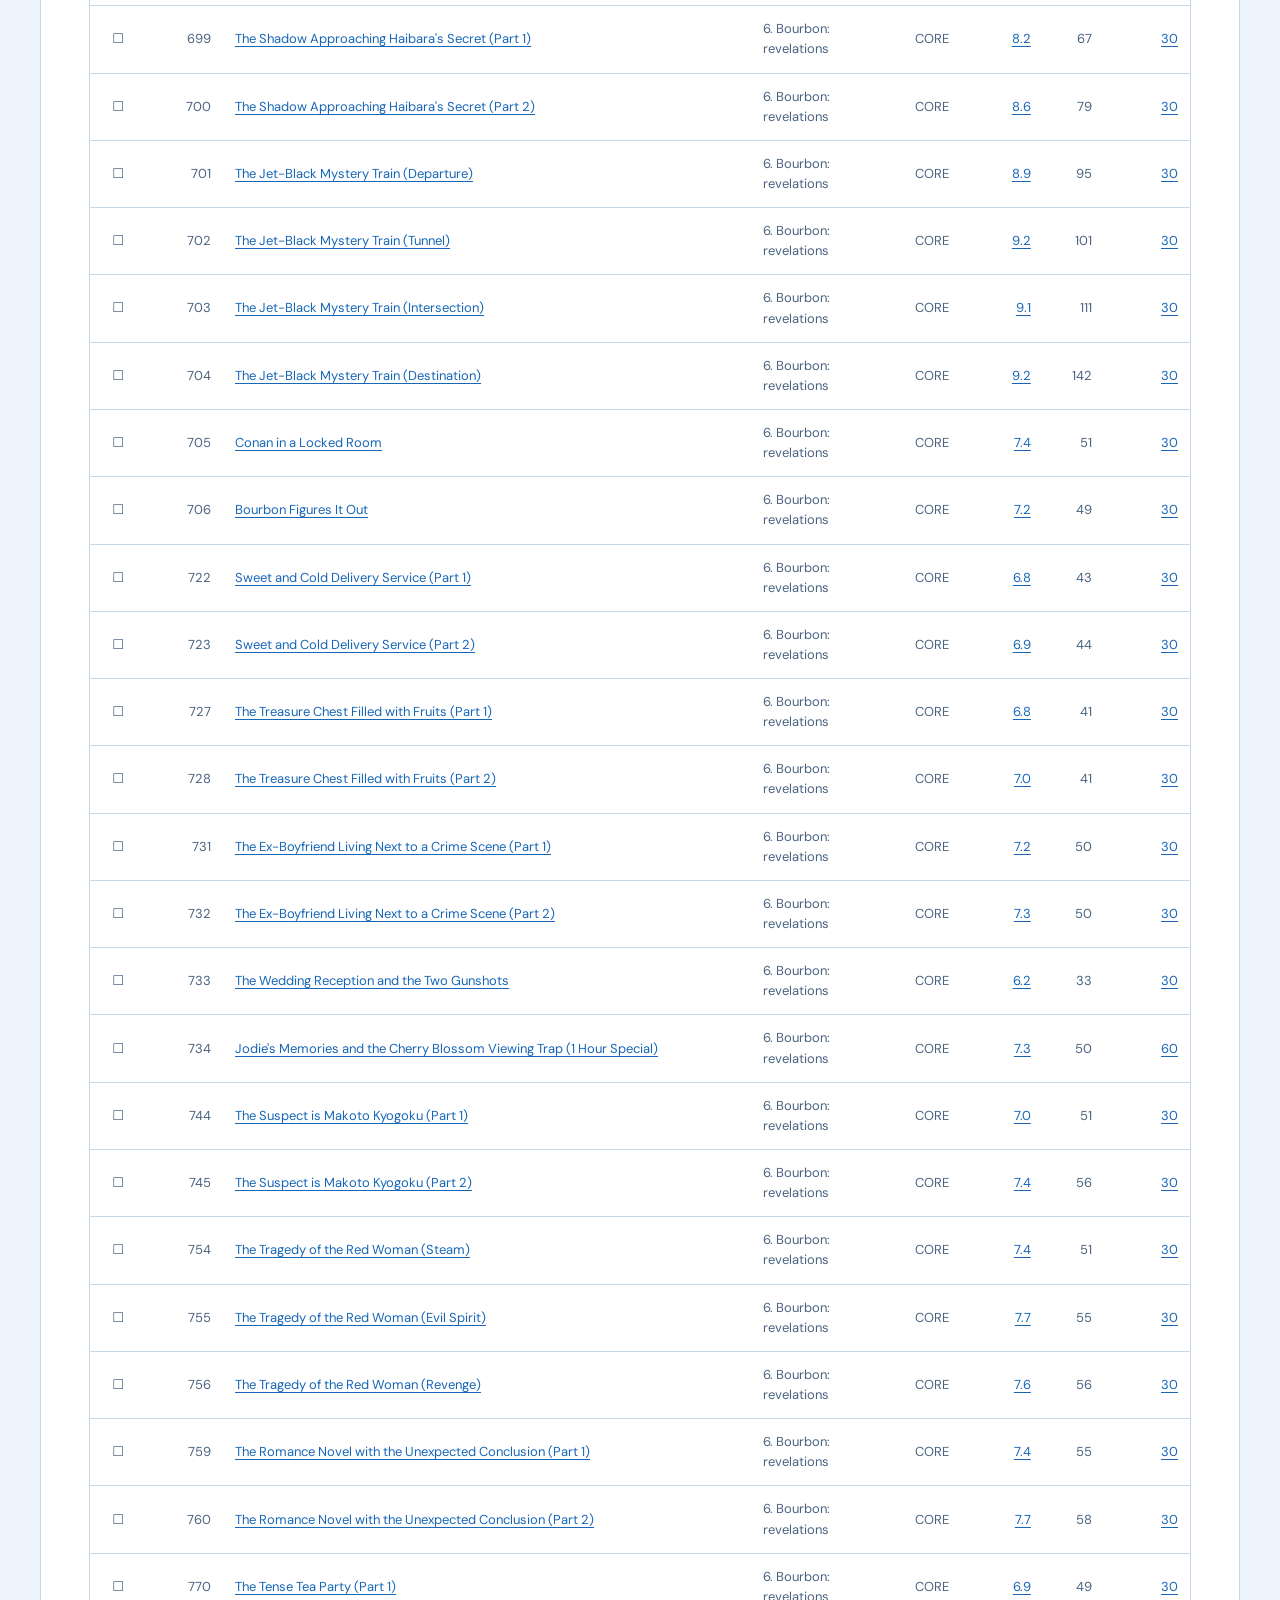
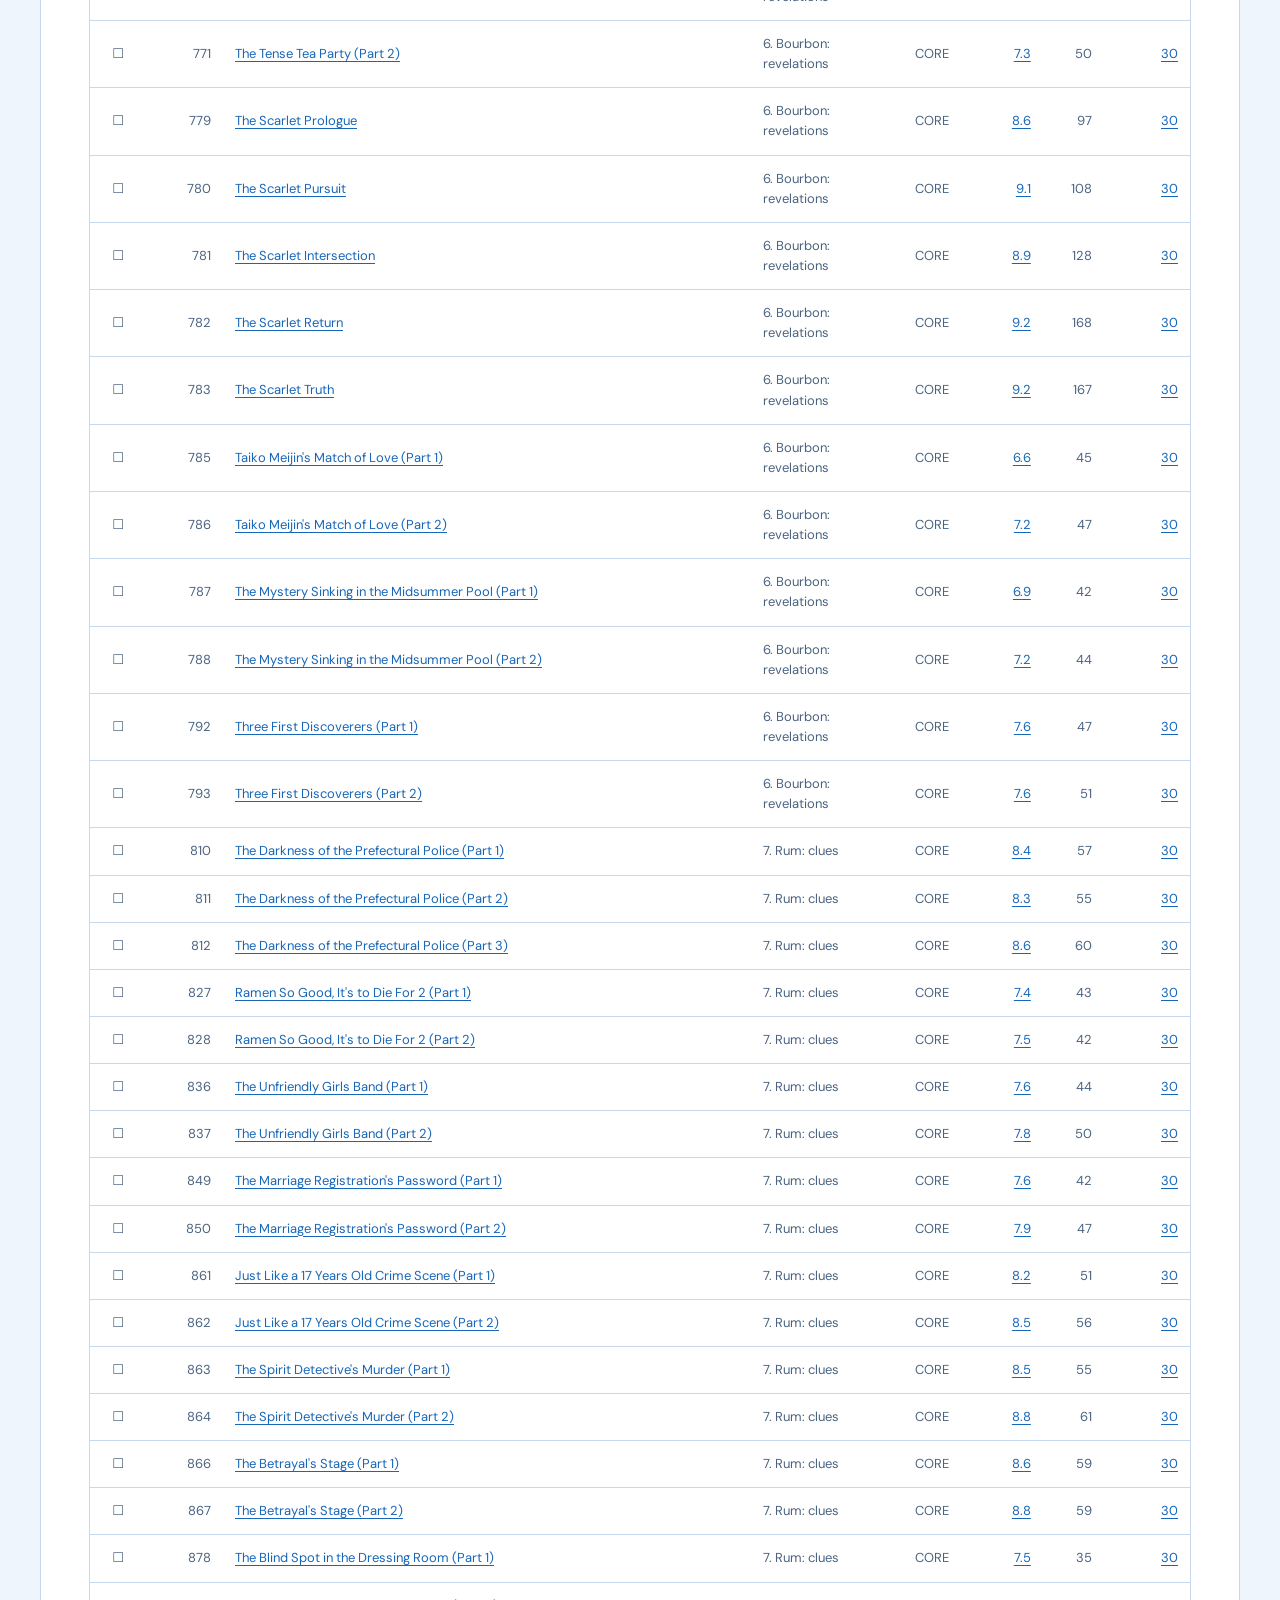
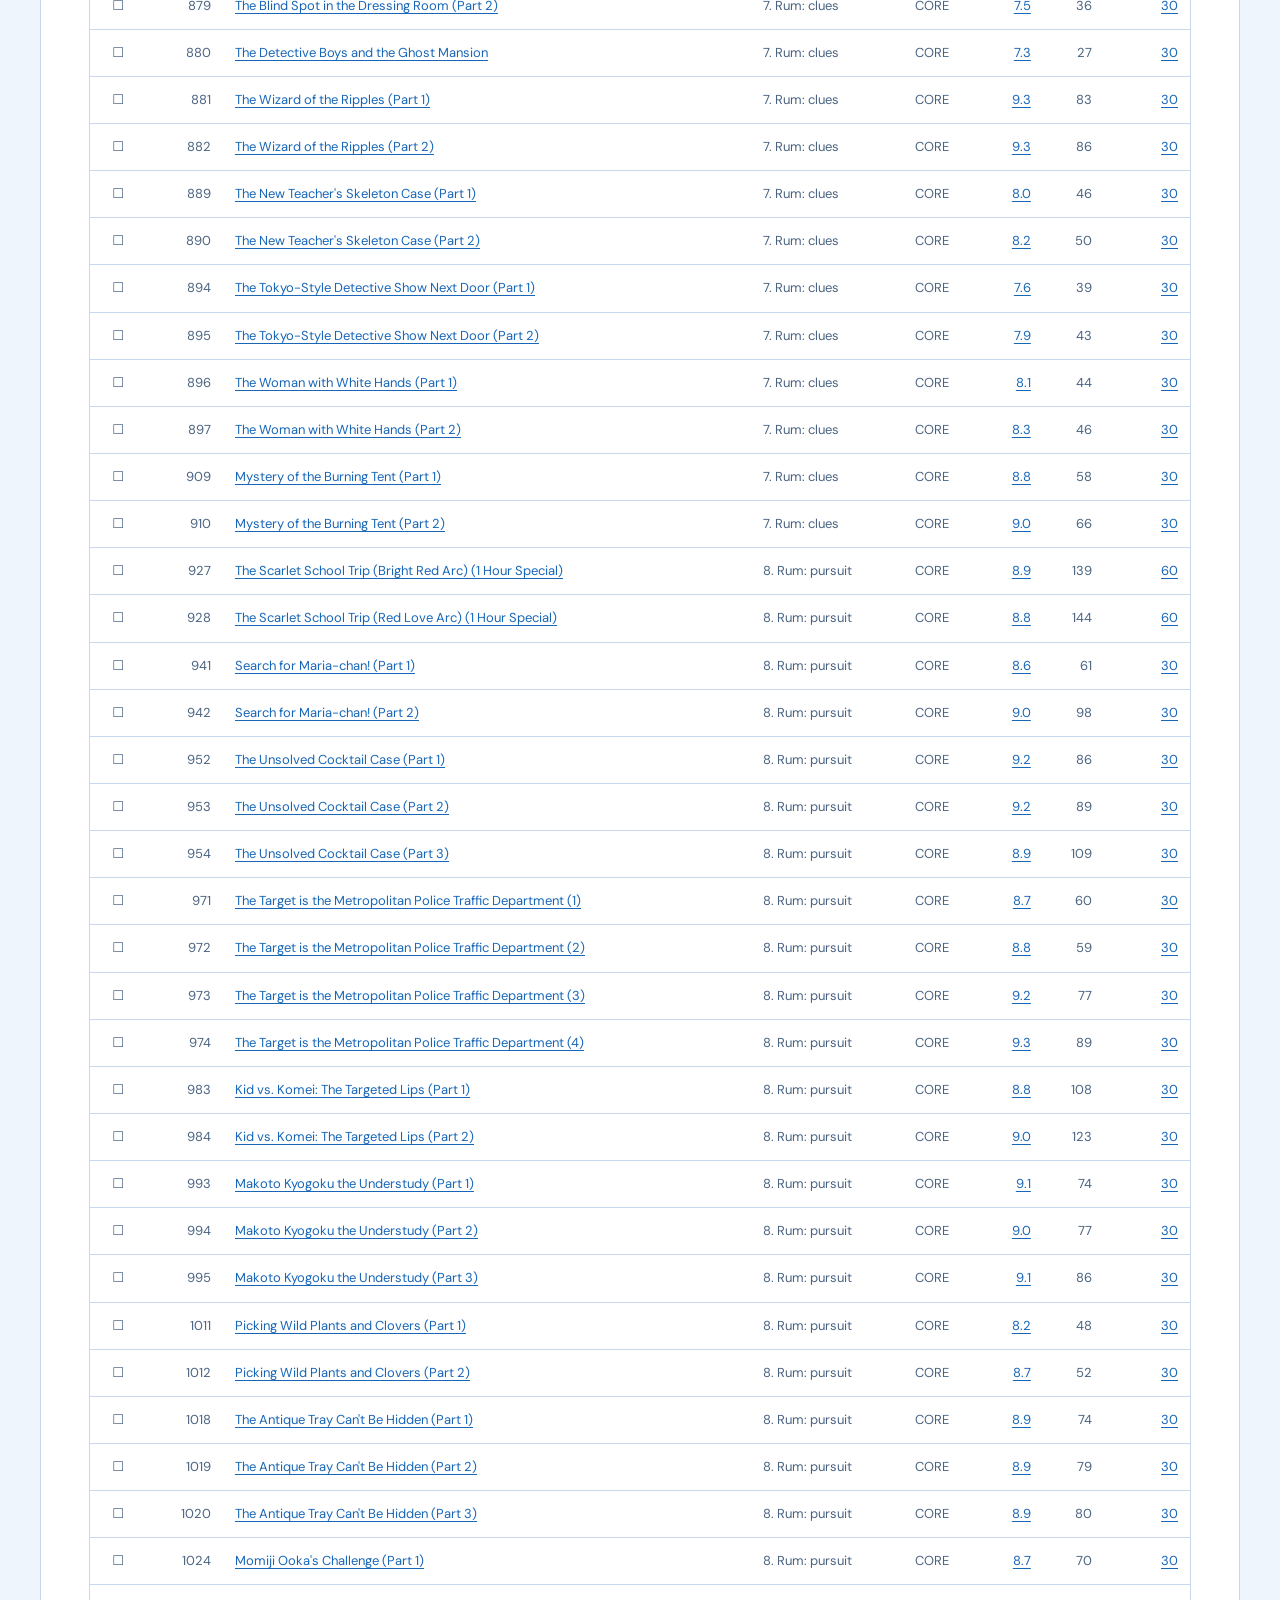
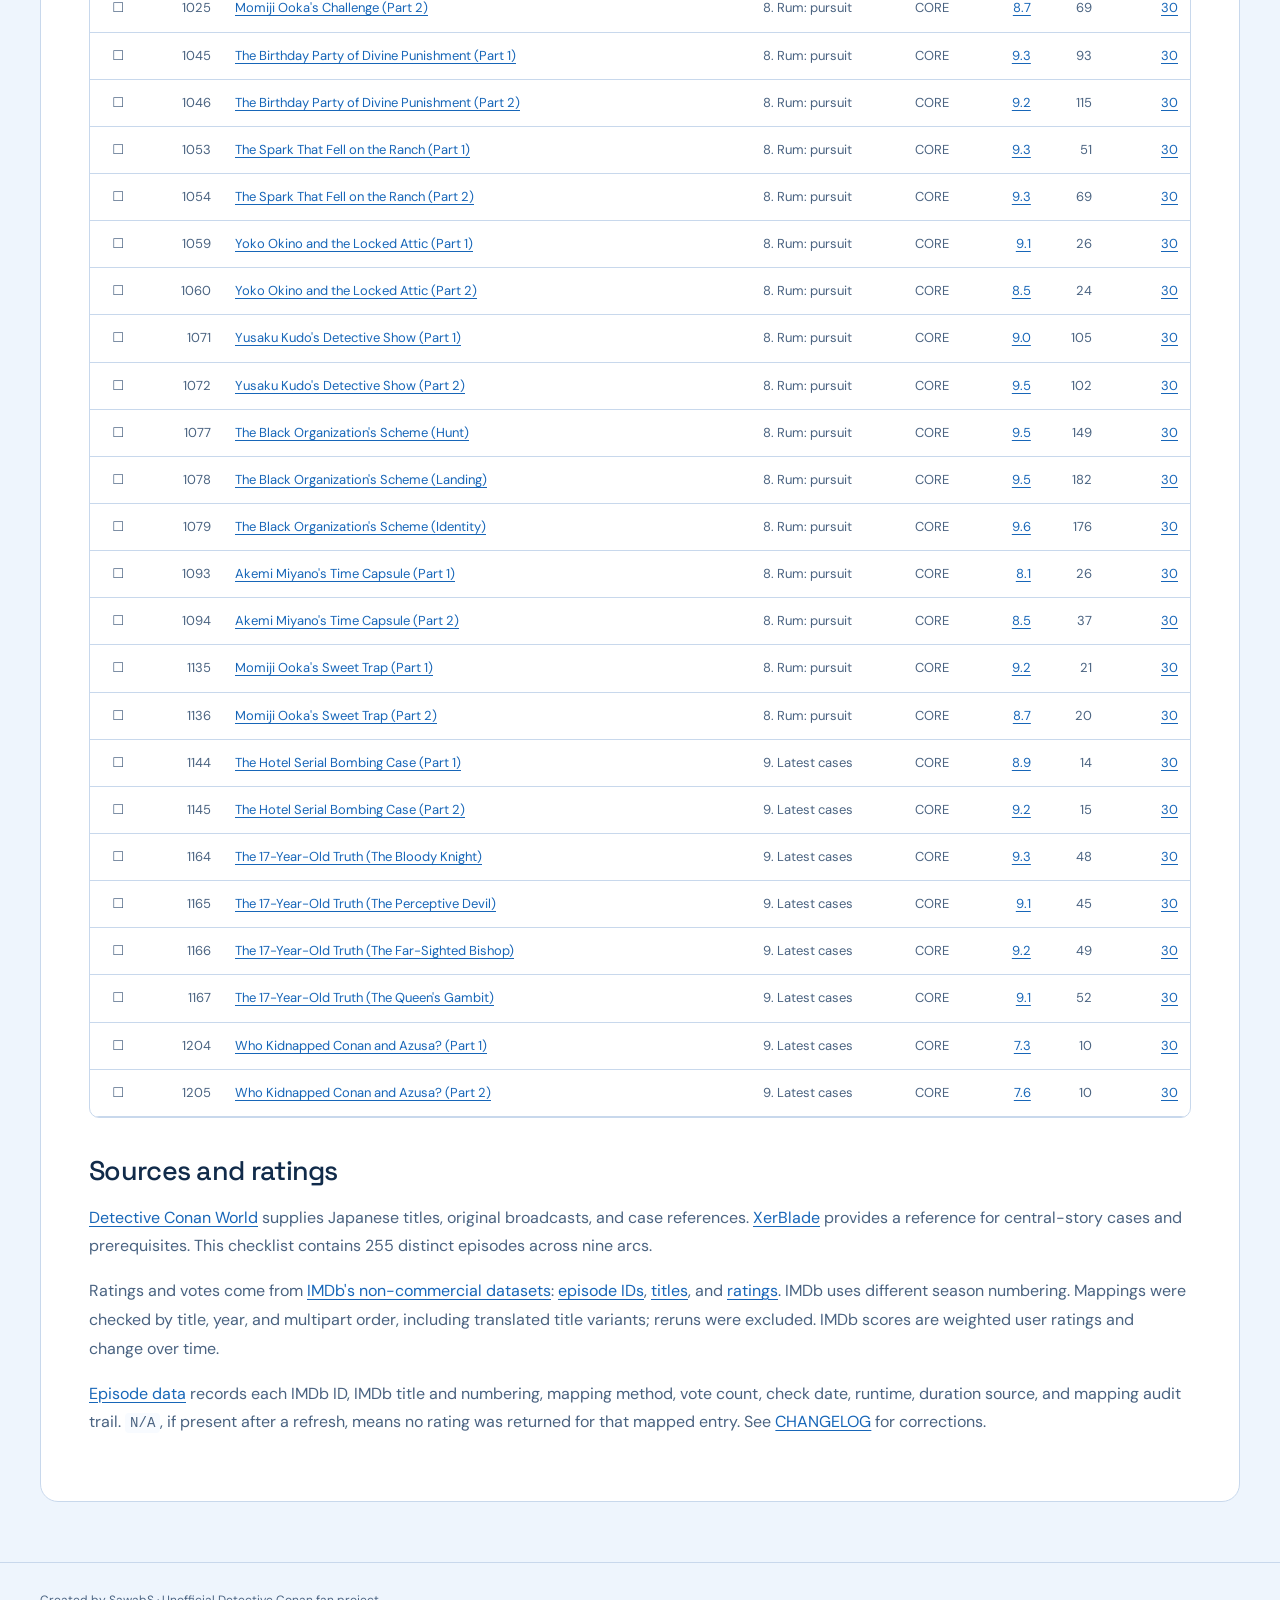
==== commit ab8906a0: "fixing ui/ux" ====
--- a/guide.html
+++ b/guide.html
@@ -7,12 +7,12 @@
   <title>Main-story guide | Conan Casebook</title>
   <link rel="icon" href="assets/favicon.svg?v=2" type="image/svg+xml">
   <script src="assets/theme.js"></script>
-  <link rel="stylesheet" href="assets/style.css?v=9">
-  <script src="assets/locales.js?v=9" defer></script>
-  <script src="assets/language.js?v=9" defer></script>
-  <script src="assets/navigation.js?v=9" defer></script>
+  <link rel="stylesheet" href="assets/style.css?v=10">
+  <script src="assets/locales.js?v=10" defer></script>
+  <script src="assets/language.js?v=10" defer></script>
+  <script src="assets/navigation.js?v=10" defer></script>
   <script src="assets/grid-core.js" defer></script>
-  <script src="assets/presentation.js?v=9" defer></script>
+  <script src="assets/presentation.js?v=10" defer></script>
 </head><body>
 <div class="ambient" aria-hidden="true"><div class="ambient-grid"></div><canvas id="ambient-canvas"></canvas><div class="pointer-light"></div></div>
 <a class="skip-link" href="#guide-content">Skip to guide</a>
@@ -27,14 +27,13 @@
     </nav>
     <div class="nav-tools">
       <div class="language-control">
-        <button id="language-toggle" class="icon-button" aria-label="Choose language" aria-expanded="false" aria-controls="language-card" aria-haspopup="menu" title="Choose language"><svg viewBox="0 0 24 24" aria-hidden="true"><circle cx="12" cy="12" r="9"/><path d="M3 12h18M12 3a18 18 0 0 1 0 18 18 18 0 0 1 0-18Z"/></svg></button>
+        <button id="language-toggle" class="icon-button" aria-label="Choose language" aria-expanded="false" aria-controls="language-card" aria-haspopup="menu"><svg viewBox="0 0 24 24" aria-hidden="true"><path d="M2.5 5.5h10M7.5 3v2.5M10 5.5c-.7 3.2-2.8 5.8-6.5 7.5M5 8.6c1.2 1.9 3 3.4 5.4 4.4M12.5 21l4.25-10L21 21M14.1 17.4h5.3"/></svg></button>
         <div id="language-card" class="language-card" role="menu" aria-label="Website language" hidden>
           <p class="eyebrow">LANGUAGE</p>
           <button role="menuitemradio" aria-checked="true" data-language="en"><span lang="en">English</span><small>EN</small></button>
           <button role="menuitemradio" aria-checked="false" data-language="ckb"><span lang="ckb" dir="rtl">کوردیی ناوەندی</span><small>CKB</small></button>
           <button role="menuitemradio" aria-checked="false" data-language="ar"><span lang="ar" dir="rtl">العربية</span><small>AR</small></button>
           <button role="menuitemradio" aria-checked="false" data-language="ja"><span lang="ja">日本語</span><small>JA</small></button>
-          <p id="language-status" class="language-status" role="status">English is available. Kurdish, Arabic, and Japanese are being prepared.</p>
         </div>
       </div>
       <button id="theme-toggle" class="icon-button theme-toggle" aria-label="Switch to light theme" title="Switch theme">
--- a/assets/style.css
+++ b/assets/style.css
@@ -634,12 +634,11 @@
 /* Geometric centering is independent of the arrow glyph and mobile fonts. */
 .detail-button svg { display: block; width: 17px; height: 17px; fill: none; stroke: currentColor; stroke-width: 1.7; stroke-linecap: round; stroke-linejoin: round; }
 .episode-table td:last-child { text-align: center; vertical-align: middle; }
-/* The local liquid patch sits above opaque surfaces and never captures input. */
-.surface-liquid { position: fixed; top: 0; left: 0; width: 304px; height: 304px; z-index: 60; pointer-events: none; contain: strict; }
-.liquid-surface { scale: var(--liquid-scale, 1); transition: scale 350ms cubic-bezier(.2,.7,.2,1); }
+/* Hovered cards, rows, and sections stretch outward from the pointer; the grid stays behind them. */
+:root .liquid-surface { transform-origin: var(--liquid-ox, 50%) var(--liquid-oy, 50%); transition: scale 560ms cubic-bezier(.3,1.5,.55,1), background-color .2s, border-color .2s, box-shadow .2s; }
+:root .liquid-surface.is-stretched { scale: var(--liquid-sx, 1) var(--liquid-sy, 1); }
 @media (prefers-reduced-motion: reduce), (pointer: coarse) {
-  .surface-liquid { display: none; }
-  .liquid-surface { scale: none; transition: none; }
+  :root .liquid-surface, :root .liquid-surface.is-stretched { scale: none; transition: none; }
 }
 /* Rendered reading pages retain the casebook's navigation and typography. */
 .guide-page { padding-top: 40px; padding-bottom: 60px; }
@@ -651,7 +650,7 @@
 .guide-article a { color: var(--accent); text-decoration: underline; text-underline-offset: 3px; }
 .guide-article strong { color: var(--ink); }
 .guide-article code { font-size: .88em; background: var(--row); padding: 2px 5px; border-radius: 4px; overflow-wrap: anywhere; }
-.guide-article .guide-table-scroll { overflow-x: auto; margin: 24px 0; border: 1px solid var(--line); border-radius: 10px; }
+.guide-article .guide-table-scroll { overflow-x: auto; overflow-y: hidden; margin: 24px 0; border: 1px solid var(--line); border-radius: 10px; }
 .guide-article table { width: 100%; min-width: 760px; border-collapse: collapse; font-size: 13px; }
 .guide-article th { background: var(--panel-light); color: var(--ink); text-align: left; }
 .guide-article td, .guide-article th { padding: 13px 12px; border-bottom: 1px solid var(--line); }
@@ -660,8 +659,6 @@
 @media (max-width: 800px) { .topbar .nav-guide { display: inline; } }
 @media (max-width: 580px) { .topbar nav { gap: 11px; } .topbar nav a { font-size: 11px; } }
 
-/* A single viewport canvas prevents doubled lines at the liquid patch boundary. */
-.site-grid { position: fixed; inset: 0; width: 100%; height: 100%; z-index: 40; pointer-events: none; }
 .glass-navigation { position: relative; isolation: isolate; }
 .topbar > nav { gap: 8px; }
 .glass-navigation > a, .glass-navigation > button { position: relative; z-index: 1; border-radius: 10px; transition: transform .28s cubic-bezier(.2,.8,.2,1),color .2s; }
@@ -669,6 +666,9 @@
 .glass-navigation > a:hover, .glass-navigation > button:hover { transform: translateY(-2px) scale(1.035); }
 .nav-glass-pill { position: absolute; left: 0; top: 0; z-index: 0; pointer-events: none; border-radius: 11px; border: 1px solid rgba(var(--ambient-rgb),.2); background: linear-gradient(135deg,rgba(var(--ambient-rgb),.14),rgba(var(--ambient-rgb),.025)); box-shadow: inset 0 1px 0 #ffffff30,0 4px 18px #0712250c; backdrop-filter: blur(12px) saturate(150%); -webkit-backdrop-filter: blur(12px) saturate(150%); transition: transform .4s cubic-bezier(.22,.8,.2,1),width .4s cubic-bezier(.22,.8,.2,1),height .25s; }
 .view-tabs button[aria-selected='true'] { border-color: transparent; }
+/* View tabs highlight their text only; the glass pill belongs to the main navigation. */
+.view-tabs button { transition: color .2s; }
+.view-tabs button:not([aria-selected='true']):hover { color: var(--ink); }
 .topbar > nav { max-width: 100%; overflow-x: auto; scrollbar-width: none; padding: 4px 0; }
 .topbar > nav::-webkit-scrollbar { display: none; }
 .language-control { position: relative; }
@@ -677,9 +677,8 @@
 .language-card .eyebrow { font-size: 10px; margin: 0 8px 10px; }
 .language-card button { display: flex; align-items: center; justify-content: space-between; gap: 12px; width: 100%; padding: 11px 12px; border: 1px solid transparent; background: transparent; border-radius: 10px; text-align: start; transition: transform .24s,background .24s,box-shadow .24s; }
 .language-card button:hover, .language-card button:focus-visible { transform: translateY(-1px) scale(1.035); background: rgba(var(--ambient-rgb),.11); box-shadow: inset 0 1px 0 #ffffff22; }
-.language-card button[aria-checked='true'] { background: rgba(var(--ambient-rgb),.12); color: var(--accent); }
+.language-card button[aria-checked='true'] { color: var(--accent); }
 .language-card button small { font-size: 10px; opacity: .7; }
-.language-status { font-size: 11px; line-height: 1.65; color: var(--muted); margin: 12px 8px 3px; }
 @keyframes language-reveal { from { opacity: 0; transform: translateY(-7px) scale(.94); } to { opacity: 1; transform: translateY(0) scale(1); } }
 [data-theme='light'] .hero { background: #e3f2ff; color: #123653; }
 [data-theme='light'] .hero:after { background: linear-gradient(90deg,#e3f2ff 0%,#e3f2ff 28%,#e3f2ffce 47%,#e3f2ff10 78%); }
